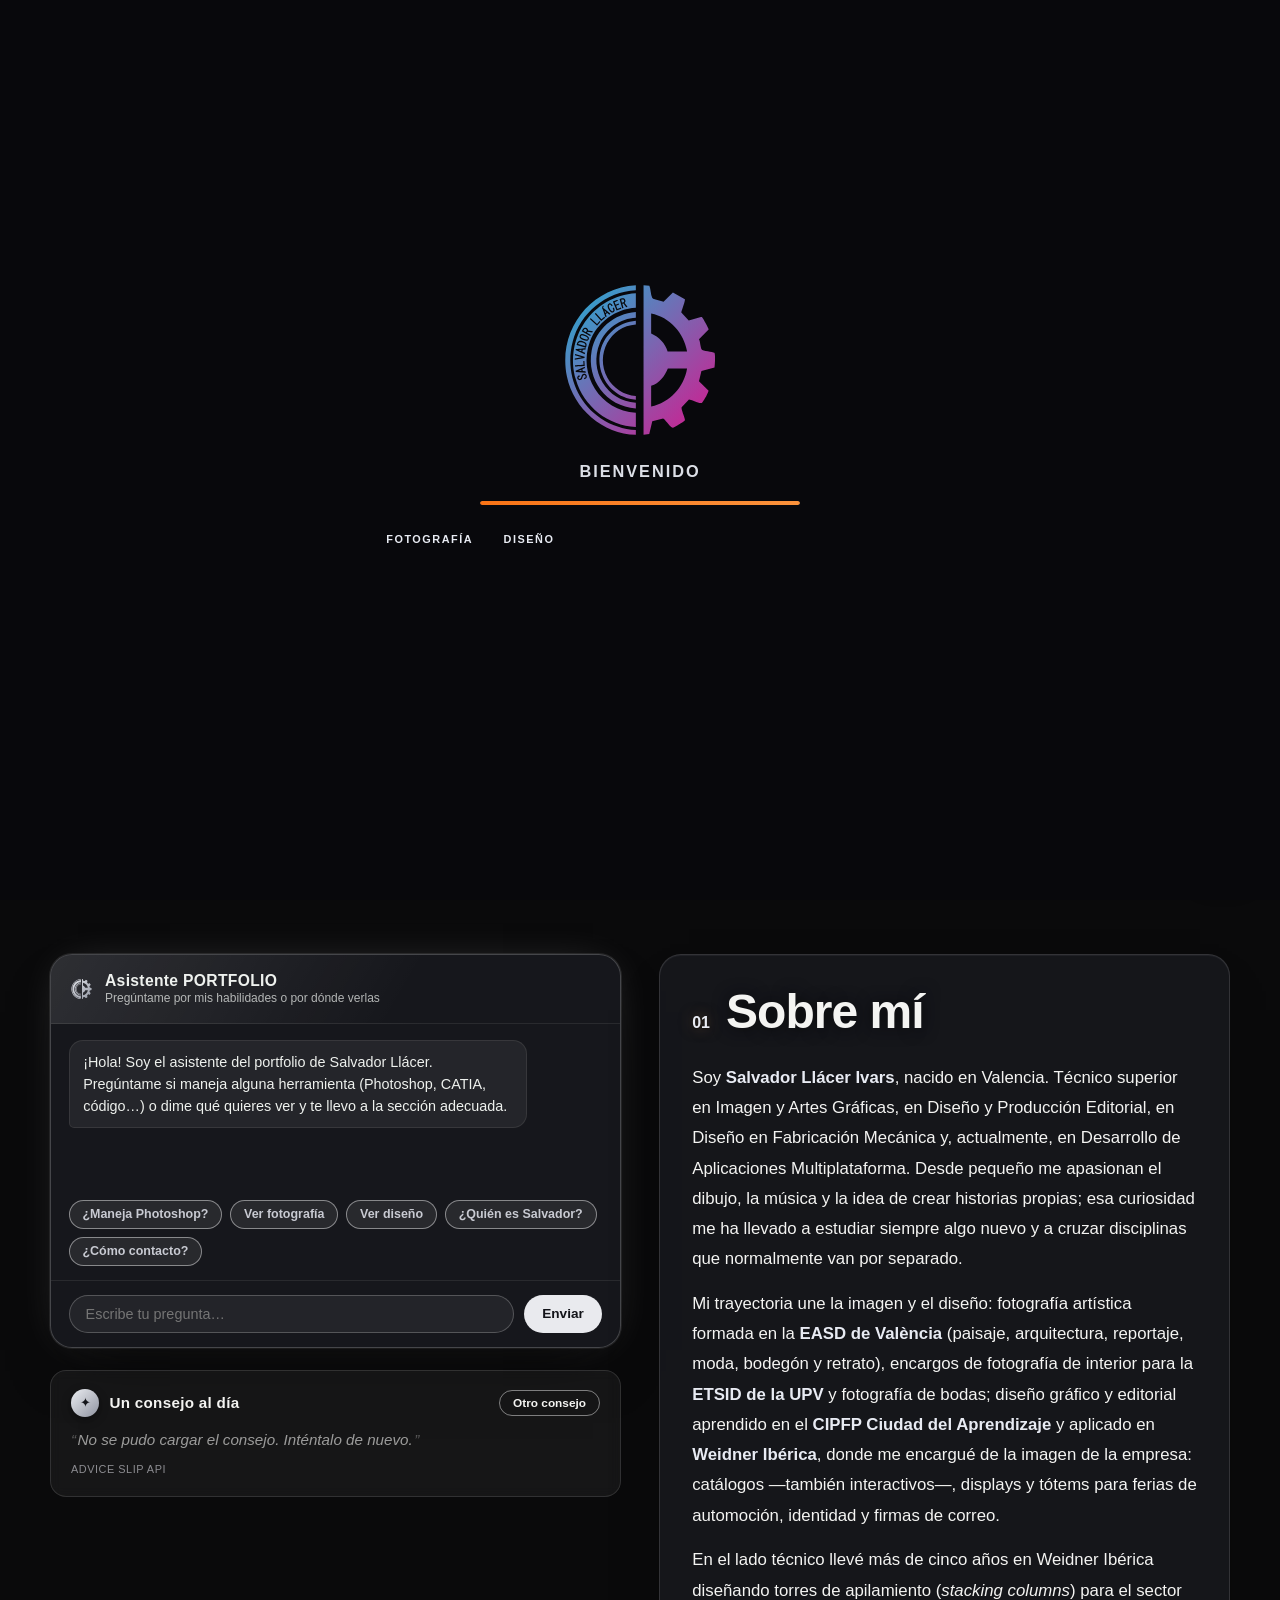
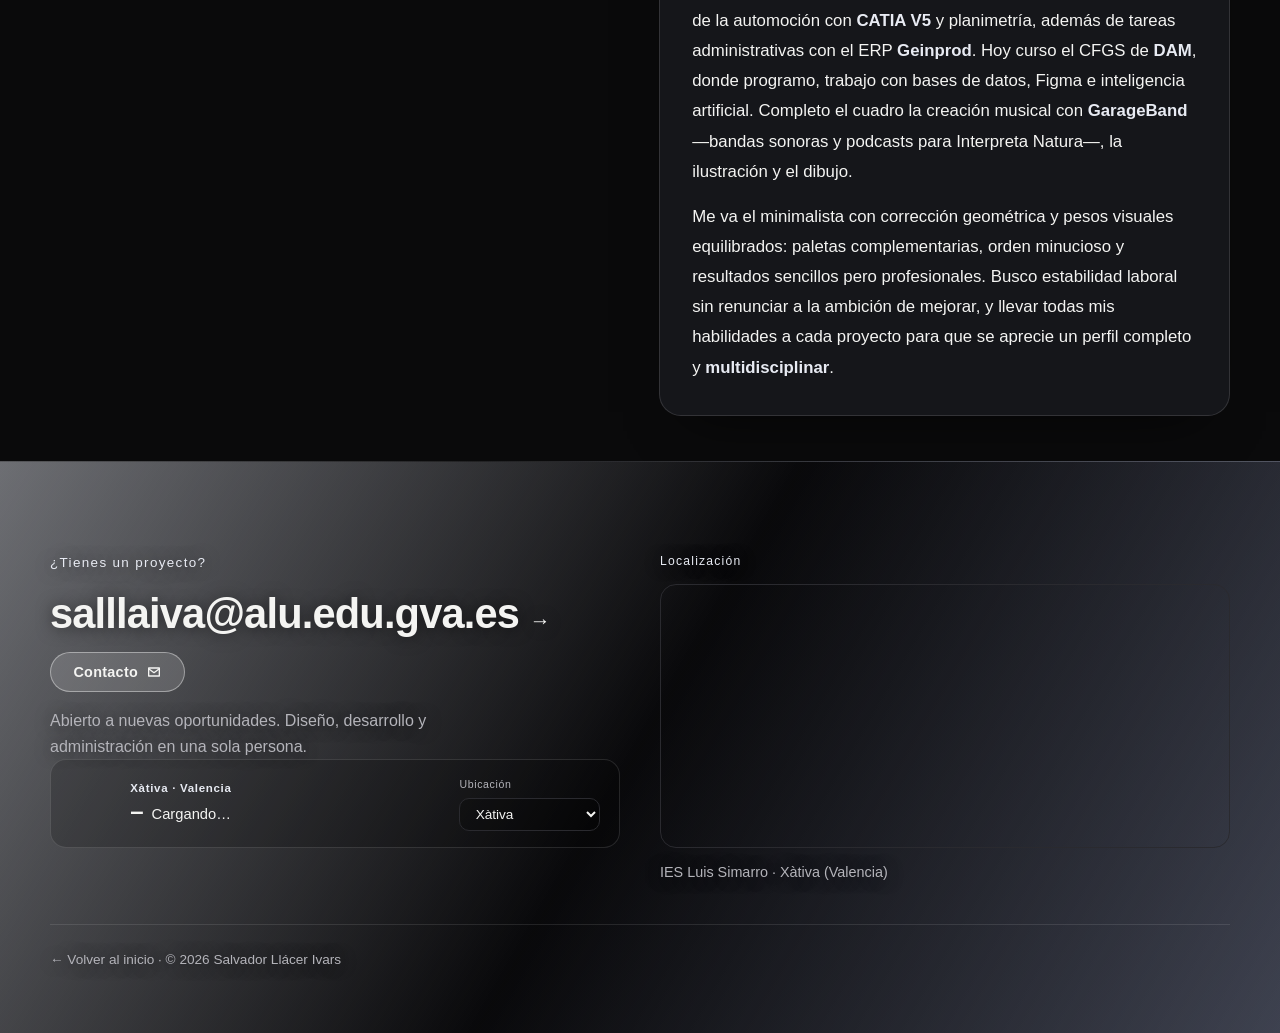
==== index.html @ 90fc81ea "Animacion por sesion, delay textos 520ms, fuentes CDN no bloqueantes, fondo hero inmediato, musica i" ====
<!DOCTYPE html>
<html lang="es" data-mode="dark" data-view="std" data-tema="index">
  <head>
    <meta charset="UTF-8" />
    <meta name="viewport" content="width=device-width, initial-scale=1.0" />
    <meta name="description" content="Salvador Llácer Ivars — Perfil técnico-creativo: fotografía, diseño, vídeo, música, DAM y fabricación mecánica." />
    <meta name="theme-color" content="#ffffff" />
    <meta property="og:type" content="website" />
    <meta property="og:title" content="Salvador Llácer Ivars - Diseño + Desarrollo" />
    <meta property="og:description" content="Perfil técnico-creativo: fotografía, diseño, vídeo, música, DAM y fabricación mecánica." />
    <meta property="og:image" content="logo2.svg" />
    <meta property="og:locale" content="es_ES" />
    <meta name="twitter:card" content="summary" />
    <title>Salvador Llácer Ivars — Diseño + Desarrollo</title>
    <link rel="icon" type="image/svg+xml" href="data:image/svg+xml,%3Csvg%20fill%3D%22%23e8ebf3%22%20id%3D%22Capa_1%22%20data-name%3D%22Capa%201%22%20xmlns%3D%22http%3A%2F%2Fwww.w3.org%2F2000%2Fsvg%22%20viewBox%3D%220%200%20368%20378.59%22%3E%0A%20%20%3Cpath%20fill%3D%22%23e8ebf3%22%20d%3D%22M192.39%2C151.33V12.33l13.82%2C1.18c2.98%2C7.65%2C3.27%2C21.19%2C6.43%2C28.07.7%2C1.53.99%2C1.79%2C2.5%2C2.5%2C6.54%2C3.05%2C17.45%2C4.07%2C24.55%2C7.1l22.17-21.83%2C28.33%2C16.17c1.65%2C2.79-7.81%2C26.36-8.47%2C31.33l17.62%2C19.01%2C28.81-8.38c1.31-.44%2C1.81.05%2C2.72.85%2C2.13%2C1.89%2C15.55%2C26.39%2C15.5%2C28.53l-22.78%2C23.11c3.05%2C5.98%2C3.38%2C18.47%2C6%2C23.67%2C2.19%2C4.34%2C27.03%2C5.65%2C30.33%2C8.67%2C2.99%2C2.73%2C1.39%2C29.44.39%2C34.94l-30.91%2C7.84-5.86%2C24.55%2C22.83%2C22.17c-1.52%2C4-3.22%2C8.04-5.17%2C11.85-1.48%2C2.9-8.51%2C15.1-10.33%2C16.68-1.53%2C1.33-1.93.99-3.7.8-5.17-.54-24.71-8.97-27.33-8.57l-17.34%2C18.44c-1.55%2C4.59%2C7.02%2C23.02%2C7.72%2C29.08.16%2C1.36.06%2C1.71-.76%2C2.79-1.52%2C2.01-25.32%2C16.33-27.68%2C16.46-1.46.08-1.86-.31-2.96-.96-4.97-2.94-16.44-20.02-20.15-20.91l-25.6%2C6.82-7.15%2C30.08-13.55%2C1.95v-215ZM295.39%2C169.33c-7.22-43.42-41.3-81.59-85-90v47.5c18.37%2C8.02%2C33.31%2C22.93%2C39%2C42.5h46ZM295.39%2C209.33h-45.5c-7.2%2C17.92-20.29%2C35.2-39.5%2C41v49c43.76-8.92%2C77.91-46.15%2C85-90Z%22%2F%3E%0A%20%20%3Cpath%20fill%3D%22%23e8ebf3%22%20d%3D%22M174.17%2C355.16c-29.6-2.2-57.81-11.04-82.5-27.6C32.58%2C287.92%2C6.64%2C215.16%2C24.68%2C146.12%2C42.37%2C78.38%2C104.02%2C27.74%2C174.17%2C24.44v-12.1C64.61%2C18.79-11.24%2C120.56%2C11.06%2C228.17c15.75%2C76.01%2C84.95%2C136.58%2C163.11%2C138.02v-11.03Z%22%2F%3E%0A%20%20%3Cpath%20fill%3D%22%23e8ebf3%22%20d%3D%22M174.17%2C314.19c-84.03-4.85-137.94-89.57-108.54-169.12%2C16.56-44.82%2C60.77-77.3%2C108.54-79.61V31.37C72.01%2C37.81%2C3.78%2C137.28%2C32.45%2C235.78c18.44%2C63.35%2C75.84%2C108.68%2C141.72%2C111.99v-33.58Z%22%2F%3E%0A%20%20%3Cpath%20fill%3D%22%23e8ebf3%22%20d%3D%22M174.17%2C290.2c-69.14-4.04-112.31-76.64-85.24-140.83%2C14.12-33.48%2C48.65-58.39%2C85.24-59.95v-13.93c-51.2%2C3.39-94.96%2C40.89-104.51%2C91.62-13%2C69.11%2C34.74%2C132.42%2C104.51%2C137.09v-14Z%22%2F%3E%0A%20%20%3Cpath%20fill%3D%22%23e8ebf3%22%20d%3D%22M174.17%2C274.71c-27.44-1.53-54.39-19.49-67.3-43.35-29.6-54.69%2C5.94-121.61%2C67.3-125.88v-8.88c-19.33%2C2.32-37.66%2C8.69-52.79%2C21.23-64.18%2C53.19-29.45%2C159.63%2C52.79%2C165.4v-8.52Z%22%2F%3E%0A%3C%2Fsvg%3E" />

    <link rel="preconnect" href="https://fonts.cdnfonts.com" crossorigin />
    <link rel="stylesheet" href="https://fonts.cdnfonts.com/css/sf-pro-display" media="print" onload="this.media='all'" />
    <link rel="stylesheet" href="https://fonts.cdnfonts.com/css/sf-pro-text" media="print" onload="this.media='all'" />
    <noscript><link rel="stylesheet" href="https://fonts.cdnfonts.com/css/sf-pro-display" /><link rel="stylesheet" href="https://fonts.cdnfonts.com/css/sf-pro-text" /></noscript>

    <script>(function(){try{var m=matchMedia('(pointer:coarse)').matches||matchMedia('(prefers-reduced-motion: reduce)').matches;var dm=navigator.deviceMemory;var hc=navigator.hardwareConcurrency;var low=m||(dm&&dm<=4)||(hc&&hc<=4);document.documentElement.setAttribute('data-perf',low?'low':'full');}catch(e){document.documentElement.setAttribute('data-perf','full');}})();</script>
    <link rel="stylesheet" href="estilos.css" />
    <script src="script.js" defer></script>
    <script src="dfm.js" defer></script>
    <noscript><style>.reveal{opacity:1}</style></noscript>
  </head>

  <body>
    <div class="carga" id="carga" aria-hidden="true">
      <span class="carga__logo" aria-hidden="true"></span>
      <p class="carga__txt" data-i18n="carga.bienvenida">Bienvenido</p>
      <div class="carga__barra" aria-hidden="true"><i id="carga-fill"></i></div>
      <ul class="carga__temas" id="carga-temas" aria-hidden="true">
        <li class="carga__tema" data-tema-carga="foto" data-i18n="carga.tema.foto">Fotograf&iacute;a</li>
        <li class="carga__tema" data-tema-carga="diseno" data-i18n="carga.tema.diseno">Dise&ntilde;o</li>
        <li class="carga__tema" data-tema-carga="video" data-i18n="carga.tema.video">V&iacute;deo y m&uacute;sica</li>
        <li class="carga__tema" data-tema-carga="fab" data-i18n="carga.tema.fab">Fabricaci&oacute;n mec&aacute;nica</li>
      </ul>
      <button class="carga__cta" id="carga-cta" type="button" data-i18n="carga.entrar">ENTRAR</button>
    </div>
    <a class="skip" href="#contenido">Saltar al contenido</a>
    <div class="fondo" aria-hidden="true">
      <span class="fondo__degradado"></span>
      <span class="fondo__velo"></span>
      <span class="fondo__patron"></span>
      <span class="fondo__objetos">
        <span class="obj obj--logo sz-l obj--15"></span>
        <span class="obj obj--logo sz-m obj--16"></span>
        <span class="obj obj--logo sz-s obj--17"></span>
        <span class="obj obj--logo sz-l obj--19"></span>
        <span class="obj obj--logo sz-s obj--22"></span>
        <span class="obj obj--logo sz-m obj--23"></span>
        <span class="obj obj--logo sz-l obj--26"></span>
        <span class="obj obj--logo sz-s obj--27"></span>
      </span>
    </div>

    <header class="nav" aria-label="Principal">
      <a class="logo" href="index.html" aria-label="Volver al inicio">
        <span class="logo__marcas" aria-hidden="true"></span>
        <span class="logo__svg" aria-hidden="true"></span>
        <span class="logo__nombre">Salvador <span>Llácer</span></span>
      </a>
      <nav class="nav__menu" aria-label="Secciones">
        <a href="index.html" aria-current="page"><span data-i18n="m.inicio">Inicio</span></a>
        <div class="nav__item">
          <a href="fotografia.html" data-tema="foto" class="nav__toggle" aria-haspopup="true" aria-expanded="false">
            <span data-i18n="m.foto">Foto</span>
            <svg class="nav__chevron" viewBox="0 0 24 24" aria-hidden="true"><path d="M6 9l6 6 6-6"/></svg>
          </a>
          <div class="nav__drop">
            <a class="nav__grp" href="fotografia.html#t-sobre"><span data-i18n="sec.sobre">Sobre mí</span></a>
            <div class="nav__grp has-sub">
              <a class="nav__grp-t" href="fotografia.html#t-obra"><span data-i18n="sec.obra">Obra</span><svg class="nav__grp-flecha" viewBox="0 0 24 24" aria-hidden="true"><path d="M9 6l6 6-6 6"/></svg></a>
              <div class="nav__sub">
                <a href="fotografia.html#sub-paisaje"><span data-i18n="sub.paisaje">Paisaje</span></a>
                <a href="fotografia.html#sub-robados"><span data-i18n="sub.robados">Robados</span></a>
                <a href="fotografia.html#sub-personal"><span data-i18n="sub.personal">Visión personal</span></a>
                <a href="fotografia.html#sub-bodegon"><span data-i18n="sub.bodegon">Bodegón publicitario</span></a>
                <a href="fotografia.html#sub-moda"><span data-i18n="sub.moda">Moda</span></a>
                <a href="fotografia.html#sub-retrato"><span data-i18n="sub.retrato">Retrato</span></a>
              </div>
            </div>
            <a class="nav__grp" href="fotografia.html#t-form"><span data-i18n="sec.form">Formación</span></a>
            <a class="nav__grp" href="fotografia.html#t-tools"><span data-i18n="sec.tools">Herramientas</span></a>
            <div class="nav__grp has-sub">
              <a class="nav__grp-t" href="fotografia.html#t-exp"><span data-i18n="sec.exp">Experiencia</span><svg class="nav__grp-flecha" viewBox="0 0 24 24" aria-hidden="true"><path d="M9 6l6 6-6 6"/></svg></a>
              <div class="nav__sub">
                <a href="fotografia.html#sub-etsid"><span data-i18n="sub.etsid">ETSID · UPV</span></a>
                <a href="fotografia.html#sub-casos"><span data-i18n="sub.casos">Casos de proyecto</span></a>
                <a href="fotografia.html#sub-bodas"><span data-i18n="sub.bodas">Bodas y eventos</span></a>
              </div>
            </div>
            <a class="nav__grp" href="fotografia.html#t-comp"><span data-i18n="sec.comp">Competencias</span></a>
            <a class="nav__grp" href="fotografia.html#t-ref"><span data-i18n="sec.ref">Referentes</span></a>
          </div>
        </div>
        <div class="nav__item">
          <a href="diseno.html" data-tema="diseno" class="nav__toggle" aria-haspopup="true" aria-expanded="false">
            <span data-i18n="m.diseno">Diseño</span>
            <svg class="nav__chevron" viewBox="0 0 24 24" aria-hidden="true"><path d="M6 9l6 6 6-6"/></svg>
          </a>
          <div class="nav__drop">
            <a class="nav__grp" href="diseno.html#t-sobre"><span data-i18n="sec.sobre">Sobre mí</span></a>
            <div class="nav__grp has-sub">
              <a class="nav__grp-t" href="diseno.html#t-obra"><span data-i18n="sec.obra">Obra</span><svg class="nav__grp-flecha" viewBox="0 0 24 24" aria-hidden="true"><path d="M9 6l6 6-6 6"/></svg></a>
              <div class="nav__sub">
                <a href="diseno.html#sub-posters"><span data-i18n="sub.posters">Pósters</span></a>
                <a href="diseno.html#sub-folletos"><span data-i18n="sub.folletos">Folletos</span></a>
                <a href="diseno.html#sub-flyers"><span data-i18n="sub.flyers">Flyers</span></a>
                <a href="diseno.html#sub-identidad"><span data-i18n="sub.identidad">Identidad</span></a>
                <a href="diseno.html#sub-otros"><span data-i18n="sub.otros">Otros productos</span></a>
                <a href="diseno.html#sub-portfolio"><span data-i18n="sub.portfolio">Portfolio</span></a>
                <a href="diseno.html#sub-encantado"><span data-i18n="sub.encantado">Universo encantado</span></a>
              </div>
            </div>
            <a class="nav__grp" href="diseno.html#t-form"><span data-i18n="sec.form">Formación</span></a>
            <a class="nav__grp" href="diseno.html#t-tools"><span data-i18n="sec.tools">Herramientas</span></a>
            <div class="nav__grp has-sub">
              <a class="nav__grp-t" href="diseno.html#t-exp"><span data-i18n="sec.exp">Experiencia</span><svg class="nav__grp-flecha" viewBox="0 0 24 24" aria-hidden="true"><path d="M9 6l6 6-6 6"/></svg></a>
              <div class="nav__sub">
                <a href="diseno.html#sub-sef"><span data-i18n="sub.sef">SEF · Deporte UV</span></a>
                <a href="diseno.html#sub-weidner"><span data-i18n="sub.weidner">Weidner</span></a>
                <a href="diseno.html#sub-casos"><span data-i18n="sub.casos">Casos de proyecto</span></a>
              </div>
            </div>
            <a class="nav__grp" href="diseno.html#t-comp"><span data-i18n="sec.comp">Competencias</span></a>
            <a class="nav__grp" href="diseno.html#t-ref"><span data-i18n="sec.ref">Referentes</span></a>
          </div>
        </div>
        <div class="nav__item">
          <a href="video.html" data-tema="video" class="nav__toggle" aria-haspopup="true" aria-expanded="false">
            <span data-i18n="m.video">Vídeo y música</span>
            <svg class="nav__chevron" viewBox="0 0 24 24" aria-hidden="true"><path d="M6 9l6 6 6-6"/></svg>
          </a>
          <div class="nav__drop">
            <a class="nav__grp" href="video.html#t-sobre"><span data-i18n="sec.sobre">Sobre mí</span></a>
            <div class="nav__grp has-sub">
              <a class="nav__grp-t" href="video.html#t-obra"><span data-i18n="sec.obra">Obra</span><svg class="nav__grp-flecha" viewBox="0 0 24 24" aria-hidden="true"><path d="M9 6l6 6-6 6"/></svg></a>
              <div class="nav__sub">
                <a href="video.html#sub-video"><span data-i18n="sub.video">Vídeo</span></a>
                <a href="video.html#sub-musica"><span data-i18n="sub.musica">Música</span></a>
              </div>
            </div>
            <a class="nav__grp" href="video.html#t-form"><span data-i18n="sec.form">Formación</span></a>
            <a class="nav__grp" href="video.html#t-tools"><span data-i18n="sec.tools">Herramientas</span></a>
            <div class="nav__grp has-sub">
              <a class="nav__grp-t" href="video.html#t-exp"><span data-i18n="sec.exp">Experiencia</span><svg class="nav__grp-flecha" viewBox="0 0 24 24" aria-hidden="true"><path d="M9 6l6 6-6 6"/></svg></a>
              <div class="nav__sub">
                <a href="video.html#sub-interpreta"><span data-i18n="sub.interpreta">Interpreta Natura</span></a>
                <a href="video.html#sub-missr"><span data-i18n="sub.missr">MissR · 3R</span></a>
                <a href="video.html#sub-eco"><span data-i18n="sub.eco">ECO</span></a>
                <a href="video.html#sub-arte"><span data-i18n="sub.arte">ARTE</span></a>
                <a href="video.html#sub-ods"><span data-i18n="sub.ods">ODS</span></a>
                <a href="video.html#sub-reviu"><span data-i18n="sub.reviu">Reviu lo Rural</span></a>
                <a href="video.html#sub-otros"><span data-i18n="sub.otrosvideos">Otros proyectos</span></a>
              </div>
            </div>
            <a class="nav__grp" href="video.html#t-comp"><span data-i18n="sec.comp">Competencias</span></a>
            <a class="nav__grp" href="video.html#t-ref"><span data-i18n="sec.ref">Referentes</span></a>
            <a class="nav__grp" href="video.html#t-lastfm"><span data-i18n="sec.lastfm">Lo que escucho</span></a>
          </div>
        </div>
        <div class="nav__item">
          <a href="dfm.html" data-tema="fab" class="nav__toggle" aria-haspopup="true" aria-expanded="false">
            <span data-i18n="m.mec">Mecánica</span>
            <svg class="nav__chevron" viewBox="0 0 24 24" aria-hidden="true"><path d="M6 9l6 6 6-6"/></svg>
          </a>
          <div class="nav__drop">
            <a class="nav__grp" href="dfm.html#t-sobre"><span data-i18n="sec.sobre">Sobre mí</span></a>
            <a class="nav__grp" href="dfm.html#t-obra"><span data-i18n="sec.obra">Obra</span></a>
            <a class="nav__grp" href="dfm.html#t-form"><span data-i18n="sec.form">Formación</span></a>
            <a class="nav__grp" href="dfm.html#t-tools"><span data-i18n="sec.tools">Herramientas</span></a>
            <a class="nav__grp" href="dfm.html#t-exp"><span data-i18n="sec.exp">Experiencia</span></a>
            <a class="nav__grp" href="dfm.html#t-comp"><span data-i18n="sec.comp">Competencias</span></a>
            <a class="nav__grp" href="dfm.html#t-ref"><span data-i18n="sec.ref">Referentes</span></a>
          </div>
        </div>
        <a href="#" data-soon data-tema="dam"><span data-i18n="m.dam">DAM</span></a>
      </nav>
      <div class="nav__derecha">
        <span class="nav__sep" aria-hidden="true"></span>
        <div class="lang" role="group" aria-label="Idioma / Language">
          <button class="lang__btn is-active" data-lang="es" aria-pressed="true" aria-label="Español">ES</button>
          <button class="lang__btn" data-lang="en" aria-pressed="false" aria-label="English">EN</button>
        </div>
        <button class="nav__cta js-contacto" type="button">
          <span data-i18n="m.contacto">Contacto</span>
          <svg viewBox="0 0 24 24" aria-hidden="true"><path d="M4 6h16v12H4z"/><path d="M4 7l8 6 8-6"/></svg>
        </button>
        <button class="nav__burger" aria-label="Abrir menú" aria-expanded="false"><span></span></button>
      </div>
    </header>

    <main id="contenido" tabindex="-1">
      <section class="seccion seccion--hero" aria-label="Inicio">
        <div class="bn" data-bn role="region" aria-roledescription="carrusel" tabindex="0" aria-label="Láminas interactivas: fotografía, diseño y vídeo">
          <div class="bn__track" data-bn-track>
            <div class="bn__slide bn__slide--intro is-on" data-bn-slide>
              <div class="bn__intro">
                <span class="bn__kicker">PORTFOLIO</span>
                <h1 class="bn__nombre" data-i18n="hub.nombre">Salvador Llácer Ivars</h1>
                <p class="bn__lema" data-i18n="hub.lema">Diseño · Imagen · Desarrollo</p>
                <div class="bn__frase">
                  <button class="bn__pal" type="button"><span data-i18n="bn.piensa">Piensa</span><span class="bn__pop" data-i18n="bn.piensa.pop">Toda pieza empieza con una pregunta: investigo, esbozo y doy estructura a la idea antes de tocar la herramienta.</span></button>
                  <span class="bn__frase-sep" aria-hidden="true"></span>
                  <button class="bn__pal" type="button"><span data-i18n="bn.disena">Diseña</span><span class="bn__pop" data-i18n="bn.disena.pop">Tipografía, color y composición al servicio del mensaje: que algo se vea bien antes de que se lea.</span></button>
                  <span class="bn__frase-sep" aria-hidden="true"></span>
                  <button class="bn__pal" type="button"><span data-i18n="bn.desarrolla">Desarrolla</span><span class="bn__pop" data-i18n="bn.desarrolla.pop">Del boceto al navegador con HTML, CSS y JavaScript puro: rápido, accesible y sin frameworks de por medio.</span></button>
                </div>
                <div class="bn__tutorial" aria-hidden="true"><span class="bn__mano"></span></div>
                <p class="bn__instr" data-i18n="bn.instr">Haz clic y arrastra hacia la izquierda</p>
                <p class="bn__instr-sub" data-i18n="bn.instr.sub">o navega con las flechas ← →</p>
                <audio data-bn-audio preload="auto" loop>
                  <source src="musica/eco/Eco i paraules.m4a" type="audio/mp4" />
                </audio>
              </div>
            </div>
            <div class="bn__slide bn__slide--cam" data-bn-slide inert>
              <div class="bn__cam" data-bn-cam>
                <div class="bn__cam-marco" aria-hidden="true"></div>
                <div class="bn__cam-fondo" data-cam-fondo></div>
                <div class="bn__cam-flou" data-cam-flou></div>
                <div class="bn__cam-top">
                  <span class="bn__cam-rec"><i class="bn__cam-punto" aria-hidden="true"></i><span data-i18n="bn.rec">REC · 01 — FOTOGRAFÍA</span></span>
                  <span class="bn__cam-datos">f/2.8 · ISO 400 · 1/125</span>
                </div>
                <div class="bn__cam-hud" data-cam-hud aria-hidden="true">
                  <span class="bn__cam-esq bn__cam-esq--tl"></span>
                  <span class="bn__cam-esq bn__cam-esq--tr"></span>
                  <span class="bn__cam-esq bn__cam-esq--bl"></span>
                  <span class="bn__cam-esq bn__cam-esq--br"></span>
                  <span class="bn__cam-cruz"><i></i><i></i><i></i><i></i></span>
                </div>
                <div class="bn__cam-centro" data-cam-centro>
                  <span class="bn__rec-txt" data-i18n="bn.ver">VER PORTFOLIO</span>
                  <a class="bn__rec" href="fotografia.html" aria-label="Ver el portfolio de fotografía"><span></span></a>
                </div>
              </div>
            </div>
            <div class="bn__slide bn__slide--diseno" data-bn-slide inert>
              <span class="bn__etq bn__etq--flot" aria-hidden="true">MI TRABAJO</span>
              <div class="bn__dis-col" aria-hidden="true">
                <img src="Imagenes/diseño/diseño-024.webp" alt="" loading="lazy" decoding="async" />
                <img src="Imagenes/diseño/diseño-033.webp" alt="" loading="lazy" decoding="async" />
                <img src="Imagenes/diseño/diseño-035.webp" alt="" loading="lazy" decoding="async" />
              </div>
              <div class="bn__mos" data-bn-mos aria-hidden="true"></div>
              <div class="bn__final" data-bn-final>
                <span class="bn__etq" data-i18n="bn.diseno.etq">02 — DISEÑO GRÁFICO</span>
                <h3 class="bn__tit" data-i18n="bn.diseno.tit">Ideas que se ven</h3>
                <p class="bn__desc" data-i18n="bn.diseno.desc">Flyers, marca, editorial e iconografía. Haz clic en el mosaico para descubrir el portfolio.</p>
                <a class="bn__cta" href="diseno.html" data-i18n="bn.ver">VER PORTFOLIO</a>
              </div>
            </div>
            <div class="bn__slide bn__slide--video" data-bn-slide inert>
              <video data-bn-video muted loop playsinline preload="metadata" poster="Imagenes/Video_sobremi.webp" aria-hidden="true">
                <source src="musica/fondo.mp4" type="video/mp4" />
              </video>
              <div class="bn__vid-col">
                <span class="bn__etq" data-i18n="bn.video.etq">03 — VÍDEO Y MÚSICA</span>
                <h3 class="bn__tit" data-i18n="bn.video.tit">Ritmo, sonido y color</h3>
                <p class="bn__desc" data-i18n="bn.video.desc">Edición, montaje y música propia: de los reels de MissR a la serie documental ECO. Entra y escucha.</p>
                <a class="bn__cta bn__cta--video" href="video.html" data-i18n="bn.video.cta">VER PORTFOLIO</a>
                <button class="bn__son" type="button" data-bn-son aria-pressed="true">
                  <svg class="bn__son-on" viewBox="0 0 24 24" aria-hidden="true"><path d="M4 9h4l5-4v14l-5-4H4z"/><path d="M16.5 9.5a3.5 3.5 0 0 1 0 5M19 7a7 7 0 0 1 0 10"/></svg>
                  <svg class="bn__son-off" viewBox="0 0 24 24" aria-hidden="true"><path d="M4 9h4l5-4v14l-5-4H4z"/><path d="M16 9l6 6M22 9l-6 6"/></svg>
                  <span data-i18n="bn.video.son">Sonido</span>
                </button>
                <audio data-bn-audio preload="auto" loop>
                  <source src="musica/Personal/Lar.m4a" type="audio/mp4" />
                </audio>
              </div>
            </div>
            <div class="bn__slide bn__slide--fab" data-bn-slide inert>
              <div class="dragvid" data-dragvid style="--rev:0">
                <div class="dragvid__media" aria-hidden="true">
                  <video class="dragvid__video" src="dfm/explosionado-cabrestante.mp4" muted loop playsinline preload="metadata"></video>
                  <span class="dragvid__oscuro"></span>
                  <span class="dragvid__rejilla"></span>
                </div>
                <span class="dragvid__persiana" data-dragvid-persiana aria-hidden="true"></span>
                <div class="dragvid__contenido">
                  <span class="bn__etq" data-i18n="bn.fab.etq">04 — FABRICACIÓN MECÁNICA</span>
                  <h3 class="dragvid__tit" data-i18n="bn.fab.tit"><span>Si puedes <i>imaginarlo</i></span><span>lo puedes <i>fabricar</i></span></h3>
                  <p class="bn__desc" data-i18n="bn.fab.desc">Torres de apilamiento para automoción en CATIA V5, planos y modelos 3D. Del boceto paramétrico a la pieza sellada.</p>
                  <a class="bn__cta" href="dfm.html" data-bn-cta-fab data-i18n="bn.fab.cta">VER PORTFOLIO</a>
                </div>
                <div class="dragvid__handle" data-dragvid-handle>
                  <span class="dragvid__hint" data-i18n="bn.fab.hint">Gira la rueda del ratón arriba para descubrir el ensamble</span>
                  <span class="dragvid__flecha" aria-hidden="true"></span>
                </div>
              </div>
            </div>
          </div>
          <div class="bn__pag" aria-label="Láminas">
            <button class="bn__pag-i is-on" type="button" data-bn-to="0"><span>00</span></button>
            <button class="bn__pag-i" type="button" data-bn-to="1"><span>01</span></button>
            <button class="bn__pag-i" type="button" data-bn-to="2"><span>02</span></button>
            <button class="bn__pag-i" type="button" data-bn-to="3"><span>03</span></button>
            <button class="bn__pag-i" type="button" data-bn-to="4"><span>04</span></button>
          </div>
          <div class="bn__conteo" aria-hidden="true"><b data-bn-cur>01</b><i>/</i>05</div>
        </div>
      </section>

      <div class="contenedor pareja">
      <section class="seccion seccion--bot" aria-label="Asistente del portfolio">
          <div class="bot reveal" data-bot>
            <header class="bot__head">
              <span class="bot__avatar bot__avatar-logo" aria-hidden="true"></span>
              <span class="bot__tit"><strong data-i18n="bot.titulo">Asistente PORTFOLIO</strong><small data-i18n="bot.sub">Pregúntame por mis habilidades o por dónde verlas</small></span>
            </header>
            <div class="bot__log" data-bot-log role="log" aria-live="polite"></div>
            <div class="bot__sug">
              <button type="button" data-q="¿Maneja Photoshop?" data-q-en="Do you use Photoshop?" data-i18n="bot.q1">¿Maneja Photoshop?</button>
              <button type="button" data-q="Ver fotografía" data-q-en="See photography" data-i18n="bot.q2">Ver fotografía</button>
              <button type="button" data-q="Ver diseño" data-q-en="See design" data-i18n="bot.q3">Ver diseño</button>
              <button type="button" data-q="¿Quién es Salvador?" data-q-en="Who is Salvador?" data-i18n="bot.q4">¿Quién es Salvador?</button>
              <button type="button" data-q="¿Cómo contacto?" data-q-en="How do I contact you?" data-i18n="bot.q5">¿Cómo contacto?</button>
            </div>
            <form class="bot__form" data-bot-form autocomplete="off">
              <input type="text" data-bot-in data-i18n-ph="bot.ph" aria-label="Escribe tu pregunta" placeholder="Escribe tu pregunta…" />
              <button type="submit" data-i18n="bot.enviar">Enviar</button>
            </form>
          </div>

          <div class="consejo reveal" data-consejo>
            <header class="consejo__head">
              <span class="consejo__ico" aria-hidden="true">✦</span>
              <h2 class="consejo__tit" data-i18n="consejo.titulo">Un consejo al día</h2>
              <button class="consejo__btn" type="button" data-consejo-btn data-i18n="consejo.otro">Otro consejo</button>
            </header>
            <blockquote class="consejo__cita" data-consejo-cita>Cargando consejo…</blockquote>
            <p class="consejo__fuente" data-consejo-fuente data-i18n="consejo.fuente">Advice Slip API</p>
          </div>
      </section>

      <section class="seccion seccion--sobre" aria-labelledby="t-sobre">
        <div class="caja sobre reveal">
          
          <div class="sobre__cuerpo">
            <div class="seccion__head"><span class="seccion__num">01</span><h2 class="seccion__titulo" id="t-sobre" data-i18n="sec.sobre">Sobre mí</h2></div>
            <div class="sobre__texto">
              <p data-i18n="sobre.p1">Soy <strong>Salvador Llácer Ivars</strong>, nacido en Valencia. Técnico superior en Imagen y Artes Gráficas, en Diseño y Producción Editorial, en Diseño en Fabricación Mecánica y, actualmente, en Desarrollo de Aplicaciones Multiplataforma. Desde pequeño me apasionan el dibujo, la música y la idea de crear historias propias; esa curiosidad me ha llevado a estudiar siempre algo nuevo y a cruzar disciplinas que normalmente van por separado.</p>
              <p data-i18n="sobre.p2">Mi trayectoria une la imagen y el diseño: fotografía artística formada en la <strong>EASD de València</strong> (paisaje, arquitectura, reportaje, moda, bodegón y retrato), encargos de fotografía de interior para la <strong>ETSID de la UPV</strong> y fotografía de bodas; diseño gráfico y editorial aprendido en el <strong>CIPFP Ciudad del Aprendizaje</strong> y aplicado en <strong>Weidner Ibérica</strong>, donde me encargué de la imagen de la empresa: catálogos —también interactivos—, displays y tótems para ferias de automoción, identidad y firmas de correo.</p>
              <p data-i18n="sobre.p3">En el lado técnico llevé más de cinco años en Weidner Ibérica diseñando torres de apilamiento (<em>stacking columns</em>) para el sector de la automoción con <strong>CATIA V5</strong> y planimetría, además de tareas administrativas con el ERP <strong>Geinprod</strong>. Hoy curso el CFGS de <strong>DAM</strong>, donde programo, trabajo con bases de datos, Figma e inteligencia artificial. Completo el cuadro la creación musical con <strong>GarageBand</strong> —bandas sonoras y podcasts para Interpreta Natura—, la ilustración y el dibujo.</p>
              <p data-i18n="sobre.p4">Me va el minimalista con corrección geométrica y pesos visuales equilibrados: paletas complementarias, orden minucioso y resultados sencillos pero profesionales. Busco estabilidad laboral sin renunciar a la ambición de mejorar, y llevar todas mis habilidades a cada proyecto para que se aprecie un perfil completo y <strong>multidisciplinar</strong>.</p>
            </div>
          </div>
        </div>
      </section>
      </div>

    </main>

    <footer class="pie">
      <div class="contenedor">
        <div class="pie__grid">
          <div class="pie__col">
            <p class="pie__eyebrow reveal" data-i18n="pie.eyebrow">¿Tienes un proyecto?</p>
            <a href="mailto:salllaiva@alu.edu.gva.es" class="pie__mail reveal" style="color:var(--text)">salllaiva@alu.edu.gva.es <span class="flecha">→</span></a>
            <button class="pie__contacto js-contacto reveal" type="button">
              <span data-i18n="m.contacto">Contacto</span>
              <svg viewBox="0 0 24 24" aria-hidden="true"><path d="M4 6h16v12H4z"/><path d="M4 7l8 6 8-6"/></svg>
            </button>
            <p class="pie__nota reveal"><span data-i18n="pie.nota">Abierto a nuevas oportunidades. Diseño, desarrollo y administración en una sola persona.</span></p>
            <div class="clima reveal" data-clima>
              <span class="clima__ico" aria-hidden="true"></span>
              <div class="clima__cuerpo">
                <span class="clima__lugar">Xàtiva · Valencia</span>
                <div class="clima__fila"><span class="clima__temp">–</span><span class="clima__desc">Cargando…</span></div>
                <span class="clima__meta"></span>
              </div>
              <label class="clima__selector">
                <span class="clima__selector-txt"><span data-i18n="clima.ubicacion">Ubicación</span></span>
                <select class="clima__select" aria-label="Elegir ubicación">
                  <option value="xativa">Xàtiva</option>
                  <option value="valencia">València</option>
                  <option value="jaraguas">Jaraguas</option>
                  <option value="lapobla">La Pobla Llarga</option>
                </select>
              </label>
            </div>
          </div>
          <div class="pie__loc reveal">
            <p class="pie__loc-titulo" data-i18n="pie.loc">Localización</p>
            <div class="mapa"><iframe title="Ubicación del IES Luis Simarro" src="https://www.google.com/maps?q=IES+Luis+Simarro+Xativa&z=16&output=embed&hl=es" loading="lazy" referrerpolicy="no-referrer-when-downgrade" allowfullscreen></iframe></div>
            <address class="pie__dir">IES Luis Simarro · Xàtiva (Valencia)</address>
          </div>
        </div>

        <p class="copyright"><a class="nav__volver" href="index.html"><span data-i18n="pie.volver">← Volver al inicio</span></a> · © <span id="anio"></span> Salvador Llácer Ivars</p>
      </div>
    </footer>

    <div class="fab">
      <button class="fab__btn fab__top" id="toTop" type="button" aria-label="Subir arriba">
        <svg viewBox="0 0 24 24" aria-hidden="true"><path d="M12 19V5M6 11l6-6 6 6"/></svg>
      </button>
      <button class="fab__btn fab__toc" id="tocBtn" type="button" aria-label="Índice de secciones" aria-expanded="false">
        <svg viewBox="0 0 24 24" aria-hidden="true"><path d="M4 6h16M4 12h16M4 18h10"/></svg>
      </button>
    </div>

    <div class="toc__scrim" id="tocScrim"></div>
    <aside class="toc" id="toc" aria-hidden="true" aria-label="Índice de secciones">
      <header class="toc__head">
        <h3>Secciones</h3>
        <button class="toc__cerrar" id="tocClose" aria-label="Cerrar índice">✕</button>
      </header>
      <nav class="toc__list" id="tocList"></nav>
    </aside>

    <div class="modal" id="modal" aria-hidden="true">
      <div class="modal__fondo" data-cerrar></div>
      <div class="modal__caja" role="dialog" aria-modal="true" aria-labelledby="modal-titulo">
        <button class="modal__cerrar" data-cerrar aria-label="Cerrar">✕</button>
        <p class="modal__eyebrow"><span data-i18n="modal.eyebrow">Hablemos</span></p>
        <h2 class="modal__titulo" id="modal-titulo"><span data-i18n="modal.titulo">Cuéntame tu proyecto</span></h2>
        <form class="form" id="form" novalidate>
          <label class="form__campo"><span data-i18n="form.nombre">Nombre</span><input type="text" name="nombre" required autocomplete="name" placeholder="Tu nombre" /></label>
          <label class="form__campo"><span data-i18n="form.email">Email</span><input type="email" name="email" required autocomplete="email" placeholder="tu@correo.com" /></label>
          <label class="form__campo"><span data-i18n="form.mensaje">Mensaje</span><textarea name="mensaje" rows="4" required placeholder="¿En qué puedo ayudarte?"></textarea></label>
          <button type="submit" class="boton boton--verde"><span data-i18n="form.enviar">Enviar mensaje</span> <span class="flecha">→</span></button>
          <p class="form__exito" id="exito" hidden data-i18n="form.exito">✓ Mensaje enviado. Gracias por tu contacto; me pondré en contacto contigo muy pronto.</p>
        </form>
      </div>
    </div>

    <div class="lightbox" id="lightbox" aria-hidden="true" role="dialog" aria-modal="true" aria-label="Visor de imágenes">
      <div class="lightbox__fondo" data-lb-fondo></div>
      <button class="lightbox__cerrar" data-lb-cerrar aria-label="Cerrar">✕</button>
      <button class="lightbox__nav lightbox__nav--prev" data-lb-prev aria-label="Anterior"><svg viewBox="0 0 24 24"><path d="M15 18l-6-6 6-6"/></svg></button>
      <button class="lightbox__nav lightbox__nav--next" data-lb-next aria-label="Siguiente"><svg viewBox="0 0 24 24"><path d="M9 6l6 6-6 6"/></svg></button>
      <figure class="lightbox__fig"><img src="" alt="" /></figure>
    </div>

    <div class="gridmodal" id="gridmodal" aria-hidden="true" role="dialog" aria-modal="true" aria-label="Todas las fotos de la serie">
      <div class="gridmodal__fondo" data-gm-fondo></div>
      <div class="gridmodal__caja">
        <header class="gridmodal__head"><h3 id="gm-title">Serie</h3><button class="gridmodal__cerrar" data-gm-cerrar aria-label="Cerrar">✕</button></header>
        <div class="gridmodal__grid" id="gm-grid"></div>
      </div>
    </div>
  </body>
</html>
---- estilos.css ----
/* estilos.css · hub + subwebs · modo oscuro fijo · sliders + mosaico grid · casos · SF Pro */
:root{
  --texto: "SF Pro Text", -apple-system, BlinkMacSystemFont, "Segoe UI", Roboto, Helvetica, Arial, sans-serif;
  --titulo: "SF Pro Display", -apple-system, BlinkMacSystemFont, "Segoe UI", Roboto, Helvetica, Arial, sans-serif;
  --bg:#0a0a0b; --surface:#111114; --text:#f4f4f2; --muted:#b4b4ba; --line:#2a2a2f;
  --altura-nav:clamp(60px,9vw,72px);
  --t1:#00e08a; --t2:#a06bff; --t3:#8a8a90;
  --pat:none; --logo-mark:url("data:image/svg+xml,%3Csvg%20id%3D%22Capa_1%22%20data-name%3D%22Capa%201%22%20xmlns%3D%22http%3A%2F%2Fwww.w3.org%2F2000%2Fsvg%22%20viewBox%3D%220%200%20368%20378.59%22%3E%0A%20%20%3Cpath%20d%3D%22M192.39%2C151.33V12.33l13.82%2C1.18c2.98%2C7.65%2C3.27%2C21.19%2C6.43%2C28.07.7%2C1.53.99%2C1.79%2C2.5%2C2.5%2C6.54%2C3.05%2C17.45%2C4.07%2C24.55%2C7.1l22.17-21.83%2C28.33%2C16.17c1.65%2C2.79-7.81%2C26.36-8.47%2C31.33l17.62%2C19.01%2C28.81-8.38c1.31-.44%2C1.81.05%2C2.72.85%2C2.13%2C1.89%2C15.55%2C26.39%2C15.5%2C28.53l-22.78%2C23.11c3.05%2C5.98%2C3.38%2C18.47%2C6%2C23.67%2C2.19%2C4.34%2C27.03%2C5.65%2C30.33%2C8.67%2C2.99%2C2.73%2C1.39%2C29.44.39%2C34.94l-30.91%2C7.84-5.86%2C24.55%2C22.83%2C22.17c-1.52%2C4-3.22%2C8.04-5.17%2C11.85-1.48%2C2.9-8.51%2C15.1-10.33%2C16.68-1.53%2C1.33-1.93.99-3.7.8-5.17-.54-24.71-8.97-27.33-8.57l-17.34%2C18.44c-1.55%2C4.59%2C7.02%2C23.02%2C7.72%2C29.08.16%2C1.36.06%2C1.71-.76%2C2.79-1.52%2C2.01-25.32%2C16.33-27.68%2C16.46-1.46.08-1.86-.31-2.96-.96-4.97-2.94-16.44-20.02-20.15-20.91l-25.6%2C6.82-7.15%2C30.08-13.55%2C1.95v-215ZM295.39%2C169.33c-7.22-43.42-41.3-81.59-85-90v47.5c18.37%2C8.02%2C33.31%2C22.93%2C39%2C42.5h46ZM295.39%2C209.33h-45.5c-7.2%2C17.92-20.29%2C35.2-39.5%2C41v49c43.76-8.92%2C77.91-46.15%2C85-90Z%22%2F%3E%0A%20%20%3Cpath%20d%3D%22M174.17%2C355.16c-29.6-2.2-57.81-11.04-82.5-27.6C32.58%2C287.92%2C6.64%2C215.16%2C24.68%2C146.12%2C42.37%2C78.38%2C104.02%2C27.74%2C174.17%2C24.44v-12.1C64.61%2C18.79-11.24%2C120.56%2C11.06%2C228.17c15.75%2C76.01%2C84.95%2C136.58%2C163.11%2C138.02v-11.03Z%22%2F%3E%0A%20%20%3Cpath%20d%3D%22M174.17%2C290.2c-69.14-4.04-112.31-76.64-85.24-140.83%2C14.12-33.48%2C48.65-58.39%2C85.24-59.95v-13.93c-51.2%2C3.39-94.96%2C40.89-104.51%2C91.62-13%2C69.11%2C34.74%2C132.42%2C104.51%2C137.09v-14Z%22%2F%3E%0A%20%20%3Cpath%20d%3D%22M174.17%2C274.71c-27.44-1.53-54.39-19.49-67.3-43.35-29.6-54.69%2C5.94-121.61%2C67.3-125.88v-8.88c-19.33%2C2.32-37.66%2C8.69-52.79%2C21.23-64.18%2C53.19-29.45%2C159.63%2C52.79%2C165.4v-8.52Z%22%2F%3E%0A%20%20%3Cg%3E%0A%20%20%20%20%3Cpolygon%20points%3D%2245.1%20168.48%2045.65%20165.28%2038.72%20165.74%2045.1%20168.48%22%2F%3E%0A%20%20%20%20%3Cpolygon%20points%3D%2238.72%20214.92%2045.65%20215.38%2045.1%20212.18%2038.72%20214.92%22%2F%3E%0A%20%20%20%20%3Cpath%20d%3D%22M56.19%2C116.42c-.94-.53-1.86-.68-2.72-.44-.97.27-1.76.94-2.36%2C2l-1.11%2C1.97%2C6.29%2C3.54%2C1.5-2.66c.42-.74.5-1.53.25-2.4-.22-.76-.84-1.43-1.84-2Z%22%2F%3E%0A%20%20%20%20%3Cpath%20d%3D%22M146.18%2C51.3c.38-.69.42-1.61.1-2.72-.29-1.04-.84-1.79-1.62-2.23-.88-.49-1.92-.58-3.08-.25l-2.17.62%2C1.96%2C6.94%2C2.94-.83c.82-.23%2C1.43-.73%2C1.87-1.53Z%22%2F%3E%0A%20%20%20%20%3Cpolygon%20points%3D%22104.63%2076.13%2099.87%2072.13%20101.99%2077.98%20104.63%2076.13%22%2F%3E%0A%20%20%20%20%3Cpath%20d%3D%22M174.17%2C65.45V31.37C72.01%2C37.81%2C3.78%2C137.28%2C32.45%2C235.78c18.44%2C63.35%2C75.84%2C108.68%2C141.72%2C111.99v-33.58c-84.03-4.85-137.94-89.57-108.54-169.12%2C16.56-44.82%2C60.77-77.3%2C108.54-79.61ZM111.48%2C81.93l-4.74-3.99-3.79%2C2.65%2C2.12%2C5.82-2.67%2C1.87-7.11-20.36%2C2.18-1.52%2C16.68%2C13.67-2.67%2C1.87ZM141.4%2C43.37c1.88-.53%2C3.63-.36%2C5.19.52%2C1.28.72%2C2.18%2C2.02%2C2.7%2C3.84.47%2C1.68.37%2C3.22-.31%2C4.57-.41.85-.9%2C1.5-1.44%2C1.94l6.93%2C9.28-3.15.89-6.55-8.92-2.66.75%2C2.82%2C9.97-3%2C.85-.07-.24-6.18-21.84%2C5.72-1.62ZM130.62%2C46.75l1.02%2C2.49-7.81%2C3.18%2C2.55%2C6.25%2C7.18-2.93%2C1.02%2C2.49-7.18%2C2.93%2C3.07%2C7.53%2C8.34-3.4%2C1.02%2C2.49-11.23%2C4.58-8.67-21.25%2C10.7-4.37ZM107.71%2C59.33c.44-1.51%2C1.3-2.63%2C2.55-3.31%2C1.32-.72%2C2.6-.9%2C3.8-.54%2C2.23.67%2C4.01%2C2.28%2C5.29%2C4.8l.11.22-2.63%2C1.43-.12-.21c-1.2-2.05-2.36-3.26-3.43-3.58-.55-.17-1.14-.08-1.74.25-.54.3-.9.76-1.1%2C1.43-.58%2C2%2C.13%2C4.85%2C2.11%2C8.48%2C1.72%2C3.16%2C3.45%2C5.02%2C5.13%2C5.53.77.23%2C1.44.18%2C2.05-.15.54-.3.92-.82%2C1.14-1.59.28-.97-.2-2.67-1.41-5.07l-.11-.22%2C2.85-1.55.11.24c1.47%2C3.18%2C1.97%2C5.67%2C1.47%2C7.38-.44%2C1.51-1.33%2C2.64-2.65%2C3.37-.81.44-1.67.67-2.56.67-.56%2C0-1.13-.09-1.71-.26-2.64-.79-4.98-3.03-6.95-6.64-2.3-4.22-3.04-7.8-2.22-10.66ZM94.8%2C62.5l3.46-2.42-1.81%2C6.79-2.1%2C1.47.45-5.84ZM79.39%2C77.92l13.38%2C15.22%2C6.93-6.1%2C1.77%2C2.02-9.28%2C8.16-15.16-17.23%2C2.34-2.06ZM67.33%2C90.24l.18.17%2C14.81%2C13.46%2C6.21-6.83%2C1.99%2C1.81-.17.18-8.14%2C8.96-.18-.17-16.79-15.27%2C2.1-2.31ZM49.04%2C116.16c.96-1.71%2C2.32-2.81%2C4.05-3.29%2C1.41-.38%2C2.97-.11%2C4.63.82%2C1.52.86%2C2.53%2C2.02%2C3%2C3.46.31.9.42%2C1.7.34%2C2.39l11.46%2C1.69-1.61%2C2.85-10.93-1.71-1.36%2C2.41%2C9.03%2C5.08-1.53%2C2.72-.22-.12-19.78-11.14%2C2.92-5.18ZM32.1%2C163.25h.19s23.41-1.86%2C23.41-1.86l-.55%2C3.21-6.74.46-.78%2C4.56%2C6.2%2C2.68-.55%2C3.21-21.64-9.62.45-2.63ZM29.71%2C185.62l16.85-2.85-16.42-4.72.18-3.13%2C22.61%2C6.75-.16%2C2.9-23.22%2C4.18.18-3.13ZM30.09%2C201.88h.25s19.98-1.14%2C19.98-1.14l-.52-9.22%2C2.68-.15.69%2C12.33h-.25s-22.66%2C1.29-22.66%2C1.29l-.18-3.12ZM32.1%2C217.42l-.45-2.63%2C21.63-9.63.55%2C3.21-6.2%2C2.68.78%2C4.55%2C6.74.46.55%2C3.21-23.61-1.86ZM57.83%2C226.6c.53%2C1.81.44%2C3.38-.27%2C4.66-.86%2C1.56-2.15%2C2.61-3.83%2C3.1l-1.34.39-.88-3%2C1.23-.36c1.11-.32%2C1.87-.84%2C2.25-1.53.39-.7.46-1.44.22-2.25-.32-1.09-.83-1.84-1.53-2.22-.8-.43-1.66-.51-2.64-.22-1.03.3-1.69%2C1-2.04%2C2.14-.64%2C2.16-1.4%2C4.27-2.26%2C6.27-.64%2C1.51-1.81%2C2.56-3.47%2C3.13-.65.22-1.3.34-1.93.34-.98%2C0-1.93-.27-2.84-.8-1.4-.82-2.32-1.93-2.72-3.3-.49-1.66-.4-3.11.26-4.3.82-1.47%2C2.28-2.49%2C4.35-3.01l.23-.06.88%2C3.02-.28.05c-1.23.21-2.06.74-2.55%2C1.62-.33.61-.4%2C1.23-.21%2C1.89.2.67.59%2C1.15%2C1.2%2C1.48.8.43%2C1.59.53%2C2.42.29.88-.26%2C1.61-1%2C2.16-2.2.87-1.89%2C1.52-3.75%2C1.96-5.52.49-2.04%2C1.71-3.36%2C3.63-3.93%2C1.9-.55%2C3.61-.43%2C5.09.37%2C1.38.75%2C2.37%2C2.08%2C2.92%2C3.96ZM57.22%2C156.14l-1.16%2C3.96-22.03-6.44%2C1.16-3.96c.68-2.32%2C1.91-3.97%2C3.68-4.93%2C2.24-1.21%2C5.52-1.19%2C9.76.05%2C4.17%2C1.22%2C6.86%2C2.87%2C7.99%2C4.9%2C1.08%2C1.94%2C1.28%2C4.1.6%2C6.42ZM62.7%2C140.38c-.64%2C1.53-1.66%2C2.58-3.02%2C3.12-.73.29-1.58.44-2.54.44-2.03%2C0-4.59-.64-7.64-1.93-4.43-1.87-7.14-3.95-8.07-6.2-.56-1.36-.52-2.82.13-4.34.61-1.45%2C1.61-2.47%2C2.98-3.02%2C2.26-.91%2C5.65-.42%2C10.08%2C1.45%2C4.5%2C1.9%2C7.25%2C4%2C8.18%2C6.25.56%2C1.36.53%2C2.78-.08%2C4.24Z%22%2F%3E%0A%20%20%20%20%3Cpath%20d%3D%22M47.69%2C148.03c-3.6-1.05-6.16-1.19-7.62-.4-1.18.64-1.94%2C1.57-2.31%2C2.82l-.28.96%2C16.87%2C4.93.28-.96c.37-1.26.2-2.49-.5-3.76-.75-1.35-2.92-2.56-6.44-3.59Z%22%2F%3E%0A%20%20%20%20%3Cpath%20d%3D%22M53.39%2C132.77c-2.98-1.26-5.21-1.89-6.63-1.89-.43%2C0-.79.06-1.07.17-.83.33-1.39.82-1.66%2C1.46-.3.71-.28%2C1.47.07%2C2.31.51%2C1.23%2C2.73%2C2.68%2C6.61%2C4.32%2C3.95%2C1.67%2C6.58%2C2.26%2C7.81%2C1.76.84-.34%2C1.4-.85%2C1.7-1.56h0c.27-.63.23-1.38-.11-2.21-.51-1.23-2.77-2.7-6.72-4.36Z%22%2F%3E%0A%20%20%3C%2Fg%3E%0A%3C%2Fsvg%3E");
  --logo-mark-alt:url("data:image/svg+xml,%3Csvg%20id%3D%22Capa_1%22%20data-name%3D%22Capa%201%22%20xmlns%3D%22http%3A%2F%2Fwww.w3.org%2F2000%2Fsvg%22%20viewBox%3D%220%200%20368%20378.59%22%3E%0A%20%20%3Cpath%20d%3D%22M192.39%2C151.33V12.33l13.82%2C1.18c2.98%2C7.65%2C3.27%2C21.19%2C6.43%2C28.07.7%2C1.53.99%2C1.79%2C2.5%2C2.5%2C6.54%2C3.05%2C17.45%2C4.07%2C24.55%2C7.1l22.17-21.83%2C28.33%2C16.17c1.65%2C2.79-7.81%2C26.36-8.47%2C31.33l17.62%2C19.01%2C28.81-8.38c1.31-.44%2C1.81.05%2C2.72.85%2C2.13%2C1.89%2C15.55%2C26.39%2C15.5%2C28.53l-22.78%2C23.11c3.05%2C5.98%2C3.38%2C18.47%2C6%2C23.67%2C2.19%2C4.34%2C27.03%2C5.65%2C30.33%2C8.67%2C2.99%2C2.73%2C1.39%2C29.44.39%2C34.94l-30.91%2C7.84-5.86%2C24.55%2C22.83%2C22.17c-1.52%2C4-3.22%2C8.04-5.17%2C11.85-1.48%2C2.9-8.51%2C15.1-10.33%2C16.68-1.53%2C1.33-1.93.99-3.7.8-5.17-.54-24.71-8.97-27.33-8.57l-17.34%2C18.44c-1.55%2C4.59%2C7.02%2C23.02%2C7.72%2C29.08.16%2C1.36.06%2C1.71-.76%2C2.79-1.52%2C2.01-25.32%2C16.33-27.68%2C16.46-1.46.08-1.86-.31-2.96-.96-4.97-2.94-16.44-20.02-20.15-20.91l-25.6%2C6.82-7.15%2C30.08-13.55%2C1.95v-215ZM295.39%2C169.33c-7.22-43.42-41.3-81.59-85-90v47.5c18.37%2C8.02%2C33.31%2C22.93%2C39%2C42.5h46ZM295.39%2C209.33h-45.5c-7.2%2C17.92-20.29%2C35.2-39.5%2C41v49c43.76-8.92%2C77.91-46.15%2C85-90Z%22%2F%3E%0A%20%20%3Cpath%20d%3D%22M174.17%2C355.16c-29.6-2.2-57.81-11.04-82.5-27.6C32.58%2C287.92%2C6.64%2C215.16%2C24.68%2C146.12%2C42.37%2C78.38%2C104.02%2C27.74%2C174.17%2C24.44v-12.1C64.61%2C18.79-11.24%2C120.56%2C11.06%2C228.17c15.75%2C76.01%2C84.95%2C136.58%2C163.11%2C138.02v-11.03Z%22%2F%3E%0A%20%20%3Cpath%20d%3D%22M174.17%2C290.2c-69.14-4.04-112.31-76.64-85.24-140.83%2C14.12-33.48%2C48.65-58.39%2C85.24-59.95v-13.93c-51.2%2C3.39-94.96%2C40.89-104.51%2C91.62-13%2C69.11%2C34.74%2C132.42%2C104.51%2C137.09v-14Z%22%2F%3E%0A%20%20%3Cpath%20d%3D%22M174.17%2C274.71c-27.44-1.53-54.39-19.49-67.3-43.35-29.6-54.69%2C5.94-121.61%2C67.3-125.88v-8.88c-19.33%2C2.32-37.66%2C8.69-52.79%2C21.23-64.18%2C53.19-29.45%2C159.63%2C52.79%2C165.4v-8.52Z%22%2F%3E%0A%20%20%3Cg%3E%0A%20%20%20%20%3Cpolygon%20points%3D%2245.1%20168.48%2045.65%20165.28%2038.72%20165.74%2045.1%20168.48%22%2F%3E%0A%20%20%20%20%3Cpolygon%20points%3D%2238.72%20214.92%2045.65%20215.38%2045.1%20212.18%2038.72%20214.92%22%2F%3E%0A%20%20%20%20%3Cpath%20d%3D%22M56.19%2C116.42c-.94-.53-1.86-.68-2.72-.44-.97.27-1.76.94-2.36%2C2l-1.11%2C1.97%2C6.29%2C3.54%2C1.5-2.66c.42-.74.5-1.53.25-2.4-.22-.76-.84-1.43-1.84-2Z%22%2F%3E%0A%20%20%20%20%3Cpath%20d%3D%22M146.18%2C51.3c.38-.69.42-1.61.1-2.72-.29-1.04-.84-1.79-1.62-2.23-.88-.49-1.92-.58-3.08-.25l-2.17.62%2C1.96%2C6.94%2C2.94-.83c.82-.23%2C1.43-.73%2C1.87-1.53Z%22%2F%3E%0A%20%20%20%20%3Cpolygon%20points%3D%22104.63%2076.13%2099.87%2072.13%20101.99%2077.98%20104.63%2076.13%22%2F%3E%0A%20%20%20%20%3Cpath%20d%3D%22M174.17%2C65.45V31.37C72.01%2C37.81%2C3.78%2C137.28%2C32.45%2C235.78c18.44%2C63.35%2C75.84%2C108.68%2C141.72%2C111.99v-33.58c-84.03-4.85-137.94-89.57-108.54-169.12%2C16.56-44.82%2C60.77-77.3%2C108.54-79.61ZM111.48%2C81.93l-4.74-3.99-3.79%2C2.65%2C2.12%2C5.82-2.67%2C1.87-7.11-20.36%2C2.18-1.52%2C16.68%2C13.67-2.67%2C1.87ZM141.4%2C43.37c1.88-.53%2C3.63-.36%2C5.19.52%2C1.28.72%2C2.18%2C2.02%2C2.7%2C3.84.47%2C1.68.37%2C3.22-.31%2C4.57-.41.85-.9%2C1.5-1.44%2C1.94l6.93%2C9.28-3.15.89-6.55-8.92-2.66.75%2C2.82%2C9.97-3%2C.85-.07-.24-6.18-21.84%2C5.72-1.62ZM130.62%2C46.75l1.02%2C2.49-7.81%2C3.18%2C2.55%2C6.25%2C7.18-2.93%2C1.02%2C2.49-7.18%2C2.93%2C3.07%2C7.53%2C8.34-3.4%2C1.02%2C2.49-11.23%2C4.58-8.67-21.25%2C10.7-4.37ZM107.71%2C59.33c.44-1.51%2C1.3-2.63%2C2.55-3.31%2C1.32-.72%2C2.6-.9%2C3.8-.54%2C2.23.67%2C4.01%2C2.28%2C5.29%2C4.8l.11.22-2.63%2C1.43-.12-.21c-1.2-2.05-2.36-3.26-3.43-3.58-.55-.17-1.14-.08-1.74.25-.54.3-.9.76-1.1%2C1.43-.58%2C2%2C.13%2C4.85%2C2.11%2C8.48%2C1.72%2C3.16%2C3.45%2C5.02%2C5.13%2C5.53.77.23%2C1.44.18%2C2.05-.15.54-.3.92-.82%2C1.14-1.59.28-.97-.2-2.67-1.41-5.07l-.11-.22%2C2.85-1.55.11.24c1.47%2C3.18%2C1.97%2C5.67%2C1.47%2C7.38-.44%2C1.51-1.33%2C2.64-2.65%2C3.37-.81.44-1.67.67-2.56.67-.56%2C0-1.13-.09-1.71-.26-2.64-.79-4.98-3.03-6.95-6.64-2.3-4.22-3.04-7.8-2.22-10.66ZM94.8%2C62.5l3.46-2.42-1.81%2C6.79-2.1%2C1.47.45-5.84ZM79.39%2C77.92l13.38%2C15.22%2C6.93-6.1%2C1.77%2C2.02-9.28%2C8.16-15.16-17.23%2C2.34-2.06ZM67.33%2C90.24l.18.17%2C14.81%2C13.46%2C6.21-6.83%2C1.99%2C1.81-.17.18-8.14%2C8.96-.18-.17-16.79-15.27%2C2.1-2.31ZM49.04%2C116.16c.96-1.71%2C2.32-2.81%2C4.05-3.29%2C1.41-.38%2C2.97-.11%2C4.63.82%2C1.52.86%2C2.53%2C2.02%2C3%2C3.46.31.9.42%2C1.7.34%2C2.39l11.46%2C1.69-1.61%2C2.85-10.93-1.71-1.36%2C2.41%2C9.03%2C5.08-1.53%2C2.72-.22-.12-19.78-11.14%2C2.92-5.18ZM32.1%2C163.25h.19s23.41-1.86%2C23.41-1.86l-.55%2C3.21-6.74.46-.78%2C4.56%2C6.2%2C2.68-.55%2C3.21-21.64-9.62.45-2.63ZM29.71%2C185.62l16.85-2.85-16.42-4.72.18-3.13%2C22.61%2C6.75-.16%2C2.9-23.22%2C4.18.18-3.13ZM30.09%2C201.88h.25s19.98-1.14%2C19.98-1.14l-.52-9.22%2C2.68-.15.69%2C12.33h-.25s-22.66%2C1.29-22.66%2C1.29l-.18-3.12ZM32.1%2C217.42l-.45-2.63%2C21.63-9.63.55%2C3.21-6.2%2C2.68.78%2C4.55%2C6.74.46.55%2C3.21-23.61-1.86ZM57.83%2C226.6c.53%2C1.81.44%2C3.38-.27%2C4.66-.86%2C1.56-2.15%2C2.61-3.83%2C3.1l-1.34.39-.88-3%2C1.23-.36c1.11-.32%2C1.87-.84%2C2.25-1.53.39-.7.46-1.44.22-2.25-.32-1.09-.83-1.84-1.53-2.22-.8-.43-1.66-.51-2.64-.22-1.03.3-1.69%2C1-2.04%2C2.14-.64%2C2.16-1.4%2C4.27-2.26%2C6.27-.64%2C1.51-1.81%2C2.56-3.47%2C3.13-.65.22-1.3.34-1.93.34-.98%2C0-1.93-.27-2.84-.8-1.4-.82-2.32-1.93-2.72-3.3-.49-1.66-.4-3.11.26-4.3.82-1.47%2C2.28-2.49%2C4.35-3.01l.23-.06.88%2C3.02-.28.05c-1.23.21-2.06.74-2.55%2C1.62-.33.61-.4%2C1.23-.21%2C1.89.2.67.59%2C1.15%2C1.2%2C1.48.8.43%2C1.59.53%2C2.42.29.88-.26%2C1.61-1%2C2.16-2.2.87-1.89%2C1.52-3.75%2C1.96-5.52.49-2.04%2C1.71-3.36%2C3.63-3.93%2C1.9-.55%2C3.61-.43%2C5.09.37%2C1.38.75%2C2.37%2C2.08%2C2.92%2C3.96ZM57.22%2C156.14l-1.16%2C3.96-22.03-6.44%2C1.16-3.96c.68-2.32%2C1.91-3.97%2C3.68-4.93%2C2.24-1.21%2C5.52-1.19%2C9.76.05%2C4.17%2C1.22%2C6.86%2C2.87%2C7.99%2C4.9%2C1.08%2C1.94%2C1.28%2C4.1.6%2C6.42ZM62.7%2C140.38c-.64%2C1.53-1.66%2C2.58-3.02%2C3.12-.73.29-1.58.44-2.54.44-2.03%2C0-4.59-.64-7.64-1.93-4.43-1.87-7.14-3.95-8.07-6.2-.56-1.36-.52-2.82.13-4.34.61-1.45%2C1.61-2.47%2C2.98-3.02%2C2.26-.91%2C5.65-.42%2C10.08%2C1.45%2C4.5%2C1.9%2C7.25%2C4%2C8.18%2C6.25.56%2C1.36.53%2C2.78-.08%2C4.24Z%22%2F%3E%0A%20%20%20%20%3Cpath%20d%3D%22M47.69%2C148.03c-3.6-1.05-6.16-1.19-7.62-.4-1.18.64-1.94%2C1.57-2.31%2C2.82l-.28.96%2C16.87%2C4.93.28-.96c.37-1.26.2-2.49-.5-3.76-.75-1.35-2.92-2.56-6.44-3.59Z%22%2F%3E%0A%20%20%20%20%3Cpath%20d%3D%22M53.39%2C132.77c-2.98-1.26-5.21-1.89-6.63-1.89-.43%2C0-.79.06-1.07.17-.83.33-1.39.82-1.66%2C1.46-.3.71-.28%2C1.47.07%2C2.31.51%2C1.23%2C2.73%2C2.68%2C6.61%2C4.32%2C3.95%2C1.67%2C6.58%2C2.26%2C7.81%2C1.76.84-.34%2C1.4-.85%2C1.7-1.56h0c.27-.63.23-1.38-.11-2.21-.51-1.23-2.77-2.7-6.72-4.36Z%22%2F%3E%0A%20%20%3C%2Fg%3E%0A%3C%2Fsvg%3E");
  --logo-mark-chat:url("data:image/svg+xml,%3Csvg%20id%3D%22Capa_1%22%20data-name%3D%22Capa%201%22%20xmlns%3D%22http%3A%2F%2Fwww.w3.org%2F2000%2Fsvg%22%20viewBox%3D%220%200%20368%20378.59%22%3E%0A%20%20%3Cpath%20d%3D%22M192.39%2C151.33V12.33l13.82%2C1.18c2.98%2C7.65%2C3.27%2C21.19%2C6.43%2C28.07.7%2C1.53.99%2C1.79%2C2.5%2C2.5%2C6.54%2C3.05%2C17.45%2C4.07%2C24.55%2C7.1l22.17-21.83%2C28.33%2C16.17c1.65%2C2.79-7.81%2C26.36-8.47%2C31.33l17.62%2C19.01%2C28.81-8.38c1.31-.44%2C1.81.05%2C2.72.85%2C2.13%2C1.89%2C15.55%2C26.39%2C15.5%2C28.53l-22.78%2C23.11c3.05%2C5.98%2C3.38%2C18.47%2C6%2C23.67%2C2.19%2C4.34%2C27.03%2C5.65%2C30.33%2C8.67%2C2.99%2C2.73%2C1.39%2C29.44.39%2C34.94l-30.91%2C7.84-5.86%2C24.55%2C22.83%2C22.17c-1.52%2C4-3.22%2C8.04-5.17%2C11.85-1.48%2C2.9-8.51%2C15.1-10.33%2C16.68-1.53%2C1.33-1.93.99-3.7.8-5.17-.54-24.71-8.97-27.33-8.57l-17.34%2C18.44c-1.55%2C4.59%2C7.02%2C23.02%2C7.72%2C29.08.16%2C1.36.06%2C1.71-.76%2C2.79-1.52%2C2.01-25.32%2C16.33-27.68%2C16.46-1.46.08-1.86-.31-2.96-.96-4.97-2.94-16.44-20.02-20.15-20.91l-25.6%2C6.82-7.15%2C30.08-13.55%2C1.95v-215ZM295.39%2C169.33c-7.22-43.42-41.3-81.59-85-90v47.5c18.37%2C8.02%2C33.31%2C22.93%2C39%2C42.5h46ZM295.39%2C209.33h-45.5c-7.2%2C17.92-20.29%2C35.2-39.5%2C41v49c43.76-8.92%2C77.91-46.15%2C85-90Z%22%2F%3E%0A%20%20%3Cpath%20d%3D%22M174.17%2C355.16c-29.6-2.2-57.81-11.04-82.5-27.6C32.58%2C287.92%2C6.64%2C215.16%2C24.68%2C146.12%2C42.37%2C78.38%2C104.02%2C27.74%2C174.17%2C24.44v-12.1C64.61%2C18.79-11.24%2C120.56%2C11.06%2C228.17c15.75%2C76.01%2C84.95%2C136.58%2C163.11%2C138.02v-11.03Z%22%2F%3E%0A%20%20%3Cpath%20d%3D%22M174.17%2C314.19c-84.03-4.85-137.94-89.57-108.54-169.12%2C16.56-44.82%2C60.77-77.3%2C108.54-79.61V31.37C72.01%2C37.81%2C3.78%2C137.28%2C32.45%2C235.78c18.44%2C63.35%2C75.84%2C108.68%2C141.72%2C111.99v-33.58Z%22%2F%3E%0A%20%20%3Cpath%20d%3D%22M174.17%2C290.2c-69.14-4.04-112.31-76.64-85.24-140.83%2C14.12-33.48%2C48.65-58.39%2C85.24-59.95v-13.93c-51.2%2C3.39-94.96%2C40.89-104.51%2C91.62-13%2C69.11%2C34.74%2C132.42%2C104.51%2C137.09v-14Z%22%2F%3E%0A%20%20%3Cpath%20d%3D%22M174.17%2C274.71c-27.44-1.53-54.39-19.49-67.3-43.35-29.6-54.69%2C5.94-121.61%2C67.3-125.88v-8.88c-19.33%2C2.32-37.66%2C8.69-52.79%2C21.23-64.18%2C53.19-29.45%2C159.63%2C52.79%2C165.4v-8.52Z%22%2F%3E%0A%3C%2Fsvg%3E");
  --nav-velo:rgba(8,8,10,.55); --fondo-velo:rgba(0,0,0,.42); --ts:0 1px 16px rgba(0,0,0,.55);
  --panel:rgba(48,51,58,.62);
}

@property --t1{syntax:"<color>";inherits:true;initial-value:#00e08a}
@property --t2{syntax:"<color>";inherits:true;initial-value:#a06bff}
@property --t3{syntax:"<color>";inherits:true;initial-value:#8a8a90}
@property --panel{syntax:"<color>";inherits:true;initial-value:rgba(48,51,58,.62)}
@property --panel-borde{syntax:"<color>";inherits:true;initial-value:transparent}
@property --panel-brillo{syntax:"<color>";inherits:true;initial-value:transparent}
html{transition:--t1 .55s ease,--t2 .55s ease,--t3 .55s ease,--panel .55s ease,--panel-borde .55s ease,--panel-brillo .55s ease}

[data-tema="index"]{ --t1:#e8ebf3; --t2:#0a0a0c; --t3:#8088a4;
  --pat:url("data:image/svg+xml,%3Csvg xmlns='http://www.w3.org/2000/svg' width='48' height='48'%3E%3Cpath d='M0 0h48v48H0z' fill='none'/%3E%3Cpath d='M24 0v48M0 24h48M12 12h24v24H12z' stroke='%23fff' stroke-width='.5' fill='none'/%3E%3Ccircle cx='12' cy='12' r='1' fill='%23fff'/%3E%3Ccircle cx='36' cy='36' r='1' fill='%23fff'/%3E%3Ccircle cx='36' cy='12' r='1' fill='%23fff'/%3E%3Ccircle cx='12' cy='36' r='1' fill='%23fff'/%3E%3C/svg%3E"); }
[data-tema="foto"]{ --t1:#a06f3a; --t2:#161411; --t3:#8b857c;
  --pat:url("data:image/svg+xml,%3Csvg xmlns='http://www.w3.org/2000/svg' width='44' height='44'%3E%3Cg fill='none' stroke='%23fff' stroke-width='1.4'%3E%3Cpath d='M8 8h8M8 8v8M36 8h-8M36 8v8M8 36h8M8 36v-8M36 36h-8M36 36v-8'/%3E%3C/g%3E%3C/svg%3E"); }
[data-tema="diseno"]{ --t1:#19b6d6; --t2:#e0118a; --t3:#f2b705;
  --pat:url("data:image/svg+xml,%3Csvg xmlns='http://www.w3.org/2000/svg' width='168' height='96'%3E%3Cg fill='%23fff'%3E%3Ccircle cx='12' cy='12' r='5.25'/%3E%3Ccircle cx='36' cy='12' r='3.5'/%3E%3Ccircle cx='60' cy='12' r='3.5'/%3E%3Ccircle cx='84' cy='12' r='5.25'/%3E%3Ccircle cx='108' cy='12' r='6.5'/%3E%3Ccircle cx='132' cy='12' r='5.25'/%3E%3Ccircle cx='156' cy='12' r='6.5'/%3E%3Ccircle cx='12' cy='36' r='6.5'/%3E%3Ccircle cx='36' cy='36' r='6.5'/%3E%3Ccircle cx='60' cy='36' r='3.5'/%3E%3Ccircle cx='84' cy='36' r='3.5'/%3E%3Ccircle cx='108' cy='36' r='6.5'/%3E%3Ccircle cx='132' cy='36' r='3.5'/%3E%3Ccircle cx='156' cy='36' r='3.5'/%3E%3Ccircle cx='12' cy='60' r='3.5'/%3E%3Ccircle cx='36' cy='60' r='6.5'/%3E%3Ccircle cx='60' cy='60' r='5.25'/%3E%3Ccircle cx='84' cy='60' r='3.5'/%3E%3Ccircle cx='108' cy='60' r='3.5'/%3E%3Ccircle cx='132' cy='60' r='6.5'/%3E%3Ccircle cx='156' cy='60' r='6.5'/%3E%3Ccircle cx='12' cy='84' r='5.25'/%3E%3Ccircle cx='36' cy='84' r='6.5'/%3E%3Ccircle cx='60' cy='84' r='5.25'/%3E%3Ccircle cx='84' cy='84' r='3.5'/%3E%3Ccircle cx='108' cy='84' r='6.5'/%3E%3Ccircle cx='132' cy='84' r='3.5'/%3E%3Ccircle cx='156' cy='84' r='6.5'/%3E%3C/g%3E%3C/svg%3E"); }
[data-tema="musica"]{ --t1:#c6a04e; --t2:#161411; --t3:#ece8e1;
  --pat:url("data:image/svg+xml,%3Csvg xmlns='http://www.w3.org/2000/svg' width='40' height='20'%3E%3Cg stroke='%23fff' stroke-width='1'%3E%3Cpath d='M0 4h40M0 8h40M0 12h40M0 16h40'/%3E%3C/g%3E%3C/svg%3E"); }
[data-tema="dam"]{ --t1:#e23b3b; --t2:#1f9d57; --t3:#3b82f6;
  --pat:url("data:image/svg+xml,%3Csvg xmlns='http://www.w3.org/2000/svg' width='24' height='24'%3E%3Cg fill='none' stroke='%23fff' stroke-width='1'%3E%3Cpath d='M0 12h24M12 0v24'/%3E%3C/g%3E%3C/svg%3E"); }
[data-tema="fab"]{ --t1:#f97316; --t2:#1e293b; --t3:#94a3b8;
  --pat:url("data:image/svg+xml,%3Csvg xmlns='http://www.w3.org/2000/svg' width='100' height='100'%3E%3Cdefs%3E%3Cpattern id='g1' width='1' height='1' patternUnits='userSpaceOnUse'%3E%3Cpath d='M1 0V1' stroke='%23fff' stroke-width='.2' opacity='.32'/%3E%3Cpath d='M0 1H1' stroke='%23fff' stroke-width='.2' opacity='.32'/%3E%3C/pattern%3E%3Cpattern id='g5' width='5' height='5' patternUnits='userSpaceOnUse'%3E%3Cpath d='M5 0V5' stroke='%23fff' stroke-width='.35' opacity='.5'/%3E%3Cpath d='M0 5H5' stroke='%23fff' stroke-width='.35' opacity='.5'/%3E%3C/pattern%3E%3Cpattern id='g10' width='10' height='10' patternUnits='userSpaceOnUse'%3E%3Cpath d='M10 0V10' stroke='%23fff' stroke-width='.6' opacity='.85'/%3E%3Cpath d='M0 10H10' stroke='%23fff' stroke-width='.6' opacity='.85'/%3E%3C/pattern%3E%3C/defs%3E%3Crect width='100' height='100' fill='url(%23g1)'/%3E%3Crect width='100' height='100' fill='url(%23g5)'/%3E%3Crect width='100' height='100' fill='url(%23g10)'/%3E%3C/svg%3E"); }
html[data-tema="fab"]{ --panel:rgba(30,41,59,.84); --panel-borde:rgba(249,115,22,.4); --panel-brillo:rgba(249,115,22,.18); }
html[data-tema="fab"] .fondo__patron{-webkit-mask-size:260px;mask-size:260px;opacity:.11}

html[data-tema="foto"]{ --panel:rgba(20,18,15,.84); --panel-borde:rgba(139,133,124,.34); --panel-brillo:rgba(139,133,124,.16); }
html[data-tema="diseno"]{ --panel:rgba(104,10,78,.80); --panel-borde:rgba(240,64,168,.52); --panel-brillo:rgba(240,64,168,.26); }

*{box-sizing:border-box}
html{scroll-behavior:smooth;max-width:100%;overflow-x:clip}
body{margin:0;max-width:100%;overflow-x:clip;background:var(--bg);color:var(--text);font-family:var(--texto);line-height:1.6;-webkit-font-smoothing:antialiased;transition:background .4s,color .4s}
h1,h2,h3{font-family:var(--titulo);margin:0;line-height:1.05;letter-spacing:-.02em;text-wrap:balance}
figure{margin:0}
a{color:inherit}
::selection{background:var(--t1);color:#fff}
html[data-tema="index"] ::selection{color:#131419}
.contenedor{width:min(1180px,calc(100% - clamp(1.4rem,5vw,2.5rem)));margin-inline:auto}
.flecha{transition:transform .3s}
code{font-family:ui-monospace,SFMono-Regular,Menlo,monospace;font-size:.9em}
img{max-width:100%;height:auto}
[id]{scroll-margin-top:calc(var(--altura-nav) + 16px)}
.subserie,.bodas,.casos,.exp-weidner{scroll-margin-top:calc(var(--altura-nav) + 16px)}

/* ░░ FONDO ░░ */
.fondo{position:fixed;inset:0;z-index:-1;overflow:hidden;pointer-events:none}
.fondo__degradado{position:absolute;inset:0;background:linear-gradient(155deg,var(--t2) 0%,var(--bg) 42%,var(--t1) 128%)}
.fondo__velo{position:absolute;inset:0;background:var(--fondo-velo);transition:background-color .55s ease}
.fondo__velo::before,.fondo__velo::after{content:"";position:absolute;border-radius:50%;filter:blur(46px);transition:opacity .55s ease}
.fondo__velo::before{width:44vmax;height:44vmax;left:-12vmax;top:-14vmax;background:radial-gradient(circle,var(--t1) 0,var(--t1) 14%,transparent 68%);opacity:.5;animation:orb1 27s ease-in-out infinite}
.fondo__velo::after{width:38vmax;height:38vmax;right:-12vmax;bottom:-14vmax;background:radial-gradient(circle,var(--t3) 0,var(--t3) 14%,transparent 66%);opacity:.36;animation:orb2 34s ease-in-out infinite}
html[data-tema="foto"] .fondo__velo::after{background:radial-gradient(circle,var(--t1) 0,var(--t1) 12%,transparent 66%);opacity:.3}
html[data-tema="index"] .fondo__patron{opacity:.12}
@keyframes orb1{0%{transform:translate(0,0) scale(1)}33%{transform:translate(14vmax,8vmax) scale(1.14)}66%{transform:translate(5vmax,16vmax) scale(.92)}100%{transform:translate(0,0) scale(1)}}
@keyframes orb2{0%{transform:translate(0,0) scale(1)}33%{transform:translate(-13vmax,-7vmax) scale(1.1)}66%{transform:translate(-4vmax,-15vmax) scale(.94)}100%{transform:translate(0,0) scale(1)}}
.fondo__patron{position:absolute;inset:0;background:#fff;-webkit-mask:var(--pat) repeat;mask:var(--pat) repeat;-webkit-mask-size:44px;mask-size:44px;transition:opacity .55s ease}
html[data-tema] .fondo__patron{opacity:.09}

.fondo__objetos{position:absolute;inset:0;opacity:0;transition:opacity .5s ease}
html[data-tema="foto"] .fondo__objetos{opacity:1}
html[data-tema="diseno"] .fondo__objetos{opacity:1}
html[data-tema="index"] .fondo__objetos{opacity:1}
html[data-tema="fab"] .fondo__objetos{opacity:1}
html[data-tema="fab"] .fondo__objetos .obj{stroke:rgba(249,115,22,.5);opacity:.4}
.fondo__objetos .obj{position:absolute;width:64px;height:64px;fill:none;stroke:#fff;stroke-width:1.5;stroke-linecap:round;stroke-linejoin:round;opacity:.34;animation-timing-function:ease-in-out;animation-iteration-count:infinite}
.obj--1{top:11%;left:7%;width:62px;height:62px;animation-name:flota1;animation-duration:15s;animation-delay:-2s}
.obj--2{top:64%;left:83%;width:54px;height:54px;animation-name:flota2;animation-duration:18s;animation-delay:-7s}
.obj--3{top:80%;left:15%;width:56px;height:56px;animation-name:flota3;animation-duration:13s;animation-delay:-11s;animation-direction:reverse}
.obj--4{top:22%;left:71%;width:48px;height:48px;animation-name:flota4;animation-duration:16s;animation-delay:-4s}
.obj--6{top:8%;left:52%;width:50px;height:50px;animation-name:flota6;animation-duration:14s;animation-delay:-9s}
.obj--5{top:47%;left:42%;width:58px;height:58px;animation-name:vf1;animation-duration:7s;animation-delay:-2s}
.obj--7{top:24%;left:16%;width:48px;height:48px;animation-name:vf2;animation-duration:8.5s;animation-delay:-4s}
.obj--8{top:72%;left:64%;width:52px;height:52px;animation-name:vf3;animation-duration:6.5s;animation-delay:-5s}
.obj--9{top:40%;left:26%;width:50px;height:50px;animation-name:flota1;animation-duration:17s;animation-delay:-3s}
.obj--10{top:58%;left:4%;width:46px;height:46px;animation-name:flota2;animation-duration:15s;animation-delay:-6s}
.obj--11{top:14%;left:88%;width:48px;height:48px;animation-name:flota3;animation-duration:16s;animation-delay:-8s}
.obj--12{top:86%;left:40%;width:46px;height:46px;animation-name:flota4;animation-duration:14s;animation-delay:-5s}
.obj--13{top:33%;left:58%;width:52px;height:52px;animation-name:flota6;animation-duration:18s;animation-delay:-11s}
.obj--14{top:50%;left:76%;width:44px;height:44px;animation-name:vf1;animation-duration:7.5s;animation-delay:-3s}
.obj--logo{background:var(--text);-webkit-mask:var(--logo-mark) center/contain no-repeat;mask:var(--logo-mark) center/contain no-repeat;stroke:none;opacity:.2}
.fondo__objetos .obj--logo.sz-l{width:220px;height:220px}
.fondo__objetos .obj--logo.sz-m{width:195px;height:195px}
.fondo__objetos .obj--logo.sz-s{width:130px;height:130px}
.obj--15{top:18%;left:12%;animation-name:flota1;animation-duration:16s;animation-delay:-3s}
.obj--16{top:62%;left:88%;animation-name:flota2;animation-duration:19s;animation-delay:-8s}
.obj--17{top:78%;left:30%;animation-name:flota3;animation-duration:14s;animation-delay:-11s;animation-direction:reverse}
.obj--19{top:38%;left:5%;animation-name:vf1;animation-duration:7.5s;animation-delay:-2s}
.obj--22{top:52%;left:44%;animation-name:vf2;animation-duration:8.5s;animation-delay:-6s}
.obj--23{top:10%;left:30%;animation-name:flota3;animation-duration:18s;animation-delay:-9s}
.obj--26{top:90%;left:46%;animation-name:flota4;animation-duration:14s;animation-delay:-6s;animation-direction:reverse}
.obj--27{top:4%;left:82%;animation-name:vf1;animation-duration:7s;animation-delay:-1s}
@keyframes flota1{0%{transform:translate(0,0) rotate(0)}25%{transform:translate(28px,-26px) rotate(8deg)}50%{transform:translate(6px,-44px) rotate(-4deg)}75%{transform:translate(-22px,-18px) rotate(6deg)}100%{transform:translate(0,0) rotate(0)}}
@keyframes flota2{0%{transform:translate(0,0) rotate(0)}25%{transform:translate(-30px,22px) rotate(-7deg)}50%{transform:translate(-10px,46px) rotate(5deg)}75%{transform:translate(20px,18px) rotate(-6deg)}100%{transform:translate(0,0) rotate(0)}}
@keyframes flota3{0%{transform:translate(0,0) scale(1)}33%{transform:translate(24px,30px) scale(1.06) rotate(9deg)}66%{transform:translate(-18px,14px) scale(.96) rotate(-6deg)}100%{transform:translate(0,0) scale(1) rotate(0)}}
@keyframes flota4{0%{transform:translate(0,0) rotate(0)}30%{transform:translate(-24px,-28px) rotate(-10deg)}60%{transform:translate(18px,-12px) rotate(7deg)}100%{transform:translate(0,0) rotate(0)}}
@keyframes flota6{0%{transform:translate(0,0) scale(1) rotate(0)}50%{transform:translate(-20px,-34px) scale(1.08) rotate(-12deg)}100%{transform:translate(0,0) scale(1) rotate(0)}}
@keyframes vf1{0%{transform:translate(0,0) scale(1)}20%{transform:translate(18px,-14px) scale(1.06)}40%{transform:translate(-14px,-22px) scale(.94)}60%{transform:translate(12px,16px) scale(1.04)}80%{transform:translate(-10px,8px) scale(.97)}100%{transform:translate(0,0) scale(1)}}
@keyframes vf2{0%{transform:translate(0,0) scale(1)}25%{transform:translate(-16px,12px) scale(.95)}50%{transform:translate(14px,20px) scale(1.07)}75%{transform:translate(10px,-14px) scale(.96)}100%{transform:translate(0,0) scale(1)}}
@keyframes vf3{0%{transform:translate(0,0) scale(1)}30%{transform:translate(14px,18px) scale(1.05)}60%{transform:translate(-12px,-10px) scale(.95)}100%{transform:translate(0,0) scale(1)}}

/* ░░ MODO BAJO CONSUMO (móvil / gama baja) ░░ */
html[data-perf="low"] .fondo__objetos{display:none!important}
html[data-perf="low"] .sobre__circ{animation:none}
html[data-perf="low"] .fondo__velo::before,html[data-perf="low"] .fondo__velo::after{animation:none}
html[data-perf="low"] .fondo__objetos .obj{animation:none!important}
html[data-perf="low"] .bn__track,html[data-perf="low"] .bn__cam-flou,html[data-perf="low"] .bn__celda{transition:none!important}
  html[data-perf="low"] .bn__mano,html[data-perf="low"] .bn__cam-punto,html[data-perf="low"] .bn__mos.is-in .bn__celda{animation:none}

/* ░░ MOSAICO: rendimiento (sin parallax ni fondo animado) ░░ */
html[data-view="grid"] .fondo__velo::before,html[data-view="grid"] .fondo__velo::after{animation:none}

/* ░░ NAV ░░ */
.nav{position:fixed;top:0;left:0;right:0;z-index:90;height:var(--altura-nav);display:flex;align-items:center;justify-content:space-between;gap:1rem;padding:0 clamp(1rem,4vw,2rem);background:linear-gradient(var(--nav-velo),var(--nav-velo)),linear-gradient(120deg,var(--t1),var(--t2),var(--t3));border-bottom:1px solid rgba(255,255,255,.1);transition:background .5s}
.logo{position:relative;display:flex;align-items:center;gap:.85rem;text-decoration:none;height:100%;z-index:1}
.logo__marcas{flex:none;width:42px;height:100%;background:linear-gradient(90deg,var(--t1) 0 33.33%,var(--t2) 33.33% 66.66%,var(--t3) 66.66% 100%)}
.logo__svg{flex:none;width:calc(var(--altura-nav) - 11px);height:calc(var(--altura-nav) - 11px);margin-left:.6rem;background:var(--text);-webkit-mask:var(--logo-mark-alt) center/contain no-repeat;mask:var(--logo-mark-alt) center/contain no-repeat;transition:background .4s}
.logo__nombre{font-family:var(--titulo);font-weight:700;font-size:1.15rem;letter-spacing:-.02em;white-space:nowrap;text-shadow:var(--ts)}
.logo__nombre span{color:var(--t1);transition:color .4s}
.nav__menu{display:flex;align-items:center;gap:.1rem;position:relative;z-index:1}
.nav__menu a{padding:.4rem .72rem;text-decoration:none;color:var(--muted);font-size:.9rem;font-weight:500;border-radius:8px;transition:color .25s,background .25s;text-shadow:var(--ts)}
.nav__menu a:hover,.nav__menu a:focus-visible{color:var(--t1);background:rgba(255,255,255,.1)}
.nav__menu a[aria-current]{color:var(--t1)}
.nav__item{position:relative;display:flex;align-items:center}
.nav__toggle{display:inline-flex;align-items:center;gap:.35rem}
.nav__chevron{width:12px;height:12px;fill:none;stroke:currentColor;stroke-width:2;stroke-linecap:round;stroke-linejoin:round;transition:transform .25s}
.nav__item:hover .nav__chevron,.nav__item:focus-within .nav__chevron{transform:rotate(180deg)}
.nav__drop{position:absolute;top:calc(100% + 6px);left:50%;transform:translate(-50%,8px);width:min(280px,90vw);max-height:none;overflow:visible;background:var(--surface);border:1px solid var(--line);border-radius:14px;padding:.5rem;display:grid;gap:.15rem;opacity:0;visibility:hidden;transition:opacity .25s,transform .25s,visibility .25s;box-shadow:0 22px 44px -18px rgba(0,0,0,.75);z-index:95}
.nav__drop::before{content:"";position:absolute;top:-8px;left:0;right:0;height:8px}
.nav__item:hover .nav__drop,.nav__item:focus-within .nav__drop{opacity:1;visibility:visible;transform:translate(-50%,0)}
.nav__grp,.nav__grp-t{display:flex;align-items:center;gap:.6rem;padding:.5rem .7rem;border-radius:9px;font-size:.9rem;font-weight:600;color:var(--muted);text-decoration:none;text-shadow:none;transition:color .2s,background .2s}
.nav__grp::before,.nav__grp-t::before{content:"";flex:none;width:6px;height:6px;border-radius:2px;background:var(--t1);transform:rotate(45deg);opacity:.7}
.nav__grp:hover,.nav__grp-t:hover{color:var(--text);background:rgba(255,255,255,.06)}
.nav__grp-flecha{flex:none;width:12px;height:12px;fill:none;stroke:currentColor;stroke-width:2;stroke-linecap:round;stroke-linejoin:round;margin-left:auto;opacity:.6;transition:opacity .2s,transform .2s}
.nav__grp.has-sub:hover .nav__grp-flecha,.nav__grp.has-sub:focus-within .nav__grp-flecha{opacity:1;transform:translateX(2px)}
.nav__grp.has-sub{display:block;padding:0;position:relative}
.nav__grp.has-sub .nav__grp-t{margin:0}
.nav__sub{
  position:absolute;
  left:calc(100% + 8px);
  top:0;
  transform:translateX(8px);
  width:min(220px,70vw);
  background:var(--surface);
  border:1px solid var(--line);
  border-radius:14px;
  padding:.45rem;
  display:grid;
  gap:.1rem;
  opacity:0;
  visibility:hidden;
  pointer-events:none;
  transition:opacity .25s,transform .25s,visibility .25s;
  box-shadow:0 22px 44px -18px rgba(0,0,0,.75);
  z-index:96;
}
/* Puente invisible que cubre el hueco entre el desplegable y el submenú */
.nav__sub::before{content:"";position:absolute;right:100%;top:0;bottom:0;width:14px}
.nav__grp.has-sub:hover .nav__sub,
.nav__grp.has-sub:focus-within .nav__sub{
  opacity:1;
  visibility:visible;
  transform:translateX(0);
  pointer-events:auto;
}
.nav__sub a{font-size:.82rem;padding:.34rem .6rem;border-radius:8px;color:var(--muted);text-decoration:none;transition:color .2s,background .2s}
.nav__sub a:hover{color:var(--t1);background:rgba(255,255,255,.05)}
.nav__derecha{display:flex;align-items:center;gap:.5rem;position:relative;z-index:1}
.lang{display:inline-flex;border:1px solid var(--line);border-radius:999px;overflow:hidden}
.lang__btn{background:transparent;border:0;padding:.42rem .6rem;font-family:var(--titulo);font-weight:700;font-size:.74rem;letter-spacing:.06em;color:var(--text);cursor:pointer;opacity:.5;transition:opacity .2s,background .2s}
.lang__btn.is-active{opacity:1;background:rgba(128,128,128,.2)}
.viewbtn{display:inline-flex;align-items:center;gap:.45rem;height:38px;padding:0 .95rem;margin-right:.25rem;border-radius:999px;border:1px solid rgba(255,255,255,.34);background:rgba(255,255,255,.16);color:var(--text);font-family:var(--titulo);font-weight:700;font-size:.76rem;letter-spacing:.03em;cursor:pointer;white-space:nowrap;transition:background .25s,border-color .25s,color .25s;text-shadow:none}
.viewbtn:hover{background:rgba(255,255,255,.26);border-color:var(--t1);color:var(--t1)}
.viewbtn__ico{display:inline-flex}
.viewbtn__ico svg{width:16px;height:16px;fill:none;stroke:currentColor;stroke-width:1.8;stroke-linecap:round;stroke-linejoin:round}
.viewbtn__ico--slide{display:none}
html[data-view="grid"] .viewbtn__ico--grid{display:none}
html[data-view="grid"] .viewbtn__ico--slide{display:inline-flex}
.nav__sep{flex:none;width:1px;height:22px;background:linear-gradient(180deg,var(--t1),rgba(255,255,255,.12));opacity:.75;border-radius:1px}
.nav__cta{display:inline-flex;align-items:center;gap:.45rem;padding:.5rem 1rem;border-radius:999px;border:1px solid var(--t1);background:var(--t1);color:#fff;font-family:var(--titulo);font-weight:700;font-size:.82rem;letter-spacing:.02em;cursor:pointer;transition:filter .25s,transform .25s,color .55s ease;white-space:nowrap;text-shadow:none}
.nav__cta:hover{filter:brightness(1.12);transform:translateY(-1px)}
.nav__cta svg{width:14px;height:14px;fill:none;stroke:currentColor;stroke-width:2;stroke-linecap:round;stroke-linejoin:round}
.nav__burger{display:none}
.nav__volver{font-size:.85rem;color:var(--muted);text-decoration:none;transition:color .25s}
.nav__volver:hover{color:var(--t1)}

.hub{padding:calc(var(--altura-nav) + clamp(3rem,10vh,5rem)) 0 clamp(4rem,10vh,7rem);position:relative;z-index:1}
.eyebrow{font-size:.84rem;letter-spacing:.12em;color:var(--t1);margin:0 0 1.2rem;transition:color .4s;text-shadow:var(--ts)}
.hub__nombre{font-size:clamp(2rem,5vw,3.2rem);font-weight:800;letter-spacing:-.03em;margin-bottom:.8rem;color:var(--text);text-shadow:var(--ts)}
.hub__frase{color:var(--muted);max-width:58ch;font-size:1.15rem;margin:0 0 2.5rem;text-shadow:var(--ts)}
.selector{display:grid;grid-template-columns:repeat(auto-fit,minmax(240px,1fr));gap:1rem}
.selector__item{position:relative;display:flex;flex-direction:column;gap:.5rem;min-height:200px;padding:1.6rem;border-radius:22px;text-decoration:none;color:#fff;background:var(--t1);overflow:hidden;transition:transform .35s cubic-bezier(.16,1,.3,1),box-shadow .35s}
.selector__item--dark{color:#0a0a0b}
.selector__item::before{content:"";position:absolute;top:0;left:0;right:0;height:55%;background:linear-gradient(180deg,rgba(255,255,255,.24),rgba(255,255,255,0));pointer-events:none}
.selector__item:hover,.selector__item:focus-visible{transform:translateY(-6px);box-shadow:0 26px 50px -26px rgba(0,0,0,.7)}
.selector__icono{width:38px;height:38px;fill:currentColor;stroke:none;opacity:.95}
.selector__icono svg{width:38px;height:38px;fill:none;stroke:currentColor;stroke-width:1.6;stroke-linecap:round;stroke-linejoin:round}
.selector__titulo{font-family:var(--titulo);font-weight:800;font-size:1.3rem;letter-spacing:-.02em;line-height:1.05;margin-top:auto}
.selector__sub{font-size:.88rem;opacity:.92}
.separador{display:flex;align-items:center;justify-content:center;gap:1rem;margin-top:3rem}
.separador span{height:1px;width:clamp(40px,12vw,140px);background:linear-gradient(90deg,transparent,var(--line))}
.separador span:last-child{background:linear-gradient(90deg,var(--line),transparent)}
.separador i{width:8px;height:8px;background:var(--t1);transform:rotate(45deg);transition:background .4s}

.media{position:relative;display:block;overflow:hidden;border-radius:12px;background:transparent}
.media img{position:relative;z-index:1;width:100%;height:100%;object-fit:cover;display:block;opacity:0;transition:opacity .5s ease}
.media img.ok{opacity:1}
.media__fb{position:absolute;inset:0;z-index:0;display:grid;place-items:center;font-family:var(--titulo);font-size:.74rem;letter-spacing:.06em;color:var(--muted);padding:1rem;text-align:center}

/* ░░ SECCIONES ░░ */
.seccion{padding:clamp(1.5rem,4vh,2.5rem) 0;position:relative;z-index:1;scroll-margin-top:calc(var(--altura-nav) + 12px)}
main > .seccion:first-of-type{padding-top:calc(var(--altura-nav) + clamp(1rem,3vh,2rem))}
.seccion__head{display:flex;align-items:baseline;gap:1rem;margin-bottom:1.6rem}
.seccion__num{font-family:var(--titulo);font-weight:800;color:var(--t1);font-size:1rem;text-shadow:var(--ts)}
.seccion__titulo{font-size:clamp(1.9rem,5vw,3rem);font-weight:800;color:var(--text);text-shadow:var(--ts)}
.seccion__sub{color:var(--muted);max-width:62ch;margin:-.4rem 0 1.8rem;text-shadow:var(--ts)}
.seccion__sub strong{color:var(--text)}

.caja{background:var(--panel);border:1px solid var(--panel-borde,transparent);border-radius:22px;padding:clamp(1.2rem,3vw,2.2rem);box-shadow:0 22px 48px -26px rgba(0,0,0,.6),inset 0 1px 0 var(--panel-brillo,transparent);transition:background-color .55s ease,border-color .55s ease,box-shadow .55s ease}
.caja .seccion__num,.caja .formacion__centro,.caja .tool-card__lvl,.caja .slider__all b,.caja .exp-lista li::before{text-shadow:0 0 14px rgba(160,111,58,.5),0 1px 2px rgba(0,0,0,.6)}
.seccion__num,.formacion__centro,.tool-card__lvl,.slider__all b,.exp-lista li::before{transition:text-shadow .4s,color .4s}

.escena{--papel-x:63%; --papel-y:13%; --papel-w:28%; --papel-h:71%;position:relative;width:100%;margin:0;border-radius:18px;overflow:hidden;container-type:inline-size;box-shadow:0 30px 60px -30px rgba(0,0,0,.8),0 10px 24px -14px rgba(0,0,0,.55)}
.escena__foto{display:block;width:100%;height:auto}
.escena__texto{position:absolute;left:var(--papel-x);top:var(--papel-y);width:var(--papel-w);height:var(--papel-h);display:flex;flex-direction:column;justify-content:center;padding:2.8cqw;color:#2b2620;text-align:left;hyphens:manual;word-spacing:normal;letter-spacing:normal;font-family:var(--texto);font-size:clamp(9px,1.18cqw,13px);line-height:1.5;overflow:hidden}
.escena__titulo{font-family:var(--titulo);font-weight:800;font-size:clamp(12px,1.9cqw,17px);margin:0 0 .5em;letter-spacing:-.01em;line-height:1.1}
.escena__texto p{margin:0}

/* ░░ AJUSTES DEL TEMA DISEÑO ░░ */
html[data-tema="diseno"] .fondo__patron{opacity:.11;-webkit-mask-size:168px 96px;mask-size:168px 96px}
html[data-tema="diseno"] .fondo__degradado{background:linear-gradient(155deg,var(--t2) 0%,var(--bg) 42%,var(--t3) 128%)}
html[data-tema="diseno"] .seccion__num{color:var(--t3)}
html[data-tema="diseno"] .fondo__objetos .obj{opacity:.5}
@media (min-width:821px){
  html[data-tema="diseno"] .escena{--papel-x:58.473%;--papel-y:21.951%;--papel-w:23.4%;--papel-h:63.2%}
html[data-tema="diseno"] .escena__texto{justify-content:flex-start;font-family:"Myriad Pro",var(--texto);font-size:0.8721cqw;line-height:1.4099cqw;color:#2b2620;padding:.2cqw 1.1cqw 1.6cqw 1.1cqw}
html[data-tema="diseno"] .escena__titulo{font-family:"Myriad Pro",var(--titulo);font-size:0.8721cqw;line-height:1.4099cqw;font-weight:700;text-transform:uppercase;letter-spacing:.02em;margin:0}
}

/* ░░ SUBSECCIONES + PARES ░░ */
.subserie{margin-top:2.6rem}
.subserie__head{margin-bottom:1rem}
.subserie__top{display:flex;align-items:center;gap:.9rem;margin-bottom:.4rem}
.serie__titulo{font-size:clamp(1.15rem,2.4vw,1.5rem);font-weight:800;color:var(--text)}
.serie__desc{color:var(--muted);font-size:.9rem;margin:.2rem 0 0;max-width:74ch}
.serie__desc--destacada{margin:1.7rem 0 1.7rem;padding:1.1rem 1.35rem;background:var(--surface);border:1px solid var(--line);border-left:3px solid var(--t1);border-radius:14px;max-width:none;font-size:.95rem;line-height:1.62}
.slider-pair{display:grid;grid-template-columns:minmax(0,2fr) minmax(0,1fr);gap:clamp(1.2rem,3vw,2.2rem);align-items:start;margin-top:1rem}
.slider-pair--igual{grid-template-columns:minmax(0,1fr) minmax(0,1fr)}
.slider-col{min-width:0}
.slider-col__etq{display:block;font-family:var(--titulo);font-size:.72rem;font-weight:700;letter-spacing:.12em;text-transform:uppercase;color:var(--muted);margin-bottom:.5rem}
.slider-solo{max-width:840px;margin-inline:auto}
.slider-solo--v{max-width:520px}

.sef-fijas{display:grid;grid-template-columns:1fr 1fr;gap:1rem;align-items:stretch;margin-top:1rem}
.sef-fija{display:flex;align-items:center;justify-content:center;position:relative;background:var(--surface);border:1px solid var(--line);border-radius:14px;overflow:hidden;padding:0}
.sef-fija img{width:100%;height:auto;display:block}
.sef-fija__mk{position:absolute;top:.6rem;left:.6rem;font-family:var(--titulo);font-size:.68rem;font-weight:700;letter-spacing:.1em;text-transform:uppercase;color:var(--text);background:rgba(8,10,14,.62);border:1px solid rgba(255,255,255,.16);border-radius:999px;padding:.28rem .7rem;backdrop-filter:blur(6px);z-index:2}

/* ░░ IMÁGENES FIJAS (sustituyen a sliders de una sola pieza) ░░ */
.fijo{margin:0;position:relative;border-radius:14px;overflow:hidden;background:var(--surface);border:1px solid var(--line)}
.fijo--h{aspect-ratio:4/3}
.fijo img{width:100%;height:100%;object-fit:cover;display:block}
.encantado-grid{display:grid;grid-template-columns:repeat(4,minmax(0,1fr));align-items:stretch;gap:clamp(.7rem,1.6vw,1.1rem);margin-top:1rem}
@media (max-width:900px){.encantado-grid{grid-template-columns:repeat(2,minmax(0,1fr))}}

/* ░░ FILA DE ICONOS FIJOS (SEF UV) ░░ */
.iconos-fijos__fila{display:flex;flex-wrap:wrap;gap:.75rem;margin-top:.5rem}
.icono-fijo{margin:0;flex:1 1 150px;min-width:130px;display:flex;align-items:center;justify-content:center;background:#fff;border:1px solid var(--line);border-radius:12px;padding:.75rem}
.icono-fijo img{width:100%;height:auto;object-fit:contain;display:block}

/* ░░ FILTRO SEPIA PARA ILUSTRACIÓN (Universo encantado) ░░ */
[data-slider="dis-encantado-a"] img,[data-slider="dis-encantado-b"] img,.encantado-grid img{filter:sepia(.38) saturate(.92) contrast(.97) brightness(1.02);object-fit:cover;background:var(--surface)}
@media (max-width:820px){.icono-fijo{flex:1 1 45%}}

/* ░░ BOTÓN DE VISTA LOCAL ░░ */
.subview{flex:none;width:40px;height:40px;border-radius:11px;border:1px solid var(--t1);background:rgba(255,255,255,.09);color:var(--t1);display:grid;place-items:center;cursor:pointer;transition:border-color .2s,color .2s,background .2s,transform .2s;box-shadow:0 6px 16px -10px rgba(0,0,0,.7)}
.subview:hover{background:rgba(255,255,255,.16);transform:translateY(-1px)}
.subview__ico{display:inline-flex}
.subview__ico svg{width:18px;height:18px;fill:none;stroke:currentColor;stroke-width:1.9;stroke-linecap:round;stroke-linejoin:round}
.subview__ico--slide{display:none}
.subserie.view-grid .subview__ico--grid{display:none}
.subserie.view-grid .subview__ico--slide{display:inline-flex}
.subview[aria-pressed="true"]{background:var(--t1);color:#fff;border-color:var(--t1)}
html[data-tema="diseno"] .subview{color:var(--t3);border-color:var(--t3)}
html[data-tema="diseno"] .subview:hover{background:rgba(242,183,5,.12)}
html[data-tema="diseno"] .subview[aria-pressed="true"]{background:var(--t3);color:var(--t2);border-color:var(--t3)}

/* ░░ SLIDER ░░ */
.slider{position:relative;border:none;background:transparent;border-radius:16px}
.slider__stage{position:relative;aspect-ratio:3/2;background:var(--surface);border-radius:16px;overflow:hidden;box-shadow:0 16px 0 -4px rgba(0,0,0,.22),0 26px 44px -10px rgba(0,0,0,.5)}
.serie[data-orient="v"] .slider__stage{aspect-ratio:2/3}
.serie[data-slider="sef-iconos"] .slider__stage img{object-fit:contain}
.serie[data-slider="sef-iconos"] .m-item img{object-fit:contain}
.slider__stage img{position:absolute;inset:0;width:100%;height:100%;object-fit:cover;background:var(--surface);opacity:0;transition:opacity .7s ease;cursor:zoom-in}
.slider__stage img.is-active{opacity:1}
.slider__nav{position:absolute;top:50%;transform:translateY(-50%);width:42px;height:42px;border-radius:50%;border:1px solid rgba(255,255,255,.28);background:rgba(8,10,14,.66);color:#fff;cursor:pointer;display:grid;place-items:center;z-index:3;transition:border-color .2s,background .2s,transform .2s;padding:0;box-shadow:0 6px 16px -8px rgba(0,0,0,.85)}
.slider__nav svg{width:18px;height:18px;fill:none;stroke:currentColor;stroke-width:2;stroke-linecap:round;stroke-linejoin:round;display:block}
.slider__nav:hover{border-color:var(--t1);background:rgba(8,10,14,.86);transform:translateY(-50%) scale(1.05)}
.slider__nav--prev{left:10px}.slider__nav--next{right:10px}
.slider__bar{display:flex;align-items:center;justify-content:space-between;gap:1rem;padding:.6rem 0 0}
.slider__all{font-family:var(--texto);font-size:.82rem;font-weight:600;color:var(--text);background:rgba(255,255,255,.10);border:1px solid rgba(255,255,255,.18);border-radius:999px;padding:.45rem 1rem;cursor:pointer;transition:border-color .25s,color .25s,background .25s;box-shadow:0 8px 20px -12px rgba(0,0,0,.7)}
.slider__all b{color:var(--t1);font-weight:800}
.slider__all:hover{border-color:var(--t1)}
.slider__count{font-family:var(--titulo);font-size:.82rem;color:var(--muted);font-variant-numeric:tabular-nums;letter-spacing:.04em}
.slider__progress{position:absolute;left:0;bottom:0;height:3px;width:0;background:var(--t1);z-index:4}
.slider__progress.go{animation:prog var(--dur,6s) linear forwards}
@keyframes prog{from{width:0}to{width:100%}}

/* ░░ MOSAICO (grid: sin huecos, sin reflows al cargar) ░░ */
.subserie.view-grid .slider-pair,.subserie.view-grid .slider-pair--igual{grid-template-columns:1fr}
.subserie.view-grid .slider-solo,.subserie.view-grid .slider-solo--v{max-width:none}
.masonry{display:grid;grid-template-columns:repeat(auto-fill,minmax(170px,1fr));gap:.9rem}
.masonry .m-item{position:relative;margin:0;aspect-ratio:3/2;border-radius:12px;overflow:hidden;cursor:zoom-in;background:var(--surface);box-shadow:0 14px 30px -18px rgba(0,0,0,.7)}
.masonry[data-ratio="h"] .m-item{aspect-ratio:3/2}
.masonry[data-ratio="v"] .m-item{aspect-ratio:2/3}
.masonry .m-item img{position:absolute;inset:0;width:100%;height:100%;object-fit:cover;display:block;opacity:0;transition:opacity .5s ease}
.masonry .m-item img.ok{opacity:1}
.masonry .m-item:hover img{transform:scale(1.03);transition:transform .5s ease,opacity .5s ease}
.masonry .m-item::after{content:"";position:absolute;inset:0;border:1px solid rgba(255,255,255,.06);border-radius:12px;pointer-events:none}

.bloque__ico{display:inline-grid;place-items:center;width:44px;height:44px;border-radius:12px;background:rgba(255,255,255,.06);color:var(--t1);margin-bottom:.9rem}
.bloque__ico svg{width:24px;height:24px;fill:none;stroke:currentColor;stroke-width:1.6;stroke-linecap:round;stroke-linejoin:round}

.formacion{display:grid;grid-template-columns:repeat(auto-fit,minmax(290px,1fr));gap:1.6rem}
.formacion__item{border-radius:16px;padding:0 0 .4rem;display:flex;flex-direction:column;gap:.5rem}
.formacion__item .media{aspect-ratio:16/9;margin-bottom:.3rem}
.formacion__grado{align-self:flex-start;font-size:.7rem;font-weight:800;letter-spacing:.06em;color:#fff;background:var(--t1);padding:.25rem .6rem;border-radius:999px}
.formacion__item h3{font-size:1.2rem;font-weight:800;line-height:1.1}
.formacion__item p{color:var(--muted);margin:0;font-size:.92rem}
.formacion__centro{font-size:.82rem!important;color:var(--t1)!important;font-weight:600}

/* ░░ HERRAMIENTAS: barra al 100% + puntos de nivel ░░ */
.tools{display:grid;grid-template-columns:repeat(auto-fit,minmax(170px,1fr));gap:1rem}
.tool-card{display:flex;flex-direction:column;gap:.85rem;background:var(--surface);border:1px solid var(--line);border-radius:16px;padding:1.1rem 1.1rem 1.25rem}
.tool-card__top{display:flex;align-items:center;gap:.75rem}
.tool-card__logo{position:relative;flex:none;width:42px;height:42px;border-radius:10px;overflow:hidden;display:grid;place-items:center;box-shadow:0 6px 16px -8px rgba(0,0,0,.7);background:#000}
.tool-card__logo img{position:relative;z-index:1;width:100%;height:100%;object-fit:contain;padding:3px;display:block}
.tool-card__logo .tool__fb{position:absolute;inset:0;z-index:0;display:grid;place-items:center;font-family:var(--titulo);font-weight:800;font-size:1.05rem;background:var(--fb-bg,#1a0b0e);color:var(--fb-fg,#31a8ff)}
.tool-card__name{font-family:var(--titulo);font-weight:700;font-size:.96rem;line-height:1.1;flex:1 1 auto;min-width:0;color:var(--text)}
.tool-card__lvl{flex:none;font-size:.64rem;font-weight:800;letter-spacing:.08em;text-transform:uppercase;color:var(--t1);white-space:nowrap}
.tool-card__bar{display:block;height:7px;border-radius:999px;background:rgba(255,255,255,.12);overflow:hidden}
.tool-card__fill{display:block;height:100%;width:100%;border-radius:999px;background:linear-gradient(90deg,var(--t1),var(--t2))}
/* Puntos de nivel (5) */
.tool-card__nivel{display:flex;gap:.32rem;align-items:center}
.tool-card__nivel::before{content:"";flex:none;width:0;height:0}
.dot{width:9px;height:9px;border-radius:50%;background:rgba(255,255,255,.14);flex:none;transition:background .3s,box-shadow .3s}
.dot.on{background:var(--t1);box-shadow:0 0 8px -1px var(--t1)}
.tool--ps{--fb-bg:#001e36;--fb-fg:#31a8ff}
.tool--lr{--fb-bg:#001e36;--fb-fg:#31c5f0}
.tool--cr{--fb-bg:#1a1a1a;--fb-fg:#31a8ff}
.tool--br{--fb-bg:#00241f;--fb-fg:#4fc08d}
.tool--ai{--fb-bg:#330000;--fb-fg:#ff9a00}
.tool--id{--fb-bg:#2a001f;--fb-fg:#ff3366}
.tool--acr{--fb-bg:#2a0000;--fb-fg:#ec1c24}
.tool--po{--fb-bg:#1e0033;--fb-fg:#b06bff}

/* ░░ EXPERIENCIA ░░ */
.upv-card{display:flex;align-items:center;gap:1.1rem;background:var(--surface);border:1px solid var(--line);border-left:3px solid var(--t1);border-radius:16px;padding:1rem 1.2rem;margin:0 0 1.8rem}
.upv-card__logo{flex:none;width:92px;height:92px;aspect-ratio:1/1;border-radius:12px;overflow:hidden}
.upv-card__txt h3{font-size:1.05rem;font-weight:800;margin:0 0 .3rem}
.upv-card__txt p{margin:0;color:var(--muted);font-size:.9rem}
.upv-card__txt a{display:inline-block;margin-top:.4rem;color:var(--t1);font-weight:600;font-size:.9rem;text-decoration:none}
.upv-card__txt a:hover{text-decoration:underline}

.exp-lista{list-style:none;margin:0;padding:0;display:grid;gap:.7rem}
.exp-lista li{position:relative;padding-left:1.4rem;color:var(--muted);text-shadow:var(--ts)}
.exp-lista li::before{content:"-";position:absolute;left:0;color:var(--t1);font-weight:800}

/* ░░ CASOS ░░ */
.casos{margin-top:2.6rem;padding-top:1.8rem;border-top:1px solid var(--line)}
.casos__grid{display:grid;grid-template-columns:repeat(auto-fit,minmax(280px,1fr));gap:1rem;margin-top:1.4rem}
.caso{background:var(--surface);border:1px solid var(--line);border-radius:16px;padding:1.3rem}
.caso__tag{display:inline-block;font-size:.66rem;font-weight:800;letter-spacing:.08em;text-transform:uppercase;color:var(--t1);margin-bottom:.5rem}
.caso h3{font-size:1.1rem;font-weight:800;margin-bottom:.9rem}
.caso__pasos{display:grid;gap:.65rem}
.caso__pasos>div{display:grid;gap:.15rem}
.caso__pasos b{font-size:.68rem;letter-spacing:.07em;text-transform:uppercase;color:var(--t1)}
.caso__pasos p{margin:0;color:var(--muted);font-size:.88rem}
.caso__stats{list-style:none;margin:1.1rem 0 0;padding:1rem 0 0;border-top:1px solid var(--line);display:flex;flex-wrap:wrap;gap:1.4rem}
.caso__stats li{display:flex;flex-direction:column}
.stat__num{font-family:var(--titulo);font-weight:800;font-size:1.55rem;line-height:1;color:var(--text);font-variant-numeric:tabular-nums}
.caso__stat-l{font-size:.72rem;color:var(--muted);margin-top:.2rem}

/* ░░ CATÁLOGO PDF ░░ */
.exp-weidner{margin-top:2.6rem;padding-top:1.8rem;border-top:1px solid var(--line)}
.pdf-card{display:flex;align-items:flex-start;gap:1.1rem;background:var(--surface);border:1px solid var(--line);border-left:3px solid var(--t1);border-radius:16px;padding:1.1rem 1.2rem}
.pdf-card__ico{flex:none;width:56px;height:56px;border-radius:12px;background:rgba(255,255,255,.06);color:var(--t1);display:grid;place-items:center}
.pdf-card__ico svg{width:28px;height:28px;fill:none;stroke:currentColor;stroke-width:1.6;stroke-linecap:round;stroke-linejoin:round}
.pdf-card__txt h3{font-size:1.05rem;font-weight:800;margin:0 0 .3rem}
.pdf-card__txt p{margin:0;color:var(--muted);font-size:.9rem}
.pdf-card__txt .boton{margin-top:.8rem}
.pdf-shell{position:relative;margin-top:1rem;border-radius:16px;overflow:hidden;border:1px solid var(--line);background:#0c0a09;box-shadow:0 22px 48px -26px rgba(0,0,0,.6)}
.pdf-shell--portada{background:#171310}
.pdf-view{display:block;width:100%;height:min(78vh,720px);border:0;background:#0c0a09}
.pdf-view--portada{height:min(88vh,900px);background:#171310}
.embed-shell{position:relative;margin-top:1rem;border-radius:16px;overflow:hidden;border:1px solid var(--line);background:#0c0a09;box-shadow:0 22px 48px -26px rgba(0,0,0,.6)}
.embed-view{display:block;width:100%;height:min(80vh,760px);border:0;background:#0c0a09}
.embed-view--flip{height:min(84vh,820px)}

.bodas{margin-top:2.6rem;padding-top:1.8rem;border-top:1px solid var(--line)}
.bodas .serie__desc{margin-top:.6rem}
.bodas-grid{display:grid;grid-template-columns:repeat(auto-fit,minmax(150px,1fr));gap:.9rem;margin-top:1.4rem}
.boda{display:flex;flex-direction:column;gap:.5rem}
.boda .media{aspect-ratio:4/3;border:1px solid var(--line);border-radius:12px;background:var(--surface)}
.boda figcaption{font-family:var(--titulo);font-size:.72rem;font-weight:700;letter-spacing:.1em;text-transform:uppercase;color:var(--muted)}

.bloques{display:grid;grid-template-columns:repeat(auto-fit,minmax(200px,1fr));gap:1rem}
.bloque{background:var(--surface);border:1px solid var(--line);border-radius:18px;padding:1.6rem;transition:transform .35s,border-color .35s}
.bloque:hover{transform:translateY(-6px);border-color:var(--t1)}
.bloque h3{font-size:1.15rem;font-weight:800;margin-bottom:.5rem}
.bloque p{margin:0;font-size:.9rem;color:var(--muted)}
.referentes{display:grid;grid-template-columns:repeat(auto-fit,minmax(230px,1fr));gap:1rem}
.ref__media{aspect-ratio:4/3;margin-bottom:.8rem}
.ref__media img[src*="wim-mertens"]{object-position:center 8%}
.ref h3{font-size:1.05rem;font-weight:800;margin:0 0 .3rem}
.ref p{margin:0;font-size:.85rem;color:var(--muted)}

/* ░░ PIE ░░ */
.pie{padding:clamp(3.5rem,10vh,6rem) 0 3rem;position:relative;z-index:1;border-top:1px solid rgba(255,255,255,.1);background:linear-gradient(var(--nav-velo),var(--nav-velo)),linear-gradient(120deg,var(--t1),var(--t2),var(--t3));transition:background .5s}
.pie__grid{display:grid;grid-template-columns:1fr 1fr;gap:2.5rem;align-items:stretch}
.pie__col{display:flex;flex-direction:column;min-width:0;padding-bottom:calc(.9rem * 1.6 + .8rem)}
.pie__eyebrow{color:var(--t1);letter-spacing:.1em;font-size:.84rem;margin:0 0 1.2rem;text-shadow:var(--ts)}
.pie__mail{display:inline-block;font-family:var(--titulo);font-weight:800;font-size:clamp(1.05rem,4vw,2.6rem);text-decoration:none;letter-spacing:-.02em;line-height:1;transition:color .3s;text-shadow:var(--ts)}
.pie__mail:hover{color:var(--t1)}
.pie__mail .flecha{font-size:.5em}
.pie__contacto{display:inline-flex;align-items:center;gap:.5rem;align-self:flex-start;margin-top:1.1rem;padding:.7rem 1.4rem;border-radius:999px;border:1px solid rgba(255,255,255,.4);background:rgba(255,255,255,.14);color:var(--text);font-family:var(--titulo);font-weight:700;font-size:.9rem;letter-spacing:.02em;cursor:pointer;text-decoration:none;text-shadow:none;transition:background .25s,border-color .25s,transform .25s}
.pie__contacto:hover{background:rgba(255,255,255,.24);border-color:#fff;transform:translateY(-1px)}
.pie__contacto svg{width:16px;height:16px;fill:none;stroke:currentColor;stroke-width:2;stroke-linecap:round;stroke-linejoin:round}
.pie__nota{color:var(--muted);max-width:50ch;margin:1rem 0 0;text-shadow:var(--ts)}
.pie__loc{display:flex;flex-direction:column;min-width:0}
.pie__loc-titulo{font-size:.76rem;letter-spacing:.1em;color:var(--t1);margin:0 0 .8rem;text-shadow:var(--ts)}
.mapa{flex:1 1 auto;min-height:240px;border:1px solid var(--line);border-radius:16px;overflow:hidden}
.mapa iframe{width:100%;height:100%;border:0;display:block}
html[data-mode="dark"] .mapa iframe{filter:invert(.9) hue-rotate(180deg) saturate(.85) contrast(.95)}
html[data-mode="dark"][data-tema="foto"] .mapa iframe{filter:invert(.88) hue-rotate(-32deg) sepia(.32) saturate(.85) contrast(.95) brightness(.92)}
.pie__dir{font-style:normal;color:var(--muted);font-size:.9rem;margin-top:.8rem;text-shadow:var(--ts)}
.copyright{color:var(--muted);font-size:.85rem;border-top:1px solid rgba(255,255,255,.1);padding-top:1.5rem;margin-top:2.5rem;text-shadow:var(--ts)}
.pie .clima{background:rgba(0,0,0,.18);border-color:rgba(255,255,255,.12);flex-wrap:wrap}
.pie__col .clima{margin-top:auto;width:100%}
.pie .clima__temp{font-size:1.5rem}
.pie .clima__selector select{background:rgba(0,0,0,.25)}

.clima{margin-top:2rem;display:flex;align-items:center;gap:1rem;padding:1rem 1.2rem;border:1px solid var(--line);border-radius:16px;background:var(--surface)}
.clima__ico{width:44px;height:44px;flex:none;color:var(--t1)}
.clima__ico svg{width:100%;height:100%;fill:none;stroke:currentColor;stroke-width:1.6;stroke-linecap:round;stroke-linejoin:round}
.clima__cuerpo{flex:1;min-width:0;display:flex;flex-direction:column;gap:.15rem}
.clima__lugar{font-size:.72rem;letter-spacing:.06em;color:var(--t1);font-weight:600}
.clima__fila{display:flex;align-items:baseline;gap:.5rem;flex-wrap:wrap}
.clima__temp{font-family:var(--titulo);font-weight:800;font-size:1.8rem;line-height:1}
.clima__desc{font-size:.92rem}
.clima__meta{font-size:.76rem;color:var(--muted)}
.clima__selector{display:flex;flex-direction:column;gap:.3rem;flex:none}
.clima__selector-txt{font-size:.66rem;letter-spacing:.06em;color:var(--muted)}
.clima__selector select{font-family:var(--texto);font-size:.85rem;color:var(--text);background:var(--bg);border:1px solid var(--line);border-radius:10px;padding:.45rem .7rem;cursor:pointer}
.clima__selector select:hover{border-color:var(--t1)}

/* ░░ FAB + TOC ░░ */
.fab{position:fixed;right:clamp(1rem,3vw,2rem);bottom:clamp(1rem,3vw,2rem);z-index:380;display:flex;flex-direction:column;gap:.6rem;align-items:center}
.fab__btn{width:50px;height:50px;border-radius:50%;border:1px solid var(--line);background:var(--surface);color:var(--text);display:grid;place-items:center;cursor:pointer;box-shadow:0 16px 34px -14px rgba(0,0,0,.8);opacity:0;transform:translateY(12px) scale(.96);transition:opacity .3s,transform .3s,border-color .25s,color .25s;pointer-events:none}
.fab__btn.is-on{opacity:1;transform:none;pointer-events:auto}
.fab__btn:hover{border-color:var(--t1);color:var(--t1)}
.fab__btn svg{width:22px;height:22px;fill:none;stroke:currentColor;stroke-width:2;stroke-linecap:round;stroke-linejoin:round}
/* La flecha "subir" está disponible también en modo mosaico (ya no se oculta). */
html[data-view="std"] .fab__toc{display:none!important}

.toc__scrim{position:fixed;inset:0;z-index:410;background:rgba(0,0,0,.55);opacity:0;visibility:hidden;transition:opacity .3s,visibility .3s}
.toc__scrim.is-open{opacity:1;visibility:visible}
.toc{position:fixed;top:0;right:0;z-index:420;height:100%;width:min(320px,86vw);background:var(--surface);border-left:1px solid var(--line);transform:translateX(100%);transition:transform .4s cubic-bezier(.16,1,.3,1);display:flex;flex-direction:column;padding:1.1rem 1.1rem 1.4rem;box-shadow:-24px 0 60px -30px rgba(0,0,0,.8)}
.toc.is-open{transform:none}
.toc__head{display:flex;align-items:center;justify-content:space-between;margin-bottom:1rem;padding-bottom:.9rem;border-bottom:1px solid var(--line)}
.toc__head h3{font-size:1.15rem;font-weight:800}
.toc__cerrar{width:38px;height:38px;border-radius:50%;border:1px solid var(--line);background:transparent;color:var(--text);cursor:pointer;transition:border-color .2s,color .2s}
.toc__cerrar:hover{border-color:var(--t1);color:var(--t1)}
.toc__list{display:grid;gap:.15rem;overflow:auto}
.toc__list a{display:flex;align-items:center;gap:.7rem;padding:.7rem .8rem;border-radius:11px;text-decoration:none;color:var(--muted);font-size:.92rem;font-weight:600;transition:color .2s,background .2s}
.toc__list a::before{content:"";flex:none;width:7px;height:7px;border-radius:2px;background:var(--muted);transform:rotate(45deg);transition:background .2s,transform .2s}
.toc__list a:hover{color:var(--text);background:rgba(255,255,255,.05)}
.toc__list a.is-active{color:var(--t1);background:rgba(255,255,255,.06)}
.toc__list a.is-active::before{background:var(--t1);transform:rotate(45deg) scale(1.3)}
html[data-view="std"] .toc,html[data-view="std"] .toc__scrim{display:none}

.boton{display:inline-flex;align-items:center;gap:.5rem;padding:.95rem 1.7rem;border-radius:999px;font-weight:600;font-size:.95rem;text-decoration:none;transition:background .3s,color .3s;cursor:pointer;border:0}
.boton--verde{background:var(--t1);color:#fff}
.boton--verde:hover{filter:brightness(1.08)}
.modal{position:fixed;inset:0;z-index:400;display:grid;place-items:center;padding:1.25rem;opacity:0;visibility:hidden;transition:opacity .3s,visibility .3s}
.modal.is-open{opacity:1;visibility:visible}
.modal__fondo{position:absolute;inset:0;background:rgba(0,0,0,.65)}
.modal__caja{position:relative;width:min(520px,100%);background:var(--surface);border:1px solid var(--line);border-radius:20px;padding:2.2rem;transform:translateY(20px) scale(.98);transition:transform .35s cubic-bezier(.16,1,.3,1)}
.modal.is-open .modal__caja{transform:none}
.modal__cerrar{position:absolute;top:1rem;right:1rem;width:38px;height:38px;border-radius:50%;border:1px solid var(--line);background:rgba(255,255,255,.06);color:var(--text);cursor:pointer;transition:border-color .2s}
.modal__cerrar:hover{border-color:var(--t1)}
.modal__eyebrow{color:var(--t1);letter-spacing:.1em;font-size:.78rem;margin:0 0 .6rem}
.modal__titulo{font-size:1.6rem;font-weight:800;margin-bottom:1.5rem}
.form{display:grid;gap:1.1rem}
.form__campo{display:grid;gap:.4rem;font-size:.82rem;letter-spacing:.04em;color:var(--muted)}
.form__campo input,.form__campo textarea{font-family:var(--texto);font-size:1rem;color:var(--text);background:var(--bg);border:1px solid var(--line);border-radius:12px;padding:.8rem 1rem;cursor:text;transition:border-color .2s}
.form__campo input:focus,.form__campo textarea:focus{outline:none;border-color:var(--t1)}
.form__exito{color:var(--t1);font-size:1rem;font-weight:600;margin:.2rem 0 0}
.toast{position:fixed;left:50%;bottom:24px;transform:translate(-50%,20px);z-index:500;background:var(--surface);color:var(--text);border:1px solid var(--t1);border-radius:999px;padding:.7rem 1.3rem;font-size:.85rem;font-weight:600;opacity:0;pointer-events:none;transition:opacity .3s,transform .3s;box-shadow:0 16px 40px -16px rgba(0,0,0,.6)}
.toast.is-on{opacity:1;transform:translate(-50%,0)}

.lightbox{position:fixed;inset:0;z-index:600;display:grid;place-items:center;padding:2rem;opacity:0;visibility:hidden;transition:opacity .3s,visibility .3s}
.lightbox.is-open{opacity:1;visibility:visible}
.lightbox__fondo{position:absolute;inset:0;background:rgba(0,0,0,.95)}
.lightbox__fig{position:relative;margin:0;display:flex;align-items:center;justify-content:center}
.lightbox__fig img{max-width:92vw;max-height:88vh;width:auto;height:auto;object-fit:contain;border-radius:8px;box-shadow:0 30px 80px -30px rgba(0,0,0,.9)}
.lightbox__cerrar{position:absolute;top:1rem;right:1rem;z-index:2;width:42px;height:42px;border-radius:50%;border:1px solid rgba(255,255,255,.28);background:rgba(10,12,16,.55);color:#fff;font-size:1.1rem;cursor:pointer}
.lightbox__cerrar:hover{border-color:var(--t1)}
.lightbox__nav{position:absolute;top:50%;transform:translateY(-50%);z-index:2;width:48px;height:48px;border-radius:50%;border:1px solid rgba(255,255,255,.28);background:rgba(10,12,16,.55);color:#fff;cursor:pointer;display:grid;place-items:center;padding:0}
.lightbox__nav svg{width:22px;height:22px;fill:none;stroke:currentColor;stroke-width:2;stroke-linecap:round;stroke-linejoin:round;display:block}
.lightbox__nav:hover{border-color:var(--t1)}
.lightbox__nav--prev{left:1rem}.lightbox__nav--next{right:1rem}

.gridmodal{position:fixed;inset:0;z-index:550;display:grid;place-items:center;padding:1.25rem;opacity:0;visibility:hidden;transition:opacity .3s,visibility .3s}
.gridmodal.is-open{opacity:1;visibility:visible}
.gridmodal__fondo{position:absolute;inset:0;background:rgba(0,0,0,.75)}
.gridmodal__caja{position:relative;width:min(960px,100%);max-height:86vh;display:flex;flex-direction:column;background:var(--surface);border:1px solid var(--line);border-radius:20px;overflow:hidden;transform:translateY(16px) scale(.98);transition:transform .35s cubic-bezier(.16,1,.3,1)}
.gridmodal.is-open .gridmodal__caja{transform:none}
.gridmodal__head{display:flex;align-items:center;justify-content:space-between;gap:1rem;padding:1.1rem 1.3rem;border-bottom:1px solid var(--line)}
.gridmodal__head h3{font-size:1.2rem;font-weight:800}
.gridmodal__cerrar{width:38px;height:38px;border-radius:50%;border:1px solid var(--line);background:rgba(255,255,255,.06);color:var(--text);cursor:pointer;transition:border-color .2s}
.gridmodal__cerrar:hover{border-color:var(--t1)}
.gridmodal__grid{display:grid;grid-template-columns:repeat(auto-fill,minmax(92px,1fr));gap:.6rem;padding:1.1rem 1.3rem 1.4rem;overflow:auto}
.mini{position:relative;aspect-ratio:1/1;border-radius:9px;overflow:hidden;cursor:pointer;padding:0;border:0;background:transparent}
.mini img{width:100%;height:100%;object-fit:cover;display:block;opacity:0;transition:opacity .4s ease}
.mini img.ok{opacity:1}
.mini:hover{outline:2px solid var(--t1);outline-offset:-2px}
.mini.is-active{outline:2px solid var(--t1);outline-offset:-2px}

.skip{position:absolute;left:1rem;top:1rem;z-index:1000;background:var(--t1);color:#fff;padding:.6rem 1rem;border-radius:8px;text-decoration:none;font-weight:600;transform:translateY(-160%);transition:transform .2s}
.sr-only{position:absolute;width:1px;height:1px;padding:0;margin:-1px;overflow:hidden;clip:rect(0 0 0 0);white-space:nowrap;border:0}
.skip:focus{transform:none}
a:focus-visible,button:focus-visible,select:focus-visible,[tabindex]:focus-visible{outline:2px solid var(--t1);outline-offset:3px}
#contenido:focus{outline:none}
.reveal{opacity:0}
.reveal.visible{opacity:1;animation:reveal-in .8s cubic-bezier(.16,1,.3,1) backwards}
@keyframes reveal-in{from{opacity:0;transform:translateY(28px)}to{opacity:1;transform:none}}

/* ░░ RESPONSIVE: pantallas grandes ░░ */
@media (min-width:1400px){
  .contenedor{width:min(1320px,calc(100% - 3rem))}
  .slider-solo{max-width:960px}
  .slider-solo--v{max-width:560px}
  .masonry{grid-template-columns:repeat(auto-fill,minmax(190px,1fr))}
}
@media (min-width:1800px){
  .contenedor{width:min(1560px,calc(100% - 4rem))}
  .seccion__titulo{font-size:clamp(2.2rem,4vw,3.6rem)}
  .slider-pair{gap:clamp(2rem,3vw,3rem)}
  .slider-solo{max-width:1080px}
  .slider-solo--v{max-width:600px}
  .masonry{grid-template-columns:repeat(auto-fill,minmax(210px,1fr))}
}
@media (min-width:2200px){
  .contenedor{width:min(1800px,calc(100% - 5rem))}
  body{font-size:17px}
  .hub__nombre{font-size:clamp(3rem,4vw,4.2rem)}
  .escena__texto{font-size:clamp(12px,1.1cqw,16px)}
}

@media (max-width:1000px){
  .nav__menu{position:fixed;top:var(--altura-nav);left:0;right:0;flex-direction:column;align-items:stretch;gap:0;background:var(--surface);border-bottom:1px solid var(--line);padding:.5rem 1.25rem 1rem;transform:translateY(-130%);transition:transform .45s cubic-bezier(.16,1,.3,1);z-index:80}
  body.nav-open .nav__menu{transform:none}
  .nav__menu a{padding:.9rem .2rem;border-bottom:1px solid var(--line);border-radius:0;text-shadow:none}
  .nav__item{flex-direction:column;align-items:stretch}
  .nav__chevron{display:none}
  .nav__grp-flecha{display:none}
  .nav__drop{position:static;transform:none;opacity:1;visibility:visible;background:transparent;border:0;box-shadow:none;padding:0;min-width:0;width:auto;max-height:none;overflow:visible}
  .nav__drop::before{display:none}
  .nav__grp,.nav__grp-t{padding:.75rem .2rem;border-bottom:1px solid var(--line);border-radius:0}
  .nav__grp.has-sub{position:static}
  .nav__sub{
    position:static;
    transform:none;
    opacity:1;
    visibility:visible;
    pointer-events:auto;
    width:auto;
    background:transparent;
    border:0;
    box-shadow:none;
    padding:.1rem .3rem .35rem 1.55rem;
    display:grid;
    gap:.05rem;
  }
  .nav__sub::before{display:none} /* sin puente en móvil: el menú es estático */
  .nav__burger{display:inline-grid;place-items:center;width:42px;height:42px;border:1px solid var(--line);border-radius:999px;background:transparent;cursor:pointer}
  .nav__burger span,.nav__burger span::before,.nav__burger span::after{content:"";display:block;width:18px;height:2px;background:var(--text);transition:transform .3s,opacity .3s;position:relative}
  .nav__burger span::before{position:absolute;top:-6px}.nav__burger span::after{position:absolute;top:6px}
  body.nav-open .nav__burger span{background:transparent}
  body.nav-open .nav__burger span::before{transform:translateY(6px) rotate(45deg)}
  body.nav-open .nav__burger span::after{transform:translateY(-6px) rotate(-45deg)}
}
@media (max-width:900px){
   .formacion,.slider-pair,.slider-pair--igual,.sef-fijas{grid-template-columns:1fr}
  .slider-solo,.slider-solo--v{max-width:none}
  .masonry{grid-template-columns:repeat(auto-fill,minmax(150px,1fr))}
  .pie__grid{grid-template-columns:1fr;gap:2rem}
  .pie__col{padding-bottom:0}
  .mapa{flex:none;aspect-ratio:16/10;min-height:0}
}
@media (max-width:820px){
  .escena{box-shadow:0 18px 40px -24px rgba(0,0,0,.6)}
  .escena__foto{border-radius:14px}
  .escena__texto{position:static;width:auto;height:auto;margin-top:1rem;padding:1.5rem;background:#f7f5f1;border-radius:12px;box-shadow:0 12px 30px -18px rgba(0,0,0,.5)}
  .escena__texto p{font-size:1rem;text-align:left}
  html[data-tema="diseno"] .escena__texto{font-size:1rem;line-height:1.5}
  html[data-tema="diseno"] .escena__titulo{font-size:1.05rem;line-height:1.3;letter-spacing:.02em}
}
/* ─── TEMA ÍNDICE ─── */
html[data-tema="index"] .fondo__degradado{background:linear-gradient(155deg,var(--t2) 0%,var(--bg) 42%,var(--t3) 128%)}
html[data-tema="index"] .fondo__velo{background:rgba(6,6,9,.32)}
html[data-tema="index"] .fondo__velo::before{opacity:.3}
html[data-tema="index"] .fondo__velo::after{opacity:.22}

/* ─── SLIDER BLACKNEGATIVE (índice): láminas con arrastre ─── */
.bn{position:relative;height:calc(100vh - var(--altura-nav) - 5.2rem);height:calc(100svh - var(--altura-nav) - 5.2rem);min-height:500px;overflow:hidden;background:radial-gradient(120% 140% at 72% 18%,#1a1a1f 0%,#131317 52%,#0c0c0f 100%);cursor:grab;user-select:none;-webkit-user-select:none;touch-action:pan-y}
.bn:focus-visible{outline:3px solid #e9eaee;outline-offset:-4px}
.bn.is-drag{cursor:grabbing}
.bn a,.bn button{cursor:pointer}
.bn__track{display:flex;height:100%;will-change:transform}
.bn__slide{position:relative;flex:0 0 100%;height:100%;overflow:hidden;padding:clamp(1.4rem,4vh,3rem) clamp(3.6rem,7vw,5rem) clamp(3.6rem,7vh,4.6rem);color:#e9eaee}

.bn__slide--intro{display:grid;place-items:center;text-align:center;background:#0a0a0b}
.bn__slide--intro::before{content:"";position:absolute;inset:0;background:url("Imagenes/foto/paisaje/horizontal/paisaje-horizontal-001.webp") center/cover no-repeat;background-color:#0a0a0b}
.bn__slide--intro::after{content:"";position:absolute;inset:0;background:linear-gradient(180deg,rgba(7,7,9,.78) 0%,rgba(10,10,13,.46) 45%,rgba(6,6,8,.86) 100%)}
.bn__intro{position:relative;z-index:1;display:flex;flex-direction:column;align-items:center;gap:.7rem}
.bn__kicker{font-family:var(--titulo);font-size:.72rem;letter-spacing:.55em;text-transform:uppercase;color:#e6e8ed;padding-left:.55em;text-shadow:0 1px 8px rgba(0,0,0,.7)}
.bn__nombre{margin:0;font-size:clamp(2rem,6.5vw,4.6rem);font-weight:800;letter-spacing:.04em;text-transform:uppercase;line-height:1.06;text-shadow:0 10px 50px rgba(0,0,0,.75)}
.bn__lema{font-family:var(--titulo);margin:0;font-size:clamp(.85rem,2vw,1.15rem);letter-spacing:.34em;text-transform:uppercase;color:#c5c7cd;text-shadow:0 1px 8px rgba(0,0,0,.7)}
.bn__frase{display:flex;align-items:center;justify-content:center;flex-wrap:wrap;gap:clamp(.8rem,3vw,2.2rem);margin-top:.9rem}
.bn__frase-sep{width:1px;height:2em;background:linear-gradient(rgba(255,255,255,0),rgba(255,255,255,.45) 22%,rgba(255,255,255,.45) 78%,rgba(255,255,255,0))}
.bn__pal{position:relative;z-index:6;background:none;border:0;padding:.25em 0;font-family:var(--titulo);font-size:clamp(1.25rem,3.6vw,2.4rem);font-weight:800;letter-spacing:.1em;text-transform:uppercase;color:#f2f6f2;cursor:pointer;text-shadow:0 2px 14px rgba(0,0,0,.65);transition:color .3s}
.bn__pal::after{content:"";position:absolute;left:0;right:0;bottom:0;height:2px;background:#e9eaee;transform:scaleX(0);transform-origin:left;transition:transform .4s cubic-bezier(.16,1,.3,1)}
.bn__pal:hover,.bn__pal:focus{color:#ffffff}
.bn__pal:hover::after,.bn__pal:focus::after{transform:scaleX(1)}
.bn__pal:focus{outline:none}
.bn__pal:focus-visible{outline:2px solid #e9eaee;outline-offset:6px}
.bn__pop{position:absolute;top:calc(100% + 16px);left:50%;transform:translate(-50%,10px);width:min(320px,74vw);padding:1rem 1.15rem;background:rgba(10,10,11,.94);border:1px solid rgba(255,255,255,.3);border-radius:12px;font-size:.92rem;font-weight:400;letter-spacing:normal;text-transform:none;line-height:1.6;color:#d8d9df;text-align:left;opacity:0;visibility:hidden;transition:opacity .35s ease,transform .35s cubic-bezier(.16,1,.3,1),visibility 0s .35s;box-shadow:0 24px 50px -20px rgba(0,0,0,.85);pointer-events:none;text-shadow:none}
.bn__pal:hover .bn__pop,.bn__pal:focus .bn__pop{opacity:1;visibility:visible;transform:translate(-50%,0);transition:opacity .35s .05s ease,transform .35s .05s cubic-bezier(.16,1,.3,1),visibility 0s 0s}
.bn__tutorial{position:relative;width:min(300px,66vw);height:64px;margin-top:clamp(2.6rem,9vh,5.5rem)}
.bn__tutorial::before{content:"";position:absolute;left:0;right:0;top:50%;transform:translateY(-50%);height:1px;background:linear-gradient(90deg,transparent,rgba(255,255,255,.35) 18%,rgba(255,255,255,.35) 82%,transparent)}
.bn__mano{position:absolute;top:50%;left:50%;z-index:1;width:98px;height:56px;border:2.5px solid rgba(255,255,255,.85);border-radius:999px;transform:translate(-50%,calc(-50% - 4px));animation:bnArrastra 2.6s cubic-bezier(.16,1,.3,1) infinite}
.bn__mano::after{content:"←";position:absolute;inset:0;display:grid;place-items:center;font-size:1.55rem;font-weight:400;color:#fff}
@keyframes bnArrastra{0%,100%{transform:translate(calc(-50% + 74px),calc(-50% - 4px));opacity:.3}42%,64%{transform:translate(calc(-50% - 74px),calc(-50% - 4px));opacity:1}}
.bn__instr{margin:.6rem 0 0;font-family:var(--titulo);font-size:clamp(1rem,2.4vw,1.35rem);font-weight:700;letter-spacing:.06em;text-shadow:0 2px 12px rgba(0,0,0,.75)}
.bn__instr-sub{margin:0;font-family:var(--titulo);font-size:.78rem;letter-spacing:.2em;text-transform:uppercase;color:#b5b7be;text-shadow:0 1px 8px rgba(0,0,0,.7)}

.bn__slide--cam{padding:0;background:#161411}
.bn__cam{position:absolute;inset:0;cursor:crosshair}
.bn__cam-marco{position:absolute;inset:-150px;z-index:0;background:url("Imagenes/foto/robados/horizontal/robados-horizontal-003.webp") center/cover no-repeat;filter:blur(64px) saturate(.92) brightness(.85)}
.bn__cam-fondo,.bn__cam-flou{position:absolute;inset:0;background:url("Imagenes/foto/robados/horizontal/robados-horizontal-003.webp") center/contain no-repeat;will-change:transform}
.bn__cam-fondo{z-index:1}
.bn__cam-flou{z-index:2;filter:blur(30px);scale:1.1;opacity:0;transition:opacity .12s linear}
.bn__cam::after{content:"";position:absolute;inset:0;z-index:2;pointer-events:none;background:linear-gradient(180deg,rgba(20,16,10,.62) 0%,transparent 24%,transparent 72%,rgba(20,16,10,.55) 100%);box-shadow:inset 0 0 160px rgba(14,11,7,.6)}
.bn__cam-top{position:absolute;font-family:var(--titulo);top:clamp(1.3rem,4vh,2.2rem);left:clamp(5rem,11vw,7.5rem);right:clamp(5rem,11vw,7.5rem);z-index:4;display:flex;justify-content:space-between;gap:1rem;font-size:.68rem;letter-spacing:.3em;text-transform:uppercase;color:rgba(236,226,207,.95);text-shadow:0 1px 8px rgba(0,0,0,.85);pointer-events:none;transition:transform .25s ease-out}
.bn__cam-rec{display:inline-flex;align-items:center;gap:.6rem}
.bn__cam-punto{width:9px;height:9px;border-radius:50%;background:#d9a441;box-shadow:0 0 10px rgba(217,164,65,.9);animation:bnRec 1.7s ease-in-out infinite}
@keyframes bnRec{0%,100%{opacity:1}50%{opacity:.2}}
.bn__cam-datos{color:rgba(224,214,196,.78)}
.bn__cam-hud{position:absolute;inset:0;z-index:3;pointer-events:none;transition:transform .25s ease-out}
.bn__cam-esq{position:absolute;width:clamp(34px,5vw,54px);height:clamp(34px,5vw,54px);border:0 solid rgba(236,226,207,.88)}
.bn__cam-esq--tl{top:clamp(3.6rem,9vh,5rem);left:clamp(2.6rem,6vw,4.2rem);border-top-width:2px;border-left-width:2px}
.bn__cam-esq--tr{top:clamp(3.6rem,9vh,5rem);right:clamp(2.6rem,6vw,4.2rem);border-top-width:2px;border-right-width:2px}
.bn__cam-esq--bl{bottom:clamp(4rem,10vh,5.4rem);left:clamp(2.6rem,6vw,4.2rem);border-bottom-width:2px;border-left-width:2px}
.bn__cam-esq--br{bottom:clamp(4rem,10vh,5.4rem);right:clamp(2.6rem,6vw,4.2rem);border-bottom-width:2px;border-right-width:2px}
.bn__cam-cruz{position:absolute;top:50%;left:50%;width:clamp(210px,30vw,300px);height:clamp(210px,30vw,300px);transform:translate(-50%,-50%)}
.bn__cam-cruz i{position:absolute;background:rgba(236,226,207,.72);box-shadow:0 0 6px rgba(0,0,0,.6)}
.bn__cam-cruz i:nth-child(1),.bn__cam-cruz i:nth-child(2){width:2px;height:22px;left:calc(50% - 1px)}
.bn__cam-cruz i:nth-child(1){top:0}
.bn__cam-cruz i:nth-child(2){bottom:0}
.bn__cam-cruz i:nth-child(3),.bn__cam-cruz i:nth-child(4){height:2px;width:22px;top:calc(50% - 1px)}
.bn__cam-cruz i:nth-child(3){left:0}
.bn__cam-cruz i:nth-child(4){right:0}
.bn__cam-centro{position:absolute;top:50%;left:50%;transform:translate(-50%,-50%);z-index:5;display:flex;flex-direction:column;align-items:center;gap:1rem;opacity:1}
.bn__cam-centro:focus-within{opacity:1!important}
.bn__rec{position:relative;width:clamp(78px,10vw,106px);height:clamp(78px,10vw,106px);border-radius:50%;display:grid;place-items:center;background:radial-gradient(circle at 34% 30%,#ff5b4e 0%,#e02a20 46%,#9d120b 100%);box-shadow:0 0 0 3px rgba(255,255,255,.9),0 0 0 5px rgba(0,0,0,.45),0 24px 50px -14px rgba(224,42,32,.75);text-decoration:none;transition:transform .3s cubic-bezier(.16,1,.3,1),box-shadow .3s}
.bn__rec::after{content:"";position:absolute;inset:-10px;border:1px solid rgba(255,255,255,.55);border-radius:50%;opacity:0;transform:scale(.86);transition:opacity .3s,transform .45s cubic-bezier(.16,1,.3,1)}
.bn__rec span{width:42%;height:42%;border-radius:50%;border:2.5px solid rgba(255,255,255,.95)}
.bn__rec:hover{transform:scale(1.06);box-shadow:0 0 0 3px rgba(255,255,255,1),0 0 0 5px rgba(0,0,0,.45),0 30px 60px -14px rgba(224,42,32,.9)}
.bn__rec:hover::after{opacity:1;transform:scale(1)}
.bn__rec:focus-visible{outline:3px solid #e9eaee;outline-offset:8px}
.bn__rec-txt{font-family:var(--titulo);font-size:.72rem;font-weight:800;letter-spacing:.34em;text-transform:uppercase;color:#f5eddc;text-shadow:0 0 12px rgba(0,0,0,.95),0 2px 14px rgba(0,0,0,.9),0 0 28px rgba(0,0,0,.75)}
.bn__etq{font-family:var(--titulo);font-size:.7rem;letter-spacing:.42em;text-transform:uppercase;color:#e9eaee;border-top:1px solid rgba(255,255,255,.45);border-bottom:1px solid rgba(255,255,255,.45);padding:.45em 0;align-self:flex-start}
.bn__tit{margin:.5rem 0 0;font-size:clamp(1.7rem,4.4vw,3.2rem);font-weight:800;letter-spacing:.03em;text-transform:uppercase;line-height:1.08}
.bn__desc{margin:0;font-size:clamp(.92rem,1.6vw,1.05rem);line-height:1.65;color:#b6b8bf}
.bn__cta{display:inline-flex;align-items:center;justify-content:center;gap:.5rem;padding:.95rem 1.7rem;background:var(--t1);color:#1b1f1d;font-family:var(--titulo);font-size:.95rem;font-weight:600;letter-spacing:.01em;text-decoration:none;border:0;border-radius:999px;cursor:pointer;transition:filter .3s}
.bn__cta:hover{filter:brightness(1.08);color:#1b1f1d}

.bn__slide--diseno{padding:0;background:transparent}
.bn__slide--diseno::before{content:"";position:absolute;inset:0;background:radial-gradient(circle,rgba(255,255,255,.1) 1.6px,transparent 1.8px) 0 0/18px 18px,radial-gradient(circle at 22% 26%,rgba(210,220,245,.14),transparent 52%),radial-gradient(circle at 78% 70%,rgba(190,200,225,.12),transparent 54%),radial-gradient(circle at 56% 12%,rgba(170,180,205,.1),transparent 44%),#0c0c0f;transition:background .55s ease}
html[data-tema="diseno"] .bn__slide--diseno::before{background:radial-gradient(circle,rgba(255,255,255,.1) 1.6px,transparent 1.8px) 0 0/18px 18px,radial-gradient(circle at 22% 26%,rgba(25,182,214,.34),transparent 52%),radial-gradient(circle at 78% 70%,rgba(224,17,138,.34),transparent 54%),radial-gradient(circle at 56% 12%,rgba(242,183,5,.2),transparent 44%),#0c0c0f}
.bn__slide--diseno::after{content:"";position:absolute;inset:0;z-index:1;background:linear-gradient(180deg,rgba(6,6,8,.45) 0%,transparent 30%,transparent 76%,rgba(6,6,8,.48) 100%)}
.bn__dis-col{position:absolute;inset:0;z-index:1;display:flex;align-items:center;justify-content:center;gap:clamp(5px,.8vw,14px);padding:clamp(1rem,3vh,2.4rem) clamp(1rem,3vw,3.2rem);pointer-events:none}
.bn__dis-col img{display:block;max-width:29%;max-height:64%;width:auto;height:auto;object-fit:contain;border-radius:4px;box-shadow:0 34px 70px -30px rgba(0,0,0,.85),0 0 0 1px rgba(0,0,0,.4)}
.bn__dis-col img:nth-child(2){max-width:34%;max-height:92%}
.bn__etq--flot{position:absolute;top:clamp(1.2rem,7vh,3.4rem);left:clamp(3.4rem,10vw,7.5rem);z-index:3;color:#fff;border-color:rgba(255,255,255,.55);pointer-events:none}
.bn__slide--diseno .bn__etq{color:#e9eaee;border-color:rgba(255,255,255,.45);transition:color .55s ease,border-color .55s ease}
html[data-tema="diseno"] .bn__slide--diseno .bn__etq{color:#f2b705;border-color:rgba(242,183,5,.55)}
.bn__mos{position:absolute;inset:0;z-index:2;display:grid;gap:clamp(2px,.3vw,4px);background:transparent}
.bn__celda{display:grid;place-items:center;background:#7d818c;background-size:cover;background-position:center;opacity:1;transition:opacity .2s ease;overflow:hidden;border-radius:6px;color:#eef0f4;font-family:var(--titulo);font-weight:800;font-size:calc(var(--cel,72px) * .46);line-height:1}
.bn__celda--let{background:#373a44}
.bn__mos.is-in .bn__celda{animation:bnCelda .55s cubic-bezier(.16,1,.3,1) backwards}
@keyframes bnCelda{from{opacity:0;transform:scale(.55)}}
.bn__mos.is-out{opacity:0;visibility:hidden;transition:opacity .45s ease,visibility 0s .45s}
.bn__final{position:absolute;inset:0;z-index:3;display:flex;flex-direction:column;justify-content:center;align-items:flex-start;gap:1rem;padding:clamp(1.4rem,5vh,3.5rem) clamp(3.6rem,8vw,6rem);opacity:0;visibility:hidden;transform:translateY(18px);transition:opacity .8s .2s ease,transform .8s .2s cubic-bezier(.16,1,.3,1),visibility 0s .95s;background:linear-gradient(90deg,rgba(3,5,10,.88) 0%,rgba(3,5,10,.5) 40%,rgba(3,5,10,.06) 66%,rgba(3,5,10,.3) 100%)}
.bn__final.is-on{opacity:1;visibility:visible;transform:none;transition:opacity .8s .2s ease,transform .8s .2s cubic-bezier(.16,1,.3,1),visibility 0s 0s}

.bn__pag{position:absolute;left:clamp(14px,3vw,34px);bottom:clamp(12px,3vh,26px);z-index:10;display:flex;flex-direction:row;align-items:center;gap:.95rem}
.bn__pag-i{display:flex;align-items:center;gap:.5rem;background:none;border:0;padding:.15rem .1rem;color:rgba(255,255,255,.45);font-size:.72rem;letter-spacing:.3em;font-weight:700;font-family:var(--titulo);text-shadow:0 1px 6px rgba(0,0,0,.8);transition:color .3s}
.bn__pag-i::after{content:"";width:16px;height:2px;background:currentColor;transition:width .35s cubic-bezier(.16,1,.3,1)}
.bn__pag-i.is-on{color:#fff}
.bn__pag-i.is-on::after{width:46px;background:#e9eaee}
.bn__pag-i:hover{color:#e3e4ea}
.bn__conteo{position:absolute;font-family:var(--titulo);right:clamp(14px,3vw,34px);bottom:clamp(12px,3vh,26px);z-index:10;font-size:.72rem;letter-spacing:.3em;color:rgba(255,255,255,.55)}
.bn__conteo b{color:#fff;font-weight:800}
.bn__conteo i{font-style:normal;opacity:.5;margin:0 .1em}

/* ─── CHATBOT (índice) ─── */
.pareja{display:grid;grid-template-columns:repeat(2,minmax(0,1fr));gap:clamp(1.4rem,3vw,2.6rem);align-items:start;padding:clamp(2.5rem,6vh,4rem) 0 clamp(2rem,5vh,3rem)}
html:has([data-bn]) .pareja .seccion{padding:0}
@media (max-width:960px){.pareja{grid-template-columns:1fr}}
.bot{display:flex;flex-direction:column;background:var(--panel);border:1px solid var(--panel-borde,rgba(255,255,255,.14));border-radius:22px;box-shadow:0 22px 48px -26px rgba(0,0,0,.5),inset 0 1px 0 var(--panel-brillo,transparent);overflow:hidden;color:#eef1ee;transition:background-color .55s ease,border-color .55s ease,box-shadow .55s ease}
html[data-tema="index"] .bot{background:rgba(25,26,32,.85);border-color:rgba(255,255,255,.2);box-shadow:0 30px 60px -28px rgba(0,0,0,.8),0 0 0 1px rgba(255,255,255,.09),0 0 46px -16px rgba(255,255,255,.22)}
.bot__head{display:flex;align-items:center;gap:.8rem;padding:1rem 1.2rem;border-bottom:1px solid rgba(128,128,128,.18);background:linear-gradient(120deg,rgba(90,143,107,.16),rgba(90,143,107,0) 62%)}
.bot__avatar{flex:none;width:38px;height:38px;border-radius:50%;display:grid;place-items:center;background:linear-gradient(135deg,#5a8f6b,#3d6b4d);color:#fff;font-size:1.05rem;box-shadow:0 4px 12px rgba(90,143,107,.35)}
.bot__avatar-logo{width:22px;height:22px;background:#fff;-webkit-mask:var(--logo-mark-chat) center/contain no-repeat;mask:var(--logo-mark-chat) center/contain no-repeat}
.fab__chat{position:relative}
.fab__chat .fab__ico-logo{width:24px;height:24px;background:currentColor;-webkit-mask:var(--logo-mark-chat) center/contain no-repeat;mask:var(--logo-mark-chat) center/contain no-repeat}
.bot__tit{display:flex;flex-direction:column;line-height:1.3;min-width:0}
.bot__tit strong{font-family:var(--titulo);font-size:.98rem;letter-spacing:.02em}
.bot__tit small{opacity:.72;font-size:.75rem}
.bot__log{display:flex;flex-direction:column;gap:.55rem;padding:1rem 1.1rem;min-height:176px;max-height:330px;overflow-y:auto;scrollbar-width:thin}
.bot__msg{max-width:86%;display:flex;flex-direction:column;padding:.6rem .85rem;border-radius:14px;font-size:.9rem;line-height:1.55;animation:botIn .35s ease both}
.bot__msg--bot{align-self:flex-start;background:rgba(128,128,128,.14);border:1px solid rgba(128,128,128,.2);border-bottom-left-radius:5px}
.bot__msg--yo{align-self:flex-end;background:#5a8f6b;color:#fff;border-bottom-right-radius:5px}
.bot__btns{display:flex;flex-wrap:wrap;gap:.4rem;margin-top:.5rem}
.bot__ir{display:inline-flex;align-items:center;gap:.3rem;padding:.34rem .72rem;border-radius:999px;background:#5a8f6b;color:#fff;font-size:.78rem;font-weight:700;text-decoration:none;transition:background .2s,transform .2s}
.bot__ir:hover{background:#3d6b4d;transform:translateY(-1px)}
@keyframes botIn{from{opacity:0;transform:translateY(8px)}to{opacity:1;transform:none}}
.bot--fab{position:fixed;right:clamp(1rem,3vw,2rem);bottom:calc(clamp(1rem,3vw,2rem) + 120px);width:min(360px,88vw);z-index:390;max-height:min(70vh,560px);opacity:0;visibility:hidden;transform:translateY(14px) scale(.97);transform-origin:bottom right;transition:opacity .28s ease,transform .28s ease,visibility .28s;box-shadow:0 28px 70px -28px rgba(0,0,0,.85)}
.bot--fab.is-open{opacity:1;visibility:visible;transform:none}
.bot--fab .bot__head{cursor:pointer}
.bot--fab .bot__log{min-height:120px;max-height:280px}
@media (max-width:560px){.bot--fab{width:min(92vw,360px);right:1rem}}
.bot__sug{display:flex;flex-wrap:wrap;gap:.5rem;padding:0 1.1rem .9rem}
.bot__sug button{border:1.5px solid #5a8f6b;background:rgba(90,143,107,.1);color:#3f7a55;border-radius:999px;padding:.4rem .8rem;font-size:.78rem;font-weight:600;font-family:inherit;cursor:pointer;transition:background .2s,color .2s}
.bot__sug button:hover{background:#5a8f6b;color:#fff}
html[data-tema]:not([data-tema="index"]) .bot__sug button{color:#a9dcc0;background:rgba(90,143,107,.16);border-color:#5a8f6b}
html[data-tema]:not([data-tema="index"]) .bot__sug button:hover{background:#5a8f6b;color:#fff}
.bot__form{display:flex;gap:.6rem;padding:.9rem 1.1rem;border-top:1px solid rgba(128,128,128,.18)}
.bot__form input{flex:1;min-width:0;border:1.5px solid rgba(128,128,128,.35);background:rgba(255,255,255,.75);color:inherit;border-radius:999px;padding:.6rem 1rem;font-size:.9rem;font-family:inherit;outline:none;transition:border-color .2s,box-shadow .2s}
html[data-tema]:not([data-tema="index"]) .bot__form input{background:rgba(255,255,255,.08);border-color:rgba(255,255,255,.25)}
.bot__form input:focus{border-color:#5a8f6b;box-shadow:0 0 0 3px rgba(90,143,107,.18)}
.bot__form button{flex:none;border:none;background:#5a8f6b;color:#fff;border-radius:999px;padding:.6rem 1.15rem;font-weight:700;font-size:.85rem;font-family:var(--titulo);cursor:pointer;transition:background .2s}
.bot__form button:hover{background:#4a7f5b}
html[data-tema="index"] .bot__head{background:linear-gradient(120deg,rgba(255,255,255,.1),rgba(255,255,255,0) 62%)}
html[data-tema="index"] .bot__avatar{background:linear-gradient(135deg,#eceef2,#8f93a0);color:#131419;box-shadow:0 4px 14px rgba(0,0,0,.45)}
html[data-tema="index"] .bot__msg--yo{background:#e9eaee;color:#131419}
html[data-tema="index"] .bot__ir{background:#e9eaee;color:#131419}
html[data-tema="index"] .bot__ir:hover{background:#c8cad2}
html[data-tema="index"] .bot__sug button{color:#c8cad2;background:rgba(255,255,255,.08);border-color:rgba(255,255,255,.45)}
html[data-tema="index"] .bot__sug button:hover{background:#e9eaee;color:#131419}
html[data-tema="index"] .bot__form input{background:rgba(255,255,255,.06);border-color:rgba(255,255,255,.22)}
html[data-tema="index"] .bot__form input:focus{border-color:#e9eaee;box-shadow:0 0 0 3px rgba(255,255,255,.16)}
html[data-tema="index"] .bot__form button{background:#e9eaee;color:#131419}
html[data-tema="index"] .bot__form button:hover{background:#c8cad2}

/* ─── SOBRE MÍ (índice): material oscuro + mosaico animado de círculos ─── */
.sobre{position:relative;overflow:hidden}
.sobre__fondo{display:none}
html:has([data-bn]) .sobre__fondo{display:block}
.sobre__circ{position:absolute;border-radius:50%;border:1.5px solid rgba(255,255,255,.28);animation:sobreCirc var(--d,16s) ease-in-out infinite alternate}
.sobre__circ--glass{border-color:rgba(255,255,255,.25);background:radial-gradient(circle at 30% 26%,rgba(255,255,255,.1),rgba(255,255,255,.03) 55%,rgba(255,255,255,.008));box-shadow:inset 0 0 16px rgba(255,255,255,.07),0 3px 14px rgba(0,0,0,.25);backdrop-filter:blur(2px);-webkit-backdrop-filter:blur(2px)}
@keyframes sobreCirc{from{transform:translateY(0) scale(1)}to{transform:translateY(var(--x,-16px)) scale(1.06)}}
.sobre__cuerpo{position:relative;z-index:1}
.sobre__texto{margin-top:1.1rem;display:flex;flex-direction:column;gap:.9rem;line-height:1.8;font-size:clamp(.95rem,1.4vw,1.05rem)}
.sobre__texto p{margin:0}
.sobre__texto strong{color:var(--t1);font-weight:750}

html[data-tema="index"] .nav__cta{color:#1b1f1d}
html[data-tema="video"] .nav__cta{background:#1899b0;border-color:#1899b0;color:#fff}
html[data-tema="index"] .nav{background:linear-gradient(var(--nav-velo),var(--nav-velo)),linear-gradient(120deg,#c6cfe6,var(--t2),#6f7a99)}
html[data-tema="index"] .boton--verde{color:#1b1f1d}

html:has([data-bn]) .seccion{padding:3rem 0}
html:has([data-bn]) .caja{padding:2rem}
html[data-tema="index"] .caja{background:rgba(24,25,31,.8);border:1px solid rgba(255,255,255,.13);border-radius:22px;box-shadow:0 26px 54px -30px rgba(0,0,0,.75),inset 0 1px 0 rgba(255,255,255,.05)}

html:has([data-bn]) .seccion--hero{padding-top:calc(var(--altura-nav) + 2.2rem)}

@media (max-width:700px){
  .bn{height:calc(100vh - var(--altura-nav) - 4.4rem);height:calc(100svh - var(--altura-nav) - 4.4rem);min-height:460px}
  .bn__slide{padding:1.4rem 1rem 3.4rem 1.3rem}
  .bn__nombre{font-size:clamp(1.55rem,8vw,2.4rem)}
  .bn__lema{letter-spacing:.2em}
  .bn__tutorial{margin-top:clamp(1.6rem,5vh,3rem)}
  .bn__frase{flex-direction:column;gap:1.15rem}
  .bn__frase-sep{display:none}
  .bn__pop{width:min(300px,78vw)}
  .bn__cam-top{left:1.4rem;right:1.4rem;top:1rem;font-size:.6rem;letter-spacing:.2em}
  .bn__etq--flot{left:2.9rem;top:1rem}
  .bn__dis-col img{max-width:28%;max-height:54%}
  .bn__dis-col img:nth-child(2){max-width:40%;max-height:76%}
  .bn__pag{left:10px;bottom:10px;gap:.7rem}
  .bn__pag-i{font-size:.66rem;letter-spacing:.22em;gap:.4rem}
  .bn__pag-i::after{width:12px}
  .bn__pag-i.is-on::after{width:30px}
  html:has([data-bn]) .caja{padding:1.5rem 1.2rem}
}

@media (max-width:560px){
  .selector,.referentes{grid-template-columns:1fr}
  .upv-card,.pdf-card{flex-direction:column;align-items:flex-start}
  .clima{flex-wrap:wrap}.clima__selector{width:100%}.clima__selector select{width:100%}
  .logo__nombre{display:none}
  .viewbtn__label{display:none}
  .viewbtn{padding:0 .6rem}
  .nav__sep{display:none}
  .nav__cta{padding:.45rem .75rem;font-size:.78rem}
  .caja{padding:1.1rem .95rem;border-radius:18px}
  .seccion__head{gap:.6rem;margin-bottom:1.2rem}
  .slider__bar{flex-wrap:wrap;gap:.6rem}
  .masonry{grid-template-columns:repeat(auto-fill,minmax(130px,1fr))}
  .referentes{max-width:none}
}
@media (max-width:400px){
  .escena__texto{padding:1.1rem}
  .escena__texto p{font-size:.95rem}
  .slider__all{font-size:.78rem;padding:.4rem .8rem}
  .nav{padding:0 .75rem}
}
@media (max-width:820px) and (min-width:561px){
  .referentes{grid-template-columns:repeat(auto-fit,minmax(200px,1fr))}
}
@media (prefers-reduced-motion:reduce){
  html{scroll-behavior:auto}
  .reveal{opacity:1}.reveal.visible{animation:none}
  .selector__item:hover,.bloque:hover,.formacion__item:hover{transform:none}
  .slider__stage img{transition:none}
  .masonry .m-item:hover img{transform:none}
  .slider__progress.go{animation:none}
  .fondo__velo::before,.fondo__velo::after,.fondo__objetos .obj{animation:none}
  .bn__track,.bn__cam-flou,.bn__celda,.bn__final{transition:none!important}
  .bn__cam-top,.bn__cam-hud{transition:none!important}
  .bn__mano,.bn__cam-punto,.bn__mos.is-in .bn__celda{animation:none}
  .sobre__circ{animation:none}
  .bot__msg{animation:none}
}

/* WIDGET: CONSEJO (indice, Advice Slip) */
.seccion--bot{display:flex;flex-direction:column;gap:clamp(1.2rem,2.5vh,1.8rem)}
.consejo{background:rgba(255,255,255,.05);border:1px solid rgba(255,255,255,.12);border-radius:16px;padding:1.1rem 1.25rem;backdrop-filter:blur(6px);transition:border-color .3s}
.consejo:hover{border-color:rgba(255,255,255,.25)}
.consejo__head{display:flex;align-items:center;gap:.65rem;margin-bottom:.7rem}
.consejo__ico{flex:none;width:28px;height:28px;border-radius:50%;display:grid;place-items:center;background:linear-gradient(135deg,#eceef2,#8f93a0);color:#131419;font-size:.8rem;box-shadow:0 3px 10px rgba(0,0,0,.4)}
.consejo__tit{flex:1;margin:0;font-family:var(--titulo);font-size:.95rem;letter-spacing:.02em;color:var(--text)}
.consejo__btn{flex:none;border:1.5px solid rgba(255,255,255,.45);background:transparent;color:var(--text);border-radius:999px;padding:.32rem .8rem;font-size:.74rem;font-weight:700;font-family:var(--titulo);cursor:pointer;transition:background .2s,color .2s}
.consejo__btn:hover{background:#e9eaee;color:#131419}
.consejo__cita{margin:0;font-size:.95rem;line-height:1.6;color:var(--text);opacity:.92}
.consejo__cita::before{content:"“";margin-right:.1em;opacity:.5}
.consejo__cita::after{content:"”";margin-left:.1em;opacity:.5}
.consejo__fuente{margin:.55rem 0 0;font-size:.68rem;letter-spacing:.05em;text-transform:uppercase;color:var(--muted);opacity:.75}
.consejo__cita.is-err{opacity:.6;font-style:italic}
html[data-tema="foto"] .consejo,html[data-tema="diseno"] .consejo{background:rgba(255,255,255,.04);border-color:rgba(255,255,255,.1)}
html[data-tema="foto"] .consejo__ico,html[data-tema="diseno"] .consejo__ico{background:linear-gradient(135deg,#5a8f6b,#3d6b4d);color:#fff}

/* WIDGET: INSPO (fotografia, Unsplash) */
.inspo{margin-top:.4rem}
.inspo__sug{display:flex;flex-wrap:wrap;gap:.5rem;margin-bottom:1rem}
.inspo__chip{border:1.5px solid rgba(128,128,128,.4);background:transparent;color:var(--text);border-radius:999px;padding:.38rem .9rem;font-size:.78rem;font-weight:600;font-family:inherit;cursor:pointer;opacity:.72;transition:background .2s,color .2s,opacity .2s,border-color .2s}
.inspo__chip:hover{opacity:1;border-color:var(--text)}
.inspo__chip.is-on{opacity:1;background:#5a8f6b;border-color:#5a8f6b;color:#fff}
.inspo__grid{display:grid;grid-template-columns:repeat(auto-fill,minmax(160px,1fr));gap:.8rem;min-height:120px}
.inspo__estado{grid-column:1/-1;text-align:center;padding:2rem 0;opacity:.6;font-size:.9rem}
.inspo__fig{position:relative;margin:0;border-radius:12px;overflow:hidden;aspect-ratio:3/4;background:rgba(128,128,128,.15);cursor:zoom-in}
.inspo__fig img{width:100%;height:100%;object-fit:cover;display:block;transition:transform .45s ease,filter .45s ease}
.inspo__fig:hover img{transform:scale(1.05)}
.inspo__fig figcaption{position:absolute;left:0;right:0;bottom:0;padding:1.6rem .7rem .55rem;font-size:.68rem;color:#fff;background:linear-gradient(transparent,rgba(0,0,0,.75));opacity:0;transition:opacity .3s;display:flex;align-items:center;justify-content:space-between;gap:.4rem}
.inspo__fig:hover figcaption{opacity:1}
.inspo__fig figcaption a{color:#fff;font-weight:700;text-decoration:none}
.inspo__fig figcaption a:hover{text-decoration:underline}
.inspo__credito{margin:1rem 0 0;font-size:.78rem;opacity:.7;display:flex;flex-wrap:wrap;align-items:center;gap:.35rem}
.inspo__credito a{color:inherit;font-weight:700}
.inspo__btn{border:0;background:none;color:inherit;font:inherit;font-weight:700;text-decoration:underline;cursor:pointer;padding:0}
@media (max-width:520px){.inspo__grid{grid-template-columns:repeat(2,1fr)}}

/* WIDGET: LAB (diseno, Google Fonts + Lordicon) */
.lab{display:grid;grid-template-columns:1fr;gap:clamp(1.2rem,3vw,2rem);margin-top:.4rem}
.lab__bloque{min-width:0}
.lab__tit{margin:0 0 .8rem;font-family:var(--titulo);font-size:1rem;letter-spacing:.02em;color:var(--text)}
.lab__fila{display:flex;flex-direction:column;gap:.4rem;margin-bottom:1rem;font-size:.8rem;opacity:.85}
.lab__input{border:1.5px solid rgba(128,128,128,.35);background:rgba(255,255,255,.06);color:var(--text);border-radius:10px;padding:.6rem .85rem;font-size:.9rem;font-family:inherit;outline:none;transition:border-color .2s,box-shadow .2s}
.lab__input:focus{border-color:#19b6d6;box-shadow:0 0 0 3px rgba(25,182,214,.18)}
.lab__fonts{display:grid;grid-template-columns:repeat(2,minmax(0,1fr));gap:.7rem;max-height:420px;overflow-y:auto;scrollbar-width:thin;padding-right:.2rem}
@media (max-width:640px){.lab__fonts{grid-template-columns:1fr}}
.lab__estado{opacity:.6;font-size:.88rem;padding:1rem 0}
.lab__spec{border:1px solid rgba(128,128,128,.22);border-radius:12px;padding:.8rem 1rem;background:rgba(255,255,255,.03)}
.lab__spec-n{display:block;font-size:.68rem;letter-spacing:.06em;text-transform:uppercase;color:var(--muted);opacity:.8;margin-bottom:.35rem}
.lab__spec-t{display:block;font-size:1.35rem;line-height:1.35;color:var(--text);overflow-wrap:anywhere}
.lab__nota{margin:.9rem 0 0;font-size:.72rem;opacity:.65}
.lab__icons{display:grid;grid-template-columns:repeat(auto-fill,minmax(92px,1fr));gap:.8rem}
.lab__ico{margin:0;display:flex;flex-direction:column;align-items:center;gap:.5rem;padding:.9rem .5rem;border:1px solid rgba(128,128,128,.22);border-radius:12px;background:rgba(255,255,255,.03);transition:border-color .25s,transform .25s}
.lab__ico:hover{border-color:rgba(25,182,214,.5);transform:translateY(-2px)}
.lab__ico figcaption{font-size:.7rem;opacity:.7;text-align:center;color:var(--text)}

/* ─── TEMA VÍDEO Y MÚSICA ─── */
[data-tema="video"]{ --t1:#2ee6ff; --t2:#b026ff; --t3:#8f7bff;
  --pat:url("data:image/svg+xml,%3Csvg xmlns='http://www.w3.org/2000/svg' width='72' height='50'%3E%3Cg fill='none' stroke='%23fff' stroke-width='.7'%3E%3Crect x='.5' y='8.5' width='71' height='33'/%3E%3Crect x='3' y='12' width='6' height='5' rx='1'/%3E%3Crect x='15' y='12' width='6' height='5' rx='1'/%3E%3Crect x='27' y='12' width='6' height='5' rx='1'/%3E%3Crect x='39' y='12' width='6' height='5' rx='1'/%3E%3Crect x='51' y='12' width='6' height='5' rx='1'/%3E%3Crect x='63' y='12' width='6' height='5' rx='1'/%3E%3Crect x='3' y='33' width='6' height='5' rx='1'/%3E%3Crect x='15' y='33' width='6' height='5' rx='1'/%3E%3Crect x='27' y='33' width='6' height='5' rx='1'/%3E%3Crect x='39' y='33' width='6' height='5' rx='1'/%3E%3Crect x='51' y='33' width='6' height='5' rx='1'/%3E%3Crect x='63' y='33' width='6' height='5' rx='1'/%3E%3Cpath d='M36 8.5v33'/%3E%3C/g%3E%3C/svg%3E"); }
html[data-tema="video"]{ --panel:rgba(14,10,26,.82); --panel-borde:rgba(176,38,255,.42); --panel-brillo:rgba(46,230,255,.16) }
html[data-tema="video"] .fondo__objetos{opacity:1}
html[data-tema="video"] .fondo__objetos .obj{opacity:.42}
html[data-tema="video"] .fondo__degradado{background:linear-gradient(155deg,var(--t2) 0%,var(--bg) 42%,var(--t3) 128%)}
html[data-tema="video"] .fondo__patron{opacity:.14;-webkit-mask-size:72px 50px;mask-size:72px 50px}
html[data-tema="video"] .seccion__num{color:var(--t2)}
html[data-mode="dark"][data-tema="video"] .mapa iframe{filter:invert(.88) hue-rotate(150deg) saturate(.9) contrast(.95) brightness(.95)}
/* hover morado en el enlace de nav a vídeo y música */
.nav__menu a[href^="video.html"]:hover,.nav__menu a[href^="video.html"]:focus-visible{color:var(--t2)}

/* pantalla de carga de entrada (solo índice) */
.carga{position:fixed;inset:0;z-index:9999;display:none;flex-direction:column;align-items:center;justify-content:center;gap:1.1rem;background:#08080c;color:#e8ebf3;text-align:center;padding:1.4rem}
html[data-carga="1"] .carga{display:flex}
.carga__logo{width:160px;height:160px;-webkit-mask:var(--logo-mark-alt) center/contain no-repeat;mask:var(--logo-mark-alt) center/contain no-repeat;background:linear-gradient(135deg,#e8ebf3,#8088a4);animation:cargaPulso 1.5s ease-in-out infinite;transition:background .45s ease}
.carga__txt{font-family:var(--titulo);font-weight:800;letter-spacing:.12em;text-transform:uppercase;font-size:1.02rem;margin:0;opacity:.95}
.carga__barra{width:min(320px,74vw);height:4px;border-radius:999px;background:rgba(255,255,255,.14);overflow:hidden}
.carga__barra i{display:block;height:100%;width:0;background:linear-gradient(90deg,#2ee6ff,#b026ff);border-radius:999px;transition:width .18s linear,background .45s ease}
.carga__temas{display:flex;gap:.5rem;flex-wrap:wrap;justify-content:center;margin:.2rem 0 0;padding:0;list-style:none;min-height:1.4rem}
.carga__tema{font-family:var(--titulo);font-size:.68rem;font-weight:800;letter-spacing:.14em;text-transform:uppercase;padding:.32rem .7rem;border-radius:999px;opacity:0;transform:translateY(6px);transition:opacity .3s ease,transform .3s ease}
.carga__tema.is-on{opacity:1;transform:none}
.carga__cta{margin-top:.4rem;padding:.85rem 1.9rem;border-radius:999px;border:0;background:linear-gradient(90deg,#2ee6ff,#b026ff);color:#08080c;font-family:var(--titulo);font-weight:800;letter-spacing:.1em;text-transform:uppercase;font-size:.86rem;cursor:pointer;opacity:0;pointer-events:none;transition:opacity .35s ease,transform .2s ease}
.carga__cta.is-on{opacity:1;pointer-events:auto;background:linear-gradient(90deg,#a06f3a,#19b6d6,#2ee6ff,#f97316,#a06f3a);background-size:400% 100%;animation:cargaCtaCiclo 3.2s linear infinite}
.carga__cta:hover{transform:translateY(-2px)}
.carga.is-ocultando{opacity:0;pointer-events:none;transition:opacity .5s ease}
@keyframes cargaPulso{0%,100%{transform:scale(1)}50%{transform:scale(1.08)}}
@keyframes cargaCtaCiclo{0%{background-position:0% 50%}100%{background-position:400% 50%}}
@media (prefers-reduced-motion: reduce){.carga__logo{animation:none}.carga__cta,.carga__tema,.carga{transition:none}.carga__cta.is-on{animation:none;background:linear-gradient(90deg,#2ee6ff,#b026ff)}}
@media (min-width:821px){
  html[data-tema="video"] .escena{--papel-x:55%;--papel-y:19%;--papel-w:24%;--papel-h:70%}
}

/* Vídeo: reproductor destacado + tarjetas */
.yt{position:relative;margin-top:.4rem;border-radius:14px;overflow:hidden;border:1px solid var(--line);background:#000;aspect-ratio:16/9;box-shadow:0 24px 50px -26px rgba(0,0,0,.85)}
html[data-tema="video"] .yt{border-color:rgba(46,230,255,.28)}
.yt iframe{position:absolute;inset:0;width:100%;height:100%;border:0}
.yt__poster{position:absolute;inset:0;width:100%;height:100%;object-fit:cover;display:block;transition:filter .35s ease,transform .45s ease}
.yt--dest:hover .yt__poster{filter:brightness(.72);transform:scale(1.02)}
.yt__play{position:absolute;left:50%;top:50%;transform:translate(-50%,-50%);z-index:2;width:74px;height:74px;border-radius:50%;border:0;cursor:pointer;display:grid;place-items:center;background:rgba(6,18,26,.72);color:#2ee6ff;box-shadow:0 12px 34px -8px rgba(0,0,0,.8),0 0 0 2px rgba(46,230,255,.55);transition:transform .25s ease,background .25s ease}
.yt__play svg{width:30px;height:30px;fill:currentColor;margin-left:3px}
.yt__play:hover,.yt__play:focus-visible{transform:translate(-50%,-50%) scale(1.08);background:rgba(46,230,255,.22)}
.ytc__play{position:absolute;inset:0;display:grid;place-items:center;background:rgba(6,18,26,.45);opacity:0;transition:opacity .3s ease;pointer-events:none}
.ytc__play svg{width:34px;height:34px;fill:#2ee6ff;filter:drop-shadow(0 4px 10px rgba(0,0,0,.7))}
.ytc:hover .ytc__play,.ytc:focus-visible .ytc__play{opacity:1}
.ytc__thumb iframe{position:absolute;inset:0;width:100%;height:100%;border:0;background:#000}
.ytg{display:grid;grid-template-columns:repeat(var(--n,5),1fr);gap:.9rem;margin-top:1.2rem}
.ytg--shorts{gap:.8rem}
.ytg--fill{display:flex;flex-wrap:wrap;gap:.7rem}
.ytg--fill .ytc{flex:1 1 0;min-width:96px}
.ytg--fill .ytc__t{font-size:.7rem}
#sub-otros .ytg{grid-template-columns:repeat(auto-fill,minmax(200px,1fr))}
.ytc{display:flex;flex-direction:column;gap:.5rem;text-decoration:none;color:inherit;transition:transform .3s}
.ytc:hover{transform:translateY(-3px)}
.ytc__thumb{position:relative;display:block;aspect-ratio:16/9;border-radius:12px;overflow:hidden;background:rgba(128,128,128,.18);border:1px solid var(--line)}
.ytc__thumb--v{aspect-ratio:9/16;max-width:200px}
.ytg .ytc__thumb--v{max-width:none}
.ytc__thumb img{width:100%;height:100%;object-fit:cover;display:block;transition:transform .4s ease,filter .4s ease}
.ytc:hover .ytc__thumb img{transform:scale(1.06);filter:saturate(1.1)}
.ytc__thumb::after{content:"";position:absolute;inset:0;background:radial-gradient(circle at center,rgba(46,230,255,.3),transparent 62%);opacity:0;transition:opacity .3s}
.ytc:hover .ytc__thumb::after{opacity:1}
.ytc__t{font-size:.82rem;font-weight:600;line-height:1.35;color:var(--text)}

/* Reproductor de playlist */
.repro{margin-top:1.3rem;background:var(--surface);border:1px solid var(--line);border-left:3px solid var(--t1);border-radius:16px;padding:1rem 1.15rem}
.repro__head{display:flex;align-items:center;gap:.9rem;flex-wrap:wrap}
.repro__btn{flex:none;width:44px;height:44px;border-radius:50%;display:grid;place-items:center;border:1px solid var(--t1);background:var(--t1);color:#06121a;cursor:pointer;transition:filter .2s,transform .2s}
.repro__btn:hover{filter:brightness(1.1);transform:scale(1.05)}
.repro__btn svg{width:18px;height:18px;fill:currentColor}
.repro__ico--pause{display:none}
.repro.is-playing .repro__ico--play{display:none}
.repro.is-playing .repro__ico--pause{display:block}
.repro__btn--sm{width:34px;height:34px;border-color:var(--line);background:rgba(255,255,255,.06);color:var(--text)}
.repro__btn--sm svg{width:14px;height:14px}
.repro__meta{display:flex;flex-direction:column;min-width:0;flex:1}
.repro__tit{font-family:var(--titulo);font-weight:700;font-size:.95rem;color:var(--text);white-space:nowrap;overflow:hidden;text-overflow:ellipsis}
.repro__sub{font-size:.72rem;letter-spacing:.06em;text-transform:uppercase;color:var(--t1)}
.repro__ctrl{display:flex;align-items:center;gap:.5rem;margin-left:auto}
.repro__time{font-size:.72rem;color:var(--muted);font-variant-numeric:tabular-nums;letter-spacing:.04em}
.repro__bar{position:relative;height:6px;margin:.85rem 0 .3rem;border-radius:999px;background:rgba(255,255,255,.1);cursor:pointer}
.repro__fill{position:absolute;inset:0 auto 0 0;width:0%;border-radius:inherit;background:linear-gradient(90deg,var(--t1),var(--t2));transition:width .15s linear}
.repro__lista{list-style:none;margin:.7rem 0 0;padding:.6rem 0 0;border-top:1px solid var(--line);display:flex;flex-direction:column;gap:.15rem;max-height:240px;overflow-y:auto;scrollbar-width:thin}
.repro__lista button{display:flex;align-items:center;gap:.7rem;width:100%;text-align:left;border:0;background:none;color:var(--muted);font:inherit;font-size:.85rem;padding:.42rem .55rem;border-radius:9px;cursor:pointer;transition:background .2s,color .2s}
.repro__lista button:hover{background:rgba(255,255,255,.06);color:var(--text)}
.repro__lista button.is-on{color:var(--t1);background:rgba(46,230,255,.08)}
.repro__lista-n{flex:none;width:1.4em;font-variant-numeric:tabular-nums;opacity:.6}
.repro__lista-d{margin-left:auto;font-size:.72rem;opacity:.6;font-variant-numeric:tabular-nums}

/* Last.fm */
.lastfm{margin-top:.4rem}
.lastfm__head{display:flex;align-items:center;gap:1rem;flex-wrap:wrap;margin-bottom:1.2rem}
.lastfm__ico{flex:none;width:44px;height:44px;border-radius:12px;display:grid;place-items:center;background:linear-gradient(135deg,var(--t1),var(--t2));color:#06121a;font-size:1.2rem}
.lastfm__txt{flex:1;min-width:180px}
.lastfm__txt h3{font-size:1.15rem;font-weight:800;margin:0}
.lastfm__txt p{margin:.2rem 0 0;font-size:.85rem;color:var(--muted)}
.lastfm__grid{list-style:none;margin:0;padding:0;display:grid;grid-template-columns:repeat(auto-fill,minmax(190px,1fr));gap:.8rem}
.lastfm__estado{grid-column:1/-1;text-align:center;padding:1.6rem 0;opacity:.65;font-size:.9rem}
.lastfm__item{display:block;background:var(--surface);border:1px solid var(--line);border-radius:14px;overflow:hidden;text-decoration:none;color:inherit;transition:border-color .25s,transform .25s}
.lastfm__item:hover{border-color:var(--t1);transform:translateY(-2px)}
.lastfm__img{display:block;width:100%;aspect-ratio:1;object-fit:cover;background:rgba(128,128,128,.2)}
.lastfm__info{display:flex;flex-direction:column;gap:.15rem;padding:.7rem .9rem}
.lastfm__name{font-family:var(--titulo);font-weight:700;font-size:.9rem;color:var(--text);white-space:nowrap;overflow:hidden;text-overflow:ellipsis}
.lastfm__plays{font-size:.75rem;color:var(--muted)}
.lastfm__credito{margin:1.1rem 0 0;font-size:.75rem;color:var(--muted)}
.lastfm__credito a{color:var(--t1)}

/* Referentes por grupo */
.refs-grupo{margin-top:2.6rem;padding-top:1.6rem;border-top:1px solid var(--line)}
.refs-grupo:first-of-type{margin-top:1.4rem;padding-top:0;border-top:0}
.refs-grupo__t{display:flex;align-items:center;gap:.7rem;font-size:1.05rem;font-weight:800;color:var(--t1);letter-spacing:.02em;margin:0 0 1.1rem}
.refs-grupo__t::after{content:"";flex:1;height:1px;background:linear-gradient(90deg,var(--line),transparent)}
.metricas .stat__num{color:var(--t1)}
html[data-tema="video"] .caso__stats{gap:2rem}
html[data-tema="video"] .caso__stats .stat__num{font-size:1.7rem;color:var(--text)}
html[data-tema="video"] .caso__stats .caso__stat-l{font-size:.78rem;color:var(--muted)}

/* Tool fallbacks (vídeo) */
.tool--pr{--fb-bg:#2a0616;--fb-fg:#9999ff}
.tool--au{--fb-bg:#001e2a;--fb-fg:#00e3ff}
.tool--ae{--fb-bg:#00005b;--fb-fg:#9999ff}
.tool--im{--fb-bg:#1a1a1e;--fb-fg:#f4f4f2}
.tool--fi{--fb-bg:#04160f;--fb-fg:#1be38b}

/* Slide vídeo (índice blacknegative) */
.bn__slide--video{padding:0;background:#0b0714}
.bn__slide--video video{position:absolute;inset:0;width:100%;height:100%;object-fit:cover;transform:scale(1.3);transform-origin:center}
.bn__slide--video::after{content:"";position:absolute;inset:0;z-index:1;background:linear-gradient(180deg,rgba(8,5,16,.62) 0%,rgba(8,5,16,.32) 42%,rgba(8,5,16,.82) 100%),radial-gradient(circle at 24% 30%,rgba(46,230,255,.16),transparent 55%),radial-gradient(circle at 76% 72%,rgba(176,38,255,.18),transparent 55%)}
.bn__vid-col{position:absolute;inset:0;z-index:2;display:flex;flex-direction:column;justify-content:center;align-items:flex-start;gap:1rem;padding:clamp(1.4rem,5vh,3.5rem) clamp(3.6rem,8vw,6rem)}
.bn__vid-col > *{max-width:min(640px,88%)}
.bn__slide--video .bn__etq{color:#2ee6ff;border-color:rgba(46,230,255,.5)}
.bn__slide--video .bn__desc{color:#c9d3e0}
.bn__cta--video{background:var(--t1);color:#1b1f1d;box-shadow:none}
.bn__cta--video:hover{background:linear-gradient(120deg,#2ee6ff,#b026ff);color:#06121a;box-shadow:0 14px 36px -14px rgba(46,230,255,.55);filter:none}
.bn__son{display:inline-flex;align-items:center;gap:.45rem;padding:.5rem .95rem;border-radius:999px;border:1px solid rgba(255,255,255,.4);background:rgba(10,8,20,.5);color:#e9eaee;font-family:var(--titulo);font-size:.74rem;font-weight:700;letter-spacing:.14em;text-transform:uppercase;cursor:pointer;backdrop-filter:blur(4px);transition:background .2s,border-color .2s}
.bn__son:hover{background:rgba(46,230,255,.16);border-color:#2ee6ff}
.bn__son svg{width:14px;height:14px;fill:none;stroke:currentColor;stroke-width:2;stroke-linecap:round;stroke-linejoin:round}
.bn__son .bn__son-off{display:none}
.bn__son.is-mute .bn__son-on{display:none}
.bn__son.is-mute .bn__son-off{display:block}

@media (max-width:900px){
  .ytg{grid-template-columns:repeat(min(var(--n,5),3),1fr)}
  .ytg--shorts{grid-template-columns:repeat(min(var(--n,4),4),1fr)}
}
@media (max-width:560px){
  .ytg{grid-template-columns:repeat(2,1fr)}
  .ytg--shorts{grid-template-columns:repeat(2,1fr)}
  .ytg--fill .ytc{min-width:80px}
  .repro__ctrl{margin-left:0}
  .bn__vid-col > *{max-width:100%}
}
@media (prefers-reduced-motion:reduce){
  .ytc:hover,.ytc:hover .ytc__thumb img,.lastfm__item:hover{transform:none}
}

/* ░░ DFM · visor 3D, pager PDF, API VIN, placeholders ░░ */
.v3d-grid{display:grid;grid-template-columns:repeat(auto-fit,minmax(280px,1fr));gap:1rem;margin-top:1.2rem}
.v3d{position:relative;border:1px solid var(--line);border-radius:16px;overflow:hidden;background:linear-gradient(160deg,#11151c,#0b0d12);min-height:280px}
.v3d--ancho{grid-column:1/-1;min-height:420px}
.v3d__canvas{display:block;width:100%;height:100%;min-height:280px;touch-action:none}
.v3d--ancho .v3d__canvas{min-height:420px}
.v3d__mv{display:block;width:100%;aspect-ratio:4/3;min-height:280px;background:#0b0d12;--poster-color:transparent;--progress-bar-color:transparent}
.v3d--ancho .v3d__mv{aspect-ratio:16/9;min-height:420px}
.v3d__cargando{position:absolute;inset:0;display:grid;place-items:center;font-size:.82rem;color:var(--t3);background:rgba(11,13,18,.72);backdrop-filter:blur(2px);pointer-events:none;transition:opacity .3s}
.v3d.is-ok .v3d__cargando{opacity:0}
.v3d__err{position:absolute;inset:0;display:none;place-items:center;padding:1.2rem;text-align:center;font-size:.82rem;color:var(--muted);background:rgba(11,13,18,.9)}
.v3d.is-err .v3d__err{display:grid}
.v3d__marca{position:absolute;top:.6rem;left:.7rem;font-family:var(--titulo);font-size:.68rem;letter-spacing:.1em;text-transform:uppercase;color:var(--t3);background:rgba(11,13,18,.6);padding:.25rem .55rem;border-radius:8px;pointer-events:none}
.v3d__ctrl{position:absolute;bottom:.6rem;right:.7rem;display:flex;gap:.4rem}
.v3d__btn{border:1px solid var(--line);background:rgba(11,13,18,.66);color:var(--text);border-radius:10px;padding:.35rem .6rem;font-size:.72rem;cursor:pointer;transition:border-color .2s,color .2s}
.v3d__btn:hover{border-color:var(--t1);color:var(--t1)}

.vpager{display:flex;align-items:center;gap:.7rem;flex-wrap:wrap;margin-top:.9rem}
.vpager__btn{border:1px solid var(--line);background:var(--surface);color:var(--text);border-radius:11px;padding:.5rem .95rem;font-size:.82rem;font-weight:700;cursor:pointer;transition:border-color .2s,color .2s}
.vpager__btn:hover:not(:disabled){border-color:var(--t1);color:var(--t1)}
.vpager__btn:disabled{opacity:.4;cursor:not-allowed}
.vpager__info{font-family:var(--titulo);font-size:.82rem;color:var(--muted);font-variant-numeric:tabular-nums}
.vpager__info b{color:var(--text);font-weight:800}
.vpager__sel{background:var(--surface);color:var(--text);border:1px solid var(--line);border-radius:10px;padding:.45rem .6rem;font-size:.8rem}

.apichip{display:inline-flex;align-items:center;gap:.4rem;font-size:.7rem;letter-spacing:.06em;text-transform:uppercase;color:var(--t3);border:1px solid var(--line);border-radius:999px;padding:.25rem .7rem;margin-bottom:.9rem}
.apichip::before{content:"";width:7px;height:7px;border-radius:50%;background:#22c55e;box-shadow:0 0 8px #22c55e}
.api{margin-top:1.2rem;background:var(--surface);border:1px solid var(--line);border-left:3px solid var(--t1);border-radius:16px;padding:1.2rem}
.api__fila{display:flex;gap:.6rem;flex-wrap:wrap;margin-top:.7rem}
.api__input{flex:1;min-width:220px;background:#0b0d12;border:1px solid var(--line);color:var(--text);border-radius:11px;padding:.65rem .85rem;font-size:.9rem;font-family:var(--texto);text-transform:uppercase;letter-spacing:.05em}
.api__input:focus{outline:none;border-color:var(--t1)}
.api__res{margin-top:1rem;display:grid;grid-template-columns:repeat(auto-fit,minmax(150px,1fr));gap:.7rem}
.api__dato{background:#0b0d12;border:1px solid var(--line);border-radius:11px;padding:.6rem .75rem}
.api__dato b{display:block;font-size:.68rem;letter-spacing:.08em;text-transform:uppercase;color:var(--t3);font-weight:700;margin-bottom:.2rem}
.api__dato span{font-size:.9rem;color:var(--text);font-weight:600}
.api__estado{margin-top:.8rem;font-size:.82rem;color:var(--muted);min-height:1.2em}
.api-par{margin-top:1.2rem;display:grid;grid-template-columns:1fr 1fr;gap:1.4rem;align-items:start}
.api-par .api{margin-top:0}
.api__h{font-size:1rem;font-weight:800;letter-spacing:.02em;color:var(--text);margin:0 0 .5rem}
.api__nota{font-size:.76rem;line-height:1.5;color:var(--muted);margin:0 0 .9rem}
.api select.api__input{appearance:none;background-image:linear-gradient(45deg,transparent 50%,var(--t3) 50%),linear-gradient(135deg,var(--t3) 50%,transparent 50%);background-position:calc(100% - 16px) 55%,calc(100% - 11px) 55%;background-size:5px 5px,5px 5px;background-repeat:no-repeat;padding-right:2rem;cursor:pointer}
.api input[type=search].api__input{text-transform:none;letter-spacing:normal;margin-top:.6rem}
.api__fila--par{display:grid;grid-template-columns:1fr 1fr;gap:.6rem;flex-wrap:initial}
.api__btn{margin-top:1.1rem}
.api__ejemplos{margin-top:.7rem;font-size:.76rem;color:var(--muted)}
.api__ejemplos button{background:none;border:0;color:var(--t1);cursor:pointer;font:inherit;text-decoration:underline;padding:0}

.ph{display:flex;gap:1rem;align-items:flex-start;background:var(--surface);border:1px dashed var(--line);border-left:3px solid var(--t3);border-radius:16px;padding:1.2rem;margin-top:1rem}
.ph__ico{flex:none;width:52px;height:52px;border-radius:12px;background:rgba(255,255,255,.05);color:var(--t3);display:grid;place-items:center}
.ph__ico svg{width:26px;height:26px;fill:none;stroke:currentColor;stroke-width:1.6;stroke-linecap:round;stroke-linejoin:round}
.ph h3{font-size:1rem;font-weight:800;margin:0 0 .3rem}
.ph p{margin:0;color:var(--muted);font-size:.86rem}
.ph__files{margin:.6rem 0 0;padding:0;list-style:none;display:flex;flex-wrap:wrap;gap:.4rem}
.ph__files li{font-family:var(--titulo);font-size:.7rem;letter-spacing:.04em;color:var(--t3);background:#0b0d12;border:1px solid var(--line);border-radius:8px;padding:.2rem .55rem}

.vidfab{position:relative;margin-top:1.2rem;border-radius:16px;overflow:hidden;border:1px solid var(--line);background:#0b0d12;box-shadow:0 22px 48px -26px rgba(0,0,0,.6)}
.vidfab video{display:block;width:100%;height:auto;background:#0b0d12}
.vidfab__bar{position:absolute;left:0;right:0;bottom:0;display:flex;align-items:center;gap:.6rem;padding:.55rem .8rem;background:linear-gradient(transparent,rgba(0,0,0,.72))}
.vidfab__btn{border:0;background:rgba(255,255,255,.14);color:#fff;width:38px;height:38px;border-radius:50%;cursor:pointer;display:grid;place-items:center;flex:none;transition:background .2s}
.vidfab__btn:hover{background:rgba(255,255,255,.26)}
.vidfab__btn svg{width:18px;height:18px;fill:#fff}
.vidfab__prog{flex:1;height:5px;border-radius:99px;background:rgba(255,255,255,.24);cursor:pointer;position:relative;overflow:hidden}
.vidfab__prog i{position:absolute;left:0;top:0;bottom:0;width:0;background:var(--t1);border-radius:99px;transition:width .1s linear}
.vidfab__t{font-family:var(--titulo);font-size:.72rem;color:#fff;font-variant-numeric:tabular-nums;flex:none}

/* ── Drag-it índice (fab): persiana negra que sube con la rueda ── */
.dragvid{position:relative;--rev:0;height:100%;min-height:clamp(360px,72vh,760px);overflow:hidden;background:#05070b;cursor:ns-resize;touch-action:pan-y}
.dragvid__media{position:absolute;inset:0}
.dragvid__video{position:absolute;inset:0;width:100%;height:100%;object-fit:cover;filter:saturate(.72) contrast(.95) brightness(.58)}
.dragvid__oscuro{position:absolute;inset:0;background:radial-gradient(125% 95% at 72% 38%,rgba(6,8,12,.28),rgba(4,6,10,.9) 80%);pointer-events:none}
.dragvid__rejilla{position:absolute;inset:0;background:linear-gradient(180deg,rgba(10,12,17,.5),transparent 30%,transparent 70%,rgba(10,12,17,.75)),repeating-linear-gradient(0deg,rgba(249,115,22,.05) 0 1px,transparent 1px 40px);pointer-events:none}
.dragvid__persiana{position:absolute;inset:0;z-index:5;border-bottom:3px solid rgba(249,115,22,.55);background:repeating-linear-gradient(0deg,rgba(255,255,255,.11) 0 1px,rgba(0,0,0,.20) 1px 3px,rgba(255,255,255,.035) 3px 7px,rgba(0,0,0,.12) 7px 9px),linear-gradient(162deg,#c6cfe6 0%,#98a0b4 24%,#616a80 52%,#2c3242 80%,#0a0a0c 100%);box-shadow:inset 0 -14px 34px rgba(0,0,0,.45);transform:translateY(calc(var(--rev) * -100%));transition:transform .18s linear;will-change:transform;pointer-events:none}
.dragvid.is-open .dragvid__persiana{transition:transform .6s cubic-bezier(.16,1,.3,1)}
.dragvid__contenido{position:relative;z-index:2;height:100%;display:flex;flex-direction:column;justify-content:center;align-items:flex-start;gap:clamp(.6rem,1.6vh,1.1rem);padding:clamp(1.6rem,6vw,5rem);max-width:min(1100px,92%);pointer-events:none}
.dragvid__contenido .bn__etq,.dragvid__contenido .bn__desc,.dragvid__contenido .bn__cta{pointer-events:auto}
.dragvid__contenido .bn__desc{max-width:52ch;color:#c9d3e0;opacity:0;transform:translateY(16px);transition:opacity .5s,transform .5s}
.dragvid__contenido .bn__cta{opacity:0;transform:translateY(16px);transition:opacity .5s .06s,transform .5s .06s}
.dragvid.is-open .dragvid__contenido .bn__desc,.dragvid.is-open .dragvid__contenido .bn__cta{opacity:1;transform:none}
.dragvid__tit{font-family:"Archivo",var(--titulo);font-weight:400;text-transform:uppercase;line-height:.92;letter-spacing:.01em;margin:0;color:#8088a4;font-size:clamp(2.1rem,7vw,5.4rem);text-wrap:balance}
.dragvid__tit span{display:block}
.dragvid__tit i{font-style:normal;color:#e8ebf3;position:relative}
.dragvid__tit i::after{content:"";position:absolute;left:0;right:.15em;bottom:.08em;height:2px;background:#e8ebf3;transform:scaleX(var(--rev));transform-origin:left;transition:transform .5s cubic-bezier(.16,1,.3,1),background-color .25s}
html[data-tema="fab"] .dragvid__tit i{color:#f97316}
html[data-tema="fab"] .dragvid__tit i::after{background:#f97316}
.dragvid__handle{position:absolute;left:0;right:0;bottom:0;z-index:6;display:flex;flex-direction:column;align-items:center;gap:.5rem;padding:1.1rem 1rem 1.3rem;background:linear-gradient(0deg,rgba(10,12,17,.92),transparent);pointer-events:none}
.dragvid__hint{font-family:var(--titulo);font-size:.68rem;letter-spacing:.14em;text-transform:uppercase;color:var(--t3);opacity:calc(1 - var(--rev));transition:opacity .4s}
.dragvid__flecha{width:22px;height:22px;border-left:2px solid var(--t1);border-top:2px solid var(--t1);transform:rotate(45deg);translate:0 6px;animation:dragUp 1.8s ease-in-out infinite;opacity:calc(1 - var(--rev))}
@keyframes dragUp{0%,100%{translate:0 6px;opacity:.4}50%{translate:0 -2px;opacity:1}}
@media (prefers-reduced-motion:reduce){.dragvid__flecha{animation:none}}

/* ── Obra intro (fab): 3 columnas ── */
.fab-obra-intro{display:grid;grid-template-columns:1.15fr 1fr 1fr;gap:clamp(1rem,2.4vw,2.2rem);align-items:start;margin:0 0 2.2rem}
.fab-obra-intro__col{min-width:0}
.fab-obra-intro__col p{margin:0;color:var(--muted);font-size:.96rem;line-height:1.55}
.fab-obra-intro__col h4{margin:0 0 .45rem;font-family:var(--titulo);font-size:1.02rem;letter-spacing:-.01em;color:var(--text)}
.fab-obra-intro__col--main p{color:var(--text);font-size:1.02rem}
.fab-obra-intro__col--main h4{color:var(--t1);text-transform:uppercase;letter-spacing:.05em;font-size:.78rem}
@media (max-width:820px){.fab-obra-intro{grid-template-columns:1fr;gap:1.3rem}}

/* ── Sobre mí (fab): texto desplazado + título más grande ── */
html[data-tema="fab"] .escena__texto{left:calc(var(--papel-x) - 40px)}
html[data-tema="fab"] .escena__titulo{font-size:clamp(15px,2.5cqw,22px)}
@media (max-width:640px){html[data-tema="fab"] .escena__texto{left:var(--papel-x)}}

@media (max-width:820px){
  .api-par{grid-template-columns:1fr}
}
@media (max-width:560px){
  .v3d-grid{grid-template-columns:1fr}
  .api__fila{flex-direction:column}
  .api__fila--par{grid-template-columns:1fr}
}
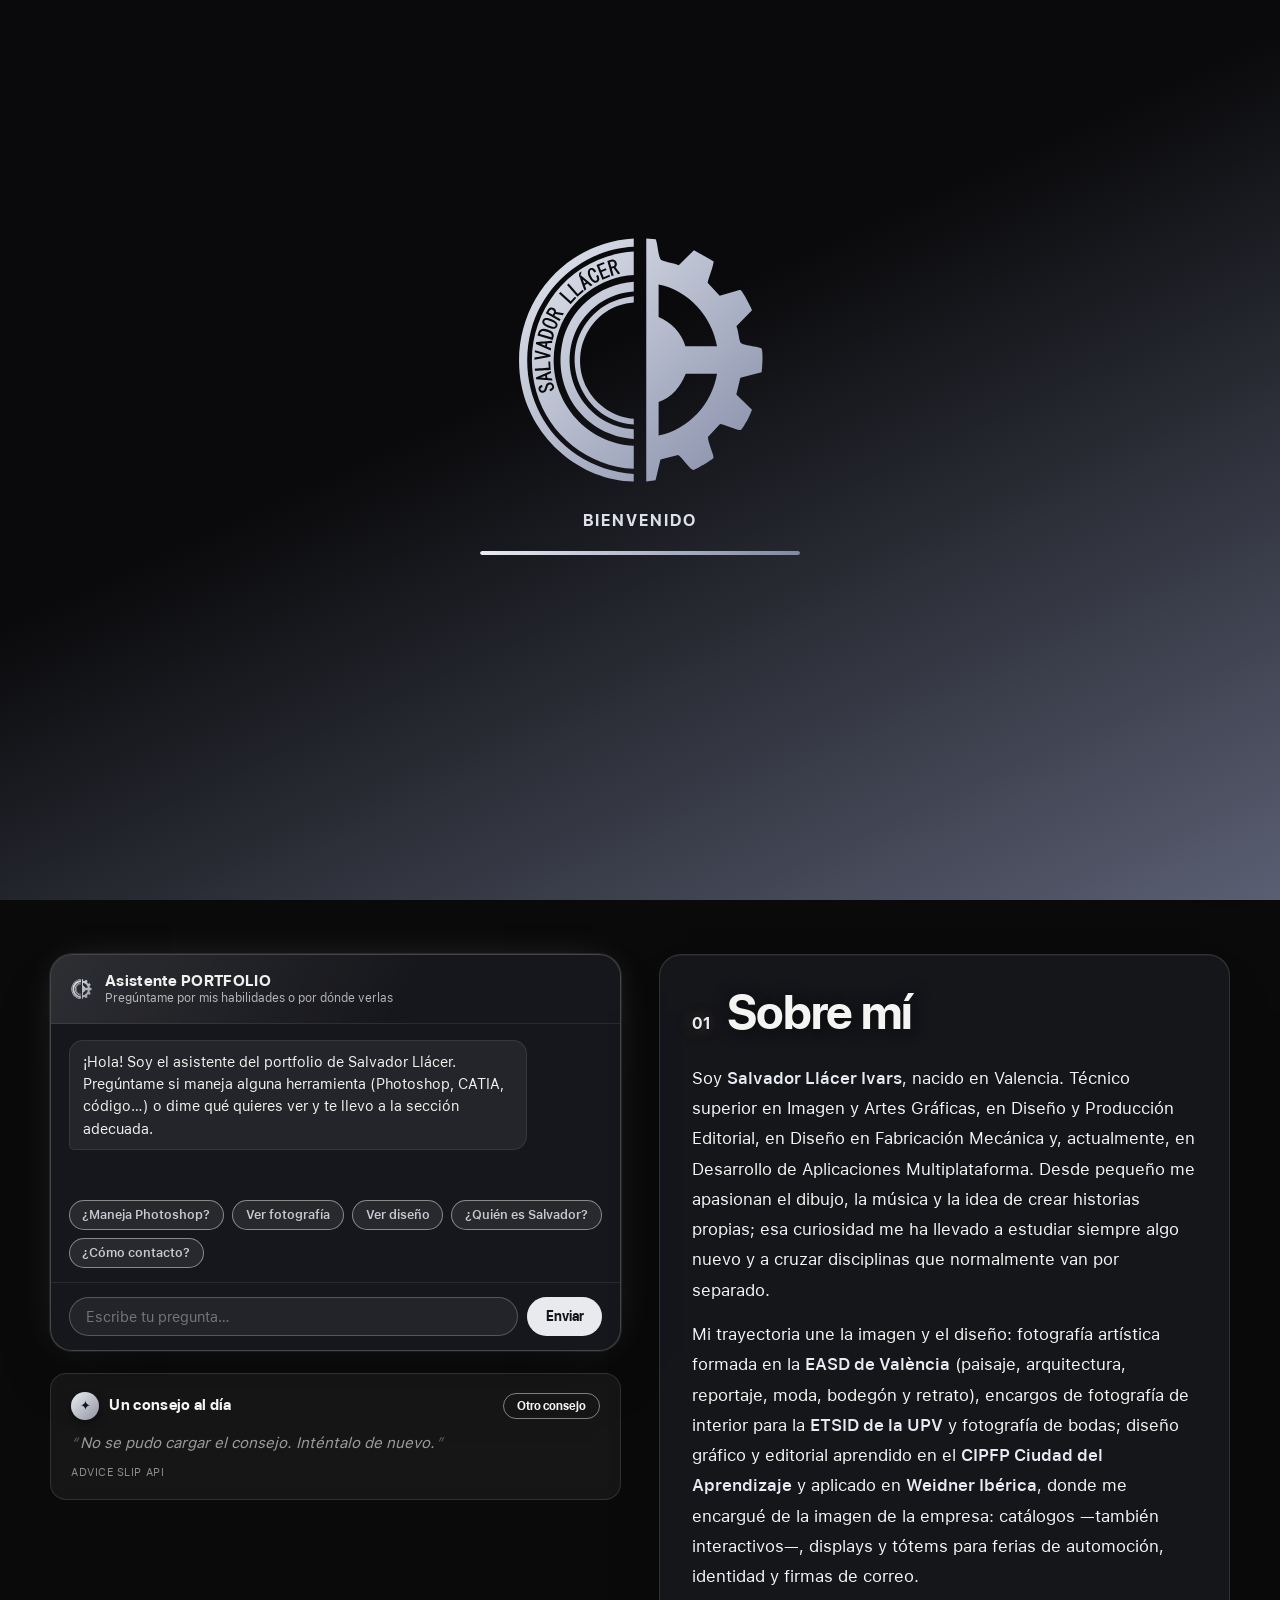
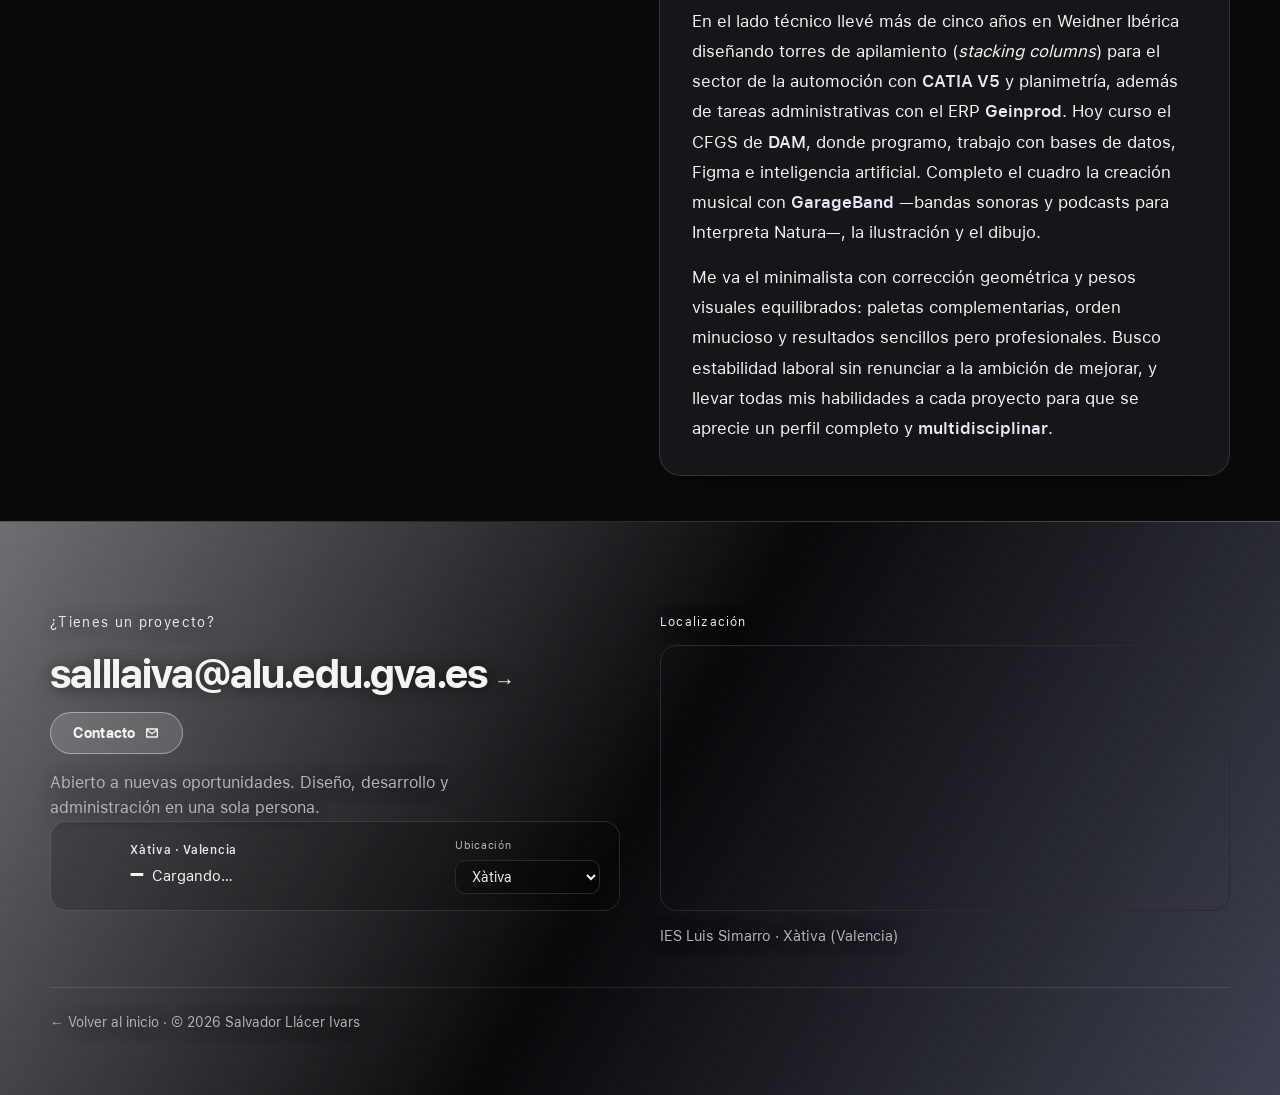
==== commit 5f5a2a8e: "Se aplican optimizaciones de rendimiento en la web" ====
--- a/index.html
+++ b/index.html
@@ -14,12 +14,11 @@
     <title>Salvador Llácer Ivars — Diseño + Desarrollo</title>
     <link rel="icon" type="image/svg+xml" href="data:image/svg+xml,%3Csvg%20fill%3D%22%23e8ebf3%22%20id%3D%22Capa_1%22%20data-name%3D%22Capa%201%22%20xmlns%3D%22http%3A%2F%2Fwww.w3.org%2F2000%2Fsvg%22%20viewBox%3D%220%200%20368%20378.59%22%3E%0A%20%20%3Cpath%20fill%3D%22%23e8ebf3%22%20d%3D%22M192.39%2C151.33V12.33l13.82%2C1.18c2.98%2C7.65%2C3.27%2C21.19%2C6.43%2C28.07.7%2C1.53.99%2C1.79%2C2.5%2C2.5%2C6.54%2C3.05%2C17.45%2C4.07%2C24.55%2C7.1l22.17-21.83%2C28.33%2C16.17c1.65%2C2.79-7.81%2C26.36-8.47%2C31.33l17.62%2C19.01%2C28.81-8.38c1.31-.44%2C1.81.05%2C2.72.85%2C2.13%2C1.89%2C15.55%2C26.39%2C15.5%2C28.53l-22.78%2C23.11c3.05%2C5.98%2C3.38%2C18.47%2C6%2C23.67%2C2.19%2C4.34%2C27.03%2C5.65%2C30.33%2C8.67%2C2.99%2C2.73%2C1.39%2C29.44.39%2C34.94l-30.91%2C7.84-5.86%2C24.55%2C22.83%2C22.17c-1.52%2C4-3.22%2C8.04-5.17%2C11.85-1.48%2C2.9-8.51%2C15.1-10.33%2C16.68-1.53%2C1.33-1.93.99-3.7.8-5.17-.54-24.71-8.97-27.33-8.57l-17.34%2C18.44c-1.55%2C4.59%2C7.02%2C23.02%2C7.72%2C29.08.16%2C1.36.06%2C1.71-.76%2C2.79-1.52%2C2.01-25.32%2C16.33-27.68%2C16.46-1.46.08-1.86-.31-2.96-.96-4.97-2.94-16.44-20.02-20.15-20.91l-25.6%2C6.82-7.15%2C30.08-13.55%2C1.95v-215ZM295.39%2C169.33c-7.22-43.42-41.3-81.59-85-90v47.5c18.37%2C8.02%2C33.31%2C22.93%2C39%2C42.5h46ZM295.39%2C209.33h-45.5c-7.2%2C17.92-20.29%2C35.2-39.5%2C41v49c43.76-8.92%2C77.91-46.15%2C85-90Z%22%2F%3E%0A%20%20%3Cpath%20fill%3D%22%23e8ebf3%22%20d%3D%22M174.17%2C355.16c-29.6-2.2-57.81-11.04-82.5-27.6C32.58%2C287.92%2C6.64%2C215.16%2C24.68%2C146.12%2C42.37%2C78.38%2C104.02%2C27.74%2C174.17%2C24.44v-12.1C64.61%2C18.79-11.24%2C120.56%2C11.06%2C228.17c15.75%2C76.01%2C84.95%2C136.58%2C163.11%2C138.02v-11.03Z%22%2F%3E%0A%20%20%3Cpath%20fill%3D%22%23e8ebf3%22%20d%3D%22M174.17%2C314.19c-84.03-4.85-137.94-89.57-108.54-169.12%2C16.56-44.82%2C60.77-77.3%2C108.54-79.61V31.37C72.01%2C37.81%2C3.78%2C137.28%2C32.45%2C235.78c18.44%2C63.35%2C75.84%2C108.68%2C141.72%2C111.99v-33.58Z%22%2F%3E%0A%20%20%3Cpath%20fill%3D%22%23e8ebf3%22%20d%3D%22M174.17%2C290.2c-69.14-4.04-112.31-76.64-85.24-140.83%2C14.12-33.48%2C48.65-58.39%2C85.24-59.95v-13.93c-51.2%2C3.39-94.96%2C40.89-104.51%2C91.62-13%2C69.11%2C34.74%2C132.42%2C104.51%2C137.09v-14Z%22%2F%3E%0A%20%20%3Cpath%20fill%3D%22%23e8ebf3%22%20d%3D%22M174.17%2C274.71c-27.44-1.53-54.39-19.49-67.3-43.35-29.6-54.69%2C5.94-121.61%2C67.3-125.88v-8.88c-19.33%2C2.32-37.66%2C8.69-52.79%2C21.23-64.18%2C53.19-29.45%2C159.63%2C52.79%2C165.4v-8.52Z%22%2F%3E%0A%3C%2Fsvg%3E" />
 
-    <link rel="preconnect" href="https://fonts.cdnfonts.com" crossorigin />
-    <link rel="stylesheet" href="https://fonts.cdnfonts.com/css/sf-pro-display" media="print" onload="this.media='all'" />
-    <link rel="stylesheet" href="https://fonts.cdnfonts.com/css/sf-pro-text" media="print" onload="this.media='all'" />
-    <noscript><link rel="stylesheet" href="https://fonts.cdnfonts.com/css/sf-pro-display" /><link rel="stylesheet" href="https://fonts.cdnfonts.com/css/sf-pro-text" /></noscript>
-
-    <script>(function(){try{var m=matchMedia('(pointer:coarse)').matches||matchMedia('(prefers-reduced-motion: reduce)').matches;var dm=navigator.deviceMemory;var hc=navigator.hardwareConcurrency;var low=m||(dm&&dm<=4)||(hc&&hc<=4);document.documentElement.setAttribute('data-perf',low?'low':'full');}catch(e){document.documentElement.setAttribute('data-perf','full');}})();</script>
+    <link rel="stylesheet" href="fuentes.css" />
+
+    <script>(function(){try{var m=matchMedia('(pointer:coarse)').matches||matchMedia('(prefers-reduced-motion: reduce)').matches;var dm=navigator.deviceMemory;var hc=navigator.hardwareConcurrency;var sd=!!(navigator.connection&&navigator.connection.saveData);var low=m||sd||(dm&&dm<=4)||(hc&&hc<=4);document.documentElement.setAttribute('data-perf',low?'low':'full');}catch(e){document.documentElement.setAttribute('data-perf','full');}})();</script>
+    <script>(function(){try{var s=false;try{s=sessionStorage.getItem('miweb-nav')==='1';if(s)sessionStorage.removeItem('miweb-nav');}catch(e){}var r=false;try{var n=performance.getEntriesByType('navigation')[0];r=!!n&&n.type!=='navigate';}catch(e){}if(!s&&!r)document.documentElement.setAttribute('data-carga','1');}catch(e){document.documentElement.setAttribute('data-carga','1');}})();</script>
+    <link rel="preload" as="image" href="Imagenes/foto/paisaje/horizontal/paisaje-horizontal-001.webp" fetchpriority="high" />
     <link rel="stylesheet" href="estilos.css" />
     <script src="script.js" defer></script>
     <script src="dfm.js" defer></script>
@@ -212,7 +211,7 @@
                 <div class="bn__tutorial" aria-hidden="true"><span class="bn__mano"></span></div>
                 <p class="bn__instr" data-i18n="bn.instr">Haz clic y arrastra hacia la izquierda</p>
                 <p class="bn__instr-sub" data-i18n="bn.instr.sub">o navega con las flechas ← →</p>
-                <audio data-bn-audio preload="auto" loop>
+                <audio data-bn-audio preload="metadata" loop>
                   <source src="musica/eco/Eco i paraules.m4a" type="audio/mp4" />
                 </audio>
               </div>
@@ -268,7 +267,7 @@
                   <svg class="bn__son-off" viewBox="0 0 24 24" aria-hidden="true"><path d="M4 9h4l5-4v14l-5-4H4z"/><path d="M16 9l6 6M22 9l-6 6"/></svg>
                   <span data-i18n="bn.video.son">Sonido</span>
                 </button>
-                <audio data-bn-audio preload="auto" loop>
+                <audio data-bn-audio preload="metadata" loop>
                   <source src="musica/Personal/Lar.m4a" type="audio/mp4" />
                 </audio>
               </div>
--- a/fuentes.css
+++ b/fuentes.css
@@ -0,0 +1,113 @@
+/* fuentes autoalojadas (sf-pro desde npm/jsdelivr, resto desde google fonts) - sin cdnfonts */
+@font-face{font-family:'SF Pro Display';font-style:normal;font-weight:400;font-display:swap;src:url('fuentes/sf-pro-sf-pro-display-400.woff2') format('woff2');}
+@font-face{font-family:'SF Pro Display';font-style:normal;font-weight:500;font-display:swap;src:url('fuentes/sf-pro-sf-pro-display-500.woff2') format('woff2');}
+@font-face{font-family:'SF Pro Display';font-style:normal;font-weight:600;font-display:swap;src:url('fuentes/sf-pro-sf-pro-display-600.woff2') format('woff2');}
+@font-face{font-family:'SF Pro Display';font-style:normal;font-weight:700;font-display:swap;src:url('fuentes/sf-pro-sf-pro-display-700.woff2') format('woff2');}
+@font-face{font-family:'SF Pro Text';font-style:normal;font-weight:400;font-display:swap;src:url('fuentes/sf-pro-sf-pro-text-400.woff2') format('woff2');}
+@font-face{font-family:'SF Pro Text';font-style:normal;font-weight:600;font-display:swap;src:url('fuentes/sf-pro-sf-pro-text-600.woff2') format('woff2');}
+@font-face {
+  font-family: 'Space Grotesk';
+  font-style: normal;
+  font-weight: 400;
+  font-display: swap;
+  src: url(fuentes/space-grotesk-400-normal-F4Cw.woff2) format('woff2');
+  unicode-range: U+0000-00FF, U+0131, U+0152-0153, U+02BB-02BC, U+02C6, U+02DA, U+02DC, U+0304, U+0308, U+0329, U+2000-206F, U+20AC, U+2122, U+2191, U+2193, U+2212, U+2215, U+FEFF, U+FFFD;
+}
+@font-face {
+  font-family: 'Space Grotesk';
+  font-style: normal;
+  font-weight: 500;
+  font-display: swap;
+  src: url(fuentes/space-grotesk-400-normal-F4Cw.woff2) format('woff2');
+  unicode-range: U+0000-00FF, U+0131, U+0152-0153, U+02BB-02BC, U+02C6, U+02DA, U+02DC, U+0304, U+0308, U+0329, U+2000-206F, U+20AC, U+2122, U+2191, U+2193, U+2212, U+2215, U+FEFF, U+FFFD;
+}
+@font-face {
+  font-family: 'Space Grotesk';
+  font-style: normal;
+  font-weight: 700;
+  font-display: swap;
+  src: url(fuentes/space-grotesk-400-normal-F4Cw.woff2) format('woff2');
+  unicode-range: U+0000-00FF, U+0131, U+0152-0153, U+02BB-02BC, U+02C6, U+02DA, U+02DC, U+0304, U+0308, U+0329, U+2000-206F, U+20AC, U+2122, U+2191, U+2193, U+2212, U+2215, U+FEFF, U+FFFD;
+}
+@font-face {
+  font-family: 'Archivo';
+  font-style: normal;
+  font-weight: 400;
+  font-stretch: 100%;
+  font-display: swap;
+  src: url(fuentes/archivo-400-normal-dOxI.woff2) format('woff2');
+  unicode-range: U+0000-00FF, U+0131, U+0152-0153, U+02BB-02BC, U+02C6, U+02DA, U+02DC, U+0304, U+0308, U+0329, U+2000-206F, U+20AC, U+2122, U+2191, U+2193, U+2212, U+2215, U+FEFF, U+FFFD;
+}
+@font-face {
+  font-family: 'Archivo';
+  font-style: normal;
+  font-weight: 700;
+  font-stretch: 100%;
+  font-display: swap;
+  src: url(fuentes/archivo-400-normal-dOxI.woff2) format('woff2');
+  unicode-range: U+0000-00FF, U+0131, U+0152-0153, U+02BB-02BC, U+02C6, U+02DA, U+02DC, U+0304, U+0308, U+0329, U+2000-206F, U+20AC, U+2122, U+2191, U+2193, U+2212, U+2215, U+FEFF, U+FFFD;
+}
+@font-face {
+  font-family: 'Bebas Neue';
+  font-style: normal;
+  font-weight: 400;
+  font-display: swap;
+  src: url(fuentes/bebas-neue-400-normal-lhyw.woff2) format('woff2');
+  unicode-range: U+0000-00FF, U+0131, U+0152-0153, U+02BB-02BC, U+02C6, U+02DA, U+02DC, U+0304, U+0308, U+0329, U+2000-206F, U+20AC, U+2122, U+2191, U+2193, U+2212, U+2215, U+FEFF, U+FFFD;
+}
+@font-face {
+  font-family: 'DM Serif Display';
+  font-style: normal;
+  font-weight: 400;
+  font-display: swap;
+  src: url(fuentes/dm-serif-display-400-normal-Bx0g.woff2) format('woff2');
+  unicode-range: U+0000-00FF, U+0131, U+0152-0153, U+02BB-02BC, U+02C6, U+02DA, U+02DC, U+0304, U+0308, U+0329, U+2000-206F, U+20AC, U+2122, U+2191, U+2193, U+2212, U+2215, U+FEFF, U+FFFD;
+}
+@font-face {
+  font-family: 'Lora';
+  font-style: italic;
+  font-weight: 400;
+  font-display: swap;
+  src: url(fuentes/lora-400-italic-92nA.woff2) format('woff2');
+  unicode-range: U+0000-00FF, U+0131, U+0152-0153, U+02BB-02BC, U+02C6, U+02DA, U+02DC, U+0304, U+0308, U+0329, U+2000-206F, U+20AC, U+2122, U+2191, U+2193, U+2212, U+2215, U+FEFF, U+FFFD;
+}
+@font-face {
+  font-family: 'Lora';
+  font-style: normal;
+  font-weight: 400;
+  font-display: swap;
+  src: url(fuentes/lora-400-normal-Bkq0.woff2) format('woff2');
+  unicode-range: U+0000-00FF, U+0131, U+0152-0153, U+02BB-02BC, U+02C6, U+02DA, U+02DC, U+0304, U+0308, U+0329, U+2000-206F, U+20AC, U+2122, U+2191, U+2193, U+2212, U+2215, U+FEFF, U+FFFD;
+}
+@font-face {
+  font-family: 'Oswald';
+  font-style: normal;
+  font-weight: 400;
+  font-display: swap;
+  src: url(fuentes/oswald-400-normal-WHYg.woff2) format('woff2');
+  unicode-range: U+0000-00FF, U+0131, U+0152-0153, U+02BB-02BC, U+02C6, U+02DA, U+02DC, U+0304, U+0308, U+0329, U+2000-206F, U+20AC, U+2122, U+2191, U+2193, U+2212, U+2215, U+FEFF, U+FFFD;
+}
+@font-face {
+  font-family: 'Oswald';
+  font-style: normal;
+  font-weight: 700;
+  font-display: swap;
+  src: url(fuentes/oswald-400-normal-WHYg.woff2) format('woff2');
+  unicode-range: U+0000-00FF, U+0131, U+0152-0153, U+02BB-02BC, U+02C6, U+02DA, U+02DC, U+0304, U+0308, U+0329, U+2000-206F, U+20AC, U+2122, U+2191, U+2193, U+2212, U+2215, U+FEFF, U+FFFD;
+}
+@font-face {
+  font-family: 'Playfair Display';
+  font-style: normal;
+  font-weight: 400;
+  font-display: swap;
+  src: url(fuentes/playfair-display-400-normal-zYgA.woff2) format('woff2');
+  unicode-range: U+0000-00FF, U+0131, U+0152-0153, U+02BB-02BC, U+02C6, U+02DA, U+02DC, U+0304, U+0308, U+0329, U+2000-206F, U+20AC, U+2122, U+2191, U+2193, U+2212, U+2215, U+FEFF, U+FFFD;
+}
+@font-face {
+  font-family: 'Playfair Display';
+  font-style: normal;
+  font-weight: 700;
+  font-display: swap;
+  src: url(fuentes/playfair-display-400-normal-zYgA.woff2) format('woff2');
+  unicode-range: U+0000-00FF, U+0131, U+0152-0153, U+02BB-02BC, U+02C6, U+02DA, U+02DC, U+0304, U+0308, U+0329, U+2000-206F, U+20AC, U+2122, U+2191, U+2193, U+2212, U+2215, U+FEFF, U+FFFD;
+}
--- a/estilos.css
+++ b/estilos.css
@@ -219,6 +219,7 @@
 
 /* ░░ SECCIONES ░░ */
 .seccion{padding:clamp(1.5rem,4vh,2.5rem) 0;position:relative;z-index:1;scroll-margin-top:calc(var(--altura-nav) + 12px)}
+.seccion--cv{content-visibility:auto;contain-intrinsic-size:auto 700px}
 main > .seccion:first-of-type{padding-top:calc(var(--altura-nav) + clamp(1rem,3vh,2rem))}
 .seccion__head{display:flex;align-items:baseline;gap:1rem;margin-bottom:1.6rem}
 .seccion__num{font-family:var(--titulo);font-weight:800;color:var(--t1);font-size:1rem;text-shadow:var(--ts)}
@@ -928,22 +929,24 @@
 .nav__menu a[href^="video.html"]:hover,.nav__menu a[href^="video.html"]:focus-visible{color:var(--t2)}
 
 /* pantalla de carga de entrada (solo índice) */
-.carga{position:fixed;inset:0;z-index:9999;display:none;flex-direction:column;align-items:center;justify-content:center;gap:1.1rem;background:#08080c;color:#e8ebf3;text-align:center;padding:1.4rem}
+.carga{position:fixed;inset:0;z-index:9999;display:none;flex-direction:column;align-items:center;justify-content:center;gap:1.1rem;background:#08080c;color:#e8ebf3;text-align:center;padding:1.4rem;transition:background .55s ease}
+.carga.is-fin{background:linear-gradient(155deg,#0a0a0c 0%,#0a0a0c 42%,#8088a4 128%)}
 html[data-carga="1"] .carga{display:flex}
-.carga__logo{width:160px;height:160px;-webkit-mask:var(--logo-mark-alt) center/contain no-repeat;mask:var(--logo-mark-alt) center/contain no-repeat;background:linear-gradient(135deg,#e8ebf3,#8088a4);animation:cargaPulso 1.5s ease-in-out infinite;transition:background .45s ease}
+.carga__logo{width:min(260px,54vw);height:min(260px,54vw);-webkit-mask:var(--logo-mark-alt) center/contain no-repeat;mask:var(--logo-mark-alt) center/contain no-repeat;background:linear-gradient(135deg,#e8ebf3,#8088a4);animation:cargaPulso 1.5s ease-in-out infinite;transition:background .45s ease}
 .carga__txt{font-family:var(--titulo);font-weight:800;letter-spacing:.12em;text-transform:uppercase;font-size:1.02rem;margin:0;opacity:.95}
-.carga__barra{width:min(320px,74vw);height:4px;border-radius:999px;background:rgba(255,255,255,.14);overflow:hidden}
+.carga__barra{width:min(320px,74vw);height:4px;border-radius:999px;background:rgba(255,255,255,.14);overflow:hidden;transition:background .55s ease}
+.carga.is-fin .carga__barra{background:rgba(232,235,243,.16)}
 .carga__barra i{display:block;height:100%;width:0;background:linear-gradient(90deg,#2ee6ff,#b026ff);border-radius:999px;transition:width .18s linear,background .45s ease}
 .carga__temas{display:flex;gap:.5rem;flex-wrap:wrap;justify-content:center;margin:.2rem 0 0;padding:0;list-style:none;min-height:1.4rem}
 .carga__tema{font-family:var(--titulo);font-size:.68rem;font-weight:800;letter-spacing:.14em;text-transform:uppercase;padding:.32rem .7rem;border-radius:999px;opacity:0;transform:translateY(6px);transition:opacity .3s ease,transform .3s ease}
 .carga__tema.is-on{opacity:1;transform:none}
 .carga__cta{margin-top:.4rem;padding:.85rem 1.9rem;border-radius:999px;border:0;background:linear-gradient(90deg,#2ee6ff,#b026ff);color:#08080c;font-family:var(--titulo);font-weight:800;letter-spacing:.1em;text-transform:uppercase;font-size:.86rem;cursor:pointer;opacity:0;pointer-events:none;transition:opacity .35s ease,transform .2s ease}
-.carga__cta.is-on{opacity:1;pointer-events:auto;background:linear-gradient(90deg,#a06f3a,#19b6d6,#2ee6ff,#f97316,#a06f3a);background-size:400% 100%;animation:cargaCtaCiclo 3.2s linear infinite}
+.carga__cta.is-on{opacity:1;pointer-events:auto;color:#fff;text-shadow:0 1px 3px rgba(0,0,0,.6);background-image:linear-gradient(90deg,#a06f3a,#161411,#8b857c,#19b6d6,#e0118a,#f2b705,#2ee6ff,#b026ff,#8f7bff,#f97316,#1e293b,#94a3b8,#a06f3a);background-size:1200% 100%;animation:cargaCtaCiclo 8s linear infinite}
 .carga__cta:hover{transform:translateY(-2px)}
 .carga.is-ocultando{opacity:0;pointer-events:none;transition:opacity .5s ease}
 @keyframes cargaPulso{0%,100%{transform:scale(1)}50%{transform:scale(1.08)}}
-@keyframes cargaCtaCiclo{0%{background-position:0% 50%}100%{background-position:400% 50%}}
-@media (prefers-reduced-motion: reduce){.carga__logo{animation:none}.carga__cta,.carga__tema,.carga{transition:none}.carga__cta.is-on{animation:none;background:linear-gradient(90deg,#2ee6ff,#b026ff)}}
+@keyframes cargaCtaCiclo{0%{background-position:0% 50%}100%{background-position:1200% 50%}}
+@media (prefers-reduced-motion: reduce){.carga__logo{animation:none}.carga__cta,.carga__tema,.carga{transition:none}.carga__cta.is-on{animation:none;background:linear-gradient(90deg,#a06f3a,#19b6d6,#2ee6ff,#f97316)}}
 @media (min-width:821px){
   html[data-tema="video"] .escena{--papel-x:55%;--papel-y:19%;--papel-w:24%;--papel-h:70%}
 }
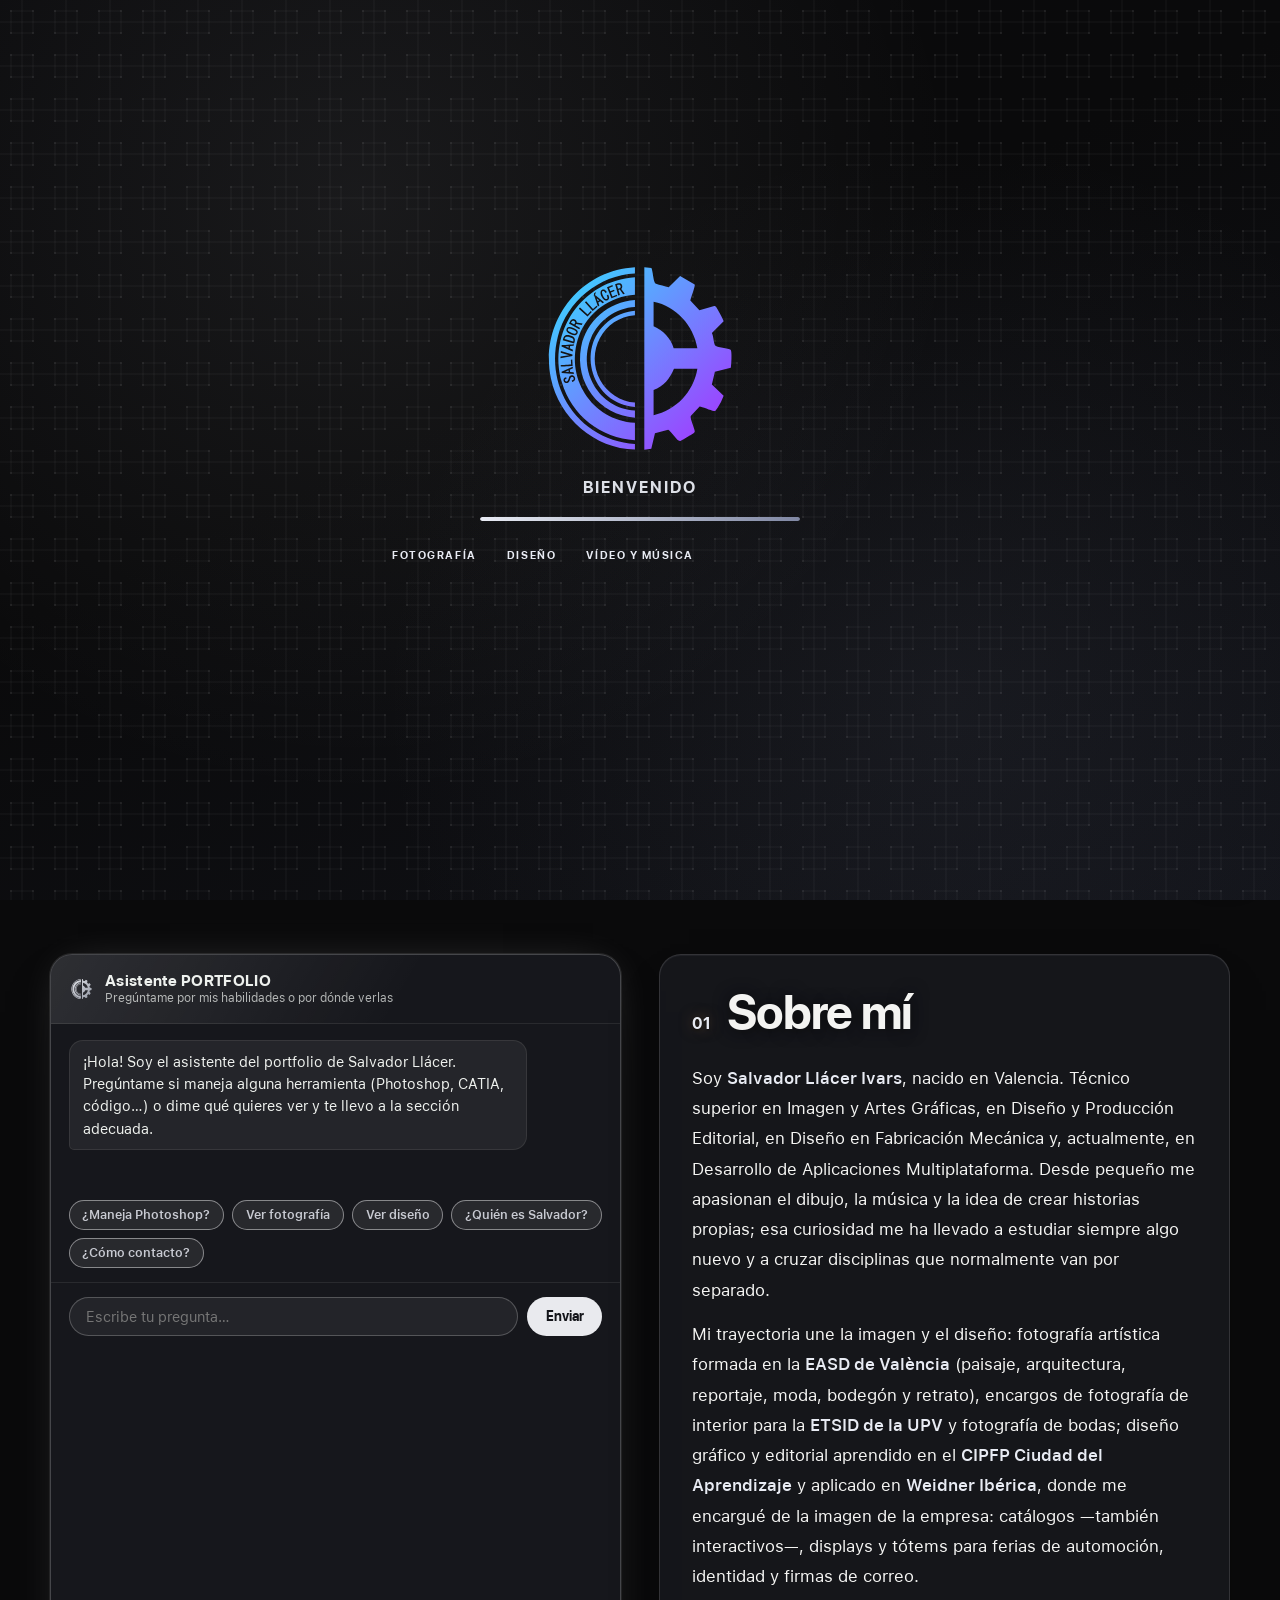
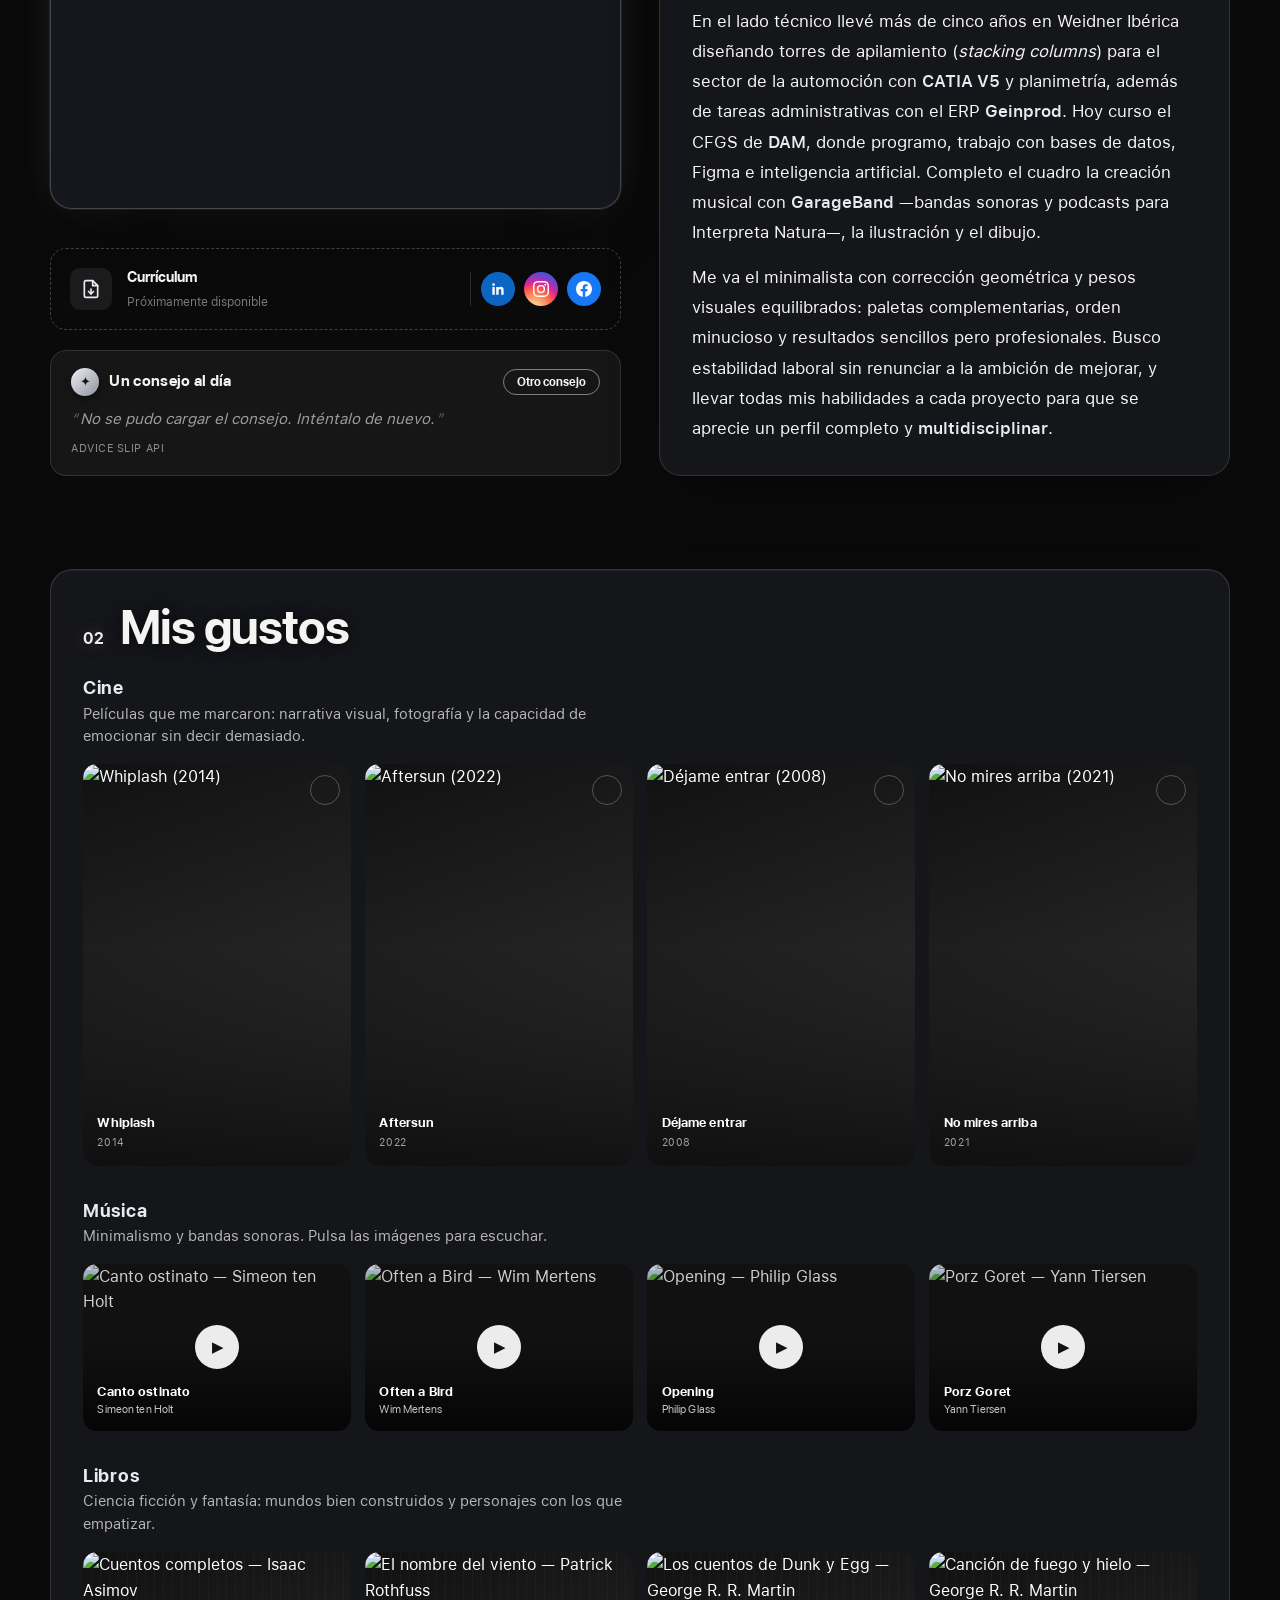
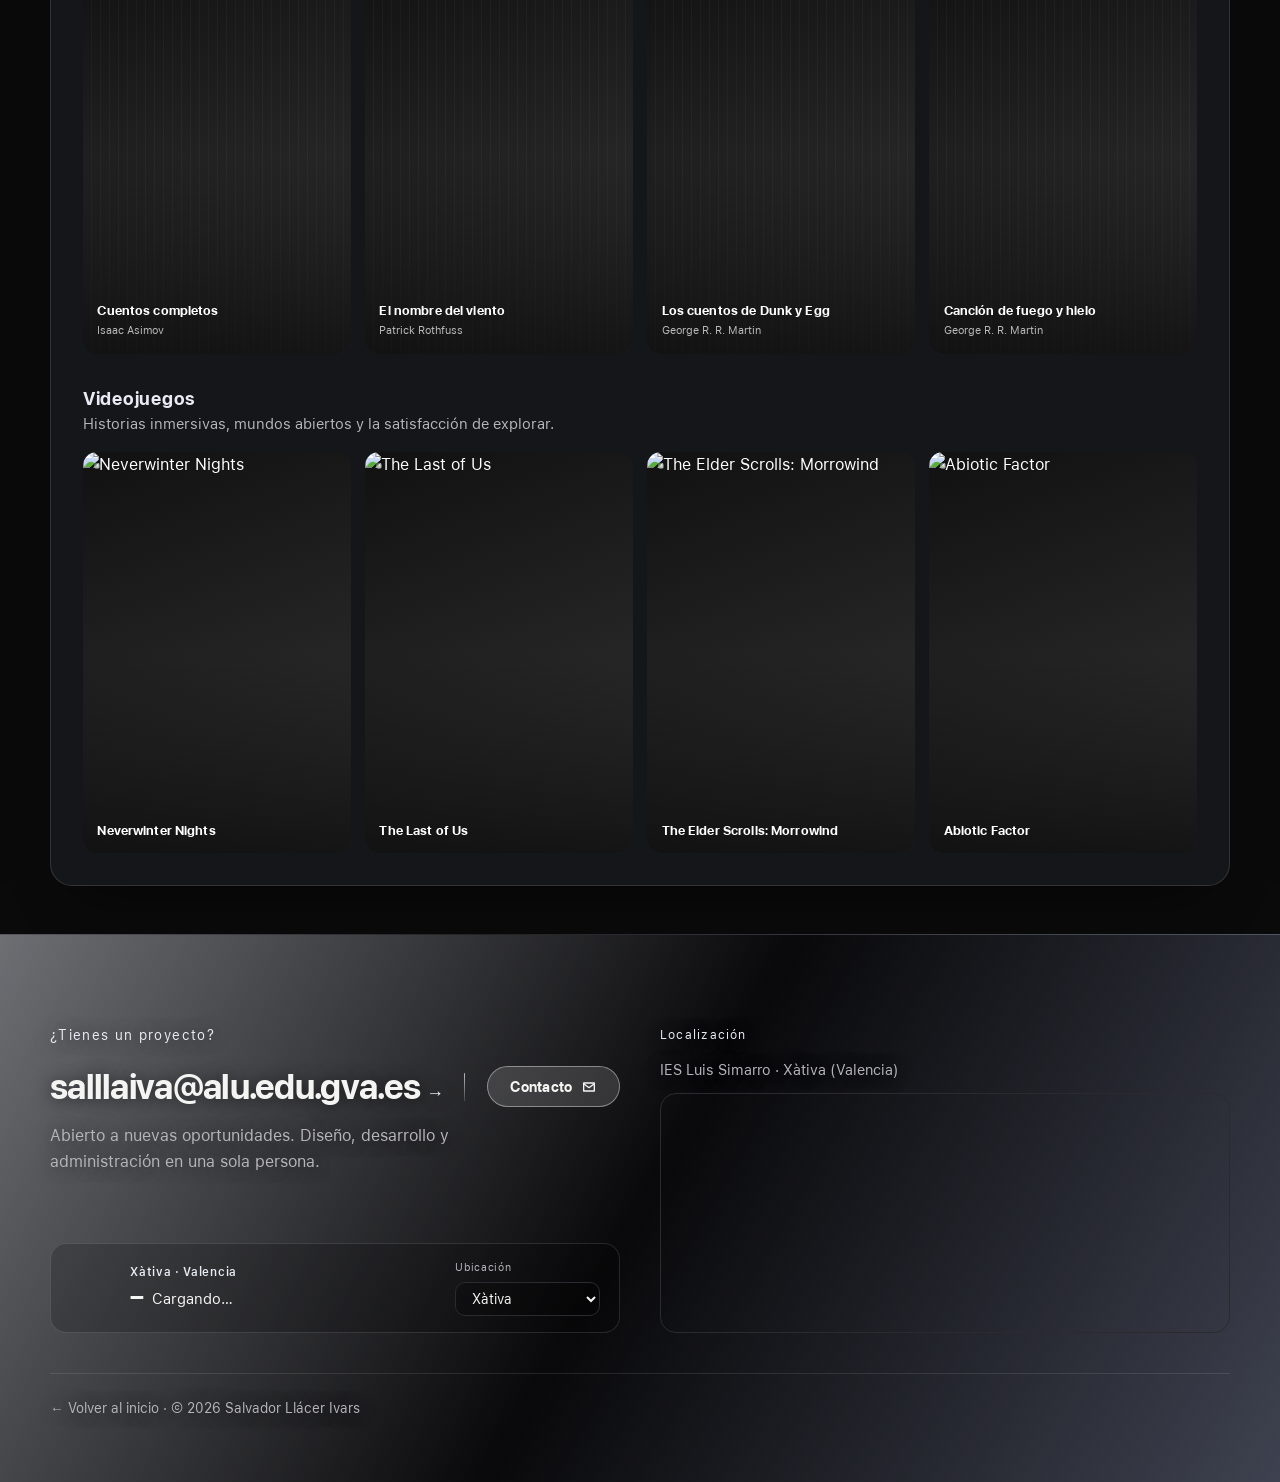
==== commit 5734eeed: "Se añade seccion de mis gustos en index y se realizan ajustes menores en las secciones." ====
--- a/index.html
+++ b/index.html
@@ -14,6 +14,7 @@
     <title>Salvador Llácer Ivars — Diseño + Desarrollo</title>
     <link rel="icon" type="image/svg+xml" href="data:image/svg+xml,%3Csvg%20fill%3D%22%23e8ebf3%22%20id%3D%22Capa_1%22%20data-name%3D%22Capa%201%22%20xmlns%3D%22http%3A%2F%2Fwww.w3.org%2F2000%2Fsvg%22%20viewBox%3D%220%200%20368%20378.59%22%3E%0A%20%20%3Cpath%20fill%3D%22%23e8ebf3%22%20d%3D%22M192.39%2C151.33V12.33l13.82%2C1.18c2.98%2C7.65%2C3.27%2C21.19%2C6.43%2C28.07.7%2C1.53.99%2C1.79%2C2.5%2C2.5%2C6.54%2C3.05%2C17.45%2C4.07%2C24.55%2C7.1l22.17-21.83%2C28.33%2C16.17c1.65%2C2.79-7.81%2C26.36-8.47%2C31.33l17.62%2C19.01%2C28.81-8.38c1.31-.44%2C1.81.05%2C2.72.85%2C2.13%2C1.89%2C15.55%2C26.39%2C15.5%2C28.53l-22.78%2C23.11c3.05%2C5.98%2C3.38%2C18.47%2C6%2C23.67%2C2.19%2C4.34%2C27.03%2C5.65%2C30.33%2C8.67%2C2.99%2C2.73%2C1.39%2C29.44.39%2C34.94l-30.91%2C7.84-5.86%2C24.55%2C22.83%2C22.17c-1.52%2C4-3.22%2C8.04-5.17%2C11.85-1.48%2C2.9-8.51%2C15.1-10.33%2C16.68-1.53%2C1.33-1.93.99-3.7.8-5.17-.54-24.71-8.97-27.33-8.57l-17.34%2C18.44c-1.55%2C4.59%2C7.02%2C23.02%2C7.72%2C29.08.16%2C1.36.06%2C1.71-.76%2C2.79-1.52%2C2.01-25.32%2C16.33-27.68%2C16.46-1.46.08-1.86-.31-2.96-.96-4.97-2.94-16.44-20.02-20.15-20.91l-25.6%2C6.82-7.15%2C30.08-13.55%2C1.95v-215ZM295.39%2C169.33c-7.22-43.42-41.3-81.59-85-90v47.5c18.37%2C8.02%2C33.31%2C22.93%2C39%2C42.5h46ZM295.39%2C209.33h-45.5c-7.2%2C17.92-20.29%2C35.2-39.5%2C41v49c43.76-8.92%2C77.91-46.15%2C85-90Z%22%2F%3E%0A%20%20%3Cpath%20fill%3D%22%23e8ebf3%22%20d%3D%22M174.17%2C355.16c-29.6-2.2-57.81-11.04-82.5-27.6C32.58%2C287.92%2C6.64%2C215.16%2C24.68%2C146.12%2C42.37%2C78.38%2C104.02%2C27.74%2C174.17%2C24.44v-12.1C64.61%2C18.79-11.24%2C120.56%2C11.06%2C228.17c15.75%2C76.01%2C84.95%2C136.58%2C163.11%2C138.02v-11.03Z%22%2F%3E%0A%20%20%3Cpath%20fill%3D%22%23e8ebf3%22%20d%3D%22M174.17%2C314.19c-84.03-4.85-137.94-89.57-108.54-169.12%2C16.56-44.82%2C60.77-77.3%2C108.54-79.61V31.37C72.01%2C37.81%2C3.78%2C137.28%2C32.45%2C235.78c18.44%2C63.35%2C75.84%2C108.68%2C141.72%2C111.99v-33.58Z%22%2F%3E%0A%20%20%3Cpath%20fill%3D%22%23e8ebf3%22%20d%3D%22M174.17%2C290.2c-69.14-4.04-112.31-76.64-85.24-140.83%2C14.12-33.48%2C48.65-58.39%2C85.24-59.95v-13.93c-51.2%2C3.39-94.96%2C40.89-104.51%2C91.62-13%2C69.11%2C34.74%2C132.42%2C104.51%2C137.09v-14Z%22%2F%3E%0A%20%20%3Cpath%20fill%3D%22%23e8ebf3%22%20d%3D%22M174.17%2C274.71c-27.44-1.53-54.39-19.49-67.3-43.35-29.6-54.69%2C5.94-121.61%2C67.3-125.88v-8.88c-19.33%2C2.32-37.66%2C8.69-52.79%2C21.23-64.18%2C53.19-29.45%2C159.63%2C52.79%2C165.4v-8.52Z%22%2F%3E%0A%3C%2Fsvg%3E" />
 
+    <link rel="manifest" href="manifest.webmanifest" />
     <link rel="stylesheet" href="fuentes.css" />
 
     <script>(function(){try{var m=matchMedia('(pointer:coarse)').matches||matchMedia('(prefers-reduced-motion: reduce)').matches;var dm=navigator.deviceMemory;var hc=navigator.hardwareConcurrency;var sd=!!(navigator.connection&&navigator.connection.saveData);var low=m||sd||(dm&&dm<=4)||(hc&&hc<=4);document.documentElement.setAttribute('data-perf',low?'low':'full');}catch(e){document.documentElement.setAttribute('data-perf','full');}})();</script>
@@ -27,7 +28,7 @@
 
   <body>
     <div class="carga" id="carga" aria-hidden="true">
-      <span class="carga__logo" aria-hidden="true"></span>
+      <span class="carga__logo" aria-hidden="true"><i style="background:linear-gradient(135deg,#e8ebf3,#8088a4)"></i><i></i></span>
       <p class="carga__txt" data-i18n="carga.bienvenida">Bienvenido</p>
       <div class="carga__barra" aria-hidden="true"><i id="carga-fill"></i></div>
       <ul class="carga__temas" id="carga-temas" aria-hidden="true">
@@ -44,14 +45,12 @@
       <span class="fondo__velo"></span>
       <span class="fondo__patron"></span>
       <span class="fondo__objetos">
-        <span class="obj obj--logo sz-l obj--15"></span>
         <span class="obj obj--logo sz-m obj--16"></span>
         <span class="obj obj--logo sz-s obj--17"></span>
         <span class="obj obj--logo sz-l obj--19"></span>
         <span class="obj obj--logo sz-s obj--22"></span>
         <span class="obj obj--logo sz-m obj--23"></span>
         <span class="obj obj--logo sz-l obj--26"></span>
-        <span class="obj obj--logo sz-s obj--27"></span>
       </span>
     </div>
 
@@ -62,7 +61,16 @@
         <span class="logo__nombre">Salvador <span>Llácer</span></span>
       </a>
       <nav class="nav__menu" aria-label="Secciones">
-        <a href="index.html" aria-current="page"><span data-i18n="m.inicio">Inicio</span></a>
+        <div class="nav__item">
+          <a href="index.html" aria-current="page" class="nav__toggle" aria-haspopup="true" aria-expanded="false">
+            <span data-i18n="m.inicio">Inicio</span>
+            <svg class="nav__chevron" viewBox="0 0 24 24" aria-hidden="true"><path d="M6 9l6 6 6-6"/></svg>
+          </a>
+          <div class="nav__drop">
+            <a class="nav__grp" href="#t-sobre"><span data-i18n="sec.sobre">Sobre mí</span></a>
+            <a class="nav__grp" href="#t-gustos"><span data-i18n="sec.gustos">Mis gustos</span></a>
+          </div>
+        </div>
         <div class="nav__item">
           <a href="fotografia.html" data-tema="foto" class="nav__toggle" aria-haspopup="true" aria-expanded="false">
             <span data-i18n="m.foto">Foto</span>
@@ -179,10 +187,9 @@
         <a href="#" data-soon data-tema="dam"><span data-i18n="m.dam">DAM</span></a>
       </nav>
       <div class="nav__derecha">
-        <span class="nav__sep" aria-hidden="true"></span>
         <div class="lang" role="group" aria-label="Idioma / Language">
-          <button class="lang__btn is-active" data-lang="es" aria-pressed="true" aria-label="Español">ES</button>
-          <button class="lang__btn" data-lang="en" aria-pressed="false" aria-label="English">EN</button>
+          <button class="lang__btn is-active" data-lang="es" aria-pressed="true" aria-label="ES (Español)">ES</button>
+          <button class="lang__btn" data-lang="en" aria-pressed="false" aria-label="EN (English)">EN</button>
         </div>
         <button class="nav__cta js-contacto" type="button">
           <span data-i18n="m.contacto">Contacto</span>
@@ -211,7 +218,7 @@
                 <div class="bn__tutorial" aria-hidden="true"><span class="bn__mano"></span></div>
                 <p class="bn__instr" data-i18n="bn.instr">Haz clic y arrastra hacia la izquierda</p>
                 <p class="bn__instr-sub" data-i18n="bn.instr.sub">o navega con las flechas ← →</p>
-                <audio data-bn-audio preload="metadata" loop>
+                <audio data-bn-audio preload="none" loop>
                   <source src="musica/eco/Eco i paraules.m4a" type="audio/mp4" />
                 </audio>
               </div>
@@ -267,7 +274,7 @@
                   <svg class="bn__son-off" viewBox="0 0 24 24" aria-hidden="true"><path d="M4 9h4l5-4v14l-5-4H4z"/><path d="M16 9l6 6M22 9l-6 6"/></svg>
                   <span data-i18n="bn.video.son">Sonido</span>
                 </button>
-                <audio data-bn-audio preload="metadata" loop>
+                <audio data-bn-audio preload="none" loop>
                   <source src="musica/Personal/Lar.m4a" type="audio/mp4" />
                 </audio>
               </div>
@@ -325,6 +332,29 @@
             </form>
           </div>
 
+          <div class="pn-block reveal">
+            <div class="pn-cv">
+              <span class="pn-cv__ico" aria-hidden="true">
+                <svg viewBox="0 0 24 24"><path d="M14 2H6a2 2 0 0 0-2 2v16a2 2 0 0 0 2 2h12a2 2 0 0 0 2-2V8z"/><path d="M14 2v6h6"/><path d="M12 18v-6"/><path d="M9 15l3 3 3-3"/></svg>
+              </span>
+              <span class="pn-cv__txt">
+                <strong data-i18n="pn.cv.tit">Currículum</strong>
+                <small data-i18n="pn.cv.sub">Próximamente disponible</small>
+              </span>
+              <div class="pn-cv__rrss" aria-label="Redes sociales">
+                <a href="#" data-soon data-rrss="linkedin" aria-label="LinkedIn" title="LinkedIn">
+                  <svg viewBox="0 0 24 24" fill="currentColor"><path d="M20.45 20.45h-3.55v-5.57c0-1.33-.02-3.04-1.85-3.04-1.85 0-2.14 1.45-2.14 2.94v5.67H9.35V9h3.41v1.56h.05c.48-.9 1.64-1.85 3.37-1.85 3.6 0 4.27 2.37 4.27 5.46v6.28zM5.34 7.43a2.06 2.06 0 1 1 0-4.12 2.06 2.06 0 0 1 0 4.12zM7.12 20.45H3.55V9h3.57v11.45z"/></svg>
+                </a>
+                <a href="#" data-soon data-rrss="instagram" aria-label="Instagram" title="Instagram">
+                  <svg viewBox="0 0 24 24" fill="currentColor"><path d="M12 2.16c3.2 0 3.58.01 4.85.07 3.25.15 4.77 1.69 4.92 4.92.06 1.27.07 1.65.07 4.85s-.01 3.58-.07 4.85c-.15 3.23-1.66 4.77-4.92 4.92-1.27.06-1.65.07-4.85.07s-3.58-.01-4.85-.07c-3.26-.15-4.77-1.7-4.92-4.92-.06-1.27-.07-1.65-.07-4.85s.01-3.58.07-4.85C2.38 3.92 3.89 2.38 7.15 2.23 8.42 2.17 8.8 2.16 12 2.16zM12 0C8.74 0 8.33.01 7.05.07c-4.36.2-6.78 2.62-6.98 6.98C.01 8.33 0 8.74 0 12s.01 3.67.07 4.95c.2 4.36 2.62 6.78 6.98 6.98C8.33 23.99 8.74 24 12 24s3.67-.01 4.95-.07c4.35-.2 6.78-2.62 6.98-6.98.06-1.28.07-1.69.07-4.95s-.01-3.67-.07-4.95c-.2-4.35-2.62-6.78-6.98-6.98C15.67.01 15.26 0 12 0zm0 5.84a6.16 6.16 0 1 0 0 12.32 6.16 6.16 0 0 0 0-12.32zM12 16a4 4 0 1 1 0-8 4 4 0 0 1 0 8zm6.41-11.85a1.44 1.44 0 1 0 0 2.88 1.44 1.44 0 0 0 0-2.88z"/></svg>
+                </a>
+                <a href="#" data-soon data-rrss="facebook" aria-label="Facebook" title="Facebook">
+                  <svg viewBox="0 0 24 24" fill="currentColor"><path d="M24 12.07C24 5.41 18.63 0 12 0S0 5.4 0 12.07C0 18.1 4.39 23.1 10.13 24v-8.44H7.08v-3.49h3.05V9.41c0-3.02 1.79-4.7 4.53-4.7 1.31 0 2.68.24 2.68.24v2.97h-1.5c-1.5 0-1.96.93-1.96 1.89v2.26h3.33l-.53 3.5h-2.8V24C19.61 23.1 24 18.1 24 12.07z"/></svg>
+                </a>
+              </div>
+            </div>
+          </div>
+
           <div class="consejo reveal" data-consejo>
             <header class="consejo__head">
               <span class="consejo__ico" aria-hidden="true">✦</span>
@@ -352,6 +382,118 @@
       </section>
       </div>
 
+      <section class="seccion seccion--gustos" aria-labelledby="t-gustos">
+        <div class="contenedor caja reveal">
+          <div class="seccion__head"><span class="seccion__num">02</span><h2 class="seccion__titulo" id="t-gustos" data-i18n="sec.gustos">Mis gustos</h2></div>
+
+          <div class="gustos">
+            <div class="gusto">
+              <h3 class="gusto__tit" data-i18n="gustos.cine.tit">Cine</h3>
+              <p class="gusto__desc" data-i18n="gustos.cine.desc">Películas que me marcaron: narrativa visual, fotografía y la capacidad de emocionar sin decir demasiado.</p>
+              <div class="gusto__grid">
+                <div class="gusto__item gusto__item--peli">
+                  <img src="https://image.tmdb.org/t/p/w500/7fn624j5lj3xTme2SgiLCeuedmO.jpg" alt="Whiplash (2014)" loading="lazy" width="500" height="750" />
+                  <span class="gusto__nombre">Whiplash</span>
+                  <span class="gusto__anyo">2014</span>
+                </div>
+                <div class="gusto__item gusto__item--peli">
+                  <img src="https://image.tmdb.org/t/p/w500/evKz85EKouVbIr51zy5fOtpNRPg.jpg" alt="Aftersun (2022)" loading="lazy" width="500" height="750" />
+                  <span class="gusto__nombre">Aftersun</span>
+                  <span class="gusto__anyo">2022</span>
+                </div>
+                <div class="gusto__item gusto__item--peli">
+                  <img src="https://image.tmdb.org/t/p/w500/7IG4WjaAOVDlLvLUkh513HSwhW8.jpg" alt="Déjame entrar (2008)" loading="lazy" width="500" height="750" />
+                  <span class="gusto__nombre">Déjame entrar</span>
+                  <span class="gusto__anyo">2008</span>
+                </div>
+                <div class="gusto__item gusto__item--peli">
+                  <img src="https://image.tmdb.org/t/p/w500/th4E1yqsE8DGpAseLiUrI60Hf8V.jpg" alt="No mires arriba (2021)" loading="lazy" width="500" height="750" />
+                  <span class="gusto__nombre">No mires arriba</span>
+                  <span class="gusto__anyo">2021</span>
+                </div>
+              </div>
+            </div>
+
+            <div class="gusto">
+              <h3 class="gusto__tit" data-i18n="gustos.musica.tit">Música</h3>
+              <p class="gusto__desc" data-i18n="gustos.musica.desc">Minimalismo y bandas sonoras. Pulsa las imágenes para escuchar.</p>
+              <div class="gusto__grid">
+                <a class="gusto__item gusto__item--musica" href="https://www.youtube.com/watch?v=pFbT87unaq0" target="_blank" rel="noopener" aria-label="Canto ostinato de Simeon ten Holt — escuchar en YouTube">
+                  <img src="https://img.youtube.com/vi/pFbT87unaq0/hqdefault.jpg" alt="Canto ostinato — Simeon ten Holt" loading="lazy" width="480" height="360" />
+                  <span class="gusto__play" aria-hidden="true">▶</span>
+                  <span class="gusto__nombre">Canto ostinato <small>Simeon ten Holt</small></span>
+                </a>
+                <a class="gusto__item gusto__item--musica" href="https://www.youtube.com/watch?v=HKmYeDCc-t4" target="_blank" rel="noopener" aria-label="Often a Bird de Wim Mertens — escuchar en YouTube">
+                  <img src="https://img.youtube.com/vi/HKmYeDCc-t4/hqdefault.jpg" alt="Often a Bird — Wim Mertens" loading="lazy" width="480" height="360" />
+                  <span class="gusto__play" aria-hidden="true">▶</span>
+                  <span class="gusto__nombre">Often a Bird <small>Wim Mertens</small></span>
+                </a>
+                <a class="gusto__item gusto__item--musica" href="https://www.youtube.com/watch?v=-nBE9U7q1Uc" target="_blank" rel="noopener" aria-label="Opening de Philip Glass — escuchar en YouTube">
+                  <img src="https://img.youtube.com/vi/-nBE9U7q1Uc/hqdefault.jpg" alt="Opening — Philip Glass" loading="lazy" width="480" height="360" />
+                  <span class="gusto__play" aria-hidden="true">▶</span>
+                  <span class="gusto__nombre">Opening <small>Philip Glass</small></span>
+                </a>
+                <a class="gusto__item gusto__item--musica" href="https://www.youtube.com/watch?v=KwwwWz6Ef3I" target="_blank" rel="noopener" aria-label="Porz Goret de Yann Tiersen — escuchar en YouTube">
+                  <img src="https://img.youtube.com/vi/KwwwWz6Ef3I/hqdefault.jpg" alt="Porz Goret — Yann Tiersen" loading="lazy" width="480" height="360" />
+                  <span class="gusto__play" aria-hidden="true">▶</span>
+                  <span class="gusto__nombre">Porz Goret <small>Yann Tiersen</small></span>
+                </a>
+              </div>
+            </div>
+
+            <div class="gusto">
+              <h3 class="gusto__tit" data-i18n="gustos.libros.tit">Libros</h3>
+              <p class="gusto__desc" data-i18n="gustos.libros.desc">Ciencia ficción y fantasía: mundos bien construidos y personajes con los que empatizar.</p>
+              <div class="gusto__grid">
+                <div class="gusto__item gusto__item--libro">
+                  <img src="https://covers.openlibrary.org/b/isbn/0553294385-L.jpg" alt="Cuentos completos — Isaac Asimov" loading="lazy" width="500" height="750" />
+                  <span class="gusto__nombre">Cuentos completos</span>
+                  <span class="gusto__autor">Isaac Asimov</span>
+                </div>
+                <div class="gusto__item gusto__item--libro">
+                  <img src="https://covers.openlibrary.org/b/isbn/0756404746-L.jpg" alt="El nombre del viento — Patrick Rothfuss" loading="lazy" width="500" height="750" />
+                  <span class="gusto__nombre">El nombre del viento</span>
+                  <span class="gusto__autor">Patrick Rothfuss</span>
+                </div>
+                <div class="gusto__item gusto__item--libro">
+                  <img src="https://covers.openlibrary.org/b/isbn/9780976401100-L.jpg" alt="Los cuentos de Dunk y Egg — George R. R. Martin" loading="lazy" width="500" height="750" />
+                  <span class="gusto__nombre">Los cuentos de Dunk y Egg</span>
+                  <span class="gusto__autor">George R. R. Martin</span>
+                </div>
+                <div class="gusto__item gusto__item--libro">
+                  <img src="https://covers.openlibrary.org/b/isbn/0553593714-L.jpg" alt="Canción de fuego y hielo — George R. R. Martin" loading="lazy" width="500" height="750" />
+                  <span class="gusto__nombre">Canción de fuego y hielo</span>
+                  <span class="gusto__autor">George R. R. Martin</span>
+                </div>
+              </div>
+            </div>
+
+            <div class="gusto">
+              <h3 class="gusto__tit" data-i18n="gustos.juegos.tit">Videojuegos</h3>
+              <p class="gusto__desc" data-i18n="gustos.juegos.desc">Historias inmersivas, mundos abiertos y la satisfacción de explorar.</p>
+              <div class="gusto__grid">
+                <div class="gusto__item gusto__item--juego">
+                  <img src="https://cdn.cloudflare.steamstatic.com/steam/apps/704450/library_600x900.jpg" alt="Neverwinter Nights" loading="lazy" width="600" height="900" />
+                  <span class="gusto__nombre">Neverwinter Nights</span>
+                </div>
+                <div class="gusto__item gusto__item--juego">
+                  <img src="https://cdn.cloudflare.steamstatic.com/steam/apps/1888930/library_600x900.jpg" alt="The Last of Us" loading="lazy" width="600" height="900" />
+                  <span class="gusto__nombre">The Last of Us</span>
+                </div>
+                <div class="gusto__item gusto__item--juego">
+                  <img src="https://cdn.cloudflare.steamstatic.com/steam/apps/22320/library_600x900.jpg" alt="The Elder Scrolls: Morrowind" loading="lazy" width="600" height="900" />
+                  <span class="gusto__nombre">The Elder Scrolls: Morrowind</span>
+                </div>
+                <div class="gusto__item gusto__item--juego">
+                  <img src="https://cdn.cloudflare.steamstatic.com/steam/apps/427410/library_600x900.jpg" alt="Abiotic Factor" loading="lazy" width="600" height="900" />
+                  <span class="gusto__nombre">Abiotic Factor</span>
+                </div>
+              </div>
+            </div>
+          </div>
+        </div>
+      </section>
+
     </main>
 
     <footer class="pie">
@@ -359,11 +501,14 @@
         <div class="pie__grid">
           <div class="pie__col">
             <p class="pie__eyebrow reveal" data-i18n="pie.eyebrow">¿Tienes un proyecto?</p>
-            <a href="mailto:salllaiva@alu.edu.gva.es" class="pie__mail reveal" style="color:var(--text)">salllaiva@alu.edu.gva.es <span class="flecha">→</span></a>
-            <button class="pie__contacto js-contacto reveal" type="button">
-              <span data-i18n="m.contacto">Contacto</span>
-              <svg viewBox="0 0 24 24" aria-hidden="true"><path d="M4 6h16v12H4z"/><path d="M4 7l8 6 8-6"/></svg>
-            </button>
+            <div class="pie__mail-fila reveal">
+              <a href="mailto:salllaiva@alu.edu.gva.es" data-copy-email class="pie__mail" style="color:var(--text)">salllaiva@alu.edu.gva.es <span class="flecha">→</span></a>
+              <span class="nav__sep pie__sep" aria-hidden="true"></span>
+              <button class="pie__contacto js-contacto" type="button">
+                <span data-i18n="m.contacto">Contacto</span>
+                <svg viewBox="0 0 24 24" aria-hidden="true"><path d="M4 6h16v12H4z"/><path d="M4 7l8 6 8-6"/></svg>
+              </button>
+            </div>
             <p class="pie__nota reveal"><span data-i18n="pie.nota">Abierto a nuevas oportunidades. Diseño, desarrollo y administración en una sola persona.</span></p>
             <div class="clima reveal" data-clima>
               <span class="clima__ico" aria-hidden="true"></span>
@@ -385,8 +530,8 @@
           </div>
           <div class="pie__loc reveal">
             <p class="pie__loc-titulo" data-i18n="pie.loc">Localización</p>
+            <address class="pie__dir">IES Luis Simarro · Xàtiva (Valencia)</address>
             <div class="mapa"><iframe title="Ubicación del IES Luis Simarro" src="https://www.google.com/maps?q=IES+Luis+Simarro+Xativa&z=16&output=embed&hl=es" loading="lazy" referrerpolicy="no-referrer-when-downgrade" allowfullscreen></iframe></div>
-            <address class="pie__dir">IES Luis Simarro · Xàtiva (Valencia)</address>
           </div>
         </div>
 
--- a/estilos.css
+++ b/estilos.css
@@ -92,14 +92,12 @@
 .fondo__objetos .obj--logo.sz-l{width:220px;height:220px}
 .fondo__objetos .obj--logo.sz-m{width:195px;height:195px}
 .fondo__objetos .obj--logo.sz-s{width:130px;height:130px}
-.obj--15{top:18%;left:12%;animation-name:flota1;animation-duration:16s;animation-delay:-3s}
 .obj--16{top:62%;left:88%;animation-name:flota2;animation-duration:19s;animation-delay:-8s}
 .obj--17{top:78%;left:30%;animation-name:flota3;animation-duration:14s;animation-delay:-11s;animation-direction:reverse}
 .obj--19{top:38%;left:5%;animation-name:vf1;animation-duration:7.5s;animation-delay:-2s}
 .obj--22{top:52%;left:44%;animation-name:vf2;animation-duration:8.5s;animation-delay:-6s}
 .obj--23{top:10%;left:30%;animation-name:flota3;animation-duration:18s;animation-delay:-9s}
 .obj--26{top:90%;left:46%;animation-name:flota4;animation-duration:14s;animation-delay:-6s;animation-direction:reverse}
-.obj--27{top:4%;left:82%;animation-name:vf1;animation-duration:7s;animation-delay:-1s}
 @keyframes flota1{0%{transform:translate(0,0) rotate(0)}25%{transform:translate(28px,-26px) rotate(8deg)}50%{transform:translate(6px,-44px) rotate(-4deg)}75%{transform:translate(-22px,-18px) rotate(6deg)}100%{transform:translate(0,0) rotate(0)}}
 @keyframes flota2{0%{transform:translate(0,0) rotate(0)}25%{transform:translate(-30px,22px) rotate(-7deg)}50%{transform:translate(-10px,46px) rotate(5deg)}75%{transform:translate(20px,18px) rotate(-6deg)}100%{transform:translate(0,0) rotate(0)}}
 @keyframes flota3{0%{transform:translate(0,0) scale(1)}33%{transform:translate(24px,30px) scale(1.06) rotate(9deg)}66%{transform:translate(-18px,14px) scale(.96) rotate(-6deg)}100%{transform:translate(0,0) scale(1) rotate(0)}}
@@ -124,7 +122,7 @@
 .nav{position:fixed;top:0;left:0;right:0;z-index:90;height:var(--altura-nav);display:flex;align-items:center;justify-content:space-between;gap:1rem;padding:0 clamp(1rem,4vw,2rem);background:linear-gradient(var(--nav-velo),var(--nav-velo)),linear-gradient(120deg,var(--t1),var(--t2),var(--t3));border-bottom:1px solid rgba(255,255,255,.1);transition:background .5s}
 .logo{position:relative;display:flex;align-items:center;gap:.85rem;text-decoration:none;height:100%;z-index:1}
 .logo__marcas{flex:none;width:42px;height:100%;background:linear-gradient(90deg,var(--t1) 0 33.33%,var(--t2) 33.33% 66.66%,var(--t3) 66.66% 100%)}
-.logo__svg{flex:none;width:calc(var(--altura-nav) - 11px);height:calc(var(--altura-nav) - 11px);margin-left:.6rem;background:var(--text);-webkit-mask:var(--logo-mark-alt) center/contain no-repeat;mask:var(--logo-mark-alt) center/contain no-repeat;transition:background .4s}
+.logo__svg{flex:none;width:calc(var(--altura-nav) - 18px);height:calc(var(--altura-nav) - 18px);margin-left:.6rem;background:var(--text);-webkit-mask:var(--logo-mark-alt) center/contain no-repeat;mask:var(--logo-mark-alt) center/contain no-repeat;transition:background .4s}
 .logo__nombre{font-family:var(--titulo);font-weight:700;font-size:1.15rem;letter-spacing:-.02em;white-space:nowrap;text-shadow:var(--ts)}
 .logo__nombre span{color:var(--t1);transition:color .4s}
 .nav__menu{display:flex;align-items:center;gap:.1rem;position:relative;z-index:1}
@@ -221,6 +219,12 @@
 .seccion{padding:clamp(1.5rem,4vh,2.5rem) 0;position:relative;z-index:1;scroll-margin-top:calc(var(--altura-nav) + 12px)}
 .seccion--cv{content-visibility:auto;contain-intrinsic-size:auto 700px}
 main > .seccion:first-of-type{padding-top:calc(var(--altura-nav) + clamp(1rem,3vh,2rem))}
+.miga{display:flex;align-items:center;gap:.4rem;margin-right:.15rem;font-size:.78rem;letter-spacing:.02em;color:var(--muted);opacity:.85;white-space:nowrap}
+.miga a{color:inherit;text-decoration:none;border-bottom:1px solid transparent;transition:color .2s,border-color .2s}
+.miga a:hover,.miga a:focus-visible{color:var(--t1);border-color:currentColor}
+.miga span[aria-current]{color:var(--text)}
+.miga span[aria-hidden]{opacity:.5}
+@media (max-width:1000px){.miga{display:none}}
 .seccion__head{display:flex;align-items:baseline;gap:1rem;margin-bottom:1.6rem}
 .seccion__num{font-family:var(--titulo);font-weight:800;color:var(--t1);font-size:1rem;text-shadow:var(--ts)}
 .seccion__titulo{font-size:clamp(1.9rem,5vw,3rem);font-weight:800;color:var(--text);text-shadow:var(--ts)}
@@ -341,13 +345,14 @@
 .formacion__centro{font-size:.82rem!important;color:var(--t1)!important;font-weight:600}
 
 /* ░░ HERRAMIENTAS: barra al 100% + puntos de nivel ░░ */
-.tools{display:grid;grid-template-columns:repeat(auto-fit,minmax(170px,1fr));gap:1rem}
+.tools{display:grid;grid-template-columns:repeat(auto-fit,minmax(200px,1fr));gap:1rem}
 .tool-card{display:flex;flex-direction:column;gap:.85rem;background:var(--surface);border:1px solid var(--line);border-radius:16px;padding:1.1rem 1.1rem 1.25rem}
 .tool-card__top{display:flex;align-items:center;gap:.75rem}
 .tool-card__logo{position:relative;flex:none;width:42px;height:42px;border-radius:10px;overflow:hidden;display:grid;place-items:center;box-shadow:0 6px 16px -8px rgba(0,0,0,.7);background:#000}
 .tool-card__logo img{position:relative;z-index:1;width:100%;height:100%;object-fit:contain;padding:3px;display:block}
 .tool-card__logo .tool__fb{position:absolute;inset:0;z-index:0;display:grid;place-items:center;font-family:var(--titulo);font-weight:800;font-size:1.05rem;background:var(--fb-bg,#1a0b0e);color:var(--fb-fg,#31a8ff)}
-.tool-card__name{font-family:var(--titulo);font-weight:700;font-size:.96rem;line-height:1.1;flex:1 1 auto;min-width:0;color:var(--text)}
+.tool-card__name{font-family:var(--titulo);font-weight:700;font-size:.96rem;line-height:1.1;flex:1 1 auto;min-width:0;color:var(--text);overflow:hidden;text-overflow:ellipsis;white-space:nowrap}
+@media (max-width:480px){.tool-card__lvl{display:none}}
 .tool-card__lvl{flex:none;font-size:.64rem;font-weight:800;letter-spacing:.08em;text-transform:uppercase;color:var(--t1);white-space:nowrap}
 .tool-card__bar{display:block;height:7px;border-radius:999px;background:rgba(255,255,255,.12);overflow:hidden}
 .tool-card__fill{display:block;height:100%;width:100%;border-radius:999px;background:linear-gradient(90deg,var(--t1),var(--t2))}
@@ -429,12 +434,14 @@
 /* ░░ PIE ░░ */
 .pie{padding:clamp(3.5rem,10vh,6rem) 0 3rem;position:relative;z-index:1;border-top:1px solid rgba(255,255,255,.1);background:linear-gradient(var(--nav-velo),var(--nav-velo)),linear-gradient(120deg,var(--t1),var(--t2),var(--t3));transition:background .5s}
 .pie__grid{display:grid;grid-template-columns:1fr 1fr;gap:2.5rem;align-items:stretch}
-.pie__col{display:flex;flex-direction:column;min-width:0;padding-bottom:calc(.9rem * 1.6 + .8rem)}
+.pie__col{display:flex;flex-direction:column;min-width:0}
+.pie__sep{height:28px;background:linear-gradient(180deg,var(--t1),rgba(255,255,255,.2));align-self:center}
 .pie__eyebrow{color:var(--t1);letter-spacing:.1em;font-size:.84rem;margin:0 0 1.2rem;text-shadow:var(--ts)}
-.pie__mail{display:inline-block;font-family:var(--titulo);font-weight:800;font-size:clamp(1.05rem,4vw,2.6rem);text-decoration:none;letter-spacing:-.02em;line-height:1;transition:color .3s;text-shadow:var(--ts)}
+.pie__mail{display:inline-block;font-family:var(--titulo);font-weight:800;font-size:clamp(1.05rem,3.2vw,2.2rem);text-decoration:none;letter-spacing:-.02em;line-height:1;transition:color .3s;text-shadow:var(--ts);white-space:nowrap;min-width:0}
+.pie__mail-fila{display:flex;align-items:center;gap:1.4rem;flex-wrap:nowrap}
 .pie__mail:hover{color:var(--t1)}
 .pie__mail .flecha{font-size:.5em}
-.pie__contacto{display:inline-flex;align-items:center;gap:.5rem;align-self:flex-start;margin-top:1.1rem;padding:.7rem 1.4rem;border-radius:999px;border:1px solid rgba(255,255,255,.4);background:rgba(255,255,255,.14);color:var(--text);font-family:var(--titulo);font-weight:700;font-size:.9rem;letter-spacing:.02em;cursor:pointer;text-decoration:none;text-shadow:none;transition:background .25s,border-color .25s,transform .25s}
+.pie__contacto{display:inline-flex;align-items:center;gap:.5rem;align-self:flex-start;margin-top:0;padding:.7rem 1.4rem;border-radius:999px;border:1px solid rgba(255,255,255,.4);background:rgba(255,255,255,.14);color:var(--text);font-family:var(--titulo);font-weight:700;font-size:.9rem;letter-spacing:.02em;cursor:pointer;text-decoration:none;text-shadow:none;transition:background .25s,border-color .25s,transform .25s;white-space:nowrap}
 .pie__contacto:hover{background:rgba(255,255,255,.24);border-color:#fff;transform:translateY(-1px)}
 .pie__contacto svg{width:16px;height:16px;fill:none;stroke:currentColor;stroke-width:2;stroke-linecap:round;stroke-linejoin:round}
 .pie__nota{color:var(--muted);max-width:50ch;margin:1rem 0 0;text-shadow:var(--ts)}
@@ -444,7 +451,7 @@
 .mapa iframe{width:100%;height:100%;border:0;display:block}
 html[data-mode="dark"] .mapa iframe{filter:invert(.9) hue-rotate(180deg) saturate(.85) contrast(.95)}
 html[data-mode="dark"][data-tema="foto"] .mapa iframe{filter:invert(.88) hue-rotate(-32deg) sepia(.32) saturate(.85) contrast(.95) brightness(.92)}
-.pie__dir{font-style:normal;color:var(--muted);font-size:.9rem;margin-top:.8rem;text-shadow:var(--ts)}
+.pie__dir{font-style:normal;color:var(--muted);font-size:.9rem;margin:0 0 .8rem;text-shadow:var(--ts)}
 .copyright{color:var(--muted);font-size:.85rem;border-top:1px solid rgba(255,255,255,.1);padding-top:1.5rem;margin-top:2.5rem;text-shadow:var(--ts)}
 .pie .clima{background:rgba(0,0,0,.18);border-color:rgba(255,255,255,.12);flex-wrap:wrap}
 .pie__col .clima{margin-top:auto;width:100%}
@@ -490,9 +497,21 @@
 .toc__list a.is-active::before{background:var(--t1);transform:rotate(45deg) scale(1.3)}
 html[data-view="std"] .toc,html[data-view="std"] .toc__scrim{display:none}
 
-.boton{display:inline-flex;align-items:center;gap:.5rem;padding:.95rem 1.7rem;border-radius:999px;font-weight:600;font-size:.95rem;text-decoration:none;transition:background .3s,color .3s;cursor:pointer;border:0}
+.boton{display:inline-flex;align-items:center;gap:.5rem;padding:.95rem 1.7rem;border-radius:999px;font-weight:600;font-size:.95rem;text-decoration:none;transition:background .3s,color .3s,transform .12s;cursor:pointer;border:0}
 .boton--verde{background:var(--t1);color:#fff}
 .boton--verde:hover{filter:brightness(1.08)}
+.boton:active,.nav__cta:active,.bot__sug button:active,.bot__ir:active{transform:scale(.97)}
+@media (prefers-reduced-motion:reduce){.boton:active,.nav__cta:active,.bot__sug button:active,.bot__ir:active{transform:none}}
+.e404{min-height:calc(100vh - var(--altura-nav));display:grid;place-content:center;justify-items:center;text-align:center;gap:1rem;padding:calc(var(--altura-nav) + 2rem) 1.2rem 3rem}
+.e404__num{margin:0;font-family:var(--titulo);font-size:clamp(5rem,18vw,10rem);font-weight:800;line-height:1;background:linear-gradient(140deg,var(--t1),var(--t3));-webkit-background-clip:text;background-clip:text;color:transparent}
+.e404__t{margin:0;font-family:var(--titulo);font-size:clamp(1.25rem,3vw,1.9rem);font-weight:750;letter-spacing:-.01em}
+.e404__s{margin:0;color:var(--muted);max-width:48ch;line-height:1.7;font-size:.98rem}
+.e404__btns{display:flex;gap:.8rem;flex-wrap:wrap;justify-content:center;margin-top:.5rem}
+.e404__sec{background:rgba(128,128,128,.16);color:var(--text);border:1px solid var(--line)}
+.e404__sec:hover{background:rgba(128,128,128,.28)}
+.e404__mail{margin:.4rem 0 0;font-size:.88rem;color:var(--muted)}
+.e404__mail a{color:var(--t1);text-decoration:none;border-bottom:1px solid transparent;transition:border-color .2s}
+.e404__mail a:hover,.e404__mail a:focus-visible{border-color:currentColor}
 .modal{position:fixed;inset:0;z-index:400;display:grid;place-items:center;padding:1.25rem;opacity:0;visibility:hidden;transition:opacity .3s,visibility .3s}
 .modal.is-open{opacity:1;visibility:visible}
 .modal__fondo{position:absolute;inset:0;background:rgba(0,0,0,.65)}
@@ -651,9 +670,9 @@
 .bn__pal:hover .bn__pop,.bn__pal:focus .bn__pop{opacity:1;visibility:visible;transform:translate(-50%,0);transition:opacity .35s .05s ease,transform .35s .05s cubic-bezier(.16,1,.3,1),visibility 0s 0s}
 .bn__tutorial{position:relative;width:min(300px,66vw);height:64px;margin-top:clamp(2.6rem,9vh,5.5rem)}
 .bn__tutorial::before{content:"";position:absolute;left:0;right:0;top:50%;transform:translateY(-50%);height:1px;background:linear-gradient(90deg,transparent,rgba(255,255,255,.35) 18%,rgba(255,255,255,.35) 82%,transparent)}
-.bn__mano{position:absolute;top:50%;left:50%;z-index:1;width:98px;height:56px;border:2.5px solid rgba(255,255,255,.85);border-radius:999px;transform:translate(-50%,calc(-50% - 4px));animation:bnArrastra 2.6s cubic-bezier(.16,1,.3,1) infinite}
+.bn__mano{position:absolute;top:50%;left:50%;z-index:1;width:98px;height:56px;border:2.5px solid rgba(255,255,255,.85);border-radius:999px;transform:translate(-50%,calc(-50% - 1px));animation:bnArrastra 2.6s cubic-bezier(.16,1,.3,1) infinite}
 .bn__mano::after{content:"←";position:absolute;inset:0;display:grid;place-items:center;font-size:1.55rem;font-weight:400;color:#fff}
-@keyframes bnArrastra{0%,100%{transform:translate(calc(-50% + 74px),calc(-50% - 4px));opacity:.3}42%,64%{transform:translate(calc(-50% - 74px),calc(-50% - 4px));opacity:1}}
+@keyframes bnArrastra{0%,100%{transform:translate(calc(-50% + 74px),calc(-50% - 1px));opacity:.3}42%,64%{transform:translate(calc(-50% - 74px),calc(-50% - 1px));opacity:1}}
 .bn__instr{margin:.6rem 0 0;font-family:var(--titulo);font-size:clamp(1rem,2.4vw,1.35rem);font-weight:700;letter-spacing:.06em;text-shadow:0 2px 12px rgba(0,0,0,.75)}
 .bn__instr-sub{margin:0;font-family:var(--titulo);font-size:.78rem;letter-spacing:.2em;text-transform:uppercase;color:#b5b7be;text-shadow:0 1px 8px rgba(0,0,0,.7)}
 
@@ -718,7 +737,7 @@
 .bn__final.is-on{opacity:1;visibility:visible;transform:none;transition:opacity .8s .2s ease,transform .8s .2s cubic-bezier(.16,1,.3,1),visibility 0s 0s}
 
 .bn__pag{position:absolute;left:clamp(14px,3vw,34px);bottom:clamp(12px,3vh,26px);z-index:10;display:flex;flex-direction:row;align-items:center;gap:.95rem}
-.bn__pag-i{display:flex;align-items:center;gap:.5rem;background:none;border:0;padding:.15rem .1rem;color:rgba(255,255,255,.45);font-size:.72rem;letter-spacing:.3em;font-weight:700;font-family:var(--titulo);text-shadow:0 1px 6px rgba(0,0,0,.8);transition:color .3s}
+.bn__pag-i{display:flex;align-items:center;gap:.5rem;background:none;border:0;padding:.15rem .1rem;color:rgba(255,255,255,.78);font-size:.72rem;letter-spacing:.3em;font-weight:700;font-family:var(--titulo);text-shadow:0 1px 6px rgba(0,0,0,.8);transition:color .3s}
 .bn__pag-i::after{content:"";width:16px;height:2px;background:currentColor;transition:width .35s cubic-bezier(.16,1,.3,1)}
 .bn__pag-i.is-on{color:#fff}
 .bn__pag-i.is-on::after{width:46px;background:#e9eaee}
@@ -757,8 +776,6 @@
 .bot__sug{display:flex;flex-wrap:wrap;gap:.5rem;padding:0 1.1rem .9rem}
 .bot__sug button{border:1.5px solid #5a8f6b;background:rgba(90,143,107,.1);color:#3f7a55;border-radius:999px;padding:.4rem .8rem;font-size:.78rem;font-weight:600;font-family:inherit;cursor:pointer;transition:background .2s,color .2s}
 .bot__sug button:hover{background:#5a8f6b;color:#fff}
-html[data-tema]:not([data-tema="index"]) .bot__sug button{color:#a9dcc0;background:rgba(90,143,107,.16);border-color:#5a8f6b}
-html[data-tema]:not([data-tema="index"]) .bot__sug button:hover{background:#5a8f6b;color:#fff}
 .bot__form{display:flex;gap:.6rem;padding:.9rem 1.1rem;border-top:1px solid rgba(128,128,128,.18)}
 .bot__form input{flex:1;min-width:0;border:1.5px solid rgba(128,128,128,.35);background:rgba(255,255,255,.75);color:inherit;border-radius:999px;padding:.6rem 1rem;font-size:.9rem;font-family:inherit;outline:none;transition:border-color .2s,box-shadow .2s}
 html[data-tema]:not([data-tema="index"]) .bot__form input{background:rgba(255,255,255,.08);border-color:rgba(255,255,255,.25)}
@@ -776,6 +793,46 @@
 html[data-tema="index"] .bot__form input:focus{border-color:#e9eaee;box-shadow:0 0 0 3px rgba(255,255,255,.16)}
 html[data-tema="index"] .bot__form button{background:#e9eaee;color:#131419}
 html[data-tema="index"] .bot__form button:hover{background:#c8cad2}
+html[data-tema="foto"] .bot__head{background:linear-gradient(120deg,rgba(160,111,58,.2),rgba(160,111,58,0) 62%)}
+html[data-tema="foto"] .bot__avatar{background:linear-gradient(135deg,#a06f3a,#7a4f26);box-shadow:0 4px 12px rgba(160,111,58,.4)}
+html[data-tema="foto"] .bot__msg--yo{background:#a06f3a}
+html[data-tema="foto"] .bot__ir{background:#a06f3a}
+html[data-tema="foto"] .bot__ir:hover{background:#7a4f26}
+html[data-tema="foto"] .bot__sug button{color:#e8c49b;background:rgba(160,111,58,.16);border-color:#a06f3a}
+html[data-tema="foto"] .bot__sug button:hover{background:#a06f3a;color:#fff}
+html[data-tema="foto"] .bot__form input:focus{border-color:#a06f3a;box-shadow:0 0 0 3px rgba(160,111,58,.2)}
+html[data-tema="foto"] .bot__form button{background:#a06f3a}
+html[data-tema="foto"] .bot__form button:hover{background:#8b5f30}
+html[data-tema="diseno"] .bot__head{background:linear-gradient(120deg,rgba(25,182,214,.2),rgba(25,182,214,0) 62%)}
+html[data-tema="diseno"] .bot__avatar{background:linear-gradient(135deg,#19b6d6,#0e7f99);box-shadow:0 4px 12px rgba(25,182,214,.4)}
+html[data-tema="diseno"] .bot__msg--yo{background:#19b6d6;color:#04222a}
+html[data-tema="diseno"] .bot__ir{background:#19b6d6;color:#04222a}
+html[data-tema="diseno"] .bot__ir:hover{background:#4ccdea}
+html[data-tema="diseno"] .bot__sug button{color:#8ed9ec;background:rgba(25,182,214,.14);border-color:#19b6d6}
+html[data-tema="diseno"] .bot__sug button:hover{background:#19b6d6;color:#04222a}
+html[data-tema="diseno"] .bot__form input:focus{border-color:#19b6d6;box-shadow:0 0 0 3px rgba(25,182,214,.2)}
+html[data-tema="diseno"] .bot__form button{background:#19b6d6;color:#04222a}
+html[data-tema="diseno"] .bot__form button:hover{background:#4ccdea}
+html[data-tema="video"] .bot__head{background:linear-gradient(120deg,rgba(46,230,255,.18),rgba(46,230,255,0) 62%)}
+html[data-tema="video"] .bot__avatar{background:linear-gradient(135deg,#2ee6ff,#1a9cb5);box-shadow:0 4px 12px rgba(46,230,255,.4)}
+html[data-tema="video"] .bot__msg--yo{background:#2ee6ff;color:#062033}
+html[data-tema="video"] .bot__ir{background:#2ee6ff;color:#062033}
+html[data-tema="video"] .bot__ir:hover{background:#6ff0ff}
+html[data-tema="video"] .bot__sug button{color:#a8f1ff;background:rgba(46,230,255,.14);border-color:#2ee6ff}
+html[data-tema="video"] .bot__sug button:hover{background:#2ee6ff;color:#062033}
+html[data-tema="video"] .bot__form input:focus{border-color:#2ee6ff;box-shadow:0 0 0 3px rgba(46,230,255,.2)}
+html[data-tema="video"] .bot__form button{background:#2ee6ff;color:#062033}
+html[data-tema="video"] .bot__form button:hover{background:#6ff0ff}
+html[data-tema="fab"] .bot__head{background:linear-gradient(120deg,rgba(249,115,22,.2),rgba(249,115,22,0) 62%)}
+html[data-tema="fab"] .bot__avatar{background:linear-gradient(135deg,#f97316,#c2410c);box-shadow:0 4px 12px rgba(249,115,22,.4)}
+html[data-tema="fab"] .bot__msg--yo{background:#f97316}
+html[data-tema="fab"] .bot__ir{background:#f97316}
+html[data-tema="fab"] .bot__ir:hover{background:#ea580c}
+html[data-tema="fab"] .bot__sug button{color:#fdba74;background:rgba(249,115,22,.16);border-color:#f97316}
+html[data-tema="fab"] .bot__sug button:hover{background:#f97316;color:#fff}
+html[data-tema="fab"] .bot__form input:focus{border-color:#f97316;box-shadow:0 0 0 3px rgba(249,115,22,.2)}
+html[data-tema="fab"] .bot__form button{background:#f97316}
+html[data-tema="fab"] .bot__form button:hover{background:#ea580c}
 
 /* ─── SOBRE MÍ (índice): material oscuro + mosaico animado de círculos ─── */
 .sobre{position:relative;overflow:hidden}
@@ -799,6 +856,58 @@
 html[data-tema="index"] .caja{background:rgba(24,25,31,.8);border:1px solid rgba(255,255,255,.13);border-radius:22px;box-shadow:0 26px 54px -30px rgba(0,0,0,.75),inset 0 1px 0 rgba(255,255,255,.05)}
 
 html:has([data-bn]) .seccion--hero{padding-top:calc(var(--altura-nav) + 2.2rem)}
+
+/* ─── MIS GUSTOS (índice) ─── */
+.gustos{display:flex;flex-direction:column;gap:2.2rem;margin-top:1.4rem}
+.gusto__tit{font-family:var(--titulo);font-weight:800;font-size:1.15rem;letter-spacing:.04em;margin:0 0 .3rem;color:var(--t1)}
+.gusto__desc{margin:0 0 1rem;color:var(--muted);font-size:.92rem;line-height:1.55;max-width:62ch}
+.gusto__grid{display:grid;grid-template-columns:repeat(4,minmax(0,1fr));gap:.9rem}
+@media (max-width:820px){.gusto__grid{grid-template-columns:repeat(2,minmax(0,1fr))}}
+@media (max-width:440px){.gusto__grid{grid-template-columns:1fr}}
+.gusto__item{position:relative;border-radius:14px;overflow:hidden;aspect-ratio:2/3;display:flex;flex-direction:column;justify-content:flex-end;padding:.9rem;text-decoration:none;color:#fff;cursor:default;transition:transform .3s cubic-bezier(.16,1,.3,1),box-shadow .3s}
+.gusto__item:hover{transform:translateY(-5px);box-shadow:0 18px 38px -18px rgba(0,0,0,.75)}
+.gusto__item--peli,.gusto__item--libro,.gusto__item--juego{background:linear-gradient(160deg,var(--g1,#111) 0%,var(--g2,#333) 100%)}
+.gusto__item--peli::before,.gusto__item--libro::before,.gusto__item--juego::before{content:"";position:absolute;inset:0;background:linear-gradient(0deg,rgba(0,0,0,.65) 0%,transparent 55%);pointer-events:none;z-index:1}
+.gusto__item img{position:absolute;inset:0;width:100%;height:100%;object-fit:cover;transition:transform .45s,filter .45s}
+.gusto__item:hover img{transform:scale(1.05)}
+.gusto__item--peli img,.gusto__item--libro img,.gusto__item--juego img{z-index:0}
+.gusto__item--peli::after{content:"";position:absolute;top:.7rem;right:.7rem;width:28px;height:28px;border-radius:50%;border:1.5px solid rgba(255,255,255,.25)}
+.gusto__item--libro::before{background:linear-gradient(0deg,rgba(0,0,0,.6) 0%,transparent 50%),repeating-linear-gradient(90deg,transparent,transparent 8px,rgba(255,255,255,.03) 8px,rgba(255,255,255,.03) 9px)}
+.gusto__item--juego::before{background:linear-gradient(0deg,rgba(0,0,0,.6) 0%,transparent 50%)}
+.gusto__item--juego::after{content:"";position:absolute;top:.7rem;left:.7rem;width:6px;height:6px;border-radius:50%;background:rgba(255,255,255,.4)}
+.gusto__item--musica{aspect-ratio:16/10;background:#111;cursor:pointer}
+.gusto__item--musica img{position:absolute;inset:0;width:100%;height:100%;object-fit:cover;opacity:.8;transition:opacity .3s,transform .4s}
+.gusto__item--musica:hover img{opacity:.55;transform:scale(1.04)}
+.gusto__item--musica::before{content:"";position:absolute;inset:0;background:linear-gradient(0deg,rgba(0,0,0,.7) 0%,transparent 55%);z-index:1;pointer-events:none}
+.gusto__play{position:absolute;top:50%;left:50%;transform:translate(-50%,-50%);z-index:2;width:44px;height:44px;border-radius:50%;background:rgba(255,255,255,.92);display:grid;place-items:center;font-size:.95rem;color:#111;padding-left:2px;transition:transform .3s,background .3s}
+.gusto__item--musica:hover .gusto__play{transform:translate(-50%,-50%) scale(1.12);background:#fff}
+.gusto__nombre{position:relative;z-index:2;font-family:var(--titulo);font-weight:700;font-size:.82rem;line-height:1.3;letter-spacing:.01em}
+.gusto__nombre small{display:block;font-weight:400;font-size:.7rem;opacity:.75;margin-top:.15rem}
+.gusto__anyo{position:relative;z-index:2;font-size:.65rem;opacity:.6;margin-top:.2rem;letter-spacing:.06em}
+.gusto__autor{position:relative;z-index:2;font-size:.68rem;opacity:.7;margin-top:.2rem}
+
+/* ─── CV + RRSS placeholder (índice) ─── */
+.pn-block{margin-top:auto;padding-top:1.2rem;display:flex;flex-direction:column;gap:1rem}
+.pn-cv{display:flex;align-items:center;gap:.9rem;padding:1rem 1.2rem;border:1.5px dashed rgba(255,255,255,.22);border-radius:16px;color:var(--muted);text-decoration:none;transition:border-color .3s,background .3s;cursor:default}
+.pn-cv:hover{border-color:rgba(255,255,255,.4);background:rgba(255,255,255,.03)}
+.pn-cv__ico{flex:none;width:42px;height:42px;border-radius:10px;background:rgba(255,255,255,.07);display:grid;place-items:center;color:var(--t1)}
+.pn-cv__ico svg{width:20px;height:20px;fill:none;stroke:currentColor;stroke-width:2;stroke-linecap:round;stroke-linejoin:round}
+.pn-cv__txt{flex:1;min-width:0}
+.pn-cv__txt strong{display:block;font-family:var(--titulo);font-weight:700;font-size:.9rem;color:var(--text)}
+.pn-cv__txt small{font-size:.75rem;opacity:.65}
+.pn-cv__rrss{flex:none;display:flex;gap:.55rem;align-items:center;padding-left:.6rem;margin-left:auto;border-left:1px solid rgba(255,255,255,.14)}
+.pn-cv__rrss a{width:34px;height:34px;border-radius:50%;display:grid;place-items:center;text-decoration:none;transition:transform .25s,filter .25s;cursor:default}
+.pn-cv__rrss a:hover{transform:translateY(-2px) scale(1.08);filter:brightness(1.15)}
+.pn-cv__rrss svg{width:16px;height:16px}
+.pn-cv__rrss a[data-rrss="linkedin"]{background:#0A66C2;color:#fff}
+.pn-cv__rrss a[data-rrss="instagram"]{background:radial-gradient(circle at 30% 107%,#fdf497 0%,#fd5949 45%,#d6249f 60%,#285AEB 90%);color:#fff}
+.pn-cv__rrss a[data-rrss="facebook"]{background:#1877F2;color:#fff}
+
+/* alinear columna izquierda (bot+cv+consejo) con la de sobre mí */
+html:has([data-bn]) .pareja{align-items:stretch}
+html:has([data-bn]) .seccion--bot{height:100%;display:flex;flex-direction:column;gap:1.2rem}
+html:has([data-bn]) .seccion--bot .bot{flex:1 1 auto}
+html:has([data-bn]) .seccion--bot .pn-block{margin-top:0}
 
 @media (max-width:700px){
   .bn{height:calc(100vh - var(--altura-nav) - 4.4rem);height:calc(100svh - var(--altura-nav) - 4.4rem);min-height:460px}
@@ -929,10 +1038,15 @@
 .nav__menu a[href^="video.html"]:hover,.nav__menu a[href^="video.html"]:focus-visible{color:var(--t2)}
 
 /* pantalla de carga de entrada (solo índice) */
-.carga{position:fixed;inset:0;z-index:9999;display:none;flex-direction:column;align-items:center;justify-content:center;gap:1.1rem;background:#08080c;color:#e8ebf3;text-align:center;padding:1.4rem;transition:background .55s ease}
-.carga.is-fin{background:linear-gradient(155deg,#0a0a0c 0%,#0a0a0c 42%,#8088a4 128%)}
+.carga{position:fixed;inset:0;z-index:9999;display:none;flex-direction:column;align-items:center;justify-content:center;gap:1.1rem;background:linear-gradient(155deg,#0a0a0c 0%,#0a0a0b 42%,#14161e 128%);color:#e8ebf3;text-align:center;padding:1.4rem;overflow:hidden}
+.carga::before{content:"";position:absolute;inset:0;background:#fff;-webkit-mask:url("data:image/svg+xml,%3Csvg xmlns='http://www.w3.org/2000/svg' width='48' height='48'%3E%3Cpath d='M0 0h48v48H0z' fill='none'/%3E%3Cpath d='M24 0v48M0 24h48M12 12h24v24H12z' stroke='%23fff' stroke-width='.5' fill='none'/%3E%3Ccircle cx='12' cy='12' r='1' fill='%23fff'/%3E%3Ccircle cx='36' cy='36' r='1' fill='%23fff'/%3E%3Ccircle cx='36' cy='12' r='1' fill='%23fff'/%3E%3Ccircle cx='12' cy='36' r='1' fill='%23fff'/%3E%3C/svg%3E") repeat;mask:url("data:image/svg+xml,%3Csvg xmlns='http://www.w3.org/2000/svg' width='48' height='48'%3E%3Cpath d='M0 0h48v48H0z' fill='none'/%3E%3Cpath d='M24 0v48M0 24h48M12 12h24v24H12z' stroke='%23fff' stroke-width='.5' fill='none'/%3E%3Ccircle cx='12' cy='12' r='1' fill='%23fff'/%3E%3Ccircle cx='36' cy='36' r='1' fill='%23fff'/%3E%3Ccircle cx='36' cy='12' r='1' fill='%23fff'/%3E%3Ccircle cx='12' cy='36' r='1' fill='%23fff'/%3E%3C/svg%3E") repeat;-webkit-mask-size:44px;mask-size:44px;opacity:.12;pointer-events:none}
+.carga::after{content:"";position:absolute;inset:0;background:radial-gradient(circle at 28% 22%,rgba(232,235,243,.07) 0,transparent 52%),radial-gradient(circle at 74% 78%,rgba(128,136,164,.09) 0,transparent 48%);pointer-events:none}
+.carga>*{position:relative;z-index:1}
 html[data-carga="1"] .carga{display:flex}
-.carga__logo{width:min(260px,54vw);height:min(260px,54vw);-webkit-mask:var(--logo-mark-alt) center/contain no-repeat;mask:var(--logo-mark-alt) center/contain no-repeat;background:linear-gradient(135deg,#e8ebf3,#8088a4);animation:cargaPulso 1.5s ease-in-out infinite;transition:background .45s ease}
+.carga__logo{width:min(195px,46vw);height:min(195px,46vw);position:relative;-webkit-mask:var(--logo-mark-alt) center/contain no-repeat;mask:var(--logo-mark-alt) center/contain no-repeat;animation:cargaPulso 1.5s ease-in-out infinite}
+.carga__logo i{position:absolute;inset:0;transition:opacity .9s ease}
+.carga__logo i:first-child{opacity:1}
+.carga__logo i:last-child{opacity:0}
 .carga__txt{font-family:var(--titulo);font-weight:800;letter-spacing:.12em;text-transform:uppercase;font-size:1.02rem;margin:0;opacity:.95}
 .carga__barra{width:min(320px,74vw);height:4px;border-radius:999px;background:rgba(255,255,255,.14);overflow:hidden;transition:background .55s ease}
 .carga.is-fin .carga__barra{background:rgba(232,235,243,.16)}
@@ -940,13 +1054,12 @@
 .carga__temas{display:flex;gap:.5rem;flex-wrap:wrap;justify-content:center;margin:.2rem 0 0;padding:0;list-style:none;min-height:1.4rem}
 .carga__tema{font-family:var(--titulo);font-size:.68rem;font-weight:800;letter-spacing:.14em;text-transform:uppercase;padding:.32rem .7rem;border-radius:999px;opacity:0;transform:translateY(6px);transition:opacity .3s ease,transform .3s ease}
 .carga__tema.is-on{opacity:1;transform:none}
-.carga__cta{margin-top:.4rem;padding:.85rem 1.9rem;border-radius:999px;border:0;background:linear-gradient(90deg,#2ee6ff,#b026ff);color:#08080c;font-family:var(--titulo);font-weight:800;letter-spacing:.1em;text-transform:uppercase;font-size:.86rem;cursor:pointer;opacity:0;pointer-events:none;transition:opacity .35s ease,transform .2s ease}
-.carga__cta.is-on{opacity:1;pointer-events:auto;color:#fff;text-shadow:0 1px 3px rgba(0,0,0,.6);background-image:linear-gradient(90deg,#a06f3a,#161411,#8b857c,#19b6d6,#e0118a,#f2b705,#2ee6ff,#b026ff,#8f7bff,#f97316,#1e293b,#94a3b8,#a06f3a);background-size:1200% 100%;animation:cargaCtaCiclo 8s linear infinite}
-.carga__cta:hover{transform:translateY(-2px)}
+.carga__cta{margin-top:.4rem;padding:.85rem 1.9rem;border-radius:999px;border:1px solid rgba(232,235,243,.35);background:transparent;color:#e8ebf3;font-family:var(--titulo);font-weight:800;letter-spacing:.1em;text-transform:uppercase;font-size:.86rem;cursor:pointer;opacity:0;pointer-events:none;transition:opacity .35s ease,transform .2s ease,background .35s ease,color .35s ease,border-color .35s ease}
+.carga__cta.is-on{opacity:1;pointer-events:auto;background:#e8ebf3;border-color:#e8ebf3;color:#0a0a0c;text-shadow:none}
+.carga__cta:hover{transform:translateY(-2px);background:#fff;border-color:#fff}
 .carga.is-ocultando{opacity:0;pointer-events:none;transition:opacity .5s ease}
 @keyframes cargaPulso{0%,100%{transform:scale(1)}50%{transform:scale(1.08)}}
-@keyframes cargaCtaCiclo{0%{background-position:0% 50%}100%{background-position:1200% 50%}}
-@media (prefers-reduced-motion: reduce){.carga__logo{animation:none}.carga__cta,.carga__tema,.carga{transition:none}.carga__cta.is-on{animation:none;background:linear-gradient(90deg,#a06f3a,#19b6d6,#2ee6ff,#f97316)}}
+@media (prefers-reduced-motion: reduce){.carga__logo{animation:none;transition:none}.carga__cta,.carga__tema,.carga{transition:none}.carga__cta.is-on{background:#e8ebf3;border-color:#e8ebf3}}
 @media (min-width:821px){
   html[data-tema="video"] .escena{--papel-x:55%;--papel-y:19%;--papel-w:24%;--papel-h:70%}
 }
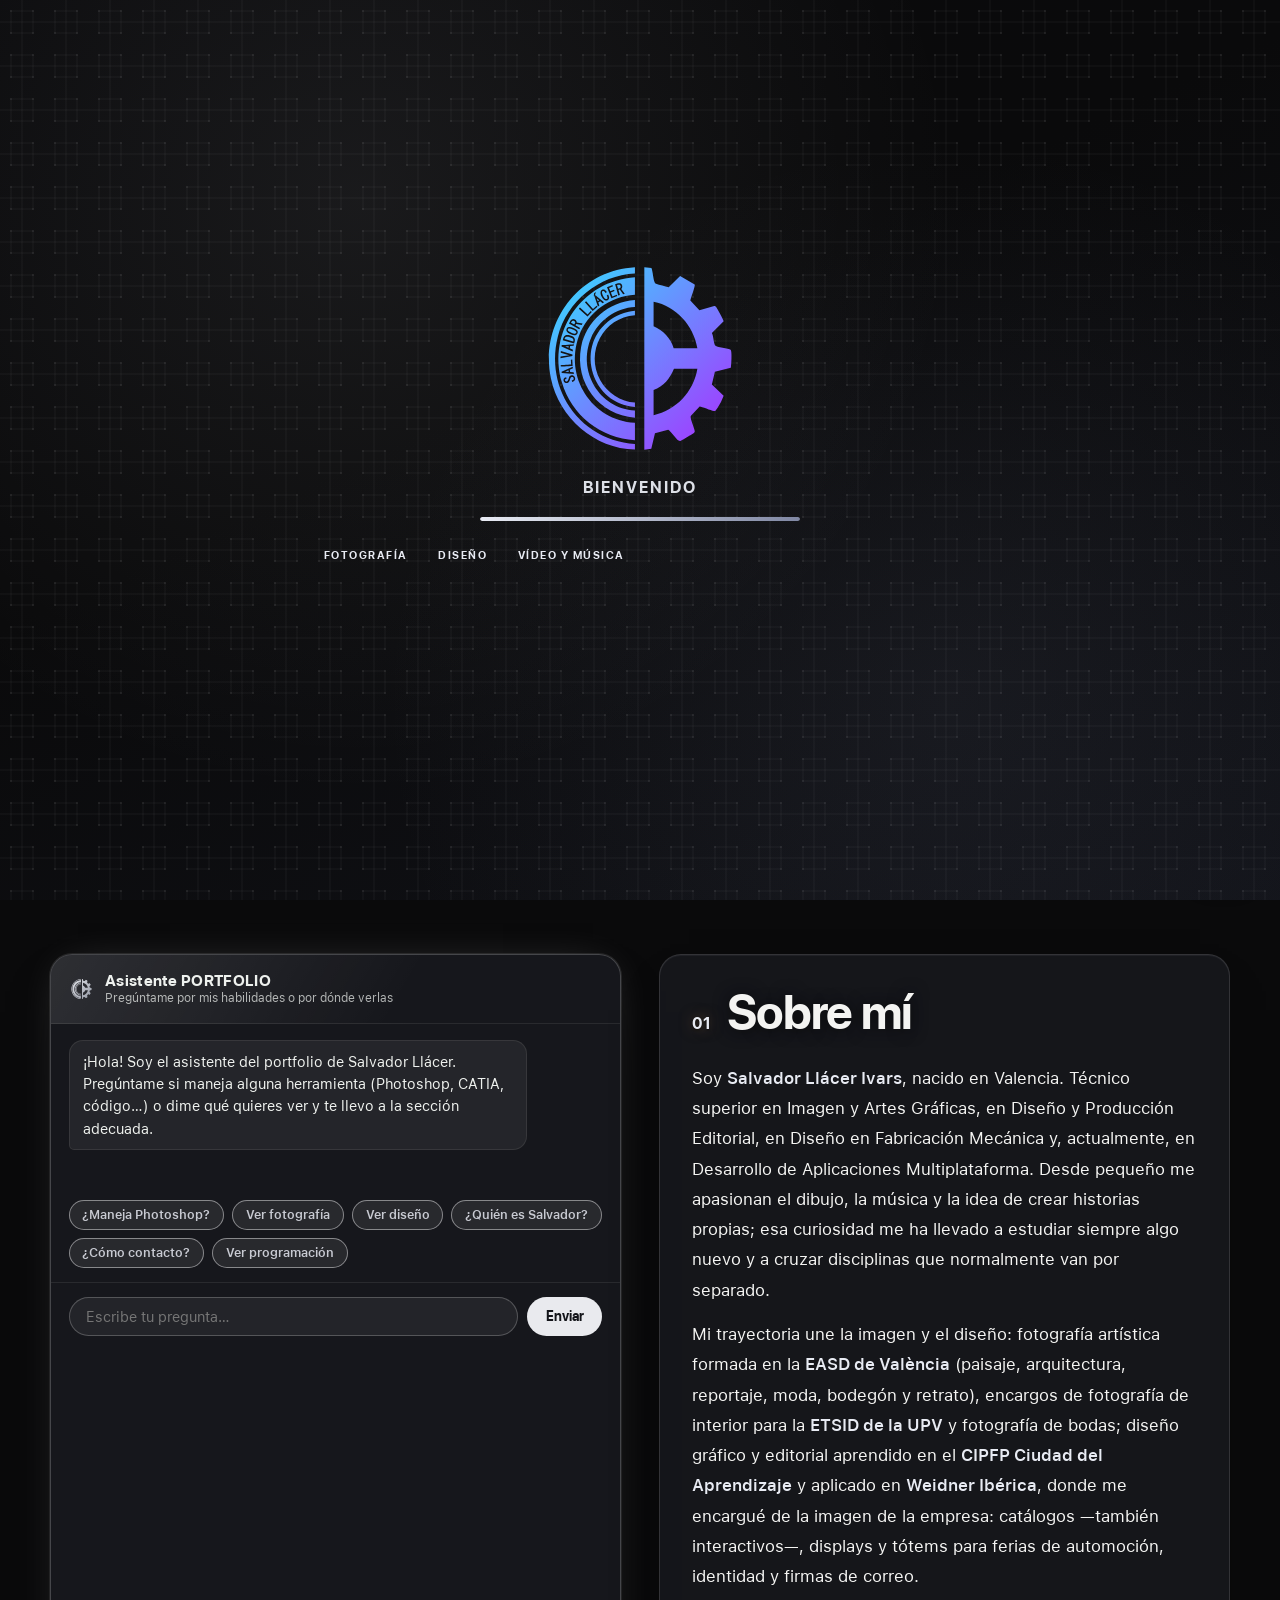
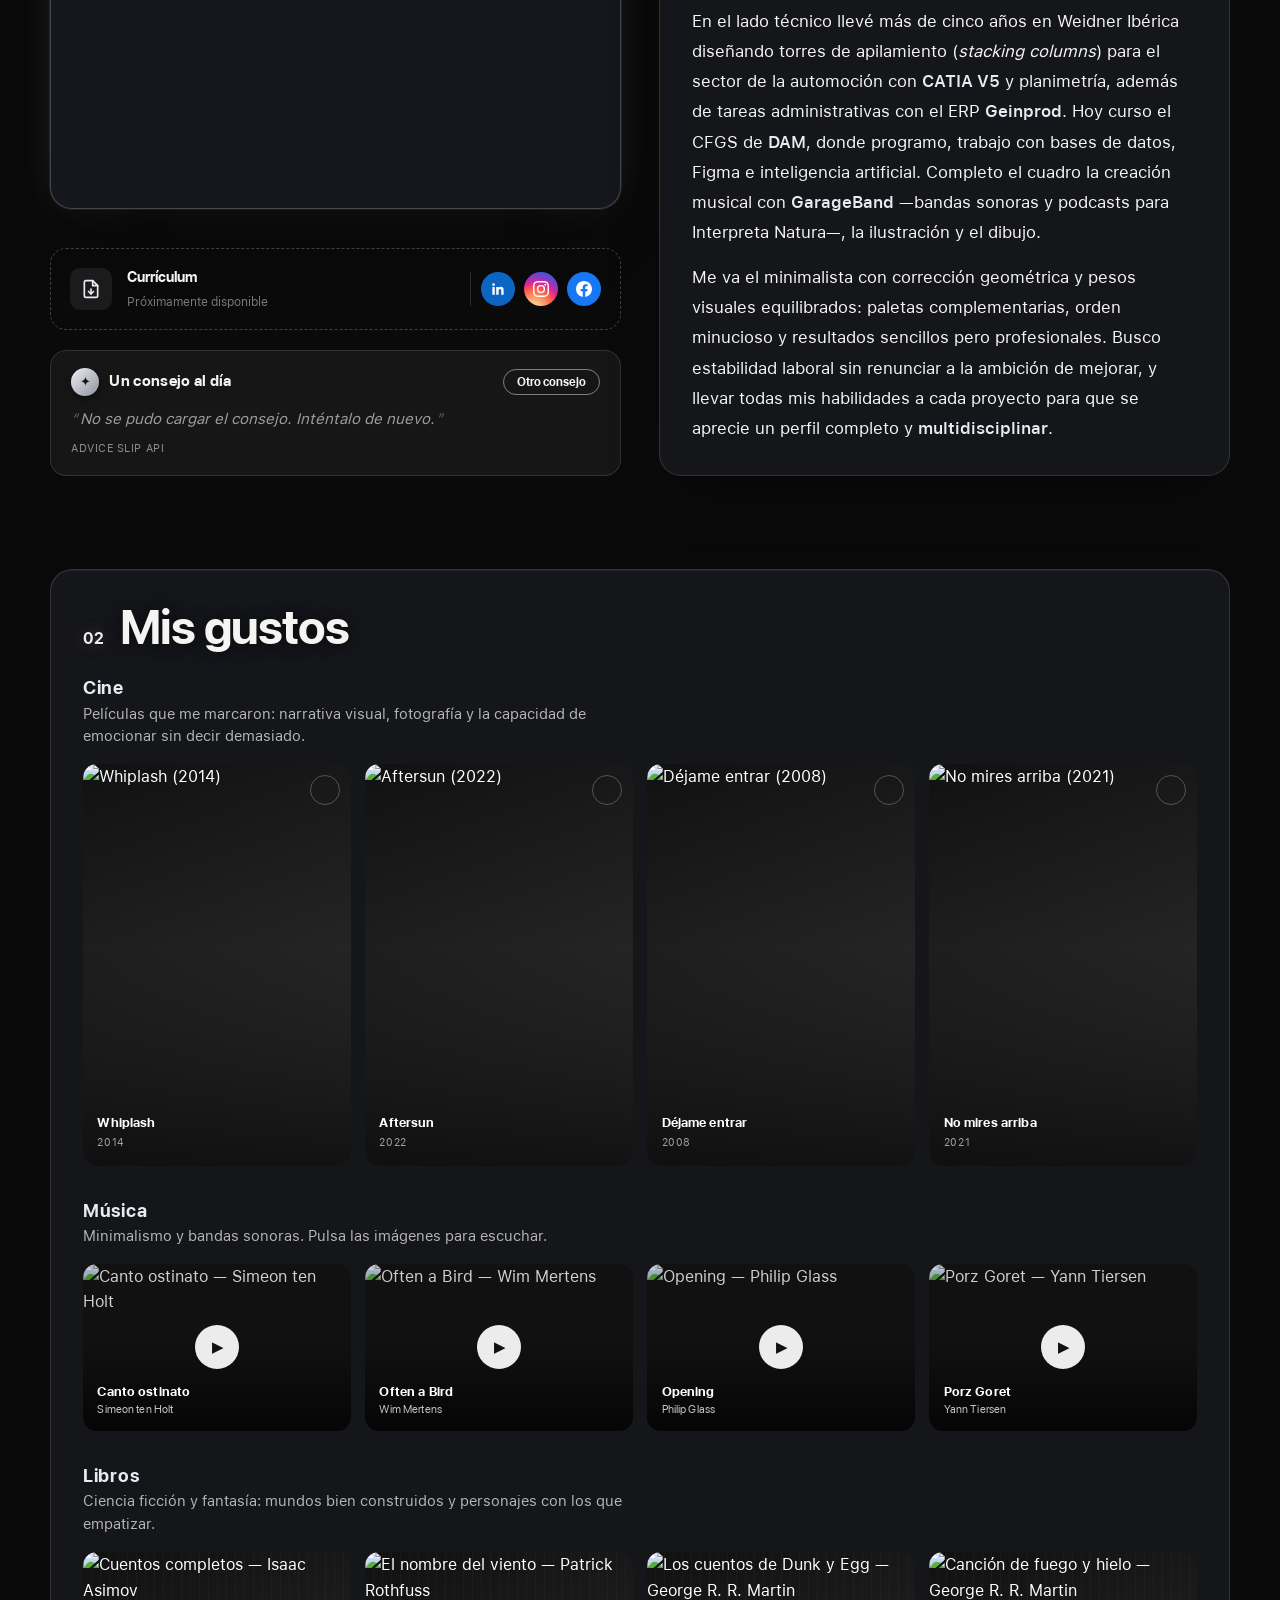
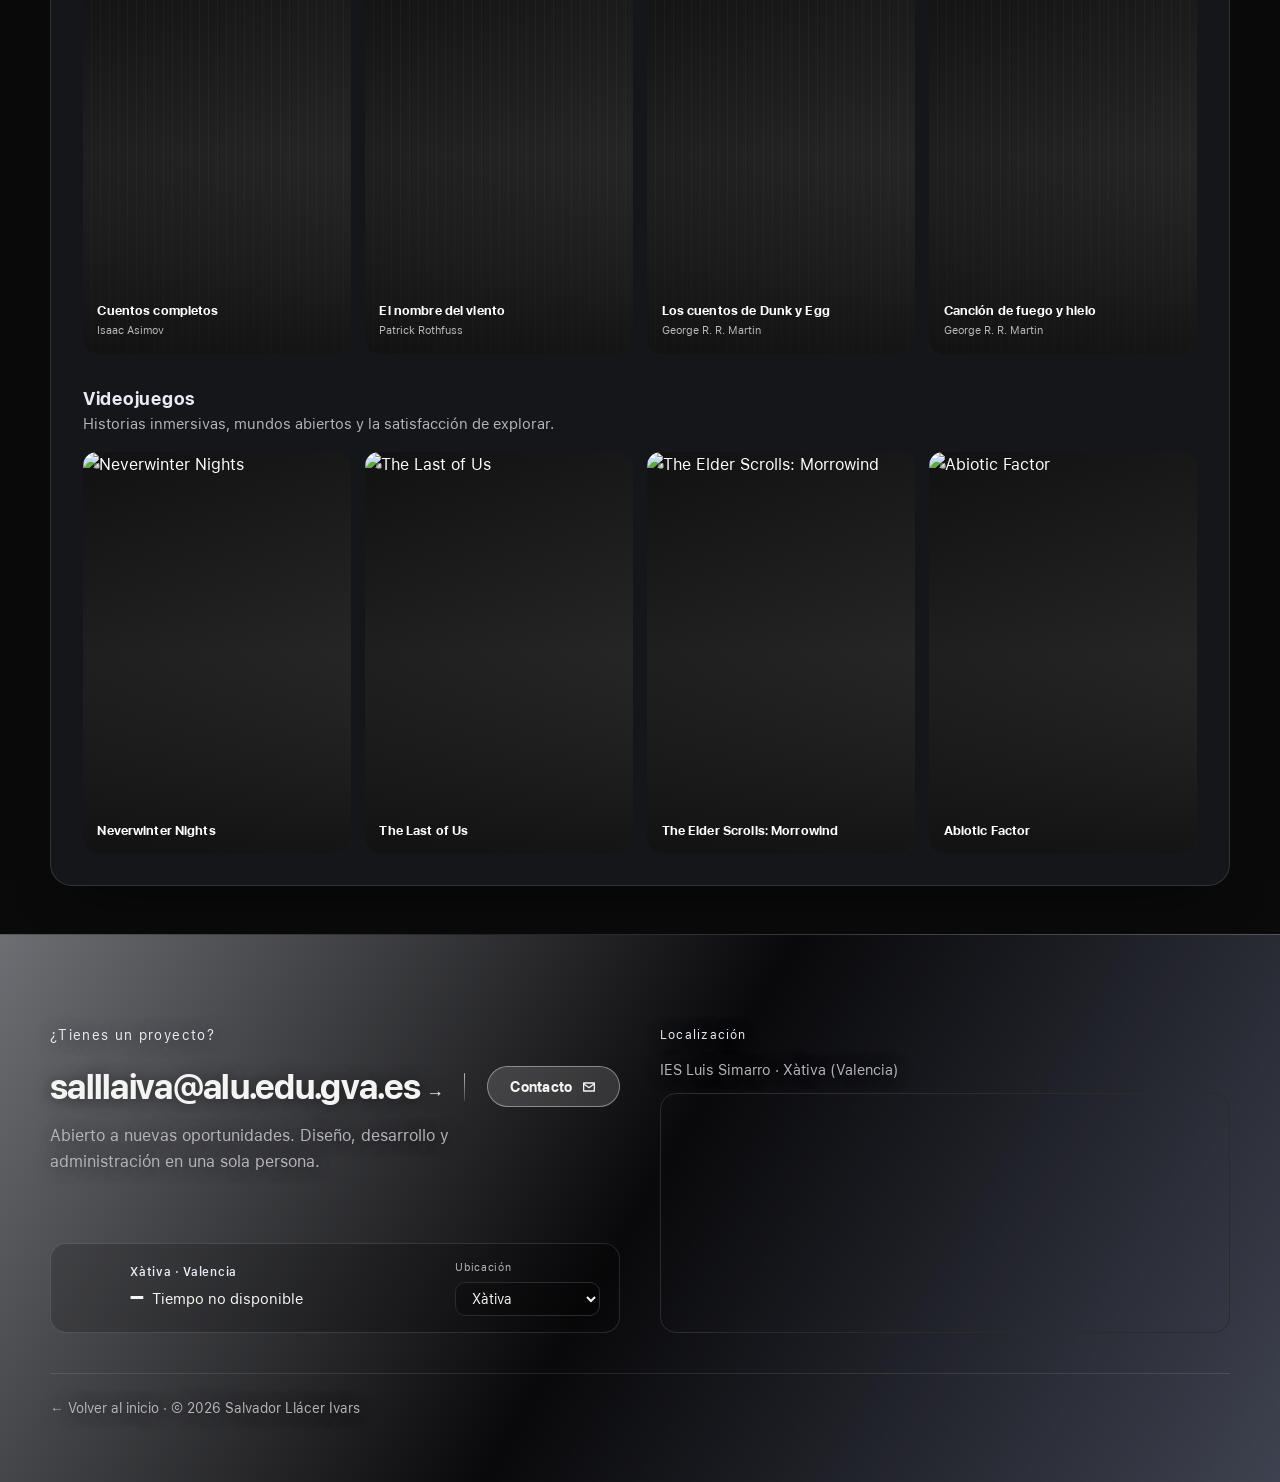
==== commit 1fae1823: "Punto de seguridad: subwebs completas (foto, diseno, video, mecanica, programacion) con APIs, juegos" ====
--- a/index.html
+++ b/index.html
@@ -36,6 +36,7 @@
         <li class="carga__tema" data-tema-carga="diseno" data-i18n="carga.tema.diseno">Dise&ntilde;o</li>
         <li class="carga__tema" data-tema-carga="video" data-i18n="carga.tema.video">V&iacute;deo y m&uacute;sica</li>
         <li class="carga__tema" data-tema-carga="fab" data-i18n="carga.tema.fab">Fabricaci&oacute;n mec&aacute;nica</li>
+        <li class="carga__tema" data-tema-carga="dam" data-i18n="carga.tema.dam">Programaci&oacute;n</li>
       </ul>
       <button class="carga__cta" id="carga-cta" type="button" data-i18n="carga.entrar">ENTRAR</button>
     </div>
@@ -184,7 +185,22 @@
             <a class="nav__grp" href="dfm.html#t-ref"><span data-i18n="sec.ref">Referentes</span></a>
           </div>
         </div>
-        <a href="#" data-soon data-tema="dam"><span data-i18n="m.dam">DAM</span></a>
+        <div class="nav__item">
+          <a href="dam.html" data-tema="dam" class="nav__toggle" aria-haspopup="true" aria-expanded="false">
+            <span data-i18n="m.dam">Programación</span>
+            <svg class="nav__chevron" viewBox="0 0 24 24" aria-hidden="true"><path d="M6 9l6 6 6-6"/></svg>
+          </a>
+          <div class="nav__drop">
+            <a class="nav__grp" href="dam.html#t-sobre"><span data-i18n="sec.sobre">Sobre mí</span></a>
+            <a class="nav__grp" href="dam.html#t-obra"><span data-i18n="sec.obra">Obra</span></a>
+            <a class="nav__grp" href="dam.html#t-form"><span data-i18n="sec.form">Formación</span></a>
+            <a class="nav__grp" href="dam.html#t-tools"><span data-i18n="sec.tools">Herramientas</span></a>
+            <a class="nav__grp" href="dam.html#t-exp"><span data-i18n="sec.exp">Experiencia</span></a>
+            <a class="nav__grp" href="dam.html#t-comp"><span data-i18n="sec.comp">Competencias</span></a>
+            <a class="nav__grp" href="dam.html#t-ref"><span data-i18n="sec.ref">Referentes</span></a>
+            <a class="nav__grp" href="dam.html#t-api"><span data-i18n="dam.api.nav">API en vivo</span></a>
+          </div>
+        </div>
       </nav>
       <div class="nav__derecha">
         <div class="lang" role="group" aria-label="Idioma / Language">
@@ -201,7 +217,7 @@
 
     <main id="contenido" tabindex="-1">
       <section class="seccion seccion--hero" aria-label="Inicio">
-        <div class="bn" data-bn role="region" aria-roledescription="carrusel" tabindex="0" aria-label="Láminas interactivas: fotografía, diseño y vídeo">
+        <div class="bn" data-bn role="region" aria-roledescription="carrusel" tabindex="0" aria-label="Láminas interactivas: fotografía, diseño, vídeo y programación">
           <div class="bn__track" data-bn-track>
             <div class="bn__slide bn__slide--intro is-on" data-bn-slide>
               <div class="bn__intro">
@@ -299,6 +315,50 @@
                 </div>
               </div>
             </div>
+            <div class="bn__slide bn__slide--dam" data-bn-slide inert>
+              <div class="bn__dam-fondo" aria-hidden="true">
+                <video data-bn-video muted loop playsinline preload="none" poster="Imagenes/DAM_sobremi.webp" src="dam/fondo dam.mp4"></video>
+                <span class="bn__dam-oscuro"></span>
+                <span class="bn__dam-rejilla"></span>
+              </div>
+              <div class="bn__dam-col">
+                <div class="bn__dam-txt">
+                  <span class="bn__etq" data-i18n="bn.dam.etq">05 — PROGRAMACIÓN</span>
+                  <h3 class="bn__tit" data-i18n="bn.dam.tit">Código que se puede tocar</h3>
+                  <p class="bn__desc" data-i18n="bn.dam.desc">Simon en Processing y en Arduino, una app de smartwatch en Figma y esta misma web hecha con IA: APIs en vivo, chatbot y verificación sin navegador.</p>
+                  <a class="bn__cta bn__cta--dam" href="dam.html" data-i18n="bn.ver">VER PORTFOLIO</a>
+                </div>
+                <div class="bn__dam-rombo">
+                <div class="bn__dam-grid">
+                <span class="bn__dam-celda bn__dam-celda--n2"><img src="Imagenes/logos/android.svg" alt="" loading="lazy" decoding="async" /></span>
+                <span class="bn__dam-celda bn__dam-celda--n2"><img src="Imagenes/logos/arduino.svg" alt="" loading="lazy" decoding="async" /></span>
+                <span class="bn__dam-celda bn__dam-celda--n2"><img src="Imagenes/logos/csharp.svg" alt="" loading="lazy" decoding="async" /></span>
+                <span class="bn__dam-celda bn__dam-celda--n2"><img src="Imagenes/logos/figma.svg" alt="" loading="lazy" decoding="async" /></span>
+                <span class="bn__dam-celda bn__dam-celda--n2"><img src="Imagenes/logos/linux.svg" alt="" loading="lazy" decoding="async" /></span>
+                <span class="bn__dam-celda bn__dam-celda--n2"><img src="Imagenes/logos/markdown.svg" alt="" loading="lazy" decoding="async" /></span>
+                <span class="bn__dam-celda bn__dam-celda--n1"><img src="Imagenes/logos/html5.svg" alt="" loading="lazy" decoding="async" /></span>
+                <span class="bn__dam-celda bn__dam-celda--n1"><img src="Imagenes/logos/css.svg" alt="" loading="lazy" decoding="async" /></span>
+                <span class="bn__dam-celda bn__dam-celda--n1"><img src="Imagenes/logos/javascript.svg" alt="" loading="lazy" decoding="async" /></span>
+                <span class="bn__dam-celda bn__dam-celda--n2"><img src="Imagenes/logos/mysql.svg" alt="" loading="lazy" decoding="async" /></span>
+                <span class="bn__dam-celda bn__dam-celda--n2"><img src="Imagenes/logos/nodedotjs.svg" alt="" loading="lazy" decoding="async" /></span>
+                <span class="bn__dam-celda bn__dam-celda--n1"><img src="Imagenes/logos/python.svg" alt="" loading="lazy" decoding="async" /></span>
+                <button class="bn__dam-celda bn__dam-celda--up" type="button" data-dam-reveal aria-label="Mostrar las tecnologías de Programación"><span aria-hidden="true">↑</span></button>
+                <span class="bn__dam-celda bn__dam-celda--n1"><img src="Imagenes/logos/java.svg" alt="" loading="lazy" decoding="async" /></span>
+                <span class="bn__dam-celda bn__dam-celda--n2"><img src="Imagenes/logos/npm.svg" alt="" loading="lazy" decoding="async" /></span>
+                <span class="bn__dam-celda bn__dam-celda--n2"><img src="Imagenes/logos/php.svg" alt="" loading="lazy" decoding="async" /></span>
+                <span class="bn__dam-celda bn__dam-celda--n1"><img src="Imagenes/logos/git.svg" alt="" loading="lazy" decoding="async" /></span>
+                <span class="bn__dam-celda bn__dam-celda--n1"><img src="Imagenes/logos/github.svg" alt="" loading="lazy" decoding="async" /></span>
+                <span class="bn__dam-celda bn__dam-celda--n1"><img src="Imagenes/logos/processing.svg" alt="" loading="lazy" decoding="async" /></span>
+                <span class="bn__dam-celda bn__dam-celda--n2"><img src="Imagenes/logos/react.svg" alt="" loading="lazy" decoding="async" /></span>
+                <span class="bn__dam-celda bn__dam-celda--n2"><img src="Imagenes/logos/sqlite.svg" alt="" loading="lazy" decoding="async" /></span>
+                <span class="bn__dam-celda bn__dam-celda--n2"><img src="Imagenes/logos/typescript.svg" alt="" loading="lazy" decoding="async" /></span>
+                <span class="bn__dam-celda bn__dam-celda--n2"><img src="Imagenes/logos/xampp.svg" alt="" loading="lazy" decoding="async" /></span>
+                <span class="bn__dam-celda bn__dam-celda--n2"><img src="Imagenes/logos/xcode.svg" alt="" loading="lazy" decoding="async" /></span>
+                <span class="bn__dam-celda bn__dam-celda--n2"><img src="Imagenes/logos/visualstudiocode.svg" alt="" loading="lazy" decoding="async" /></span>
+                </div>
+                </div>
+              </div>
+            </div>
           </div>
           <div class="bn__pag" aria-label="Láminas">
             <button class="bn__pag-i is-on" type="button" data-bn-to="0"><span>00</span></button>
@@ -306,8 +366,9 @@
             <button class="bn__pag-i" type="button" data-bn-to="2"><span>02</span></button>
             <button class="bn__pag-i" type="button" data-bn-to="3"><span>03</span></button>
             <button class="bn__pag-i" type="button" data-bn-to="4"><span>04</span></button>
-          </div>
-          <div class="bn__conteo" aria-hidden="true"><b data-bn-cur>01</b><i>/</i>05</div>
+            <button class="bn__pag-i" type="button" data-bn-to="5"><span>05</span></button>
+          </div>
+          <div class="bn__conteo" aria-hidden="true"><b data-bn-cur>01</b><i>/</i>06</div>
         </div>
       </section>
 
@@ -325,6 +386,7 @@
               <button type="button" data-q="Ver diseño" data-q-en="See design" data-i18n="bot.q3">Ver diseño</button>
               <button type="button" data-q="¿Quién es Salvador?" data-q-en="Who is Salvador?" data-i18n="bot.q4">¿Quién es Salvador?</button>
               <button type="button" data-q="¿Cómo contacto?" data-q-en="How do I contact you?" data-i18n="bot.q5">¿Cómo contacto?</button>
+              <button type="button" data-q="Ver programación" data-q-en="See programming" data-i18n="bot.q6">Ver programación</button>
             </div>
             <form class="bot__form" data-bot-form autocomplete="off">
               <input type="text" data-bot-in data-i18n-ph="bot.ph" aria-label="Escribe tu pregunta" placeholder="Escribe tu pregunta…" />
--- a/estilos.css
+++ b/estilos.css
@@ -28,8 +28,8 @@
   --pat:url("data:image/svg+xml,%3Csvg xmlns='http://www.w3.org/2000/svg' width='168' height='96'%3E%3Cg fill='%23fff'%3E%3Ccircle cx='12' cy='12' r='5.25'/%3E%3Ccircle cx='36' cy='12' r='3.5'/%3E%3Ccircle cx='60' cy='12' r='3.5'/%3E%3Ccircle cx='84' cy='12' r='5.25'/%3E%3Ccircle cx='108' cy='12' r='6.5'/%3E%3Ccircle cx='132' cy='12' r='5.25'/%3E%3Ccircle cx='156' cy='12' r='6.5'/%3E%3Ccircle cx='12' cy='36' r='6.5'/%3E%3Ccircle cx='36' cy='36' r='6.5'/%3E%3Ccircle cx='60' cy='36' r='3.5'/%3E%3Ccircle cx='84' cy='36' r='3.5'/%3E%3Ccircle cx='108' cy='36' r='6.5'/%3E%3Ccircle cx='132' cy='36' r='3.5'/%3E%3Ccircle cx='156' cy='36' r='3.5'/%3E%3Ccircle cx='12' cy='60' r='3.5'/%3E%3Ccircle cx='36' cy='60' r='6.5'/%3E%3Ccircle cx='60' cy='60' r='5.25'/%3E%3Ccircle cx='84' cy='60' r='3.5'/%3E%3Ccircle cx='108' cy='60' r='3.5'/%3E%3Ccircle cx='132' cy='60' r='6.5'/%3E%3Ccircle cx='156' cy='60' r='6.5'/%3E%3Ccircle cx='12' cy='84' r='5.25'/%3E%3Ccircle cx='36' cy='84' r='6.5'/%3E%3Ccircle cx='60' cy='84' r='5.25'/%3E%3Ccircle cx='84' cy='84' r='3.5'/%3E%3Ccircle cx='108' cy='84' r='6.5'/%3E%3Ccircle cx='132' cy='84' r='3.5'/%3E%3Ccircle cx='156' cy='84' r='6.5'/%3E%3C/g%3E%3C/svg%3E"); }
 [data-tema="musica"]{ --t1:#c6a04e; --t2:#161411; --t3:#ece8e1;
   --pat:url("data:image/svg+xml,%3Csvg xmlns='http://www.w3.org/2000/svg' width='40' height='20'%3E%3Cg stroke='%23fff' stroke-width='1'%3E%3Cpath d='M0 4h40M0 8h40M0 12h40M0 16h40'/%3E%3C/g%3E%3C/svg%3E"); }
-[data-tema="dam"]{ --t1:#e23b3b; --t2:#1f9d57; --t3:#3b82f6;
-  --pat:url("data:image/svg+xml,%3Csvg xmlns='http://www.w3.org/2000/svg' width='24' height='24'%3E%3Cg fill='none' stroke='%23fff' stroke-width='1'%3E%3Cpath d='M0 12h24M12 0v24'/%3E%3C/g%3E%3C/svg%3E"); }
+[data-tema="dam"]{ --t1:#22c55e; --t2:#022c22; --t3:#f1f5f9;
+  --pat:url("data:image/svg+xml,%3Csvg xmlns='http://www.w3.org/2000/svg' width='40' height='24'%3E%3Cg stroke='%23fff' stroke-width='1.3' stroke-linecap='round' fill='none'%3E%3Cpath d='M2 5h13M19 5h9M2 12h8M14 12h22M2 19h20M26 19h9'/%3E%3C/g%3E%3C/svg%3E"); }
 [data-tema="fab"]{ --t1:#f97316; --t2:#1e293b; --t3:#94a3b8;
   --pat:url("data:image/svg+xml,%3Csvg xmlns='http://www.w3.org/2000/svg' width='100' height='100'%3E%3Cdefs%3E%3Cpattern id='g1' width='1' height='1' patternUnits='userSpaceOnUse'%3E%3Cpath d='M1 0V1' stroke='%23fff' stroke-width='.2' opacity='.32'/%3E%3Cpath d='M0 1H1' stroke='%23fff' stroke-width='.2' opacity='.32'/%3E%3C/pattern%3E%3Cpattern id='g5' width='5' height='5' patternUnits='userSpaceOnUse'%3E%3Cpath d='M5 0V5' stroke='%23fff' stroke-width='.35' opacity='.5'/%3E%3Cpath d='M0 5H5' stroke='%23fff' stroke-width='.35' opacity='.5'/%3E%3C/pattern%3E%3Cpattern id='g10' width='10' height='10' patternUnits='userSpaceOnUse'%3E%3Cpath d='M10 0V10' stroke='%23fff' stroke-width='.6' opacity='.85'/%3E%3Cpath d='M0 10H10' stroke='%23fff' stroke-width='.6' opacity='.85'/%3E%3C/pattern%3E%3C/defs%3E%3Crect width='100' height='100' fill='url(%23g1)'/%3E%3Crect width='100' height='100' fill='url(%23g5)'/%3E%3Crect width='100' height='100' fill='url(%23g10)'/%3E%3C/svg%3E"); }
 html[data-tema="fab"]{ --panel:rgba(30,41,59,.84); --panel-borde:rgba(249,115,22,.4); --panel-brillo:rgba(249,115,22,.18); }
@@ -1019,10 +1019,10 @@
 .lab__spec-n{display:block;font-size:.68rem;letter-spacing:.06em;text-transform:uppercase;color:var(--muted);opacity:.8;margin-bottom:.35rem}
 .lab__spec-t{display:block;font-size:1.35rem;line-height:1.35;color:var(--text);overflow-wrap:anywhere}
 .lab__nota{margin:.9rem 0 0;font-size:.72rem;opacity:.65}
-.lab__icons{display:grid;grid-template-columns:repeat(auto-fill,minmax(92px,1fr));gap:.8rem}
-.lab__ico{margin:0;display:flex;flex-direction:column;align-items:center;gap:.5rem;padding:.9rem .5rem;border:1px solid rgba(128,128,128,.22);border-radius:12px;background:rgba(255,255,255,.03);transition:border-color .25s,transform .25s}
-.lab__ico:hover{border-color:rgba(25,182,214,.5);transform:translateY(-2px)}
-.lab__ico figcaption{font-size:.7rem;opacity:.7;text-align:center;color:var(--text)}
+
+
+
+
 
 /* ─── TEMA VÍDEO Y MÚSICA ─── */
 [data-tema="video"]{ --t1:#2ee6ff; --t2:#b026ff; --t3:#8f7bff;
@@ -1222,14 +1222,15 @@
 .api__dato b{display:block;font-size:.68rem;letter-spacing:.08em;text-transform:uppercase;color:var(--t3);font-weight:700;margin-bottom:.2rem}
 .api__dato span{font-size:.9rem;color:var(--text);font-weight:600}
 .api__estado{margin-top:.8rem;font-size:.82rem;color:var(--muted);min-height:1.2em}
-.api-par{margin-top:1.2rem;display:grid;grid-template-columns:1fr 1fr;gap:1.4rem;align-items:start}
-.api-par .api{margin-top:0}
+.api-par{margin-top:1.2rem;display:grid;grid-template-columns:1fr 1fr;gap:1.4rem;align-items:stretch}
+.api-par .api{margin-top:0;display:flex;flex-direction:column}
+.api-par .api .api__btn{margin-top:auto;align-self:flex-start}
 .api__h{font-size:1rem;font-weight:800;letter-spacing:.02em;color:var(--text);margin:0 0 .5rem}
 .api__nota{font-size:.76rem;line-height:1.5;color:var(--muted);margin:0 0 .9rem}
 .api select.api__input{appearance:none;background-image:linear-gradient(45deg,transparent 50%,var(--t3) 50%),linear-gradient(135deg,var(--t3) 50%,transparent 50%);background-position:calc(100% - 16px) 55%,calc(100% - 11px) 55%;background-size:5px 5px,5px 5px;background-repeat:no-repeat;padding-right:2rem;cursor:pointer}
 .api input[type=search].api__input{text-transform:none;letter-spacing:normal;margin-top:.6rem}
 .api__fila--par{display:grid;grid-template-columns:1fr 1fr;gap:.6rem;flex-wrap:initial}
-.api__btn{margin-top:1.1rem}
+.api__btn{margin-top:1.8rem}
 .api__ejemplos{margin-top:.7rem;font-size:.76rem;color:var(--muted)}
 .api__ejemplos button{background:none;border:0;color:var(--t1);cursor:pointer;font:inherit;text-decoration:underline;padding:0}
 
@@ -1250,6 +1251,38 @@
 .vidfab__prog{flex:1;height:5px;border-radius:99px;background:rgba(255,255,255,.24);cursor:pointer;position:relative;overflow:hidden}
 .vidfab__prog i{position:absolute;left:0;top:0;bottom:0;width:0;background:var(--t1);border-radius:99px;transition:width .1s linear}
 .vidfab__t{font-family:var(--titulo);font-size:.72rem;color:#fff;font-variant-numeric:tabular-nums;flex:none}
+.vid-tit{margin-top:1.6rem}
+.vid-tit h4{margin:0 0 .35rem;font-family:var(--titulo);font-size:1.02rem;letter-spacing:-.01em;color:var(--text)}
+.vid-tit p{margin:0;color:var(--muted);font-size:.92rem;line-height:1.5}
+.infografia{display:grid;grid-template-columns:repeat(5,1fr);gap:.8rem;margin-top:1.4rem}
+.infografia__paso{margin:0;display:flex;flex-direction:column;gap:.55rem;min-width:0}
+.infografia__paso img{width:100%;aspect-ratio:1;object-fit:cover;border-radius:12px;border:1px solid var(--line);background:#0b0d12;cursor:zoom-in;transition:transform .25s,border-color .25s}
+.infografia__paso img:hover{transform:scale(1.02);border-color:var(--t1)}
+.infografia__paso figcaption{font-size:.8rem;color:var(--muted);line-height:1.35}
+.infografia__paso figcaption b{color:var(--t1);margin-right:.3rem}
+.fotos-cuad{display:grid;grid-template-columns:1.779fr 2.141fr 1.332fr;gap:.9rem;margin-top:1.4rem}
+.fotos-cuad img{width:100%;height:auto;object-fit:cover;border-radius:14px;border:1px solid var(--line);background:#0b0d12;cursor:zoom-in;transition:transform .25s,border-color .25s}
+.fotos-cuad img:hover{transform:scale(1.015);border-color:var(--t1)}
+.media-fila{display:grid;grid-template-columns:1.15fr 1fr 1fr;gap:.9rem;margin-top:1.4rem;align-items:stretch}
+.media-fila img{width:100%;height:100%;object-fit:cover;border-radius:16px;border:1px solid var(--line);background:#0b0d12}
+.media-fila .vidfab{margin-top:0;display:flex}
+.media-fila .vidfab video{width:100%;height:auto;aspect-ratio:9/16;object-fit:cover}
+.galeria-fila{display:grid;grid-template-columns:repeat(2,1fr);gap:.9rem;margin-top:1.4rem}
+.galeria-fila img{width:100%;aspect-ratio:4/3;object-fit:cover;border-radius:14px;border:1px solid var(--line);background:#0b0d12}
+.fila-cadenas{display:grid;grid-template-columns:1fr 1fr;gap:.9rem;margin-top:1.4rem;align-items:stretch}
+.fila-cadenas>img{width:100%;height:auto;object-fit:cover;border-radius:14px;border:1px solid var(--line);background:#0b0d12}
+.fila-cadenas .v3d__mv{aspect-ratio:auto;height:100%;min-height:280px}
+@media (max-width:820px){
+  .infografia{grid-template-columns:repeat(3,1fr)}
+  .media-fila{grid-template-columns:1fr 1fr}
+  .media-fila .vidfab{grid-column:1/-1}
+  .media-fila .vidfab video{aspect-ratio:16/9}
+}
+@media (max-width:520px){
+  .infografia{grid-template-columns:repeat(2,1fr)}
+  .fotos-cuad,.galeria-fila,.media-fila,.fila-cadenas{grid-template-columns:1fr}
+  .fila-cadenas .v3d__mv{aspect-ratio:4/3;height:auto}
+}
 
 /* ── Drag-it índice (fab): persiana negra que sube con la rueda ── */
 .dragvid{position:relative;--rev:0;height:100%;min-height:clamp(360px,72vh,760px);overflow:hidden;background:#05070b;cursor:ns-resize;touch-action:pan-y}
@@ -1298,3 +1331,254 @@
   .api__fila{flex-direction:column}
   .api__fila--par{grid-template-columns:1fr}
 }
+
+/* ░░ TEMA PROGRAMACIÓN (dam) ░░ */
+html[data-tema="dam"]{--bg:#021b14;--text:#f1f5f9;--line:#1c3a2d;--surface:#04170f;--panel:rgba(2,44,34,.86);--panel-borde:rgba(34,197,94,.4);--panel-brillo:rgba(34,197,94,.16)}
+html[data-tema="dam"] .fondo__patron{opacity:.1;-webkit-mask-size:52px;mask-size:52px}
+html[data-tema="dam"] .fondo__objetos{opacity:1}
+html[data-tema="dam"] .fondo__objetos .obj{stroke:rgba(34,197,94,.55);opacity:.4}
+html[data-tema="dam"] .fondo__degradado{background:linear-gradient(155deg,var(--t2) 0%,var(--bg) 46%,rgba(34,197,94,.5) 132%)}
+html[data-tema="dam"] .seccion__num{color:#22c55e}
+html[data-tema="dam"] .mapa iframe{filter:invert(.9) hue-rotate(70deg) saturate(.8) contrast(.95)}
+.nav__menu a[href^="dam.html"]:hover,.nav__menu a[href^="dam.html"]:focus-visible{color:#22c55e}
+
+html[data-tema="dam"] .bot__head{background:linear-gradient(120deg,rgba(34,197,94,.2),rgba(34,197,94,0) 62%)}
+html[data-tema="dam"] .bot__avatar{background:linear-gradient(135deg,#22c55e,#15803d);box-shadow:0 4px 12px rgba(34,197,94,.4)}
+html[data-tema="dam"] .bot__msg--yo{background:#22c55e;color:#03211a}
+html[data-tema="dam"] .bot__ir{background:#22c55e;color:#03211a}
+html[data-tema="dam"] .bot__ir:hover{background:#4ade80}
+html[data-tema="dam"] .bot__sug button{color:#86efac;background:rgba(34,197,94,.14);border-color:#22c55e}
+html[data-tema="dam"] .bot__sug button:hover{background:#22c55e;color:#03211a}
+html[data-tema="dam"] .bot__form input:focus{border-color:#22c55e;box-shadow:0 0 0 3px rgba(34,197,94,.2)}
+html[data-tema="dam"] .bot__form button{background:#22c55e;color:#03211a}
+html[data-tema="dam"] .bot__form button:hover{background:#4ade80}
+
+html[data-tema="dam"] .escena{--papel-x:55.6%;--papel-y:24.5%;--papel-w:23%;--papel-h:57%}
+@media (max-width:820px){
+  html[data-tema="dam"] .escena{--papel-x:7%;--papel-y:9%;--papel-w:86%;--papel-h:82%}
+  html[data-tema="dam"] .escena__texto{background:rgba(241,245,249,.93);border-radius:14px;font-size:.92rem;line-height:1.55;justify-content:center}
+}
+
+/* ─── Slide programación (índice): vídeo atenuado + rombo de logos ─── */
+.bn__slide--dam{padding:clamp(1.4rem,4vh,3rem) clamp(1.6rem,6vw,5rem) clamp(3.6rem,7vh,4.6rem);background:#04140d}
+.bn__dam-fondo{position:absolute;inset:0}
+.bn__dam-fondo video{position:absolute;inset:0;width:100%;height:100%;object-fit:cover;object-position:center 42%;filter:saturate(.72) contrast(.95) brightness(.58)}
+.bn__dam-oscuro{position:absolute;inset:0;background:radial-gradient(125% 95% at 72% 38%,rgba(6,8,12,.28),rgba(4,6,10,.9) 80%);pointer-events:none}
+.bn__dam-rejilla{position:absolute;inset:0;background:linear-gradient(180deg,rgba(10,12,17,.5),transparent 30%,transparent 70%,rgba(10,12,17,.75)),repeating-linear-gradient(0deg,rgba(34,197,94,.06) 0 1px,transparent 1px 40px);pointer-events:none}
+.bn__slide--dam::after{content:"";position:absolute;inset:0;background:linear-gradient(94deg,rgba(2,17,12,.95) 0%,rgba(2,17,12,.84) 38%,rgba(2,17,12,.44) 66%,rgba(2,17,12,.68) 100%)}
+.bn__dam-col{position:relative;z-index:2;height:100%;display:flex;align-items:center;justify-content:center;gap:clamp(1.5rem,7vw,6rem)}
+.bn__dam-txt{display:flex;flex-direction:column;align-items:flex-start;gap:1rem;flex:0 1 auto;max-width:min(620px,46%)}
+.bn__slide--dam{--dam-etq:#e8ebf3;--dam-etq-b:rgba(232,235,243,.45);--dam-desc:#b6b8bf;--dam-c-bg:rgba(6,8,12,.72);--dam-c-line:rgba(232,235,243,.3);--dam-c-up:linear-gradient(140deg,#e8ebf3,#9aa3b8);--dam-c-up-fg:#131419;--dam-cta-bg:var(--t1);--dam-cta-fg:#1b1f1d;--dam-cta-shadow:0 14px 36px -14px rgba(0,0,0,.55)}
+html[data-tema="dam"] .bn__slide--dam{--dam-etq:#86efac;--dam-etq-b:rgba(34,197,94,.55);--dam-desc:#c7d6cd;--dam-c-bg:rgba(3,32,23,.78);--dam-c-line:rgba(34,197,94,.34);--dam-c-up:linear-gradient(140deg,#22c55e,#0a6b3a);--dam-c-up-fg:#021b14;--dam-cta-bg:#22c55e;--dam-cta-fg:#03211a;--dam-cta-shadow:0 14px 36px -14px rgba(34,197,94,.6)}
+.bn__slide--dam .bn__etq{color:var(--dam-etq);border-color:var(--dam-etq-b);transition:color .45s ease,border-color .45s ease}
+.bn__slide--dam .bn__desc{color:var(--dam-desc);transition:color .45s ease}
+.bn__cta--dam{background:var(--dam-cta-bg);color:var(--dam-cta-fg);box-shadow:var(--dam-cta-shadow)}
+.bn__cta--dam:hover{background:var(--dam-cta-bg);color:var(--dam-cta-fg);filter:brightness(1.06)}
+.bn__dam-txt>*{opacity:0;transform:translateY(12px);transition:opacity .5s ease,transform .5s cubic-bezier(.16,1,.3,1)}
+.bn__slide--dam.is-on .bn__dam-txt>*{opacity:1;transform:none}
+.bn__slide--dam.is-on .bn__dam-txt>*:nth-child(1){transition-delay:1.55s}
+.bn__slide--dam.is-on .bn__dam-txt>*:nth-child(2){transition-delay:1.72s}
+.bn__slide--dam.is-on .bn__dam-txt>*:nth-child(3){transition-delay:1.89s}
+.bn__slide--dam.is-on .bn__dam-txt .bn__cta{transition:opacity .6s ease 2.15s,transform .6s cubic-bezier(.16,1,.3,1) 2.15s,background-color .4s ease,color .4s ease,box-shadow .4s ease}
+.bn__dam-rombo{position:relative;flex:none;width:clamp(300px,min(46vw,64vh),560px);aspect-ratio:1/1;display:grid;place-items:center}
+.bn__dam-grid{--s1:.17s;--s2:.11s;--d1:.3s;--d2:.45s;width:70.7%;aspect-ratio:1/1;display:grid;grid-template-columns:repeat(5,1fr);grid-template-rows:repeat(5,1fr);gap:clamp(3px,.55vw,7px);transform:rotate(45deg);transition:transform .4s ease}
+.bn__dam-rombo:hover .bn__dam-grid{transform:rotate(45deg) scale(1.03)}
+.bn__dam-celda{position:relative;display:grid;place-items:center;background:var(--dam-c-bg);border:1px solid var(--dam-c-line);border-radius:9px;backdrop-filter:blur(2px);-webkit-backdrop-filter:blur(2px);opacity:0;transform:scale(.72) translateY(6px);transition:opacity .75s cubic-bezier(.16,1,.3,1),transform .75s cubic-bezier(.16,1,.3,1),background-color .45s ease,border-color .45s ease}
+.bn__dam-celda img{width:54%;height:54%;object-fit:contain;transform:rotate(-45deg);filter:brightness(0) invert(1) drop-shadow(0 2px 6px rgba(0,0,0,.65))}
+.bn__dam-celda--up{padding:0;font:inherit;background:var(--dam-c-up);border-color:var(--dam-c-line);color:var(--dam-c-up-fg);text-decoration:none;cursor:pointer;box-shadow:0 12px 28px -12px rgba(0,0,0,.75)}
+.bn__dam-celda--up span{display:grid;place-items:center;width:100%;height:100%;transform:rotate(-45deg);font-family:var(--titulo);font-weight:800;font-size:clamp(1rem,1.9vw,1.5rem);line-height:1;transition:transform .25s}
+.bn__dam-celda--up:hover span{transform:rotate(-45deg) scale(1.14)}
+.bn__dam-celda--up:focus-visible{outline:3px solid #22c55e;outline-offset:3px}
+.bn__slide--dam.is-on .bn__dam-celda--up{opacity:1;transform:none;transition-delay:.15s}
+.bn__slide--dam.is-on .bn__dam-celda--n1,.bn__dam-grid.is-reveal .bn__dam-celda--n1{opacity:1;transform:none;transition-delay:calc(var(--d1) + var(--i,0)*var(--s1))}
+.bn__slide--dam.is-on .bn__dam-celda--n2,.bn__dam-grid.is-reveal .bn__dam-celda--n2{opacity:1;transform:none;transition-delay:calc(var(--d2) + var(--i,0)*var(--s2))}
+@media (max-width:700px){
+  .bn__dam-col{flex-direction:column;align-items:flex-start;justify-content:center;gap:1.1rem}
+  .bn__dam-txt{max-width:100%;flex:none}
+  .bn__dam-rombo{width:min(74vw,300px);align-self:center}
+  .bn__dam-grid{--s1:.1s;--s2:.07s;--d1:.25s;--d2:.35s}
+}
+
+/* ─── Simon (dam): port fiel del sketch Processing ─── */
+.simon-shell{height:var(--media-h);display:flex;align-items:center;justify-content:center;background:var(--surface);border:1px solid var(--line);border-left:3px solid var(--t1);border-radius:16px;padding:clamp(.7rem,1.8vw,1.2rem)}
+.simon{position:relative;height:100%;aspect-ratio:1/1;container-type:inline-size;background:#fff;overflow:hidden;border-radius:10px;user-select:none;-webkit-user-select:none;touch-action:manipulation}
+.simon__menu{position:absolute;inset:0;background:#fff}
+.simon__titulo{position:absolute;left:0;right:0;top:10%;margin:0;text-align:center;font-family:var(--titulo);font-weight:800;font-size:max(14px,25cqw);line-height:1;letter-spacing:-.03em;color:#000}
+.simon__play{position:absolute;left:50%;top:50%;width:25%;aspect-ratio:1/1;padding:0;transform:translate(-50%,-50%);border:0;border-radius:50%;background:#ff0000;cursor:pointer;transition:filter .15s ease,transform .15s ease}
+.simon__play:hover{filter:brightness(1.1)}
+.simon__play:active{transform:translate(-50%,-50%) scale(.95)}
+.simon__play:focus-visible{outline:3px solid #111;outline-offset:4px}
+.simon__jugar{position:absolute;left:0;right:0;top:65.5%;margin:0;text-align:center;font-family:var(--titulo);font-weight:700;font-size:max(11px,6.25cqw);line-height:1;color:#000;pointer-events:none}
+.simon__msg{position:absolute;left:5%;right:5%;top:79.5%;margin:0;text-align:center;font-family:var(--titulo);font-weight:800;font-size:max(10px,9.375cqw);line-height:1;color:#111;pointer-events:none}
+.simon__flecha{position:absolute;left:8.75%;top:12.5%;width:24.1%;height:34.1%;object-fit:contain;animation:simonFlecha .6s linear infinite;pointer-events:none}
+@keyframes simonFlecha{0%,100%{top:12.5%}50%{top:16.25%}}
+.simon__juego{position:absolute;inset:0;display:none;grid-template-columns:1fr 1fr;grid-template-rows:1fr 1fr;background:#000}
+.simon.is-juego .simon__menu{display:none}
+.simon.is-juego .simon__juego{display:grid}
+.simon__pad{position:relative;padding:0;box-sizing:border-box;border:1.25cqw solid #000;cursor:pointer;transition:background-color .08s linear}
+.simon__pad--r{background:#7f0000;--hx:100%;--hy:100%}
+.simon__pad--g{background:#007f00;--hx:0%;--hy:100%}
+.simon__pad--b{background:#00007f;--hx:100%;--hy:0%}
+.simon__pad--a{background:#7f7f00;--hx:0%;--hy:0%}
+.simon__pad.is-on{transition:none}
+.simon__pad--r.is-on{background:#ff0000}
+.simon__pad--g.is-on{background:#00ff00}
+.simon__pad--b.is-on{background:#0000ff}
+.simon__pad--a.is-on{background:#ffff00}
+.simon__pad::after{content:"";position:absolute;inset:0;background:radial-gradient(circle at var(--hx,50%) var(--hy,50%),transparent 12.5cqw,rgba(255,255,255,.118) 12.6cqw);opacity:0;transition:opacity .12s ease;pointer-events:none}
+.simon__juego.is-turno .simon__pad:hover::after{opacity:1}
+.simon__pad:focus-visible{outline:3px solid #fff;outline-offset:-5px;z-index:2}
+.simon__marco{position:absolute;inset:0;z-index:3;width:100%;height:100%;object-fit:fill;pointer-events:none}
+
+/* ─── Fila obra (dam): juego + vídeo a la misma altura ─── */
+.dam-fila{--media-h:clamp(240px,26vw,340px);display:grid;grid-template-columns:1fr 1fr;gap:clamp(1rem,2vw,1.6rem);margin-top:1.2rem;align-items:stretch}
+.dam-fila__col{min-width:0;display:flex;flex-direction:column;gap:.6rem}
+.dam-fila__col .serie__titulo{min-height:2.6em;display:flex;align-items:flex-end}
+.dam-fila__caja{height:var(--media-h);margin-top:auto;display:flex;align-items:stretch;justify-content:center;min-width:0}
+.dam-fila__caja .simon-shell{height:100%;width:100%}
+.dam-fila__caja--video{position:relative;overflow:hidden;border-radius:16px;border:1px solid var(--line);border-left:3px solid var(--t1);background:#000}
+.dam-fila__caja--video video{position:absolute;inset:0;width:100%;height:100%;object-fit:cover;transform:rotate(-45deg) scale(1.8);display:block}
+.dam-fila__cap{margin:0;font-size:.86rem;color:var(--muted);line-height:1.5}
+.dam-fila__cap b{color:var(--text)}
+@media (max-width:820px){
+  .dam-fila{grid-template-columns:1fr;--media-h:clamp(220px,66vw,360px)}
+  .dam-fila__col .serie__titulo{min-height:0}
+}
+
+/* ─── Fachada embed (dam): Figma click-to-load ─── */
+.facade{position:relative;margin-top:1rem;border:1px solid var(--line);border-radius:16px;overflow:hidden;min-height:clamp(340px,56vh,540px);display:grid;place-items:center;text-align:center;padding:1.6rem;background:radial-gradient(circle at 28% 20%,rgba(34,197,94,.14),transparent 56%),radial-gradient(circle at 76% 82%,rgba(34,197,94,.08),transparent 52%),#0b0d12}
+.facade iframe{position:absolute;inset:0;width:100%;height:100%;border:0;background:#0b0d12}
+.facade__cta{position:relative;z-index:1;display:flex;flex-direction:column;align-items:center;gap:.9rem}
+.facade__logo{width:56px;height:56px;object-fit:contain}
+.facade__tit{margin:0;font-family:var(--titulo);font-size:1.05rem;font-weight:800;color:var(--text)}
+.facade__nota{margin:0;font-size:.8rem;color:var(--muted);max-width:46ch;line-height:1.5}
+.facade__btn{border:1.5px solid var(--t1);background:transparent;color:var(--t1);border-radius:999px;padding:.55rem 1.4rem;font-family:var(--titulo);font-size:.82rem;font-weight:800;letter-spacing:.06em;cursor:pointer;transition:background .2s,color .2s}
+.facade__btn:hover{background:var(--t1);color:#03211a}
+.facade.is-on .facade__cta{display:none}
+
+/* ─── API GitHub (dam) ─── */
+.gh-grid{display:grid;grid-template-columns:repeat(auto-fill,minmax(210px,1fr));gap:.7rem;margin-top:.9rem}
+.gh-card{display:flex;flex-direction:column;gap:.28rem;background:#0b0d12;border:1px solid var(--line);border-radius:11px;padding:.75rem .9rem;text-decoration:none;color:inherit;transition:border-color .2s,transform .2s}
+.gh-card:hover{border-color:var(--t1);transform:translateY(-2px)}
+.gh-card b{font-size:.9rem;font-weight:700;color:var(--text);overflow-wrap:anywhere}
+.gh-card span{font-size:.74rem;color:var(--muted);display:-webkit-box;-webkit-line-clamp:2;-webkit-box-orient:vertical;overflow:hidden}
+.gh-card i{font-style:normal;font-size:.66rem;letter-spacing:.07em;text-transform:uppercase;color:var(--t3)}
+
+@media (prefers-reduced-motion:reduce){
+  .bn__dam-txt>*,.bn__dam-celda,.bn__slide--dam.is-on .bn__dam-txt .bn__cta{transition:none!important}
+  .bn__dam-grid.is-reveal .bn__dam-celda{transition-delay:0s!important}
+  .bn__dam-celda--up span{transition:none}
+  .simon__flecha{animation:none}
+}
+
+/* ─── Herramientas (dam): 9 tarjetas en fila ─── */
+html[data-tema="dam"] .tools{grid-template-columns:repeat(9,minmax(0,1fr));gap:.6rem}
+html[data-tema="dam"] .tool-card{gap:.7rem;padding:.9rem .5rem 1rem;align-items:center;text-align:center}
+html[data-tema="dam"] .tool-card__top{flex-direction:column;justify-content:flex-start;gap:.6rem}
+html[data-tema="dam"] .tool-card__name{font-size:.75rem;white-space:normal;text-align:center;flex:none;line-height:1.15;overflow:visible;text-overflow:clip}
+html[data-tema="dam"] .tool-card__logo{width:46px;height:46px}
+html[data-tema="dam"] .tool-card__logo img[src$="github.svg"]{filter:invert(1)}
+@media (max-width:1120px){html[data-tema="dam"] .tools{grid-template-columns:repeat(5,minmax(0,1fr))}}
+@media (max-width:680px){html[data-tema="dam"] .tools{grid-template-columns:repeat(3,minmax(0,1fr))}}
+@media (max-width:420px){html[data-tema="dam"] .tools{grid-template-columns:repeat(2,minmax(0,1fr))}}
+
+/* ─── Proceso / infografía (dam) ─── */
+.proceso{display:grid;grid-template-columns:repeat(4,minmax(0,1fr));gap:.9rem;margin-top:1.4rem}
+.proceso__fase{display:flex;flex-direction:column;gap:.7rem;min-width:0;background:var(--surface);border:1px solid var(--line);border-top:3px solid var(--t1);border-radius:14px;padding:1rem 1rem 1.1rem}
+.proceso__head{display:flex;align-items:center;gap:.6rem}
+.proceso__num{flex:none;width:30px;height:30px;display:grid;place-items:center;border-radius:9px;background:var(--t1);color:#03211a;font-family:var(--titulo);font-weight:800;font-size:.9rem;line-height:1}
+.proceso__tit{margin:0;font-size:.98rem;font-weight:800;line-height:1.2;color:var(--text)}
+.proceso__desc{margin:0;color:var(--muted);font-size:.82rem;line-height:1.5}
+.proceso__pasos{list-style:none;margin:0;padding:0;display:grid;gap:.45rem}
+.proceso__pasos li{display:flex;align-items:center;gap:.6rem;background:#0b0d12;border:1px solid var(--line);border-radius:10px;padding:.45rem .6rem;font-size:.8rem;line-height:1.3;color:var(--text)}
+.proceso__pasos b{flex:none;font-size:.66rem;font-weight:800;letter-spacing:.03em;color:var(--t3);font-variant-numeric:tabular-nums}
+.proceso__pasos img{flex:none;width:44px;height:33px;object-fit:cover;border-radius:7px}
+.proceso__loop{grid-column:1/-1;display:flex;align-items:center;gap:.65rem;margin-top:.1rem;border:1px dashed var(--line);border-radius:12px;padding:.7rem .95rem;color:var(--muted);font-size:.85rem;line-height:1.45}
+.proceso__loop b{color:var(--t1);font-weight:800;white-space:nowrap}
+@media (max-width:980px){.proceso{grid-template-columns:repeat(2,1fr)}}
+@media (max-width:560px){.proceso{grid-template-columns:1fr}}
+@media (max-width:480px){
+  .nav__cta{display:none}
+  .nav__derecha{gap:.55rem}
+  .viewbtn{margin-right:0}
+}
+
+/* ─── Figma doble vista (dam) ─── */
+.figma-marco{position:relative;height:clamp(360px,50vh,560px);border-radius:14px;border:1px solid var(--line);overflow:hidden;background:#1e1e1e}
+.figma-marco iframe{position:absolute;left:0;top:0;width:100%;height:100%;border:0;background:#1e1e1e}
+.figma-marco--full{height:clamp(420px,58vh,660px);margin-top:1rem}
+
+/* ─── Juego Teclas (dam) ─── */
+.teclas{position:relative;margin-top:1.2rem;border:1px solid var(--line);border-radius:16px;overflow:hidden;background:#050608}
+.teclas__escena{position:relative;padding:1rem 1rem 0;background:radial-gradient(120% 90% at 50% -20%,rgba(120,160,255,.14),transparent 55%),radial-gradient(60% 40% at 22% 110%,rgba(255,220,150,.10),transparent 60%),radial-gradient(60% 40% at 78% 110%,rgba(150,200,255,.08),transparent 60%),#04050a}
+.teclas__luz{position:absolute;inset:0;pointer-events:none;background:radial-gradient(ellipse 50% 30% at 50% 10%,rgba(255,255,255,.06),transparent 70%)}
+.teclas__barra{position:relative;z-index:1;display:grid;grid-template-columns:auto 1fr auto;gap:.8rem;align-items:center}
+.teclas__metro{display:flex;flex-direction:column;gap:.3rem;align-items:center;background:rgba(8,10,14,.78);border:1px solid rgba(255,255,255,.1);border-radius:10px;padding:.45rem .6rem;min-width:88px}
+.teclas__metro-beats{display:flex;gap:.25rem}
+.teclas__metro-beat{width:10px;height:10px;border-radius:50%;background:#2a2f3a;border:1px solid rgba(255,255,255,.12);transition:background .08s,box-shadow .08s}
+.teclas__metro-beat.is-on{background:var(--t1);box-shadow:0 0 8px rgba(34,197,94,.8)}
+.teclas__bpm{font-size:.62rem;letter-spacing:.08em;color:#9aa3b2;text-transform:uppercase}
+.teclas__bpm b{color:#e8ebf3;font-variant-numeric:tabular-nums}
+.teclas__staff{position:relative;height:84px;border-radius:10px;background:#f5f3ec;overflow:hidden;box-shadow:0 6px 18px rgba(0,0,0,.4)}
+.teclas__lines{position:absolute;inset:0;width:100%;height:100%}
+.teclas__lines line{stroke:#3a3f4a;stroke-width:1}
+.teclas__notas{position:absolute;inset:0}
+.teclas__nota{position:absolute;top:50%;left:100%;width:19px;height:19px;margin:-9.5px 0 0 -9.5px;border-radius:50%;background:#171a21;color:#f5f3ec;font:700 .55rem/19px var(--texto,sans-serif);text-align:center;transition:background .15s,transform .15s;will-change:transform}
+.teclas__nota.is-ok{background:#1f9d55;color:#fff}
+.teclas__nota.is-cur{outline:2px solid #22c55e;transform:scale(1.2)}
+.teclas__hud-r{display:flex;flex-direction:column;gap:.3rem;align-items:flex-end;min-width:110px}
+.teclas__ronda{margin:0;font-size:.72rem;letter-spacing:.06em;text-transform:uppercase;color:#9aa3b2}
+.teclas__ronda b{color:#e8ebf3;font-variant-numeric:tabular-nums}
+.teclas__tiempo{width:110px;height:7px;border-radius:99px;background:#1a1f28;overflow:hidden;border:1px solid rgba(255,255,255,.08)}
+.teclas__tiempo-barra{height:100%;width:0%;background:linear-gradient(90deg,#22c55e,#a3e635);transition:width .1s linear}
+.teclas__estado{position:relative;z-index:1;min-height:1.4em;margin:.55rem 0 .2rem;text-align:center;font-size:.85rem;color:#cfd6e4;letter-spacing:.04em}
+.teclas__piano{position:relative;z-index:1;display:flex;justify-content:center;height:clamp(120px,18vw,170px);user-select:none;touch-action:none;padding:0 2px}
+.teclas__white{flex:0 0 clamp(46px,7.2vw,88px);position:relative;background:linear-gradient(#f4f2ea,#dfdcd2 78%,#c9c5ba);border:1px solid #22262e;border-top:none;border-radius:0 0 6px 6px;cursor:pointer;transition:transform .06s,background .12s;padding:0}
+
+.teclas__white:hover{background:linear-gradient(#fff,#e9e6dc 78%,#d4d0c5)}
+.teclas__white.is-down{transform:translateY(2px);background:linear-gradient(#dfe9df,#cfe0cf 78%,#b7c8b7)}
+.teclas__black{position:absolute;top:0;height:62%;width:clamp(24px,4vw,52px);background:linear-gradient(180deg,#262b34 0%,#0b0c10 78%);border:none;border-radius:0 0 5px 5px;z-index:3;cursor:pointer;transition:transform .06s,background .12s;padding:0;box-shadow:0 2px 5px rgba(0,0,0,.55)}
+
+.teclas__black:hover{background:linear-gradient(180deg,#31374a 0%,#14161c 78%)}
+.teclas__black.is-down{transform:translateY(2px)}
+.teclas__menu{position:absolute;inset:0;z-index:10;display:flex;flex-direction:column;align-items:center;justify-content:center;gap:1rem;background:rgba(4,5,10,.82);backdrop-filter:blur(6px);-webkit-backdrop-filter:blur(6px)}
+.teclas__menu[hidden]{display:none}
+.teclas__jugar{font-size:.95rem}
+.teclas__dif{display:flex;gap:.45rem}
+.teclas__dif button{background:transparent;border:1px solid rgba(255,255,255,.18);color:#9aa3b2;border-radius:999px;padding:.4rem 1rem;font-family:var(--titulo);font-size:.78rem;font-weight:700;letter-spacing:.05em;cursor:pointer;transition:border-color .18s,color .18s,background .18s}
+.teclas__dif button:hover{border-color:rgba(255,255,255,.4);color:#e8ebf3}
+.teclas__dif button.is-on{border-color:var(--t1);color:var(--t1);background:rgba(34,197,94,.1)}
+.teclas__ayuda{margin:0;font-size:.74rem;color:#9aa3b2;letter-spacing:.04em}
+.teclas__over{position:absolute;inset:0;z-index:20;display:flex;align-items:center;justify-content:center;background:#000}
+.teclas__over[hidden]{display:none}
+.teclas__over-txt{margin:0;font-family:var(--titulo);font-size:clamp(1.4rem,4vw,2.2rem);font-weight:900;letter-spacing:.22em;color:#fff}
+@media (max-width:640px){
+  .teclas__barra{grid-template-columns:1fr auto;grid-template-areas:"staff staff" "metro hud"}
+  .teclas__metro{grid-area:metro;flex-direction:row;min-width:0}
+  .teclas__hud-r{grid-area:hud}
+  .teclas__staff{grid-area:staff}
+}
+
+/* ─── Proceso detallado (dam) ─── */
+.proceso__dets{grid-column:1/-1;display:grid;grid-template-columns:repeat(3,minmax(0,1fr));gap:.75rem;margin-top:.2rem}
+.proceso__det{background:var(--surface);border:1px solid var(--line);border-radius:12px;padding:.85rem .95rem}
+.proceso__det h5{margin:0 0 .35rem;font-size:.88rem;font-weight:800;color:var(--text);line-height:1.25}
+.proceso__det p{margin:0;color:var(--muted);font-size:.8rem;line-height:1.55}
+@media (max-width:980px){.proceso__dets{grid-template-columns:repeat(2,1fr)}}
+@media (max-width:560px){.proceso__dets{grid-template-columns:1fr}}
+/* ─── Indicador de música en el nav (parpadea mientras suena) ─── */
+.nav__son{display:none;align-items:center;gap:.3rem;color:var(--t1);margin-right:.35rem;font-size:.95rem;line-height:1}
+.nav__son svg{width:17px;height:17px;fill:currentColor}
+.nav__son.is-on{display:inline-flex;animation:navSonParpadeo 1.8s ease-in-out infinite}
+@keyframes navSonParpadeo{0%,100%{opacity:1}50%{opacity:.3}}
+@media (prefers-reduced-motion:reduce){.nav__son.is-on{animation:none;opacity:.85}}
+
+/* ─── API Dev.to (dam) ─── */
+.devto-grid{list-style:none;margin:.9rem 0 0;padding:0;display:grid;grid-template-columns:repeat(auto-fill,minmax(245px,1fr));gap:.75rem}
+.devto-card{display:flex;flex-direction:column;gap:.4rem;height:100%;background:#0b0d12;border:1px solid var(--line);border-radius:12px;padding:.8rem .95rem;text-decoration:none;color:inherit;transition:border-color .22s,transform .22s}
+.devto-card:hover{border-color:var(--t1);transform:translateY(-2px)}
+.devto-card__cab{display:flex;justify-content:space-between;gap:.7rem;align-items:center;font-size:.7rem;color:var(--muted)}
+.devto-card__aut{overflow:hidden;text-overflow:ellipsis;white-space:nowrap}
+.devto-card__reac{flex:none;color:var(--t1);font-weight:700;font-variant-numeric:tabular-nums}
+.devto-card__tit{font-size:.9rem;font-weight:700;color:var(--text);line-height:1.35;display:-webkit-box;-webkit-line-clamp:2;-webkit-box-orient:vertical;overflow:hidden}
+.devto-card__tags{font-size:.68rem;color:var(--t3);letter-spacing:.03em;overflow:hidden;text-overflow:ellipsis;white-space:nowrap}
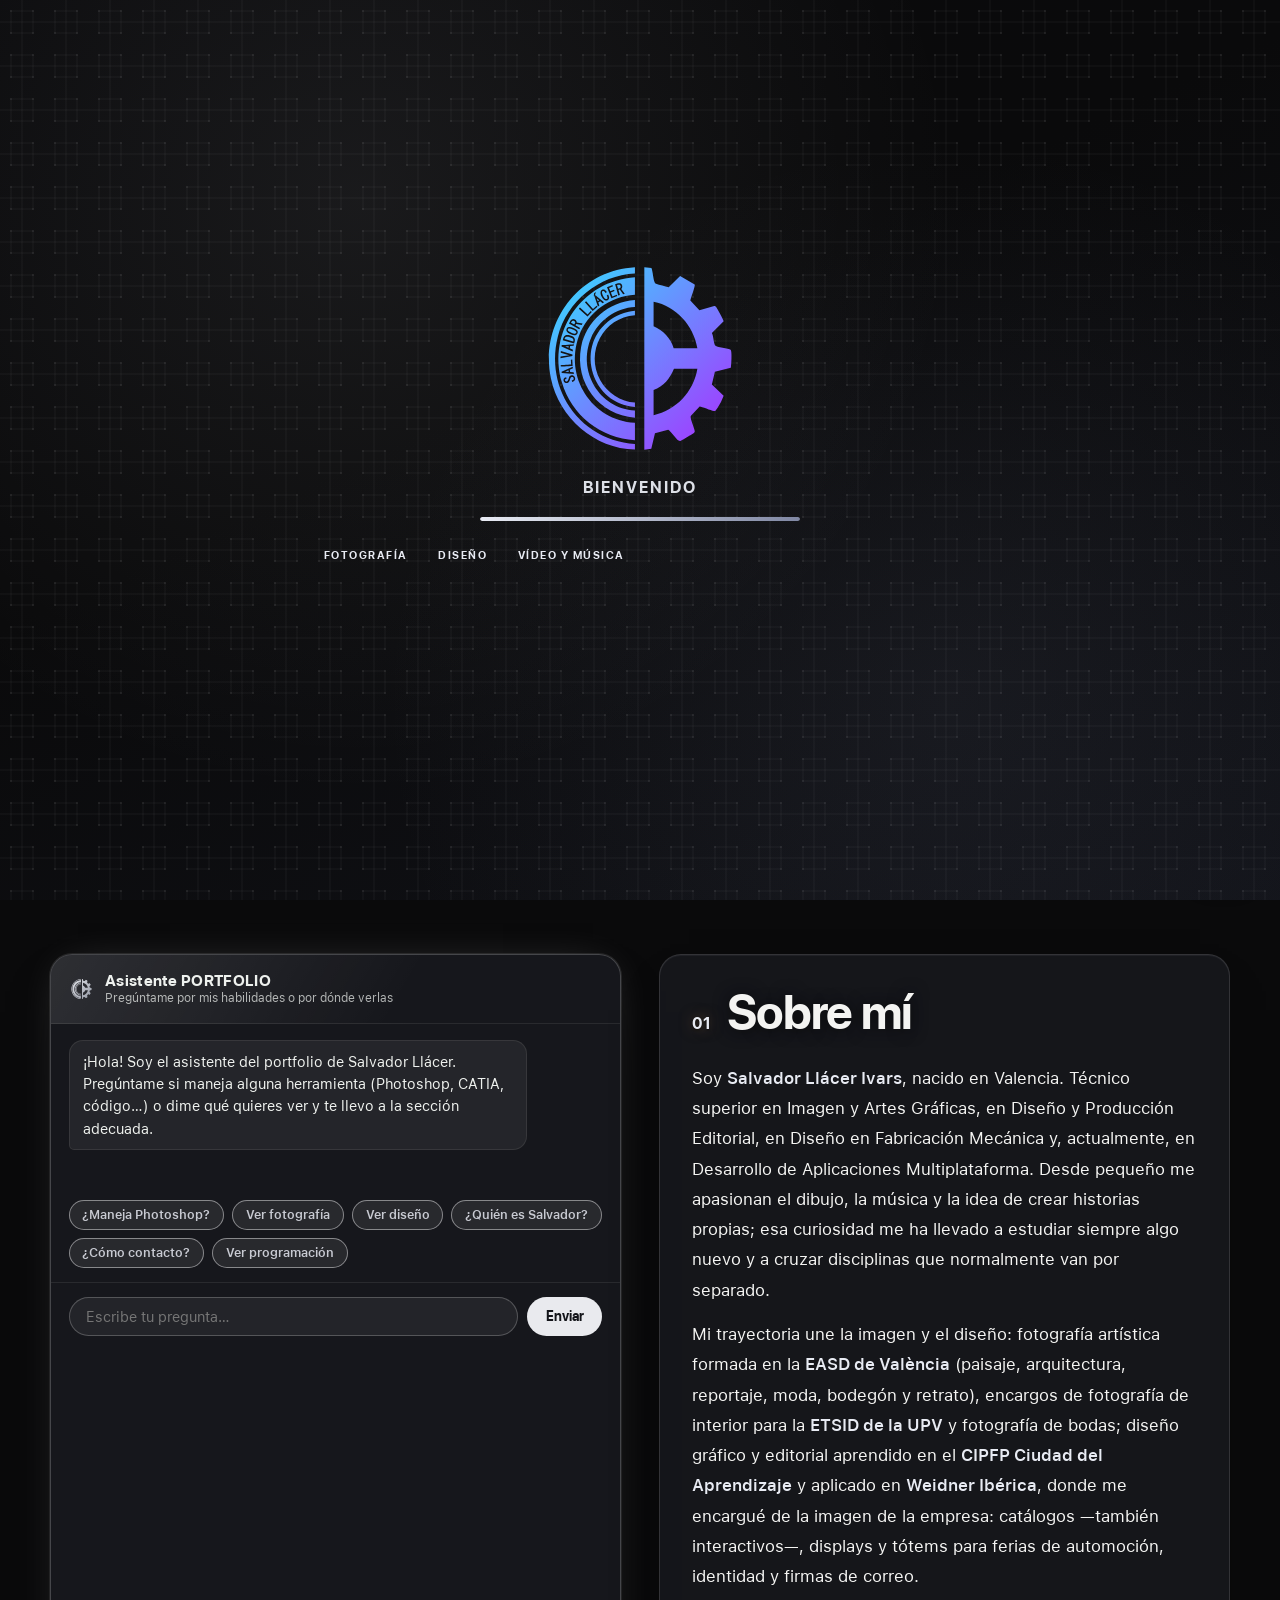
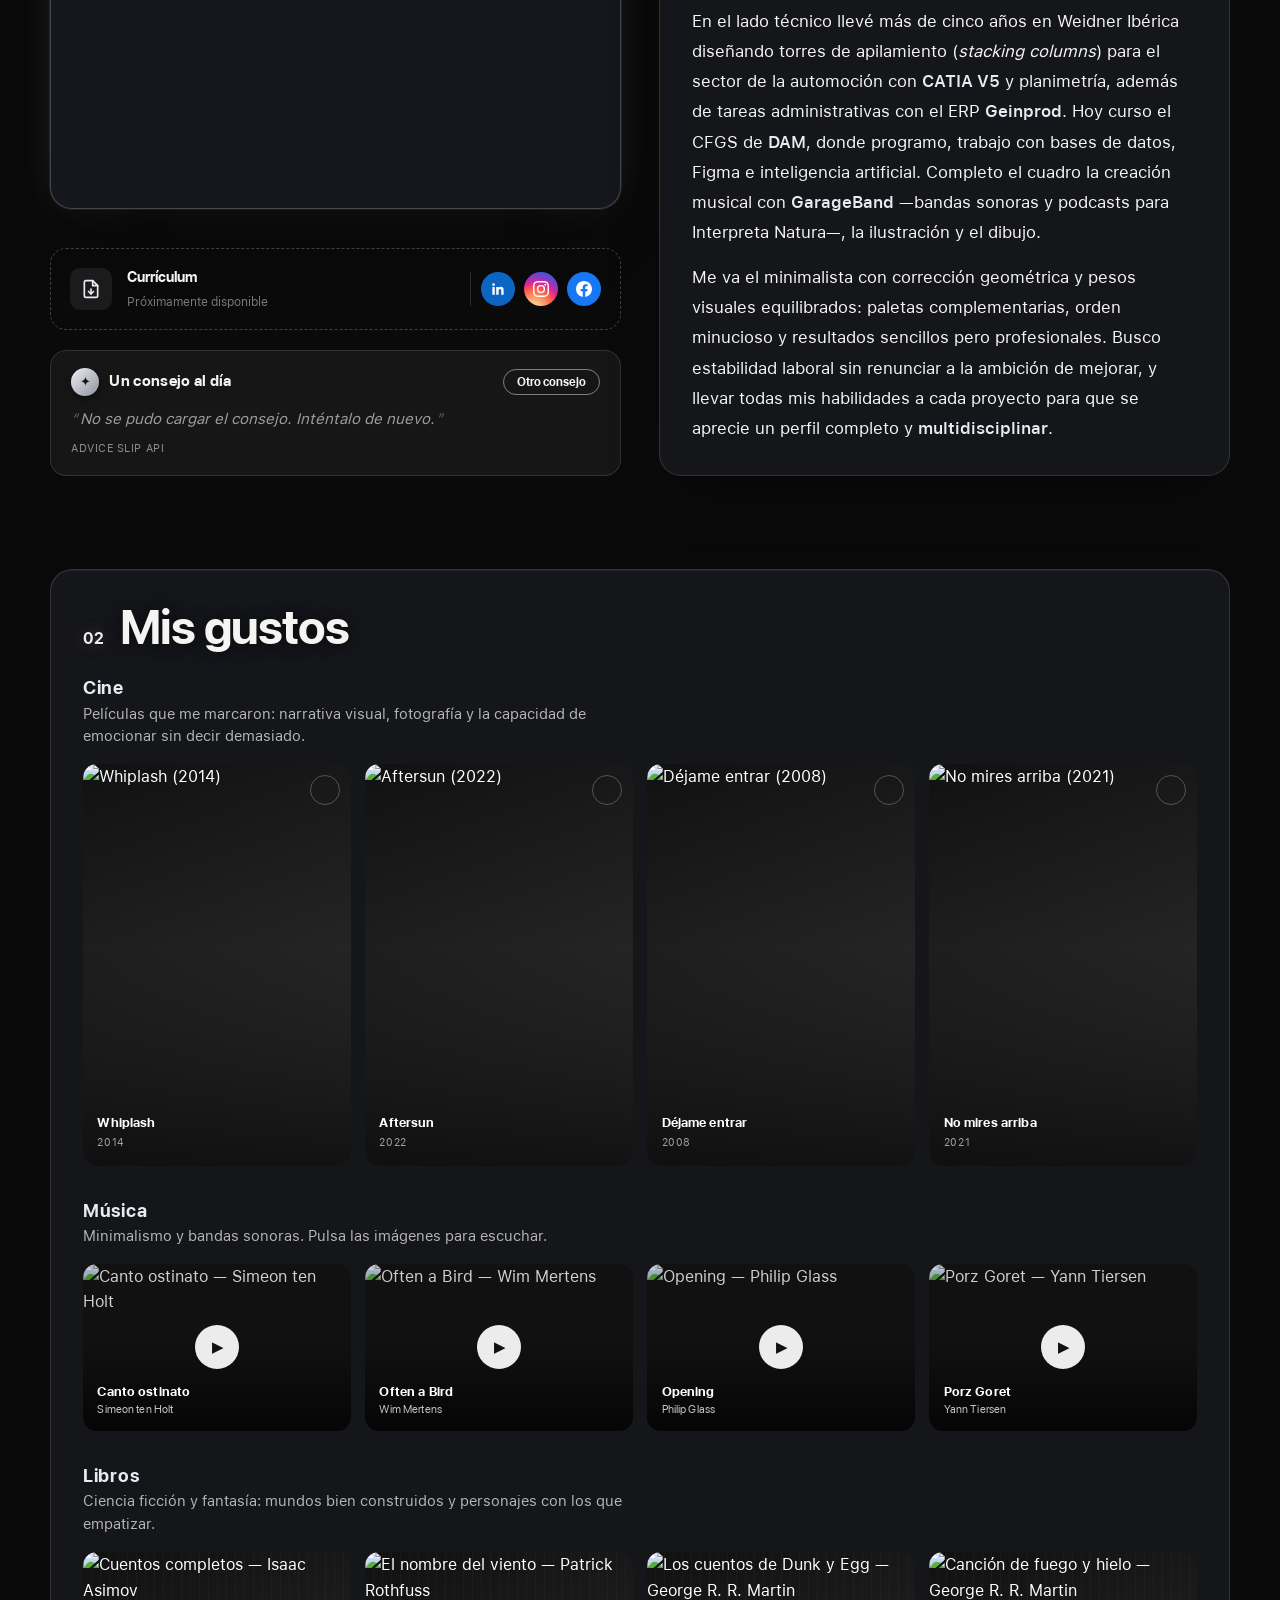
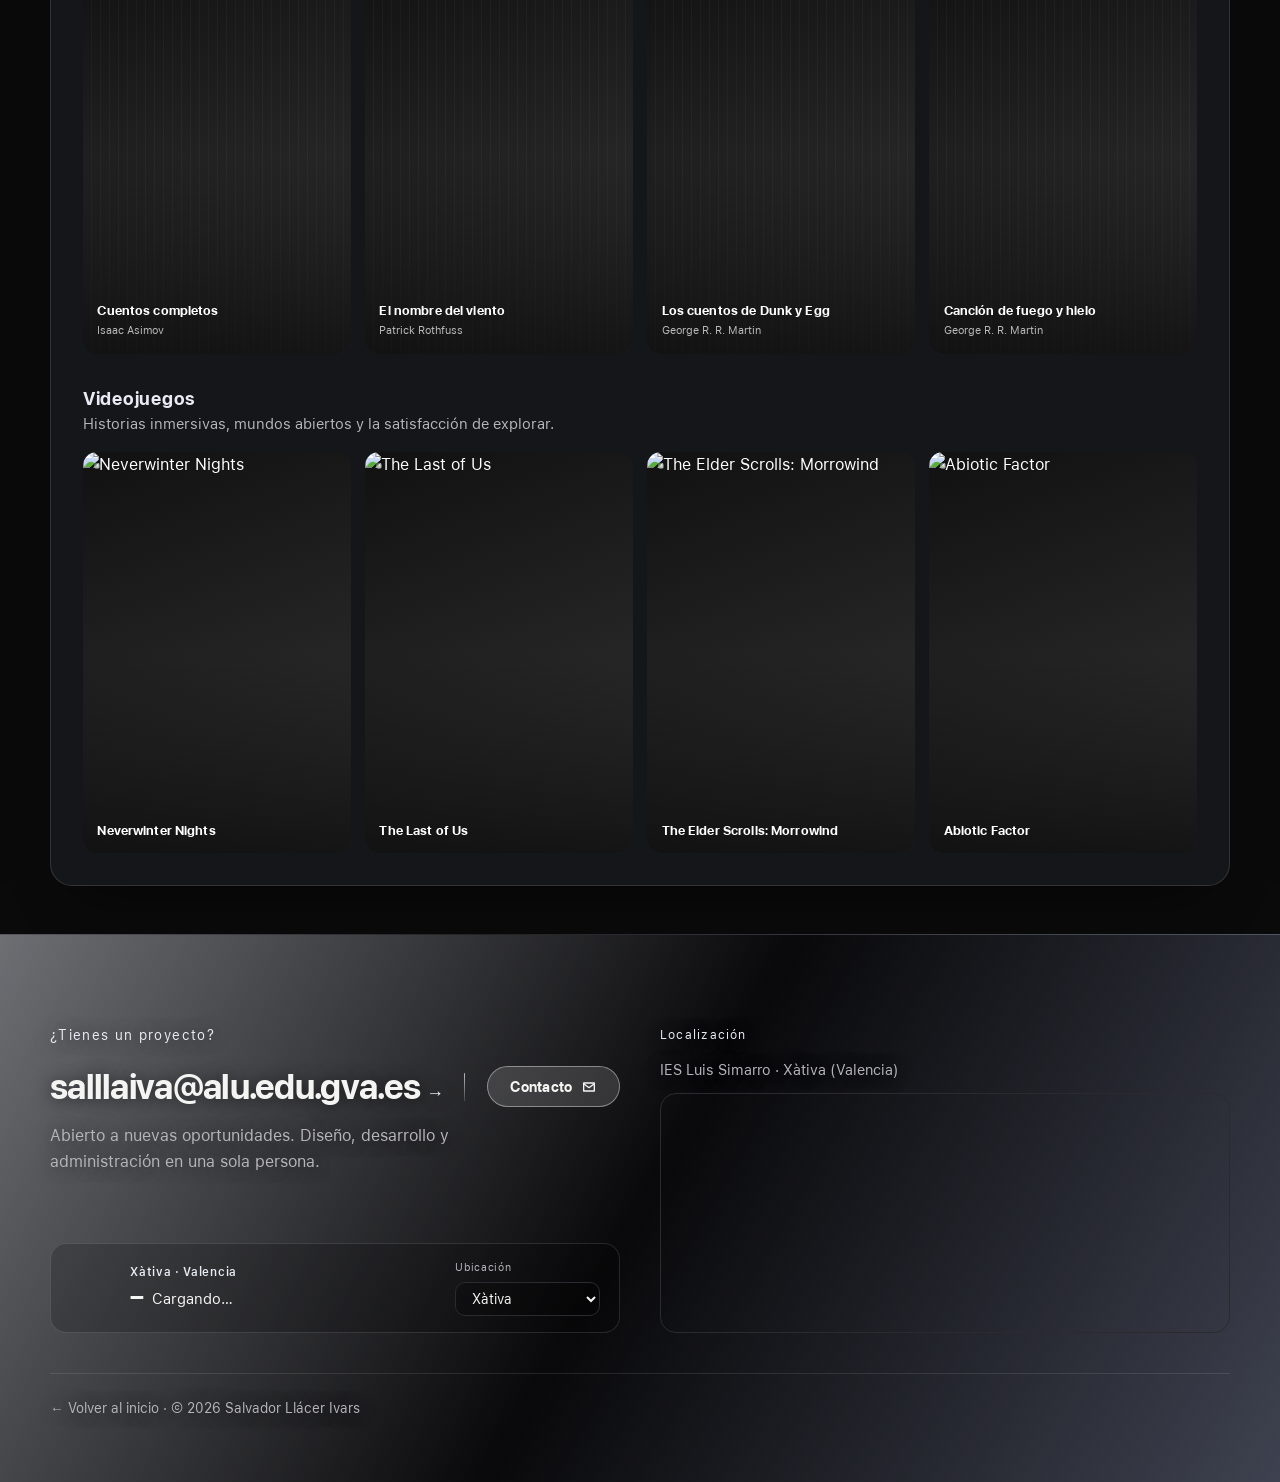
==== commit a3e8ce71: "Programacion: secuencia de la lamina (flecha-pulso, logo, niveles y textos), video Arduino enderezad" ====
--- a/index.html
+++ b/index.html
@@ -342,7 +342,7 @@
                 <span class="bn__dam-celda bn__dam-celda--n2"><img src="Imagenes/logos/mysql.svg" alt="" loading="lazy" decoding="async" /></span>
                 <span class="bn__dam-celda bn__dam-celda--n2"><img src="Imagenes/logos/nodedotjs.svg" alt="" loading="lazy" decoding="async" /></span>
                 <span class="bn__dam-celda bn__dam-celda--n1"><img src="Imagenes/logos/python.svg" alt="" loading="lazy" decoding="async" /></span>
-                <button class="bn__dam-celda bn__dam-celda--up" type="button" data-dam-reveal aria-label="Mostrar las tecnologías de Programación"><span aria-hidden="true">↑</span></button>
+                <button class="bn__dam-celda bn__dam-celda--up" type="button" data-dam-reveal aria-label="Mostrar las tecnologías de Programación"><span class="bn__dam-flecha" aria-hidden="true">↑</span><span class="bn__dam-logo" aria-hidden="true"></span></button>
                 <span class="bn__dam-celda bn__dam-celda--n1"><img src="Imagenes/logos/java.svg" alt="" loading="lazy" decoding="async" /></span>
                 <span class="bn__dam-celda bn__dam-celda--n2"><img src="Imagenes/logos/npm.svg" alt="" loading="lazy" decoding="async" /></span>
                 <span class="bn__dam-celda bn__dam-celda--n2"><img src="Imagenes/logos/php.svg" alt="" loading="lazy" decoding="async" /></span>
--- a/estilos.css
+++ b/estilos.css
@@ -1367,34 +1367,43 @@
 .bn__dam-rejilla{position:absolute;inset:0;background:linear-gradient(180deg,rgba(10,12,17,.5),transparent 30%,transparent 70%,rgba(10,12,17,.75)),repeating-linear-gradient(0deg,rgba(34,197,94,.06) 0 1px,transparent 1px 40px);pointer-events:none}
 .bn__slide--dam::after{content:"";position:absolute;inset:0;background:linear-gradient(94deg,rgba(2,17,12,.95) 0%,rgba(2,17,12,.84) 38%,rgba(2,17,12,.44) 66%,rgba(2,17,12,.68) 100%)}
 .bn__dam-col{position:relative;z-index:2;height:100%;display:flex;align-items:center;justify-content:center;gap:clamp(1.5rem,7vw,6rem)}
-.bn__dam-txt{display:flex;flex-direction:column;align-items:flex-start;gap:1rem;flex:0 1 auto;max-width:min(620px,46%)}
+.bn__dam-col>.bn__dam-txt{position:absolute;left:0;top:50%}
+.bn__dam-txt{display:flex;flex-direction:column;align-items:flex-start;gap:1rem;width:min(620px,46%);transform:translateY(-46%);opacity:0;visibility:hidden;transition:opacity .7s ease,transform .7s cubic-bezier(.16,1,.3,1),visibility 0s .7s}
 .bn__slide--dam{--dam-etq:#e8ebf3;--dam-etq-b:rgba(232,235,243,.45);--dam-desc:#b6b8bf;--dam-c-bg:rgba(6,8,12,.72);--dam-c-line:rgba(232,235,243,.3);--dam-c-up:linear-gradient(140deg,#e8ebf3,#9aa3b8);--dam-c-up-fg:#131419;--dam-cta-bg:var(--t1);--dam-cta-fg:#1b1f1d;--dam-cta-shadow:0 14px 36px -14px rgba(0,0,0,.55)}
 html[data-tema="dam"] .bn__slide--dam{--dam-etq:#86efac;--dam-etq-b:rgba(34,197,94,.55);--dam-desc:#c7d6cd;--dam-c-bg:rgba(3,32,23,.78);--dam-c-line:rgba(34,197,94,.34);--dam-c-up:linear-gradient(140deg,#22c55e,#0a6b3a);--dam-c-up-fg:#021b14;--dam-cta-bg:#22c55e;--dam-cta-fg:#03211a;--dam-cta-shadow:0 14px 36px -14px rgba(34,197,94,.6)}
 .bn__slide--dam .bn__etq{color:var(--dam-etq);border-color:var(--dam-etq-b);transition:color .45s ease,border-color .45s ease}
 .bn__slide--dam .bn__desc{color:var(--dam-desc);transition:color .45s ease}
 .bn__cta--dam{background:var(--dam-cta-bg);color:var(--dam-cta-fg);box-shadow:var(--dam-cta-shadow)}
 .bn__cta--dam:hover{background:var(--dam-cta-bg);color:var(--dam-cta-fg);filter:brightness(1.06)}
-.bn__dam-txt>*{opacity:0;transform:translateY(12px);transition:opacity .5s ease,transform .5s cubic-bezier(.16,1,.3,1)}
-.bn__slide--dam.is-on .bn__dam-txt>*{opacity:1;transform:none}
-.bn__slide--dam.is-on .bn__dam-txt>*:nth-child(1){transition-delay:1.55s}
-.bn__slide--dam.is-on .bn__dam-txt>*:nth-child(2){transition-delay:1.72s}
-.bn__slide--dam.is-on .bn__dam-txt>*:nth-child(3){transition-delay:1.89s}
-.bn__slide--dam.is-on .bn__dam-txt .bn__cta{transition:opacity .6s ease 2.15s,transform .6s cubic-bezier(.16,1,.3,1) 2.15s,background-color .4s ease,color .4s ease,box-shadow .4s ease}
-.bn__dam-rombo{position:relative;flex:none;width:clamp(300px,min(46vw,64vh),560px);aspect-ratio:1/1;display:grid;place-items:center}
+.bn__slide--dam.is-open .bn__dam-txt{opacity:1;visibility:visible;transform:translateY(-50%);transition:opacity .7s ease .05s,transform .7s cubic-bezier(.16,1,.3,1) .05s,visibility 0s}
+.bn__dam-txt>*{opacity:0;transform:translateY(14px);transition:opacity .55s ease,transform .55s cubic-bezier(.16,1,.3,1)}
+.bn__slide--dam.is-open .bn__dam-txt>*{opacity:1;transform:none}
+.bn__slide--dam.is-open .bn__dam-txt>*:nth-child(1){transition-delay:.16s}
+.bn__slide--dam.is-open .bn__dam-txt>*:nth-child(2){transition-delay:.28s}
+.bn__slide--dam.is-open .bn__dam-txt>*:nth-child(3){transition-delay:.4s}
+.bn__slide--dam.is-open .bn__dam-txt .bn__cta{transition:opacity .55s ease .56s,transform .55s cubic-bezier(.16,1,.3,1) .56s,background-color .4s ease,color .4s ease,box-shadow .4s ease}
+.bn__dam-rombo{position:relative;flex:none;width:clamp(300px,min(46vw,64vh),560px);aspect-ratio:1/1;display:grid;place-items:center;transition:transform .95s cubic-bezier(.16,1,.3,1)}
+.bn__slide--dam.is-open .bn__dam-rombo{transform:translateX(52%)}
 .bn__dam-grid{--s1:.17s;--s2:.11s;--d1:.3s;--d2:.45s;width:70.7%;aspect-ratio:1/1;display:grid;grid-template-columns:repeat(5,1fr);grid-template-rows:repeat(5,1fr);gap:clamp(3px,.55vw,7px);transform:rotate(45deg);transition:transform .4s ease}
 .bn__dam-rombo:hover .bn__dam-grid{transform:rotate(45deg) scale(1.03)}
 .bn__dam-celda{position:relative;display:grid;place-items:center;background:var(--dam-c-bg);border:1px solid var(--dam-c-line);border-radius:9px;backdrop-filter:blur(2px);-webkit-backdrop-filter:blur(2px);opacity:0;transform:scale(.72) translateY(6px);transition:opacity .75s cubic-bezier(.16,1,.3,1),transform .75s cubic-bezier(.16,1,.3,1),background-color .45s ease,border-color .45s ease}
 .bn__dam-celda img{width:54%;height:54%;object-fit:contain;transform:rotate(-45deg);filter:brightness(0) invert(1) drop-shadow(0 2px 6px rgba(0,0,0,.65))}
-.bn__dam-celda--up{padding:0;font:inherit;background:var(--dam-c-up);border-color:var(--dam-c-line);color:var(--dam-c-up-fg);text-decoration:none;cursor:pointer;box-shadow:0 12px 28px -12px rgba(0,0,0,.75)}
-.bn__dam-celda--up span{display:grid;place-items:center;width:100%;height:100%;transform:rotate(-45deg);font-family:var(--titulo);font-weight:800;font-size:clamp(1rem,1.9vw,1.5rem);line-height:1;transition:transform .25s}
-.bn__dam-celda--up:hover span{transform:rotate(-45deg) scale(1.14)}
+.bn__dam-celda--up{padding:0;font:inherit;position:relative;background:linear-gradient(140deg,#22c55e,#0f7b3f);border-color:rgba(34,197,94,.5);color:#021b14;text-decoration:none;cursor:pointer;box-shadow:0 12px 28px -12px rgba(34,197,94,.7)}
+.bn__dam-celda--up .bn__dam-flecha{display:grid;place-items:center;width:100%;height:100%;transform:rotate(-45deg);font-family:var(--titulo);font-weight:800;font-size:clamp(1rem,1.9vw,1.5rem);line-height:1;transition:opacity .35s ease;animation:bnDamPulso 1.7s ease-in-out infinite}
+.bn__dam-celda--up .bn__dam-logo{position:absolute;inset:15%;background:#04120c;-webkit-mask:var(--logo-mark-alt) center/contain no-repeat;mask:var(--logo-mark-alt) center/contain no-repeat;opacity:0;transition:opacity .45s ease .18s}
+.bn__slide--dam.is-play .bn__dam-flecha{animation:none;opacity:0}
+.bn__slide--dam.is-play .bn__dam-logo{opacity:1}
+.bn__dam-celda--up:hover .bn__dam-flecha{animation-play-state:paused;transform:rotate(-45deg) scale(1.12)}
+@keyframes bnDamPulso{0%,100%{transform:rotate(-45deg) scale(1)}50%{transform:rotate(-45deg) scale(1.1)}}
 .bn__dam-celda--up:focus-visible{outline:3px solid #22c55e;outline-offset:3px}
 .bn__slide--dam.is-on .bn__dam-celda--up{opacity:1;transform:none;transition-delay:.15s}
-.bn__slide--dam.is-on .bn__dam-celda--n1,.bn__dam-grid.is-reveal .bn__dam-celda--n1{opacity:1;transform:none;transition-delay:calc(var(--d1) + var(--i,0)*var(--s1))}
-.bn__slide--dam.is-on .bn__dam-celda--n2,.bn__dam-grid.is-reveal .bn__dam-celda--n2{opacity:1;transform:none;transition-delay:calc(var(--d2) + var(--i,0)*var(--s2))}
+.bn__slide--dam.is-play .bn__dam-celda--n1,.bn__dam-grid.is-reveal .bn__dam-celda--n1{opacity:1;transform:none;transition:opacity .8s cubic-bezier(.16,1,.3,1) calc(.2s + var(--i,0)*.16s),transform .8s cubic-bezier(.16,1,.3,1) calc(.2s + var(--i,0)*.16s),background-color .45s ease,border-color .45s ease}
+.bn__slide--dam.is-n2 .bn__dam-celda--n2,.bn__slide--dam.is-open .bn__dam-celda--n2{opacity:1;transform:none;transition:opacity .8s cubic-bezier(.16,1,.3,1) calc(.15s + var(--i,0)*.11s),transform .8s cubic-bezier(.16,1,.3,1) calc(.15s + var(--i,0)*.11s),background-color .45s ease,border-color .45s ease}
 @media (max-width:700px){
   .bn__dam-col{flex-direction:column;align-items:flex-start;justify-content:center;gap:1.1rem}
-  .bn__dam-txt{max-width:100%;flex:none}
+  .bn__dam-txt{position:static;width:100%;max-width:100%;transform:none}
+  .bn__slide--dam.is-open .bn__dam-txt{transform:none}
+  .bn__slide--dam.is-open .bn__dam-rombo{transform:translateX(6vw)}
   .bn__dam-rombo{width:min(74vw,300px);align-self:center}
   .bn__dam-grid{--s1:.1s;--s2:.07s;--d1:.25s;--d2:.35s}
 }
@@ -1437,7 +1446,7 @@
 .dam-fila__caja{height:var(--media-h);margin-top:auto;display:flex;align-items:stretch;justify-content:center;min-width:0}
 .dam-fila__caja .simon-shell{height:100%;width:100%}
 .dam-fila__caja--video{position:relative;overflow:hidden;border-radius:16px;border:1px solid var(--line);border-left:3px solid var(--t1);background:#000}
-.dam-fila__caja--video video{position:absolute;inset:0;width:100%;height:100%;object-fit:cover;transform:rotate(-45deg) scale(1.8);display:block}
+.dam-fila__caja--video video{position:absolute;left:50%;top:50%;width:100%;height:100%;object-fit:contain;transform:translate(-50%,-50%) rotate(-90deg);display:block}
 .dam-fila__cap{margin:0;font-size:.86rem;color:var(--muted);line-height:1.5}
 .dam-fila__cap b{color:var(--text)}
 @media (max-width:820px){
@@ -1465,9 +1474,9 @@
 .gh-card i{font-style:normal;font-size:.66rem;letter-spacing:.07em;text-transform:uppercase;color:var(--t3)}
 
 @media (prefers-reduced-motion:reduce){
-  .bn__dam-txt>*,.bn__dam-celda,.bn__slide--dam.is-on .bn__dam-txt .bn__cta{transition:none!important}
-  .bn__dam-grid.is-reveal .bn__dam-celda{transition-delay:0s!important}
-  .bn__dam-celda--up span{transition:none}
+  .bn__dam-txt>*,.bn__dam-txt,.bn__dam-celda,.bn__slide--dam.is-open .bn__dam-txt .bn__cta,.bn__dam-rombo{transition:none!important}
+  .bn__slide--dam.is-play .bn__dam-celda--n1,.bn__slide--dam.is-n2 .bn__dam-celda--n2,.bn__dam-grid.is-reveal .bn__dam-celda{transition-delay:0s!important}
+  .bn__dam-celda--up .bn__dam-flecha{animation:none!important}
   .simon__flecha{animation:none}
 }
 
@@ -1508,57 +1517,6 @@
 .figma-marco iframe{position:absolute;left:0;top:0;width:100%;height:100%;border:0;background:#1e1e1e}
 .figma-marco--full{height:clamp(420px,58vh,660px);margin-top:1rem}
 
-/* ─── Juego Teclas (dam) ─── */
-.teclas{position:relative;margin-top:1.2rem;border:1px solid var(--line);border-radius:16px;overflow:hidden;background:#050608}
-.teclas__escena{position:relative;padding:1rem 1rem 0;background:radial-gradient(120% 90% at 50% -20%,rgba(120,160,255,.14),transparent 55%),radial-gradient(60% 40% at 22% 110%,rgba(255,220,150,.10),transparent 60%),radial-gradient(60% 40% at 78% 110%,rgba(150,200,255,.08),transparent 60%),#04050a}
-.teclas__luz{position:absolute;inset:0;pointer-events:none;background:radial-gradient(ellipse 50% 30% at 50% 10%,rgba(255,255,255,.06),transparent 70%)}
-.teclas__barra{position:relative;z-index:1;display:grid;grid-template-columns:auto 1fr auto;gap:.8rem;align-items:center}
-.teclas__metro{display:flex;flex-direction:column;gap:.3rem;align-items:center;background:rgba(8,10,14,.78);border:1px solid rgba(255,255,255,.1);border-radius:10px;padding:.45rem .6rem;min-width:88px}
-.teclas__metro-beats{display:flex;gap:.25rem}
-.teclas__metro-beat{width:10px;height:10px;border-radius:50%;background:#2a2f3a;border:1px solid rgba(255,255,255,.12);transition:background .08s,box-shadow .08s}
-.teclas__metro-beat.is-on{background:var(--t1);box-shadow:0 0 8px rgba(34,197,94,.8)}
-.teclas__bpm{font-size:.62rem;letter-spacing:.08em;color:#9aa3b2;text-transform:uppercase}
-.teclas__bpm b{color:#e8ebf3;font-variant-numeric:tabular-nums}
-.teclas__staff{position:relative;height:84px;border-radius:10px;background:#f5f3ec;overflow:hidden;box-shadow:0 6px 18px rgba(0,0,0,.4)}
-.teclas__lines{position:absolute;inset:0;width:100%;height:100%}
-.teclas__lines line{stroke:#3a3f4a;stroke-width:1}
-.teclas__notas{position:absolute;inset:0}
-.teclas__nota{position:absolute;top:50%;left:100%;width:19px;height:19px;margin:-9.5px 0 0 -9.5px;border-radius:50%;background:#171a21;color:#f5f3ec;font:700 .55rem/19px var(--texto,sans-serif);text-align:center;transition:background .15s,transform .15s;will-change:transform}
-.teclas__nota.is-ok{background:#1f9d55;color:#fff}
-.teclas__nota.is-cur{outline:2px solid #22c55e;transform:scale(1.2)}
-.teclas__hud-r{display:flex;flex-direction:column;gap:.3rem;align-items:flex-end;min-width:110px}
-.teclas__ronda{margin:0;font-size:.72rem;letter-spacing:.06em;text-transform:uppercase;color:#9aa3b2}
-.teclas__ronda b{color:#e8ebf3;font-variant-numeric:tabular-nums}
-.teclas__tiempo{width:110px;height:7px;border-radius:99px;background:#1a1f28;overflow:hidden;border:1px solid rgba(255,255,255,.08)}
-.teclas__tiempo-barra{height:100%;width:0%;background:linear-gradient(90deg,#22c55e,#a3e635);transition:width .1s linear}
-.teclas__estado{position:relative;z-index:1;min-height:1.4em;margin:.55rem 0 .2rem;text-align:center;font-size:.85rem;color:#cfd6e4;letter-spacing:.04em}
-.teclas__piano{position:relative;z-index:1;display:flex;justify-content:center;height:clamp(120px,18vw,170px);user-select:none;touch-action:none;padding:0 2px}
-.teclas__white{flex:0 0 clamp(46px,7.2vw,88px);position:relative;background:linear-gradient(#f4f2ea,#dfdcd2 78%,#c9c5ba);border:1px solid #22262e;border-top:none;border-radius:0 0 6px 6px;cursor:pointer;transition:transform .06s,background .12s;padding:0}
-
-.teclas__white:hover{background:linear-gradient(#fff,#e9e6dc 78%,#d4d0c5)}
-.teclas__white.is-down{transform:translateY(2px);background:linear-gradient(#dfe9df,#cfe0cf 78%,#b7c8b7)}
-.teclas__black{position:absolute;top:0;height:62%;width:clamp(24px,4vw,52px);background:linear-gradient(180deg,#262b34 0%,#0b0c10 78%);border:none;border-radius:0 0 5px 5px;z-index:3;cursor:pointer;transition:transform .06s,background .12s;padding:0;box-shadow:0 2px 5px rgba(0,0,0,.55)}
-
-.teclas__black:hover{background:linear-gradient(180deg,#31374a 0%,#14161c 78%)}
-.teclas__black.is-down{transform:translateY(2px)}
-.teclas__menu{position:absolute;inset:0;z-index:10;display:flex;flex-direction:column;align-items:center;justify-content:center;gap:1rem;background:rgba(4,5,10,.82);backdrop-filter:blur(6px);-webkit-backdrop-filter:blur(6px)}
-.teclas__menu[hidden]{display:none}
-.teclas__jugar{font-size:.95rem}
-.teclas__dif{display:flex;gap:.45rem}
-.teclas__dif button{background:transparent;border:1px solid rgba(255,255,255,.18);color:#9aa3b2;border-radius:999px;padding:.4rem 1rem;font-family:var(--titulo);font-size:.78rem;font-weight:700;letter-spacing:.05em;cursor:pointer;transition:border-color .18s,color .18s,background .18s}
-.teclas__dif button:hover{border-color:rgba(255,255,255,.4);color:#e8ebf3}
-.teclas__dif button.is-on{border-color:var(--t1);color:var(--t1);background:rgba(34,197,94,.1)}
-.teclas__ayuda{margin:0;font-size:.74rem;color:#9aa3b2;letter-spacing:.04em}
-.teclas__over{position:absolute;inset:0;z-index:20;display:flex;align-items:center;justify-content:center;background:#000}
-.teclas__over[hidden]{display:none}
-.teclas__over-txt{margin:0;font-family:var(--titulo);font-size:clamp(1.4rem,4vw,2.2rem);font-weight:900;letter-spacing:.22em;color:#fff}
-@media (max-width:640px){
-  .teclas__barra{grid-template-columns:1fr auto;grid-template-areas:"staff staff" "metro hud"}
-  .teclas__metro{grid-area:metro;flex-direction:row;min-width:0}
-  .teclas__hud-r{grid-area:hud}
-  .teclas__staff{grid-area:staff}
-}
-
 /* ─── Proceso detallado (dam) ─── */
 .proceso__dets{grid-column:1/-1;display:grid;grid-template-columns:repeat(3,minmax(0,1fr));gap:.75rem;margin-top:.2rem}
 .proceso__det{background:var(--surface);border:1px solid var(--line);border-radius:12px;padding:.85rem .95rem}
@@ -1582,3 +1540,24 @@
 .devto-card__reac{flex:none;color:var(--t1);font-weight:700;font-variant-numeric:tabular-nums}
 .devto-card__tit{font-size:.9rem;font-weight:700;color:var(--text);line-height:1.35;display:-webkit-box;-webkit-line-clamp:2;-webkit-box-orient:vertical;overflow:hidden}
 .devto-card__tags{font-size:.68rem;color:var(--t3);letter-spacing:.03em;overflow:hidden;text-overflow:ellipsis;white-space:nowrap}
+/* ─── Botón de modo bajo rendimiento (FAB) ─── */
+.fab__low{position:relative}
+.fab__low.is-active{border-color:#22c55e;color:#22c55e;background:rgba(34,197,94,.12);box-shadow:0 0 0 3px rgba(34,197,94,.18),0 16px 34px -14px rgba(0,0,0,.8)}
+.fab__low svg{width:21px;height:21px}
+
+/* ─── Modo bajo rendimiento (opt-in con html[data-bajo]) — en modo normal NADA de este bloque aplica ─── */
+html[data-bajo]{scroll-behavior:auto}
+html[data-bajo] *{animation:none!important;backdrop-filter:none!important;-webkit-backdrop-filter:none!important}
+html[data-bajo] .reveal{opacity:1}
+html[data-bajo] .bn__track{transition:none!important}
+html[data-bajo] .bn__dam-rombo,html[data-bajo] .bn__dam-txt{transition:none}
+html[data-bajo] .mapa{position:relative}
+html[data-bajo] .mapa iframe[hidden-low]{display:none}
+html[data-bajo] .mapa.is-low{display:grid;place-items:center;cursor:pointer;background:rgba(0,0,0,.28)}
+html[data-bajo] .mapa.is-low::after{content:"Clic para cargar el mapa";font-size:.8rem;letter-spacing:.05em;color:var(--muted);text-align:center;padding:1rem}
+html[data-bajo][lang="en"] .mapa.is-low::after{content:"Click to load the map"}
+html[data-bajo] .mapa.is-low iframe{visibility:hidden}
+html[data-bajo] .figma-marco.is-low{display:grid;place-items:center;cursor:pointer;background:#14161c}
+html[data-bajo] .figma-marco.is-low::after{content:"Clic para cargar el lienzo de Figma";font-size:.85rem;color:#9aa3b2}
+html[data-bajo][lang="en"] .figma-marco.is-low::after{content:"Click to load the Figma canvas"}
+html[data-bajo] .figma-marco.is-low iframe{visibility:hidden}
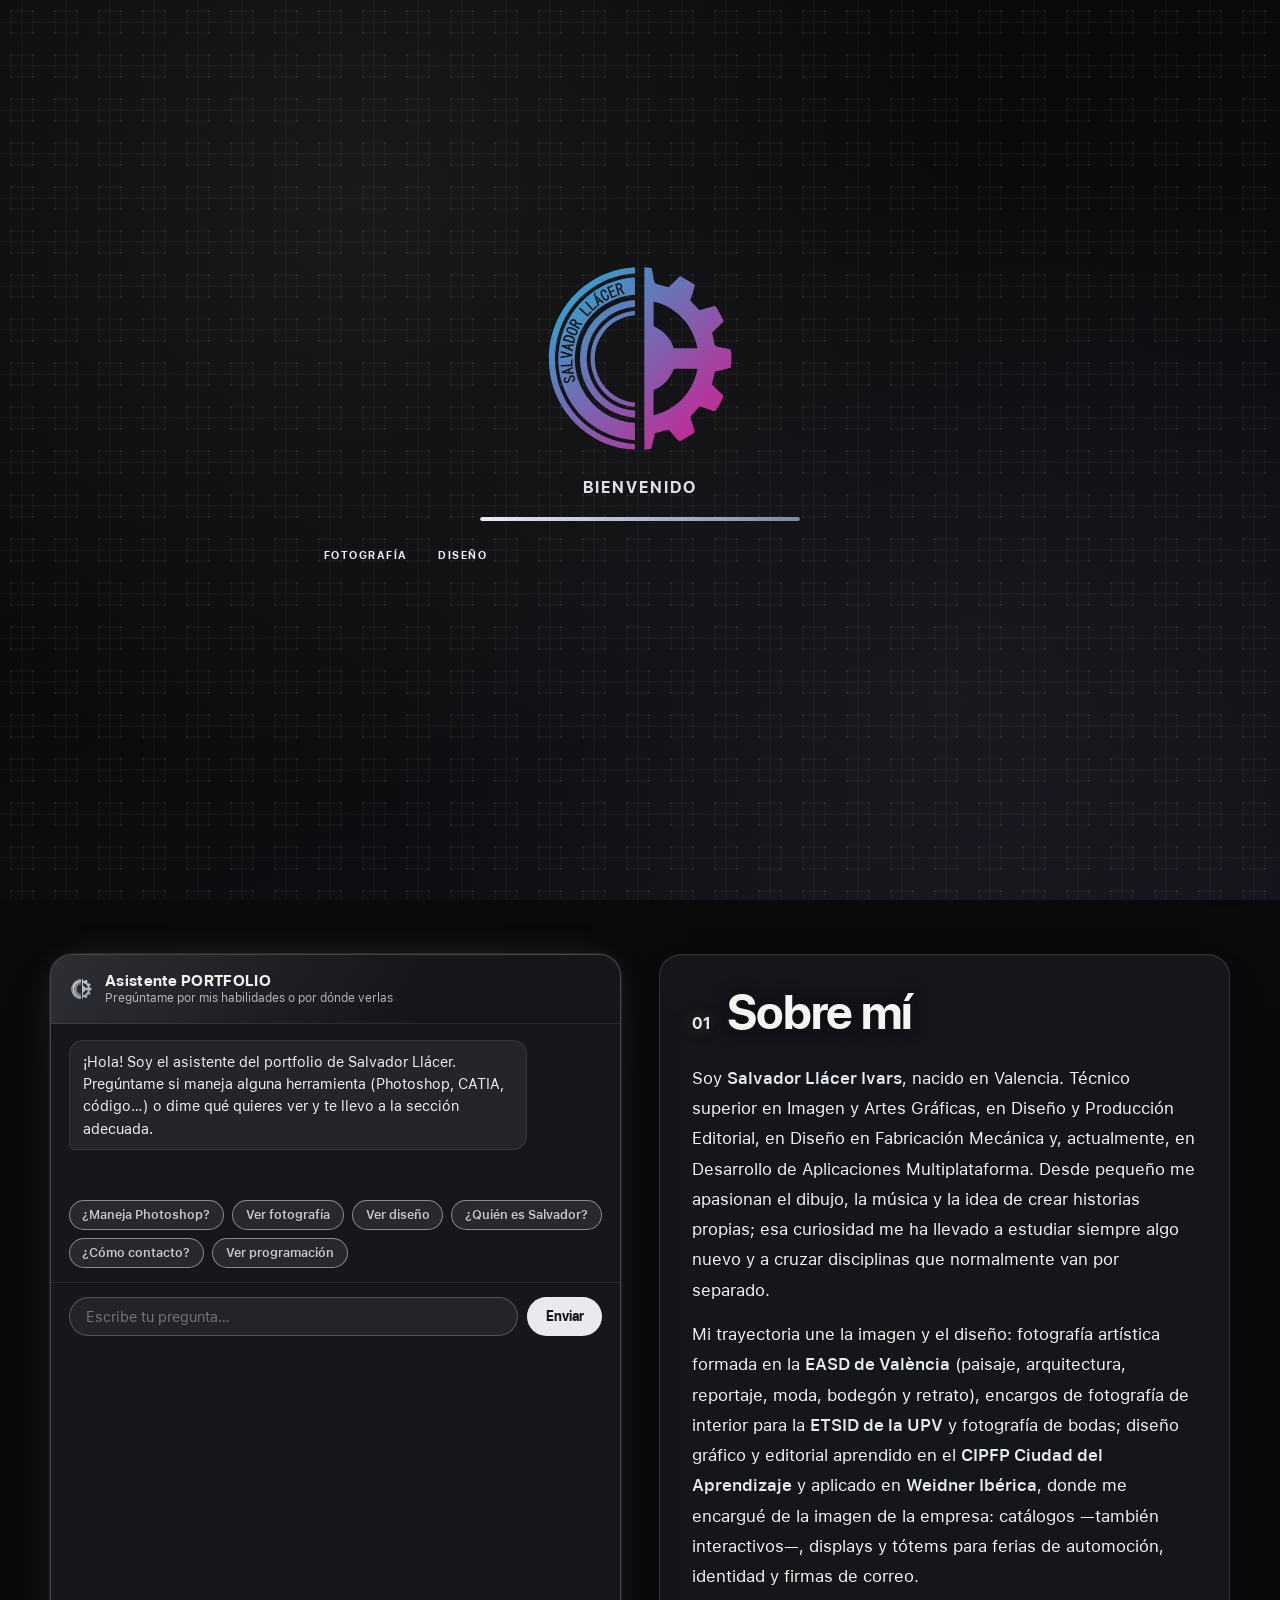
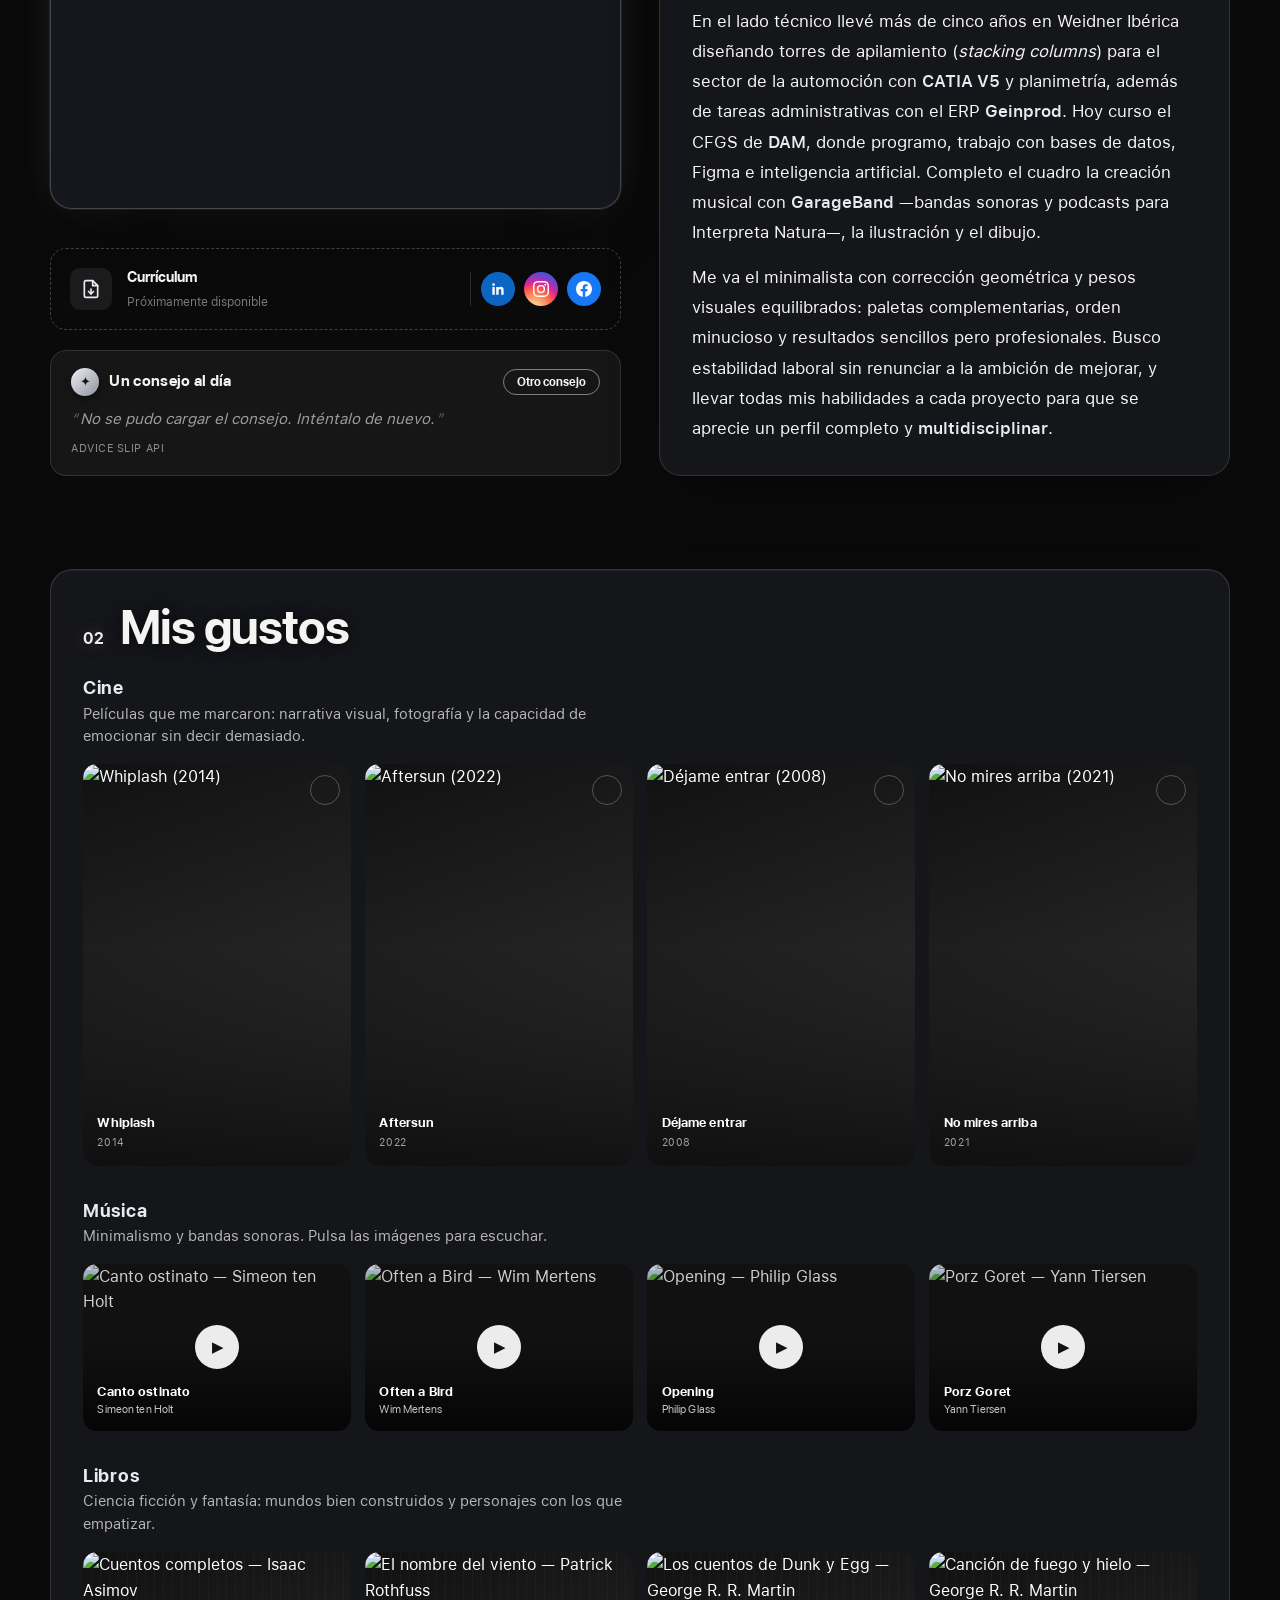
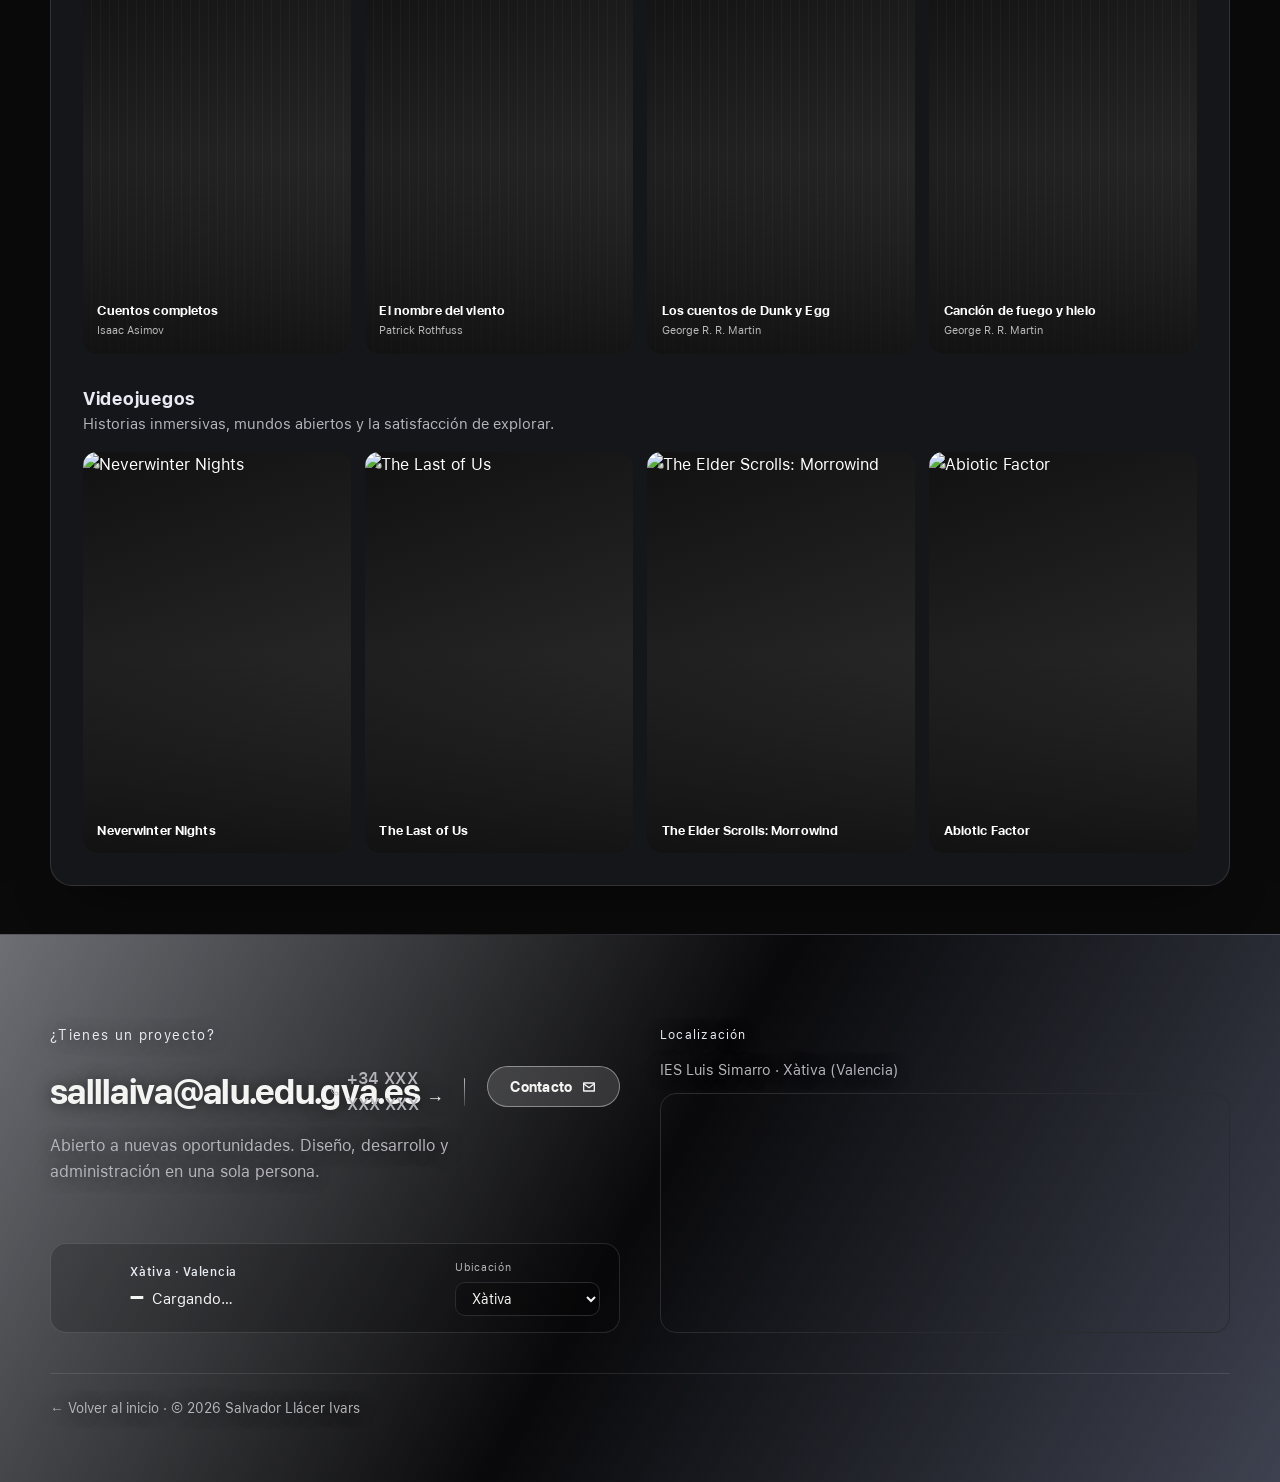
==== commit 1ca5b286: "Index: data-touch para las animaciones y temas exclusivos de movil" ====
--- a/index.html
+++ b/index.html
@@ -18,6 +18,7 @@
     <link rel="stylesheet" href="fuentes.css" />
 
     <script>(function(){try{var m=matchMedia('(pointer:coarse)').matches||matchMedia('(prefers-reduced-motion: reduce)').matches;var dm=navigator.deviceMemory;var hc=navigator.hardwareConcurrency;var sd=!!(navigator.connection&&navigator.connection.saveData);var low=m||sd||(dm&&dm<=4)||(hc&&hc<=4);document.documentElement.setAttribute('data-perf',low?'low':'full');}catch(e){document.documentElement.setAttribute('data-perf','full');}})();</script>
+    <script>if(matchMedia("(pointer:coarse)").matches)document.documentElement.setAttribute("data-touch","1");</script>
     <script>(function(){try{var s=false;try{s=sessionStorage.getItem('miweb-nav')==='1';if(s)sessionStorage.removeItem('miweb-nav');}catch(e){}var r=false;try{var n=performance.getEntriesByType('navigation')[0];r=!!n&&n.type!=='navigate';}catch(e){}if(!s&&!r)document.documentElement.setAttribute('data-carga','1');}catch(e){document.documentElement.setAttribute('data-carga','1');}})();</script>
     <link rel="preload" as="image" href="Imagenes/foto/paisaje/horizontal/paisaje-horizontal-001.webp" fetchpriority="high" />
     <link rel="stylesheet" href="estilos.css" />
--- a/estilos.css
+++ b/estilos.css
@@ -39,7 +39,7 @@
 html[data-tema="diseno"]{ --panel:rgba(104,10,78,.80); --panel-borde:rgba(240,64,168,.52); --panel-brillo:rgba(240,64,168,.26); }
 
 *{box-sizing:border-box}
-html{scroll-behavior:smooth;max-width:100%;overflow-x:clip}
+html{scroll-behavior:smooth;max-width:100%;overflow-x:clip;transition:background-color .55s ease}
 body{margin:0;max-width:100%;overflow-x:clip;background:var(--bg);color:var(--text);font-family:var(--texto);line-height:1.6;-webkit-font-smoothing:antialiased;transition:background .4s,color .4s}
 h1,h2,h3{font-family:var(--titulo);margin:0;line-height:1.05;letter-spacing:-.02em;text-wrap:balance}
 figure{margin:0}
@@ -131,6 +131,7 @@
 .nav__menu a[aria-current]{color:var(--t1)}
 .nav__item{position:relative;display:flex;align-items:center}
 .nav__toggle{display:inline-flex;align-items:center;gap:.35rem}
+.nav__toggle.is-visto::after{content:"";flex:none;width:5px;height:5px;border-radius:50%;background:var(--t1);opacity:.85;box-shadow:0 0 6px var(--t1)}
 .nav__chevron{width:12px;height:12px;fill:none;stroke:currentColor;stroke-width:2;stroke-linecap:round;stroke-linejoin:round;transition:transform .25s}
 .nav__item:hover .nav__chevron,.nav__item:focus-within .nav__chevron{transform:rotate(180deg)}
 .nav__drop{position:absolute;top:calc(100% + 6px);left:50%;transform:translate(-50%,8px);width:min(280px,90vw);max-height:none;overflow:visible;background:var(--surface);border:1px solid var(--line);border-radius:14px;padding:.5rem;display:grid;gap:.15rem;opacity:0;visibility:hidden;transition:opacity .25s,transform .25s,visibility .25s;box-shadow:0 22px 44px -18px rgba(0,0,0,.75);z-index:95}
@@ -441,6 +442,9 @@
 .pie__mail-fila{display:flex;align-items:center;gap:1.4rem;flex-wrap:nowrap}
 .pie__mail:hover{color:var(--t1)}
 .pie__mail .flecha{font-size:.5em}
+.pie__tel{display:inline-flex;align-items:center;gap:.45rem;color:var(--muted);font-size:1rem;font-weight:600;letter-spacing:.02em;text-decoration:none;transition:color .2s}
+.pie__tel:hover{color:var(--t1)}
+.pie__tel svg{width:15px;height:15px;fill:none;stroke:currentColor;stroke-width:1.8}
 .pie__contacto{display:inline-flex;align-items:center;gap:.5rem;align-self:flex-start;margin-top:0;padding:.7rem 1.4rem;border-radius:999px;border:1px solid rgba(255,255,255,.4);background:rgba(255,255,255,.14);color:var(--text);font-family:var(--titulo);font-weight:700;font-size:.9rem;letter-spacing:.02em;cursor:pointer;text-decoration:none;text-shadow:none;transition:background .25s,border-color .25s,transform .25s;white-space:nowrap}
 .pie__contacto:hover{background:rgba(255,255,255,.24);border-color:#fff;transform:translateY(-1px)}
 .pie__contacto svg{width:16px;height:16px;fill:none;stroke:currentColor;stroke-width:2;stroke-linecap:round;stroke-linejoin:round}
@@ -477,6 +481,8 @@
 .fab__btn{width:50px;height:50px;border-radius:50%;border:1px solid var(--line);background:var(--surface);color:var(--text);display:grid;place-items:center;cursor:pointer;box-shadow:0 16px 34px -14px rgba(0,0,0,.8);opacity:0;transform:translateY(12px) scale(.96);transition:opacity .3s,transform .3s,border-color .25s,color .25s;pointer-events:none}
 .fab__btn.is-on{opacity:1;transform:none;pointer-events:auto}
 .fab__btn:hover{border-color:var(--t1);color:var(--t1)}
+html[data-tema] .fab__btn{border-color:color-mix(in srgb,var(--t1) 45%,var(--line))}
+html[data-tema] .fab__btn.is-active{border-color:var(--t1)}
 .fab__btn svg{width:22px;height:22px;fill:none;stroke:currentColor;stroke-width:2;stroke-linecap:round;stroke-linejoin:round}
 /* La flecha "subir" está disponible también en modo mosaico (ya no se oculta). */
 html[data-view="std"] .fab__toc{display:none!important}
@@ -507,8 +513,6 @@
 .e404__t{margin:0;font-family:var(--titulo);font-size:clamp(1.25rem,3vw,1.9rem);font-weight:750;letter-spacing:-.01em}
 .e404__s{margin:0;color:var(--muted);max-width:48ch;line-height:1.7;font-size:.98rem}
 .e404__btns{display:flex;gap:.8rem;flex-wrap:wrap;justify-content:center;margin-top:.5rem}
-.e404__sec{background:rgba(128,128,128,.16);color:var(--text);border:1px solid var(--line)}
-.e404__sec:hover{background:rgba(128,128,128,.28)}
 .e404__mail{margin:.4rem 0 0;font-size:.88rem;color:var(--muted)}
 .e404__mail a{color:var(--t1);text-decoration:none;border-bottom:1px solid transparent;transition:border-color .2s}
 .e404__mail a:hover,.e404__mail a:focus-visible{border-color:currentColor}
@@ -595,25 +599,7 @@
   .nav__item{flex-direction:column;align-items:stretch}
   .nav__chevron{display:none}
   .nav__grp-flecha{display:none}
-  .nav__drop{position:static;transform:none;opacity:1;visibility:visible;background:transparent;border:0;box-shadow:none;padding:0;min-width:0;width:auto;max-height:none;overflow:visible}
-  .nav__drop::before{display:none}
-  .nav__grp,.nav__grp-t{padding:.75rem .2rem;border-bottom:1px solid var(--line);border-radius:0}
-  .nav__grp.has-sub{position:static}
-  .nav__sub{
-    position:static;
-    transform:none;
-    opacity:1;
-    visibility:visible;
-    pointer-events:auto;
-    width:auto;
-    background:transparent;
-    border:0;
-    box-shadow:none;
-    padding:.1rem .3rem .35rem 1.55rem;
-    display:grid;
-    gap:.05rem;
-  }
-  .nav__sub::before{display:none} /* sin puente en móvil: el menú es estático */
+  .nav__drop{display:none}
   .nav__burger{display:inline-grid;place-items:center;width:42px;height:42px;border:1px solid var(--line);border-radius:999px;background:transparent;cursor:pointer}
   .nav__burger span,.nav__burger span::before,.nav__burger span::after{content:"";display:block;width:18px;height:2px;background:var(--text);transition:transform .3s,opacity .3s;position:relative}
   .nav__burger span::before{position:absolute;top:-6px}.nav__burger span::after{position:absolute;top:6px}
@@ -629,13 +615,23 @@
   .pie__col{padding-bottom:0}
   .mapa{flex:none;aspect-ratio:16/10;min-height:0}
 }
+@container (max-width:900px){
+  .escena__texto{position:static;width:auto;height:auto;margin-top:1rem;padding:1.4rem 1.5rem;background:var(--surface);color:var(--text);border:1px solid var(--line);border-left:3px solid var(--t1);border-radius:12px;box-shadow:none;overflow:visible}
+  .escena__texto p{font-size:1rem;text-align:left}
+  html[data-tema="diseno"] .escena__texto{font-size:1rem;line-height:1.5;background:var(--surface);color:var(--text);font-family:var(--texto)}
+  html[data-tema="diseno"] .escena__titulo{font-size:1.05rem;line-height:1.3;letter-spacing:.02em;color:var(--text)}
+  .escena::after{content:"";position:absolute;left:var(--papel-x);top:var(--papel-y);width:var(--papel-w);height:var(--papel-h);background:#0c0c10;-webkit-mask:var(--logo-mark-alt) center/68% no-repeat;mask:var(--logo-mark-alt) center/68% no-repeat;pointer-events:none;z-index:2;opacity:.92}
+  html[data-tema="dam"] .escena::after{background:#e8ebf3}
+}
 @media (max-width:820px){
   .escena{box-shadow:0 18px 40px -24px rgba(0,0,0,.6)}
+  .escena::after{content:"";position:absolute;left:var(--papel-x);top:var(--papel-y);width:var(--papel-w);height:var(--papel-h);background:#0c0c10;-webkit-mask:var(--logo-mark-alt) center/68% no-repeat;mask:var(--logo-mark-alt) center/68% no-repeat;pointer-events:none;z-index:2;opacity:.92}
+  html[data-tema="dam"] .escena::after{background:#e8ebf3}
   .escena__foto{border-radius:14px}
-  .escena__texto{position:static;width:auto;height:auto;margin-top:1rem;padding:1.5rem;background:#f7f5f1;border-radius:12px;box-shadow:0 12px 30px -18px rgba(0,0,0,.5)}
+  .escena__texto{position:static;width:auto;height:auto;margin-top:1rem;padding:1.4rem 1.5rem;background:var(--surface);color:var(--text);border:1px solid var(--line);border-left:3px solid var(--t1);border-radius:12px;box-shadow:none;overflow:visible}
   .escena__texto p{font-size:1rem;text-align:left}
-  html[data-tema="diseno"] .escena__texto{font-size:1rem;line-height:1.5}
-  html[data-tema="diseno"] .escena__titulo{font-size:1.05rem;line-height:1.3;letter-spacing:.02em}
+  html[data-tema="diseno"] .escena__texto{font-size:1rem;line-height:1.5;background:var(--surface);color:var(--text);font-family:var(--texto)}
+  html[data-tema="diseno"] .escena__titulo{font-size:1.05rem;line-height:1.3;letter-spacing:.02em;color:var(--text)}
 }
 /* ─── TEMA ÍNDICE ─── */
 html[data-tema="index"] .fondo__degradado{background:linear-gradient(155deg,var(--t2) 0%,var(--bg) 42%,var(--t3) 128%)}
@@ -768,10 +764,10 @@
 .bot__ir{display:inline-flex;align-items:center;gap:.3rem;padding:.34rem .72rem;border-radius:999px;background:#5a8f6b;color:#fff;font-size:.78rem;font-weight:700;text-decoration:none;transition:background .2s,transform .2s}
 .bot__ir:hover{background:#3d6b4d;transform:translateY(-1px)}
 @keyframes botIn{from{opacity:0;transform:translateY(8px)}to{opacity:1;transform:none}}
-.bot--fab{position:fixed;right:clamp(1rem,3vw,2rem);bottom:calc(clamp(1rem,3vw,2rem) + 120px);width:min(360px,88vw);z-index:390;max-height:min(70vh,560px);opacity:0;visibility:hidden;transform:translateY(14px) scale(.97);transform-origin:bottom right;transition:opacity .28s ease,transform .28s ease,visibility .28s;box-shadow:0 28px 70px -28px rgba(0,0,0,.85)}
+.bot--fab{position:fixed;right:clamp(1rem,3vw,2rem);bottom:calc(clamp(1rem,3vw,2rem) + 120px);width:min(360px,88vw);z-index:390;height:auto;max-height:min(72vh,580px);opacity:0;visibility:hidden;transform:translateY(14px) scale(.97);transform-origin:bottom right;transition:opacity .28s ease,transform .28s ease,visibility .28s;box-shadow:0 28px 70px -28px rgba(0,0,0,.85)}
 .bot--fab.is-open{opacity:1;visibility:visible;transform:none}
 .bot--fab .bot__head{cursor:pointer}
-.bot--fab .bot__log{min-height:120px;max-height:280px}
+.bot--fab .bot__log{min-height:56px;max-height:min(38vh,300px)}
 @media (max-width:560px){.bot--fab{width:min(92vw,360px);right:1rem}}
 .bot__sug{display:flex;flex-wrap:wrap;gap:.5rem;padding:0 1.1rem .9rem}
 .bot__sug button{border:1.5px solid #5a8f6b;background:rgba(90,143,107,.1);color:#3f7a55;border-radius:999px;padding:.4rem .8rem;font-size:.78rem;font-weight:600;font-family:inherit;cursor:pointer;transition:background .2s,color .2s}
@@ -1187,6 +1183,9 @@
 }
 
 /* ░░ DFM · visor 3D, pager PDF, API VIN, placeholders ░░ */
+.v3d-hint{display:flex;align-items:center;gap:.55rem;margin:1rem 0 0;color:var(--t1);font-size:.86rem;font-weight:600}
+.v3d-hint__t{display:inline-grid;place-items:center;width:26px;height:26px;border:1px solid var(--t1);border-radius:50%;font-size:.95rem;animation:hintGira 2.6s ease-in-out infinite}
+@keyframes hintGira{0%,100%{transform:rotate(0)}50%{transform:rotate(-18deg)}}
 .v3d-grid{display:grid;grid-template-columns:repeat(auto-fit,minmax(280px,1fr));gap:1rem;margin-top:1.2rem}
 .v3d{position:relative;border:1px solid var(--line);border-radius:16px;overflow:hidden;background:linear-gradient(160deg,#11151c,#0b0d12);min-height:280px}
 .v3d--ancho{grid-column:1/-1;min-height:420px}
@@ -1231,6 +1230,7 @@
 .api input[type=search].api__input{text-transform:none;letter-spacing:normal;margin-top:.6rem}
 .api__fila--par{display:grid;grid-template-columns:1fr 1fr;gap:.6rem;flex-wrap:initial}
 .api__btn{margin-top:1.8rem}
+.api-par form.api .api__btn[data-tol-btn]{margin-top:1.75rem;align-self:flex-start}
 .api__ejemplos{margin-top:.7rem;font-size:.76rem;color:var(--muted)}
 .api__ejemplos button{background:none;border:0;color:var(--t1);cursor:pointer;font:inherit;text-decoration:underline;padding:0}
 
@@ -1269,6 +1269,7 @@
 .media-fila .vidfab video{width:100%;height:auto;aspect-ratio:9/16;object-fit:cover}
 .galeria-fila{display:grid;grid-template-columns:repeat(2,1fr);gap:.9rem;margin-top:1.4rem}
 .galeria-fila img{width:100%;aspect-ratio:4/3;object-fit:cover;border-radius:14px;border:1px solid var(--line);background:#0b0d12}
+#sub-var .galeria-fila img{object-fit:contain;background:#eceae4;padding:8%}
 .fila-cadenas{display:grid;grid-template-columns:1fr 1fr;gap:.9rem;margin-top:1.4rem;align-items:stretch}
 .fila-cadenas>img{width:100%;height:auto;object-fit:cover;border-radius:14px;border:1px solid var(--line);background:#0b0d12}
 .fila-cadenas .v3d__mv{aspect-ratio:auto;height:100%;min-height:280px}
@@ -1280,11 +1281,14 @@
 }
 @media (max-width:520px){
   .infografia{grid-template-columns:repeat(2,1fr)}
+  .infografia__paso:last-child{grid-column:1/-1}
+  .infografia__paso:last-child img{aspect-ratio:16/9;object-fit:contain;background:#0b0d12}
   .fotos-cuad,.galeria-fila,.media-fila,.fila-cadenas{grid-template-columns:1fr}
   .fila-cadenas .v3d__mv{aspect-ratio:4/3;height:auto}
 }
 
 /* ── Drag-it índice (fab): persiana negra que sube con la rueda ── */
+html[data-touch] .dragvid{touch-action:none}
 .dragvid{position:relative;--rev:0;height:100%;min-height:clamp(360px,72vh,760px);overflow:hidden;background:#05070b;cursor:ns-resize;touch-action:pan-y}
 .dragvid__media{position:absolute;inset:0}
 .dragvid__video{position:absolute;inset:0;width:100%;height:100%;object-fit:cover;filter:saturate(.72) contrast(.95) brightness(.58)}
@@ -1356,8 +1360,22 @@
 html[data-tema="dam"] .escena{--papel-x:55.6%;--papel-y:24.5%;--papel-w:23%;--papel-h:57%}
 @media (max-width:820px){
   html[data-tema="dam"] .escena{--papel-x:7%;--papel-y:9%;--papel-w:86%;--papel-h:82%}
-  html[data-tema="dam"] .escena__texto{background:rgba(241,245,249,.93);border-radius:14px;font-size:.92rem;line-height:1.55;justify-content:center}
-}
+  html[data-tema="dam"] .escena__texto{background:var(--surface);border-left-color:var(--t1);border-radius:14px;font-size:.92rem;line-height:1.55;justify-content:center}
+}
+
+/* Lámina foto en táctil: el desenfoque se disipa y la interfaz de cámara se mueve */
+@keyframes camMovilFlou{0%{opacity:1;filter:blur(26px);scale:1.09}55%{opacity:.5;filter:blur(15px)}100%{opacity:0;filter:blur(2px);scale:1}}
+@keyframes camMovilHud{0%{transform:translate(0,0) rotate(0)}35%{transform:translate(-7px,5px) rotate(-.45deg)}70%{transform:translate(6px,-4px) rotate(.35deg)}100%{transform:none}}
+@keyframes camMovilCtro{0%,66%{opacity:0;transform:translate(-50%,-44%) scale(.92)}100%{opacity:1;transform:translate(-50%,-50%) scale(1)}}
+html[data-touch] .bn__slide--cam.is-on .bn__cam-flou{animation:camMovilFlou 2.7s cubic-bezier(.33,.92,.4,1) forwards;transition:none}
+html[data-touch] .bn__slide--cam.is-on .bn__cam-top,html[data-touch] .bn__slide--cam.is-on .bn__cam-hud,html[data-touch] .bn__slide--cam.is-on .bn__cam-marco{animation:camMovilHud 2.8s ease-out}
+html[data-touch] .bn__slide--cam.is-on .bn__cam-centro{opacity:0;animation:camMovilCtro 3s ease-out forwards}
+
+/* Lámina diseño en táctil: pulso simultáneo cada 2 s (sin letras) */
+@keyframes bnPulsoMovil{0%,86%,100%{transform:scale(1)}93%{transform:scale(1.07)}}
+@keyframes bnPulsoClick{0%{transform:scale(1)}45%{transform:scale(1.11)}100%{transform:scale(1.03);opacity:0}}
+html[data-touch] .bn__mos.is-in .bn__celda:not(.bn__celda--let){animation:bnPulsoMovil 2s ease-in-out infinite!important;animation-delay:0s!important}
+html[data-touch] .bn__mos .bn__celda.is-pulse{animation:bnPulsoClick .75s ease-in-out both!important;animation-delay:0s!important}
 
 /* ─── Slide programación (índice): vídeo atenuado + rombo de logos ─── */
 .bn__slide--dam{padding:clamp(1.4rem,4vh,3rem) clamp(1.6rem,6vw,5rem) clamp(3.6rem,7vh,4.6rem);background:#04140d}
@@ -1382,13 +1400,15 @@
 .bn__slide--dam.is-open .bn__dam-txt>*:nth-child(2){transition-delay:.28s}
 .bn__slide--dam.is-open .bn__dam-txt>*:nth-child(3){transition-delay:.4s}
 .bn__slide--dam.is-open .bn__dam-txt .bn__cta{transition:opacity .55s ease .56s,transform .55s cubic-bezier(.16,1,.3,1) .56s,background-color .4s ease,color .4s ease,box-shadow .4s ease}
-.bn__dam-rombo{position:relative;flex:none;width:clamp(300px,min(46vw,64vh),560px);aspect-ratio:1/1;display:grid;place-items:center;transition:transform .95s cubic-bezier(.16,1,.3,1)}
+.bn__dam-rombo{position:relative;flex:none;width:clamp(310px,min(52vw,72vh),660px);aspect-ratio:1/1;display:grid;place-items:center;transition:transform .95s cubic-bezier(.16,1,.3,1)}
 .bn__slide--dam.is-open .bn__dam-rombo{transform:translateX(52%)}
-.bn__dam-grid{--s1:.17s;--s2:.11s;--d1:.3s;--d2:.45s;width:70.7%;aspect-ratio:1/1;display:grid;grid-template-columns:repeat(5,1fr);grid-template-rows:repeat(5,1fr);gap:clamp(3px,.55vw,7px);transform:rotate(45deg);transition:transform .4s ease}
+.bn__dam-grid{width:70.7%;aspect-ratio:1/1;display:grid;grid-template-columns:repeat(5,1fr);grid-template-rows:repeat(5,1fr);gap:clamp(3px,.55vw,7px);transform:rotate(45deg);transition:transform .4s ease}
 .bn__dam-rombo:hover .bn__dam-grid{transform:rotate(45deg) scale(1.03)}
 .bn__dam-celda{position:relative;display:grid;place-items:center;background:var(--dam-c-bg);border:1px solid var(--dam-c-line);border-radius:9px;backdrop-filter:blur(2px);-webkit-backdrop-filter:blur(2px);opacity:0;transform:scale(.72) translateY(6px);transition:opacity .75s cubic-bezier(.16,1,.3,1),transform .75s cubic-bezier(.16,1,.3,1),background-color .45s ease,border-color .45s ease}
 .bn__dam-celda img{width:54%;height:54%;object-fit:contain;transform:rotate(-45deg);filter:brightness(0) invert(1) drop-shadow(0 2px 6px rgba(0,0,0,.65))}
-.bn__dam-celda--up{padding:0;font:inherit;position:relative;background:linear-gradient(140deg,#22c55e,#0f7b3f);border-color:rgba(34,197,94,.5);color:#021b14;text-decoration:none;cursor:pointer;box-shadow:0 12px 28px -12px rgba(34,197,94,.7)}
+.bn__dam-celda--up{padding:0;font:inherit;position:relative;background:var(--dam-c-up);border-color:var(--dam-c-line);color:var(--dam-c-up-fg);text-decoration:none;cursor:pointer;box-shadow:0 12px 28px -12px rgba(0,0,0,.75);transition:background .35s ease,color .35s ease,border-color .35s ease,box-shadow .35s ease}
+.bn__dam-celda--up:hover,.bn__dam-celda--up:focus-visible,.bn__slide--dam.is-play .bn__dam-celda--up{background:linear-gradient(140deg,#22c55e,#0f7b3f);border-color:rgba(34,197,94,.5);color:#021b14;box-shadow:0 12px 28px -12px rgba(34,197,94,.7)}
+.bn__slide--dam.is-play .bn__dam-grid{--dam-c-bg:rgba(3,32,23,.78);--dam-c-line:rgba(34,197,94,.34)}
 .bn__dam-celda--up .bn__dam-flecha{display:grid;place-items:center;width:100%;height:100%;transform:rotate(-45deg);font-family:var(--titulo);font-weight:800;font-size:clamp(1rem,1.9vw,1.5rem);line-height:1;transition:opacity .35s ease;animation:bnDamPulso 1.7s ease-in-out infinite}
 .bn__dam-celda--up .bn__dam-logo{position:absolute;inset:15%;background:#04120c;-webkit-mask:var(--logo-mark-alt) center/contain no-repeat;mask:var(--logo-mark-alt) center/contain no-repeat;opacity:0;transition:opacity .45s ease .18s}
 .bn__slide--dam.is-play .bn__dam-flecha{animation:none;opacity:0}
@@ -1398,14 +1418,14 @@
 .bn__dam-celda--up:focus-visible{outline:3px solid #22c55e;outline-offset:3px}
 .bn__slide--dam.is-on .bn__dam-celda--up{opacity:1;transform:none;transition-delay:.15s}
 .bn__slide--dam.is-play .bn__dam-celda--n1,.bn__dam-grid.is-reveal .bn__dam-celda--n1{opacity:1;transform:none;transition:opacity .8s cubic-bezier(.16,1,.3,1) calc(.2s + var(--i,0)*.16s),transform .8s cubic-bezier(.16,1,.3,1) calc(.2s + var(--i,0)*.16s),background-color .45s ease,border-color .45s ease}
-.bn__slide--dam.is-n2 .bn__dam-celda--n2,.bn__slide--dam.is-open .bn__dam-celda--n2{opacity:1;transform:none;transition:opacity .8s cubic-bezier(.16,1,.3,1) calc(.15s + var(--i,0)*.11s),transform .8s cubic-bezier(.16,1,.3,1) calc(.15s + var(--i,0)*.11s),background-color .45s ease,border-color .45s ease}
+.bn__slide--dam.is-n2 .bn__dam-celda--n2,.bn__slide--dam.is-open .bn__dam-celda--n2{opacity:1;transform:none;transition:opacity .7s cubic-bezier(.16,1,.3,1) calc(.1s + var(--i,0)*.07s),transform .7s cubic-bezier(.16,1,.3,1) calc(.1s + var(--i,0)*.07s),background-color .45s ease,border-color .45s ease}
 @media (max-width:700px){
   .bn__dam-col{flex-direction:column;align-items:flex-start;justify-content:center;gap:1.1rem}
-  .bn__dam-txt{position:static;width:100%;max-width:100%;transform:none}
-  .bn__slide--dam.is-open .bn__dam-txt{transform:none}
-  .bn__slide--dam.is-open .bn__dam-rombo{transform:translateX(6vw)}
-  .bn__dam-rombo{width:min(74vw,300px);align-self:center}
-  .bn__dam-grid{--s1:.1s;--s2:.07s;--d1:.25s;--d2:.35s}
+  .bn__dam-col>.bn__dam-txt{position:static;width:100%;max-width:100%;transform:none;opacity:0}
+  .bn__slide--dam.is-open .bn__dam-col>.bn__dam-txt{transform:none;opacity:1}
+  .bn__slide--dam.is-n2 .bn__dam-rombo,.bn__slide--dam.is-play .bn__dam-rombo{transform:translateX(7vw)}
+  .bn__slide--dam.is-open .bn__dam-rombo{transform:none}
+  .bn__dam-rombo{width:min(72vw,300px);align-self:center}
 }
 
 /* ─── Simon (dam): port fiel del sketch Processing ─── */
@@ -1447,23 +1467,12 @@
 .dam-fila__caja .simon-shell{height:100%;width:100%}
 .dam-fila__caja--video{position:relative;overflow:hidden;border-radius:16px;border:1px solid var(--line);border-left:3px solid var(--t1);background:#000}
 .dam-fila__caja--video video{position:absolute;left:50%;top:50%;width:100%;height:100%;object-fit:contain;transform:translate(-50%,-50%) rotate(-90deg);display:block}
-.dam-fila__cap{margin:0;font-size:.86rem;color:var(--muted);line-height:1.5}
-.dam-fila__cap b{color:var(--text)}
 @media (max-width:820px){
   .dam-fila{grid-template-columns:1fr;--media-h:clamp(220px,66vw,360px)}
   .dam-fila__col .serie__titulo{min-height:0}
 }
 
 /* ─── Fachada embed (dam): Figma click-to-load ─── */
-.facade{position:relative;margin-top:1rem;border:1px solid var(--line);border-radius:16px;overflow:hidden;min-height:clamp(340px,56vh,540px);display:grid;place-items:center;text-align:center;padding:1.6rem;background:radial-gradient(circle at 28% 20%,rgba(34,197,94,.14),transparent 56%),radial-gradient(circle at 76% 82%,rgba(34,197,94,.08),transparent 52%),#0b0d12}
-.facade iframe{position:absolute;inset:0;width:100%;height:100%;border:0;background:#0b0d12}
-.facade__cta{position:relative;z-index:1;display:flex;flex-direction:column;align-items:center;gap:.9rem}
-.facade__logo{width:56px;height:56px;object-fit:contain}
-.facade__tit{margin:0;font-family:var(--titulo);font-size:1.05rem;font-weight:800;color:var(--text)}
-.facade__nota{margin:0;font-size:.8rem;color:var(--muted);max-width:46ch;line-height:1.5}
-.facade__btn{border:1.5px solid var(--t1);background:transparent;color:var(--t1);border-radius:999px;padding:.55rem 1.4rem;font-family:var(--titulo);font-size:.82rem;font-weight:800;letter-spacing:.06em;cursor:pointer;transition:background .2s,color .2s}
-.facade__btn:hover{background:var(--t1);color:#03211a}
-.facade.is-on .facade__cta{display:none}
 
 /* ─── API GitHub (dam) ─── */
 .gh-grid{display:grid;grid-template-columns:repeat(auto-fill,minmax(210px,1fr));gap:.7rem;margin-top:.9rem}
@@ -1479,6 +1488,12 @@
   .bn__dam-celda--up .bn__dam-flecha{animation:none!important}
   .simon__flecha{animation:none}
 }
+
+.metricas{display:flex;flex-wrap:wrap;gap:.7rem;margin-top:1.1rem}
+.metrica{display:flex;flex-direction:column;gap:.15rem;min-width:104px;flex:1 1 104px;background:var(--surface);border:1px solid var(--line);border-radius:12px;padding:.7rem .9rem;transition:border-color .25s,transform .25s}
+.metrica:hover{border-color:var(--t1);transform:translateY(-2px)}
+.metrica__num{font-family:var(--titulo);font-size:1.5rem;font-weight:800;color:var(--t1);line-height:1;font-variant-numeric:tabular-nums}
+.metrica__lbl{font-size:.68rem;letter-spacing:.05em;text-transform:uppercase;color:var(--muted);line-height:1.3}
 
 /* ─── Herramientas (dam): 9 tarjetas en fila ─── */
 html[data-tema="dam"] .tools{grid-template-columns:repeat(9,minmax(0,1fr));gap:.6rem}
@@ -1512,7 +1527,7 @@
   .viewbtn{margin-right:0}
 }
 
-/* ─── Figma doble vista (dam) ─── */
+/* ─── Figma lienzo completo (dam) ─── */
 .figma-marco{position:relative;height:clamp(360px,50vh,560px);border-radius:14px;border:1px solid var(--line);overflow:hidden;background:#1e1e1e}
 .figma-marco iframe{position:absolute;left:0;top:0;width:100%;height:100%;border:0;background:#1e1e1e}
 .figma-marco--full{height:clamp(420px,58vh,660px);margin-top:1rem}
@@ -1525,11 +1540,24 @@
 @media (max-width:980px){.proceso__dets{grid-template-columns:repeat(2,1fr)}}
 @media (max-width:560px){.proceso__dets{grid-template-columns:1fr}}
 /* ─── Indicador de música en el nav (parpadea mientras suena) ─── */
-.nav__son{display:none;align-items:center;gap:.3rem;color:var(--t1);margin-right:.35rem;font-size:.95rem;line-height:1}
+.nav__son{display:none;align-items:center;gap:.3rem;color:var(--t1);margin-right:.35rem;font-size:.95rem;line-height:1;background:none;border:0;cursor:pointer;padding:.15rem;border-radius:8px}
 .nav__son svg{width:17px;height:17px;fill:currentColor}
+.nav__son .son-off{display:none}
 .nav__son.is-on{display:inline-flex;animation:navSonParpadeo 1.8s ease-in-out infinite}
+.nav__son.is-mute{color:var(--muted);animation:none;opacity:.9}
+.nav__son.is-mute .son-on{display:none}
+.nav__son.is-mute .son-off{display:inline}
+.nav__son:hover{color:var(--text)}
 @keyframes navSonParpadeo{0%,100%{opacity:1}50%{opacity:.3}}
 @media (prefers-reduced-motion:reduce){.nav__son.is-on{animation:none;opacity:.85}}
+
+.api:hover{border-color:var(--t1)}
+.devto-card:active{transform:translateY(0) scale(.985)}
+.devto-card:hover .devto-card__tit{color:var(--t1)}
+.figma-marco{transition:border-color .3s}
+.figma-marco:hover{border-color:var(--t1)}
+.vidfab__btn:active{transform:scale(.92)}
+.gh-card:active{transform:translateY(0) scale(.985)}
 
 /* ─── API Dev.to (dam) ─── */
 .devto-grid{list-style:none;margin:.9rem 0 0;padding:0;display:grid;grid-template-columns:repeat(auto-fill,minmax(245px,1fr));gap:.75rem}
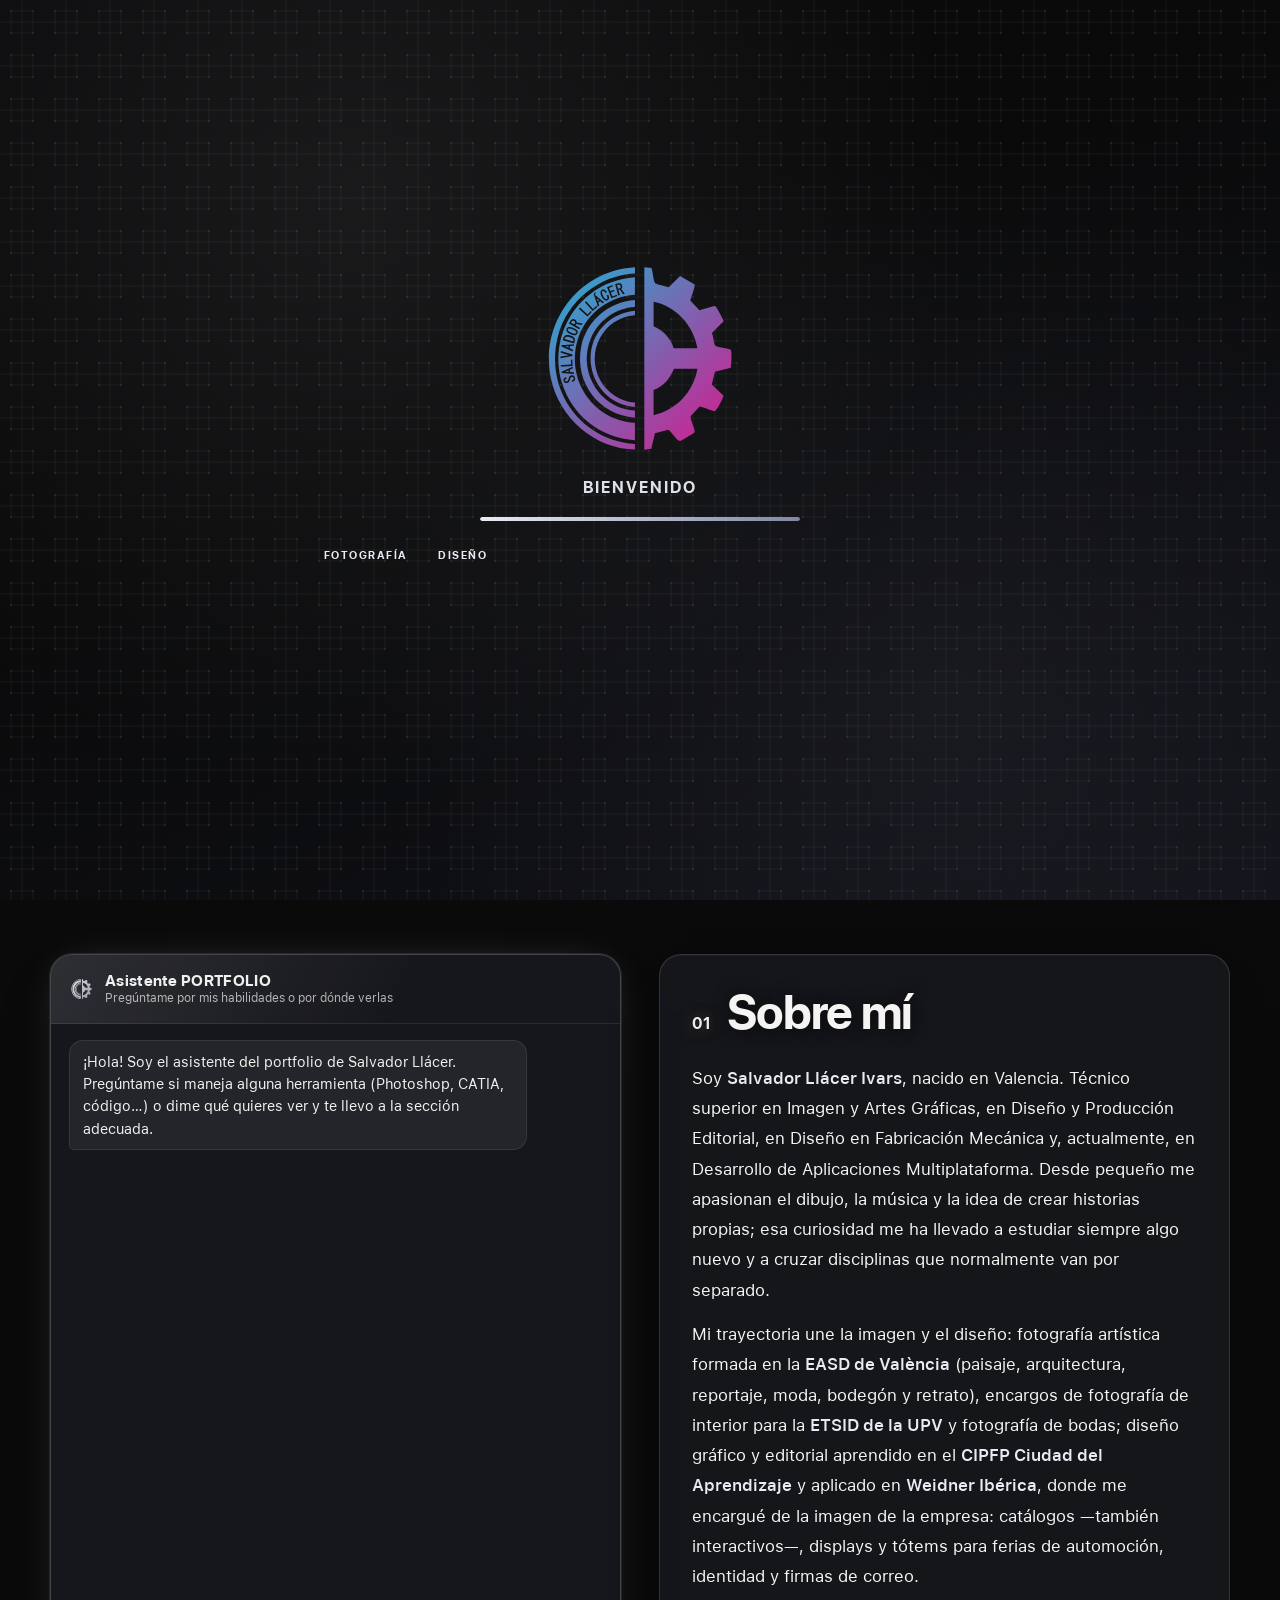
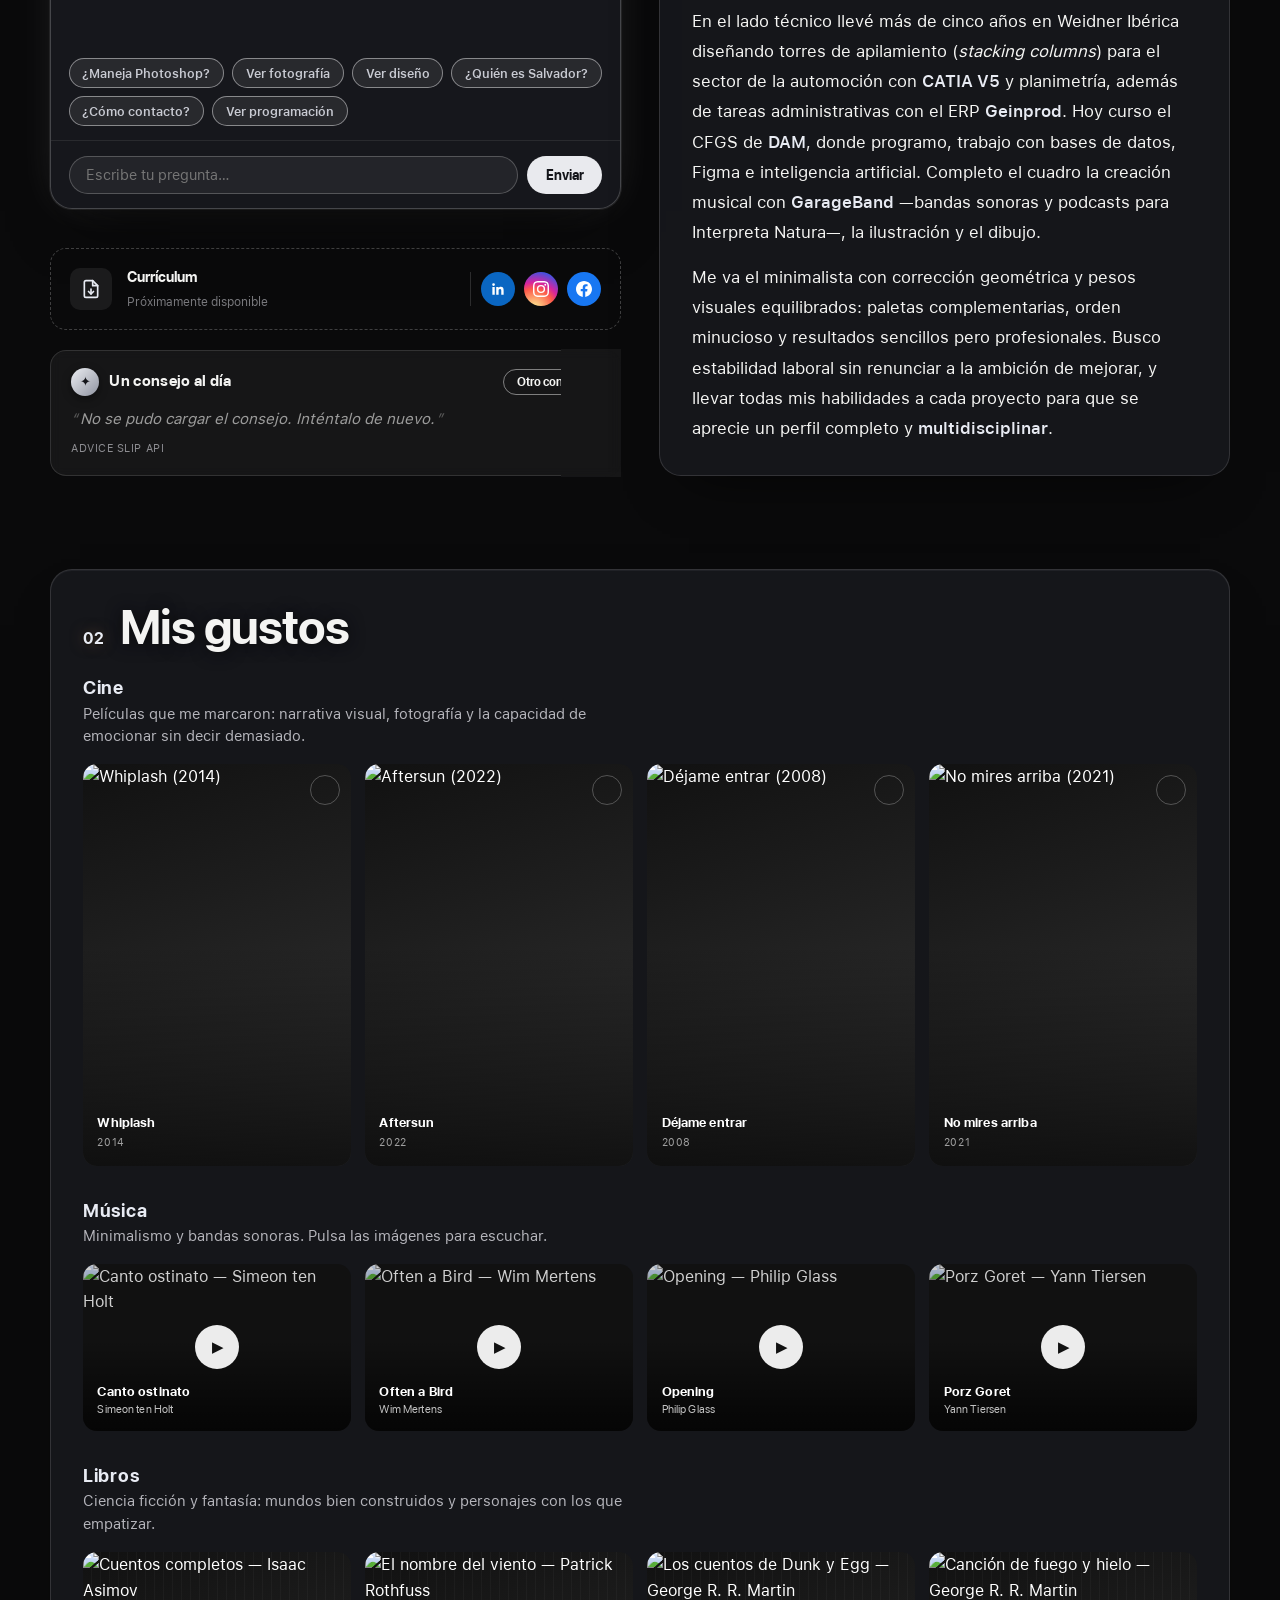
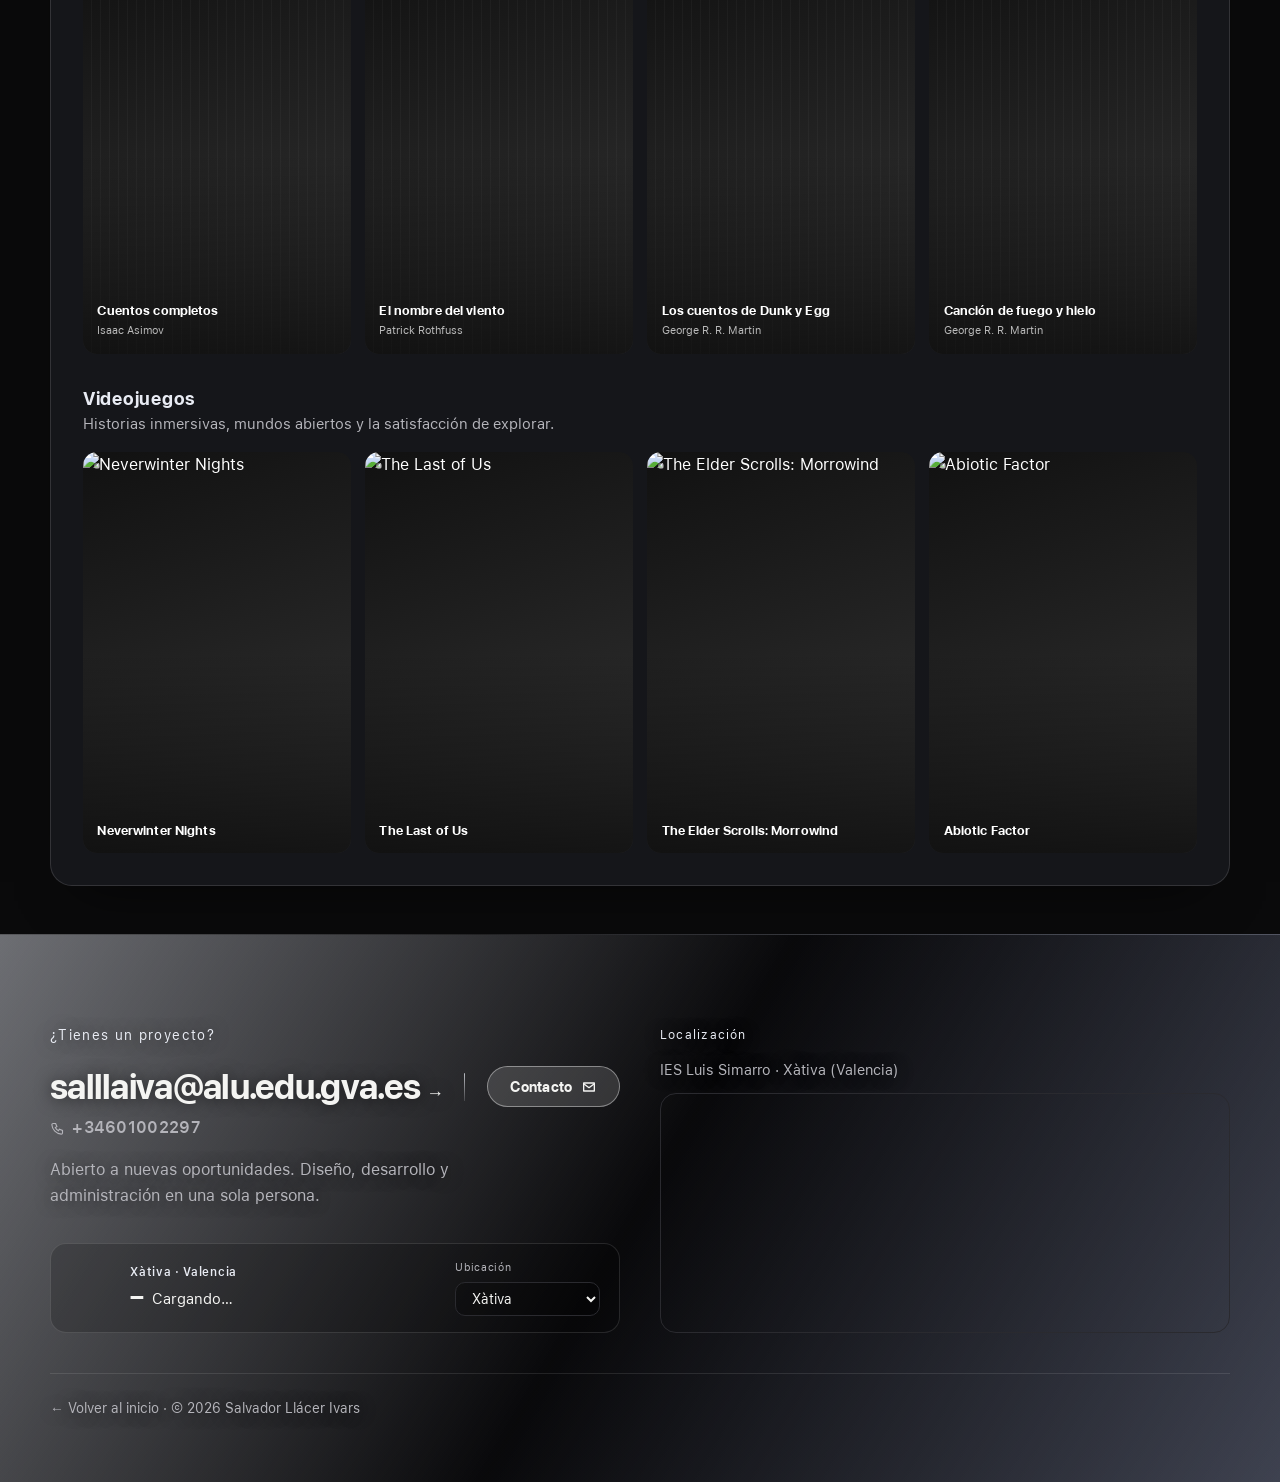
==== commit d249d207: "Repo completo: se suben todos los medios necesarios para ver la web entera desde un clone (fotos, vi" ====
--- a/index.html
+++ b/index.html
@@ -178,10 +178,24 @@
           </a>
           <div class="nav__drop">
             <a class="nav__grp" href="dfm.html#t-sobre"><span data-i18n="sec.sobre">Sobre mí</span></a>
-            <a class="nav__grp" href="dfm.html#t-obra"><span data-i18n="sec.obra">Obra</span></a>
+            <div class="nav__grp has-sub">
+              <a class="nav__grp-t" href="dfm.html#t-obra"><span data-i18n="sec.obra">Obra</span><svg class="nav__grp-flecha" viewBox="0 0 24 24" aria-hidden="true"><path d="M9 6l6 6-6 6"/></svg></a>
+              <div class="nav__sub">
+                <a href="dfm.html#sub-cabrestante"><span data-i18n="fab.obra.cab.titulo">Cabrestante</span></a>
+                <a href="dfm.html#sub-matriz"><span data-i18n="fab.obra.matriz.titulo">Proyecto matriz simple</span></a>
+                <a href="dfm.html#sub-chapa"><span data-i18n="fab.obra.chapa.titulo">Aprovechamiento de chapa</span></a>
+              </div>
+            </div>
             <a class="nav__grp" href="dfm.html#t-form"><span data-i18n="sec.form">Formación</span></a>
             <a class="nav__grp" href="dfm.html#t-tools"><span data-i18n="sec.tools">Herramientas</span></a>
-            <a class="nav__grp" href="dfm.html#t-exp"><span data-i18n="sec.exp">Experiencia</span></a>
+            <div class="nav__grp has-sub">
+              <a class="nav__grp-t" href="dfm.html#t-exp"><span data-i18n="sec.exp">Experiencia</span><svg class="nav__grp-flecha" viewBox="0 0 24 24" aria-hidden="true"><path d="M9 6l6 6-6 6"/></svg></a>
+              <div class="nav__sub">
+                <a href="dfm.html#sub-cadenas"><span data-i18n="fab.exp.cadenas.titulo">Columna de apilamiento con cadenas</span></a>
+                <a href="dfm.html#sub-listas"><span data-i18n="fab.exp.listas.titulo">Presentación</span></a>
+                <a href="dfm.html#sub-casos"><span data-i18n="fab.exp.casos.titulo">Casos de proyecto</span></a>
+              </div>
+            </div>
             <a class="nav__grp" href="dfm.html#t-comp"><span data-i18n="sec.comp">Competencias</span></a>
             <a class="nav__grp" href="dfm.html#t-ref"><span data-i18n="sec.ref">Referentes</span></a>
           </div>
@@ -202,7 +216,11 @@
             <a class="nav__grp" href="dam.html#t-api"><span data-i18n="dam.api.nav">API en vivo</span></a>
           </div>
         </div>
-      </nav>
+              <button class="nav__cta nav__cta--menu js-contacto" type="button">
+        <span data-i18n="m.contacto">Contacto</span>
+        <svg viewBox="0 0 24 24" aria-hidden="true"><path d="M4 6h16v12H4z"/><path d="M4 7l8 6 8-6"/></svg>
+        </button>
+</nav>
       <div class="nav__derecha">
         <div class="lang" role="group" aria-label="Idioma / Language">
           <button class="lang__btn is-active" data-lang="es" aria-pressed="true" aria-label="ES (Español)">ES</button>
--- a/estilos.css
+++ b/estilos.css
@@ -131,7 +131,11 @@
 .nav__menu a[aria-current]{color:var(--t1)}
 .nav__item{position:relative;display:flex;align-items:center}
 .nav__toggle{display:inline-flex;align-items:center;gap:.35rem}
-.nav__toggle.is-visto::after{content:"";flex:none;width:5px;height:5px;border-radius:50%;background:var(--t1);opacity:.85;box-shadow:0 0 6px var(--t1)}
+.nav__toggle::before{content:"";flex:none;width:7px;height:7px;border-radius:50%;background:transparent;margin-right:.15rem;transition:background .25s ease,box-shadow .25s ease}
+html:not([data-page]) a[href="index.html"].nav__toggle::before{background:var(--t1);box-shadow:0 0 7px var(--t1)}
+html[data-page="fotografia"] a[href^="fotografia"].nav__toggle::before,html[data-page="diseno"] a[href^="diseno"].nav__toggle::before,html[data-page="dfm"] a[href^="dfm"].nav__toggle::before{background:var(--t1);box-shadow:0 0 7px var(--t1)}
+html[data-page="video"] a[href^="video"].nav__toggle::before{background:var(--t2);box-shadow:0 0 7px var(--t2)}
+html[data-page="dam"] a[href^="dam"].nav__toggle::before{background:#22c55e;box-shadow:0 0 7px #22c55e}
 .nav__chevron{width:12px;height:12px;fill:none;stroke:currentColor;stroke-width:2;stroke-linecap:round;stroke-linejoin:round;transition:transform .25s}
 .nav__item:hover .nav__chevron,.nav__item:focus-within .nav__chevron{transform:rotate(180deg)}
 .nav__drop{position:absolute;top:calc(100% + 6px);left:50%;transform:translate(-50%,8px);width:min(280px,90vw);max-height:none;overflow:visible;background:var(--surface);border:1px solid var(--line);border-radius:14px;padding:.5rem;display:grid;gap:.15rem;opacity:0;visibility:hidden;transition:opacity .25s,transform .25s,visibility .25s;box-shadow:0 22px 44px -18px rgba(0,0,0,.75);z-index:95}
@@ -186,6 +190,7 @@
 html[data-view="grid"] .viewbtn__ico--grid{display:none}
 html[data-view="grid"] .viewbtn__ico--slide{display:inline-flex}
 .nav__sep{flex:none;width:1px;height:22px;background:linear-gradient(180deg,var(--t1),rgba(255,255,255,.12));opacity:.75;border-radius:1px}
+.nav__menu .nav__cta--menu{display:none}
 .nav__cta{display:inline-flex;align-items:center;gap:.45rem;padding:.5rem 1rem;border-radius:999px;border:1px solid var(--t1);background:var(--t1);color:#fff;font-family:var(--titulo);font-weight:700;font-size:.82rem;letter-spacing:.02em;cursor:pointer;transition:filter .25s,transform .25s,color .55s ease;white-space:nowrap;text-shadow:none}
 .nav__cta:hover{filter:brightness(1.12);transform:translateY(-1px)}
 .nav__cta svg{width:14px;height:14px;fill:none;stroke:currentColor;stroke-width:2;stroke-linecap:round;stroke-linejoin:round}
@@ -442,7 +447,7 @@
 .pie__mail-fila{display:flex;align-items:center;gap:1.4rem;flex-wrap:nowrap}
 .pie__mail:hover{color:var(--t1)}
 .pie__mail .flecha{font-size:.5em}
-.pie__tel{display:inline-flex;align-items:center;gap:.45rem;color:var(--muted);font-size:1rem;font-weight:600;letter-spacing:.02em;text-decoration:none;transition:color .2s}
+.pie__tel{display:inline-flex;align-items:center;gap:.45rem;margin-top:.5rem;color:var(--muted);font-size:1rem;font-weight:600;letter-spacing:.02em;text-decoration:none;transition:color .2s}
 .pie__tel:hover{color:var(--t1)}
 .pie__tel svg{width:15px;height:15px;fill:none;stroke:currentColor;stroke-width:1.8}
 .pie__contacto{display:inline-flex;align-items:center;gap:.5rem;align-self:flex-start;margin-top:0;padding:.7rem 1.4rem;border-radius:999px;border:1px solid rgba(255,255,255,.4);background:rgba(255,255,255,.14);color:var(--text);font-family:var(--titulo);font-weight:700;font-size:.9rem;letter-spacing:.02em;cursor:pointer;text-decoration:none;text-shadow:none;transition:background .25s,border-color .25s,transform .25s;white-space:nowrap}
@@ -593,6 +598,8 @@
 }
 
 @media (max-width:1000px){
+  .nav__menu .nav__cta--menu{display:inline-flex;align-self:flex-start;margin:.9rem .2rem 1.1rem}
+  .nav__derecha>.nav__cta{display:none}
   .nav__menu{position:fixed;top:var(--altura-nav);left:0;right:0;flex-direction:column;align-items:stretch;gap:0;background:var(--surface);border-bottom:1px solid var(--line);padding:.5rem 1.25rem 1rem;transform:translateY(-130%);transition:transform .45s cubic-bezier(.16,1,.3,1);z-index:80}
   body.nav-open .nav__menu{transform:none}
   .nav__menu a{padding:.9rem .2rem;border-bottom:1px solid var(--line);border-radius:0;text-shadow:none}
@@ -620,13 +627,13 @@
   .escena__texto p{font-size:1rem;text-align:left}
   html[data-tema="diseno"] .escena__texto{font-size:1rem;line-height:1.5;background:var(--surface);color:var(--text);font-family:var(--texto)}
   html[data-tema="diseno"] .escena__titulo{font-size:1.05rem;line-height:1.3;letter-spacing:.02em;color:var(--text)}
-  .escena::after{content:"";position:absolute;left:var(--papel-x);top:var(--papel-y);width:var(--papel-w);height:var(--papel-h);background:#0c0c10;-webkit-mask:var(--logo-mark-alt) center/68% no-repeat;mask:var(--logo-mark-alt) center/68% no-repeat;pointer-events:none;z-index:2;opacity:.92}
-  html[data-tema="dam"] .escena::after{background:#e8ebf3}
-}
+  .escena__marco{position:relative}
+  .escena__marco::after{content:"";position:absolute;left:var(--papel-x);top:var(--papel-y);width:var(--papel-w);height:var(--papel-h);background:#0c0c10;-webkit-mask:var(--logo-mark-alt) center 34%/46% no-repeat;mask:var(--logo-mark-alt) center 34%/46% no-repeat;pointer-events:none;z-index:2;opacity:.94}
+  }
 @media (max-width:820px){
   .escena{box-shadow:0 18px 40px -24px rgba(0,0,0,.6)}
-  .escena::after{content:"";position:absolute;left:var(--papel-x);top:var(--papel-y);width:var(--papel-w);height:var(--papel-h);background:#0c0c10;-webkit-mask:var(--logo-mark-alt) center/68% no-repeat;mask:var(--logo-mark-alt) center/68% no-repeat;pointer-events:none;z-index:2;opacity:.92}
-  html[data-tema="dam"] .escena::after{background:#e8ebf3}
+  .escena__marco{position:relative}
+  .escena__marco::after{content:"";position:absolute;left:var(--papel-x);top:var(--papel-y);width:var(--papel-w);height:var(--papel-h);background:#0c0c10;-webkit-mask:var(--logo-mark-alt) center 34%/46% no-repeat;mask:var(--logo-mark-alt) center 34%/46% no-repeat;pointer-events:none;z-index:2;opacity:.94}
   .escena__foto{border-radius:14px}
   .escena__texto{position:static;width:auto;height:auto;margin-top:1rem;padding:1.4rem 1.5rem;background:var(--surface);color:var(--text);border:1px solid var(--line);border-left:3px solid var(--t1);border-radius:12px;box-shadow:none;overflow:visible}
   .escena__texto p{font-size:1rem;text-align:left}
@@ -743,6 +750,8 @@
 .bn__conteo i{font-style:normal;opacity:.5;margin:0 .1em}
 
 /* ─── CHATBOT (índice) ─── */
+.pareja .bot{min-height:min(58vh,470px)}
+.pareja .bot__log{flex:1;max-height:none}
 .pareja{display:grid;grid-template-columns:repeat(2,minmax(0,1fr));gap:clamp(1.4rem,3vw,2.6rem);align-items:start;padding:clamp(2.5rem,6vh,4rem) 0 clamp(2rem,5vh,3rem)}
 html:has([data-bn]) .pareja .seccion{padding:0}
 @media (max-width:960px){.pareja{grid-template-columns:1fr}}
@@ -764,11 +773,11 @@
 .bot__ir{display:inline-flex;align-items:center;gap:.3rem;padding:.34rem .72rem;border-radius:999px;background:#5a8f6b;color:#fff;font-size:.78rem;font-weight:700;text-decoration:none;transition:background .2s,transform .2s}
 .bot__ir:hover{background:#3d6b4d;transform:translateY(-1px)}
 @keyframes botIn{from{opacity:0;transform:translateY(8px)}to{opacity:1;transform:none}}
-.bot--fab{position:fixed;right:clamp(1rem,3vw,2rem);bottom:calc(clamp(1rem,3vw,2rem) + 120px);width:min(360px,88vw);z-index:390;height:auto;max-height:min(72vh,580px);opacity:0;visibility:hidden;transform:translateY(14px) scale(.97);transform-origin:bottom right;transition:opacity .28s ease,transform .28s ease,visibility .28s;box-shadow:0 28px 70px -28px rgba(0,0,0,.85)}
+.bot--fab{position:fixed;right:clamp(1rem,3vw,2rem);bottom:calc(clamp(1rem,3vw,2rem) + 120px);width:min(360px,88vw);z-index:390;height:min(66vh,520px);max-height:none;opacity:0;visibility:hidden;transform:translateY(14px) scale(.97);transform-origin:bottom right;transition:opacity .28s ease,transform .28s ease,visibility .28s;box-shadow:0 28px 70px -28px rgba(0,0,0,.85)}
 .bot--fab.is-open{opacity:1;visibility:visible;transform:none}
 .bot--fab .bot__head{cursor:pointer}
-.bot--fab .bot__log{min-height:56px;max-height:min(38vh,300px)}
-@media (max-width:560px){.bot--fab{width:min(92vw,360px);right:1rem}}
+.bot--fab .bot__log{flex:1;min-height:0;max-height:none}
+@media (max-width:560px){.bot--fab{width:min(92vw,360px);right:1rem;height:min(62vh,460px)}}
 .bot__sug{display:flex;flex-wrap:wrap;gap:.5rem;padding:0 1.1rem .9rem}
 .bot__sug button{border:1.5px solid #5a8f6b;background:rgba(90,143,107,.1);color:#3f7a55;border-radius:999px;padding:.4rem .8rem;font-size:.78rem;font-weight:600;font-family:inherit;cursor:pointer;transition:background .2s,color .2s}
 .bot__sug button:hover{background:#5a8f6b;color:#fff}
@@ -1039,6 +1048,18 @@
 .carga::after{content:"";position:absolute;inset:0;background:radial-gradient(circle at 28% 22%,rgba(232,235,243,.07) 0,transparent 52%),radial-gradient(circle at 74% 78%,rgba(128,136,164,.09) 0,transparent 48%);pointer-events:none}
 .carga>*{position:relative;z-index:1}
 html[data-carga="1"] .carga{display:flex}
+
+/* ─── Ensamblaje SVG del logo en la bienvenida ─── */
+.carga__ens{position:absolute;inset:0;width:100%;height:100%;color:#e6eaf2;animation:ensOut .55s ease 2.05s both}
+.carga__ens .ens-obj-izq{clip-path:inset(0 50% 0 0);animation:ensObjIzq 1.5s cubic-bezier(.4,0,.2,1) .5s both}
+.carga__ens .ens-obj-der{clip-path:inset(0 0 0 50%);animation:ensObjDer 1.25s cubic-bezier(.45,0,.25,1) .2s both}
+.carga__ens .ens-gra-izq{clip-path:inset(0 50% 0 0);animation:ensGraIzq 1.25s cubic-bezier(.45,0,.25,1) .2s both}
+.carga__ens .ens-gra-der{clip-path:inset(0 0 0 50%);animation:ensGraDer 1.5s cubic-bezier(.4,0,.2,1) .5s both}
+@keyframes ensObjIzq{0%{transform:translateY(-98px)}100%{transform:translateY(0)}}
+@keyframes ensObjDer{0%{transform:translate(0,0);opacity:1}62%{opacity:.55}100%{transform:translate(30px,-140px);opacity:0}}
+@keyframes ensGraIzq{0%{transform:translate(0,0);opacity:1}62%{opacity:.55}100%{transform:translate(-30px,140px);opacity:0}}
+@keyframes ensGraDer{0%{transform:translateY(98px)}100%{transform:translateY(0)}}
+@keyframes ensOut{0%{opacity:1}100%{opacity:0}}
 .carga__logo{width:min(195px,46vw);height:min(195px,46vw);position:relative;-webkit-mask:var(--logo-mark-alt) center/contain no-repeat;mask:var(--logo-mark-alt) center/contain no-repeat;animation:cargaPulso 1.5s ease-in-out infinite}
 .carga__logo i{position:absolute;inset:0;transition:opacity .9s ease}
 .carga__logo i:first-child{opacity:1}
@@ -1183,9 +1204,7 @@
 }
 
 /* ░░ DFM · visor 3D, pager PDF, API VIN, placeholders ░░ */
-.v3d-hint{display:flex;align-items:center;gap:.55rem;margin:1rem 0 0;color:var(--t1);font-size:.86rem;font-weight:600}
-.v3d-hint__t{display:inline-grid;place-items:center;width:26px;height:26px;border:1px solid var(--t1);border-radius:50%;font-size:.95rem;animation:hintGira 2.6s ease-in-out infinite}
-@keyframes hintGira{0%,100%{transform:rotate(0)}50%{transform:rotate(-18deg)}}
+.v3d-hint{display:block;margin:1rem 0 .55rem;color:var(--t1);font-size:.86rem;font-weight:600}
 .v3d-grid{display:grid;grid-template-columns:repeat(auto-fit,minmax(280px,1fr));gap:1rem;margin-top:1.2rem}
 .v3d{position:relative;border:1px solid var(--line);border-radius:16px;overflow:hidden;background:linear-gradient(160deg,#11151c,#0b0d12);min-height:280px}
 .v3d--ancho{grid-column:1/-1;min-height:420px}
@@ -1269,7 +1288,6 @@
 .media-fila .vidfab video{width:100%;height:auto;aspect-ratio:9/16;object-fit:cover}
 .galeria-fila{display:grid;grid-template-columns:repeat(2,1fr);gap:.9rem;margin-top:1.4rem}
 .galeria-fila img{width:100%;aspect-ratio:4/3;object-fit:cover;border-radius:14px;border:1px solid var(--line);background:#0b0d12}
-#sub-var .galeria-fila img{object-fit:contain;background:#eceae4;padding:8%}
 .fila-cadenas{display:grid;grid-template-columns:1fr 1fr;gap:.9rem;margin-top:1.4rem;align-items:stretch}
 .fila-cadenas>img{width:100%;height:auto;object-fit:cover;border-radius:14px;border:1px solid var(--line);background:#0b0d12}
 .fila-cadenas .v3d__mv{aspect-ratio:auto;height:100%;min-height:280px}
@@ -1364,18 +1382,16 @@
 }
 
 /* Lámina foto en táctil: el desenfoque se disipa y la interfaz de cámara se mueve */
-@keyframes camMovilFlou{0%{opacity:1;filter:blur(26px);scale:1.09}55%{opacity:.5;filter:blur(15px)}100%{opacity:0;filter:blur(2px);scale:1}}
+@keyframes camMovilFlou{0%{opacity:1;filter:blur(24px);scale:1.08}28%{opacity:.88;filter:blur(20px)}58%{opacity:.55;filter:blur(13px)}84%{opacity:.2;filter:blur(5px)}100%{opacity:0;filter:blur(0);scale:1}}
 @keyframes camMovilHud{0%{transform:translate(0,0) rotate(0)}35%{transform:translate(-7px,5px) rotate(-.45deg)}70%{transform:translate(6px,-4px) rotate(.35deg)}100%{transform:none}}
-@keyframes camMovilCtro{0%,66%{opacity:0;transform:translate(-50%,-44%) scale(.92)}100%{opacity:1;transform:translate(-50%,-50%) scale(1)}}
-html[data-touch] .bn__slide--cam.is-on .bn__cam-flou{animation:camMovilFlou 2.7s cubic-bezier(.33,.92,.4,1) forwards;transition:none}
+@keyframes camMovilCtro{0%,84%{opacity:0;transform:translate(-50%,-44%) scale(.92)}100%{opacity:1;transform:translate(-50%,-50%) scale(1)}}
+html[data-touch] .bn__slide--cam.is-on .bn__cam-flou{animation:camMovilFlou 4.4s cubic-bezier(.4,.1,.45,1) forwards;transition:none}
 html[data-touch] .bn__slide--cam.is-on .bn__cam-top,html[data-touch] .bn__slide--cam.is-on .bn__cam-hud,html[data-touch] .bn__slide--cam.is-on .bn__cam-marco{animation:camMovilHud 2.8s ease-out}
-html[data-touch] .bn__slide--cam.is-on .bn__cam-centro{opacity:0;animation:camMovilCtro 3s ease-out forwards}
+html[data-touch] .bn__slide--cam.is-on .bn__cam-centro{opacity:0;animation:camMovilCtro 4.7s ease-out forwards}
 
 /* Lámina diseño en táctil: pulso simultáneo cada 2 s (sin letras) */
-@keyframes bnPulsoMovil{0%,86%,100%{transform:scale(1)}93%{transform:scale(1.07)}}
-@keyframes bnPulsoClick{0%{transform:scale(1)}45%{transform:scale(1.11)}100%{transform:scale(1.03);opacity:0}}
+@keyframes bnPulsoMovil{0%,86%,100%{transform:scale(1)}93%{transform:scale(.93)}}
 html[data-touch] .bn__mos.is-in .bn__celda:not(.bn__celda--let){animation:bnPulsoMovil 2s ease-in-out infinite!important;animation-delay:0s!important}
-html[data-touch] .bn__mos .bn__celda.is-pulse{animation:bnPulsoClick .75s ease-in-out both!important;animation-delay:0s!important}
 
 /* ─── Slide programación (índice): vídeo atenuado + rombo de logos ─── */
 .bn__slide--dam{padding:clamp(1.4rem,4vh,3rem) clamp(1.6rem,6vw,5rem) clamp(3.6rem,7vh,4.6rem);background:#04140d}
@@ -1423,7 +1439,6 @@
   .bn__dam-col{flex-direction:column;align-items:flex-start;justify-content:center;gap:1.1rem}
   .bn__dam-col>.bn__dam-txt{position:static;width:100%;max-width:100%;transform:none;opacity:0}
   .bn__slide--dam.is-open .bn__dam-col>.bn__dam-txt{transform:none;opacity:1}
-  .bn__slide--dam.is-n2 .bn__dam-rombo,.bn__slide--dam.is-play .bn__dam-rombo{transform:translateX(7vw)}
   .bn__slide--dam.is-open .bn__dam-rombo{transform:none}
   .bn__dam-rombo{width:min(72vw,300px);align-self:center}
 }
@@ -1486,6 +1501,7 @@
   .bn__dam-txt>*,.bn__dam-txt,.bn__dam-celda,.bn__slide--dam.is-open .bn__dam-txt .bn__cta,.bn__dam-rombo{transition:none!important}
   .bn__slide--dam.is-play .bn__dam-celda--n1,.bn__slide--dam.is-n2 .bn__dam-celda--n2,.bn__dam-grid.is-reveal .bn__dam-celda{transition-delay:0s!important}
   .bn__dam-celda--up .bn__dam-flecha{animation:none!important}
+  .carga__ens{display:none}
   .simon__flecha{animation:none}
 }
 
@@ -1568,6 +1584,14 @@
 .devto-card__reac{flex:none;color:var(--t1);font-weight:700;font-variant-numeric:tabular-nums}
 .devto-card__tit{font-size:.9rem;font-weight:700;color:var(--text);line-height:1.35;display:-webkit-box;-webkit-line-clamp:2;-webkit-box-orient:vertical;overflow:hidden}
 .devto-card__tags{font-size:.68rem;color:var(--t3);letter-spacing:.03em;overflow:hidden;text-overflow:ellipsis;white-space:nowrap}
+.info-scrim{position:fixed;inset:0;z-index:370;background:rgba(4,6,10,.72);backdrop-filter:blur(2.5px);-webkit-backdrop-filter:blur(2.5px);opacity:0;visibility:hidden;transition:opacity .3s ease,visibility .3s;cursor:default}
+html[data-info] .info-scrim{opacity:1;visibility:visible}
+html[data-info] .fab__btn:not(.fab__info){opacity:.22;pointer-events:none}
+.fab__info{position:relative}
+.fab__info.is-active{border-color:var(--t1);color:var(--t1);background:color-mix(in srgb,var(--t1) 14%,var(--surface));box-shadow:0 0 0 3px color-mix(in srgb,var(--t1) 22%,transparent),0 16px 34px -14px rgba(0,0,0,.8)}
+.info-hint{position:fixed;z-index:376;display:flex;align-items:center;gap:.4rem;padding:.65rem .9rem;border-radius:12px;background:var(--surface);border:1px solid var(--line);border-left:3px solid var(--t1);color:var(--text);font-size:.79rem;line-height:1.45;box-shadow:0 14px 34px -14px rgba(0,0,0,.65);opacity:0;transform:translateY(6px);transition:opacity .3s ease,transform .3s ease;pointer-events:none}
+.info-hint.is-on{opacity:1;transform:none}
+
 /* ─── Botón de modo bajo rendimiento (FAB) ─── */
 .fab__low{position:relative}
 .fab__low.is-active{border-color:#22c55e;color:#22c55e;background:rgba(34,197,94,.12);box-shadow:0 0 0 3px rgba(34,197,94,.18),0 16px 34px -14px rgba(0,0,0,.8)}
@@ -1589,3 +1613,8 @@
 html[data-bajo] .figma-marco.is-low::after{content:"Clic para cargar el lienzo de Figma";font-size:.85rem;color:#9aa3b2}
 html[data-bajo][lang="en"] .figma-marco.is-low::after{content:"Click to load the Figma canvas"}
 html[data-bajo] .figma-marco.is-low iframe{visibility:hidden}
+/* Logo sobre la hoja: ajuste por subweb (solo modo apilado) */
+html[data-tema="diseno"] .escena__marco::after{transform:translateX(-50px)}
+html[data-tema="video"] .escena__marco::after{transform:translateX(-70px)}
+html[data-tema="fab"] .escena__marco::after{transform:translateX(-20px)}
+.e404__ens{position:relative;width:min(230px,54vw);aspect-ratio:368/378;margin:.4rem auto}
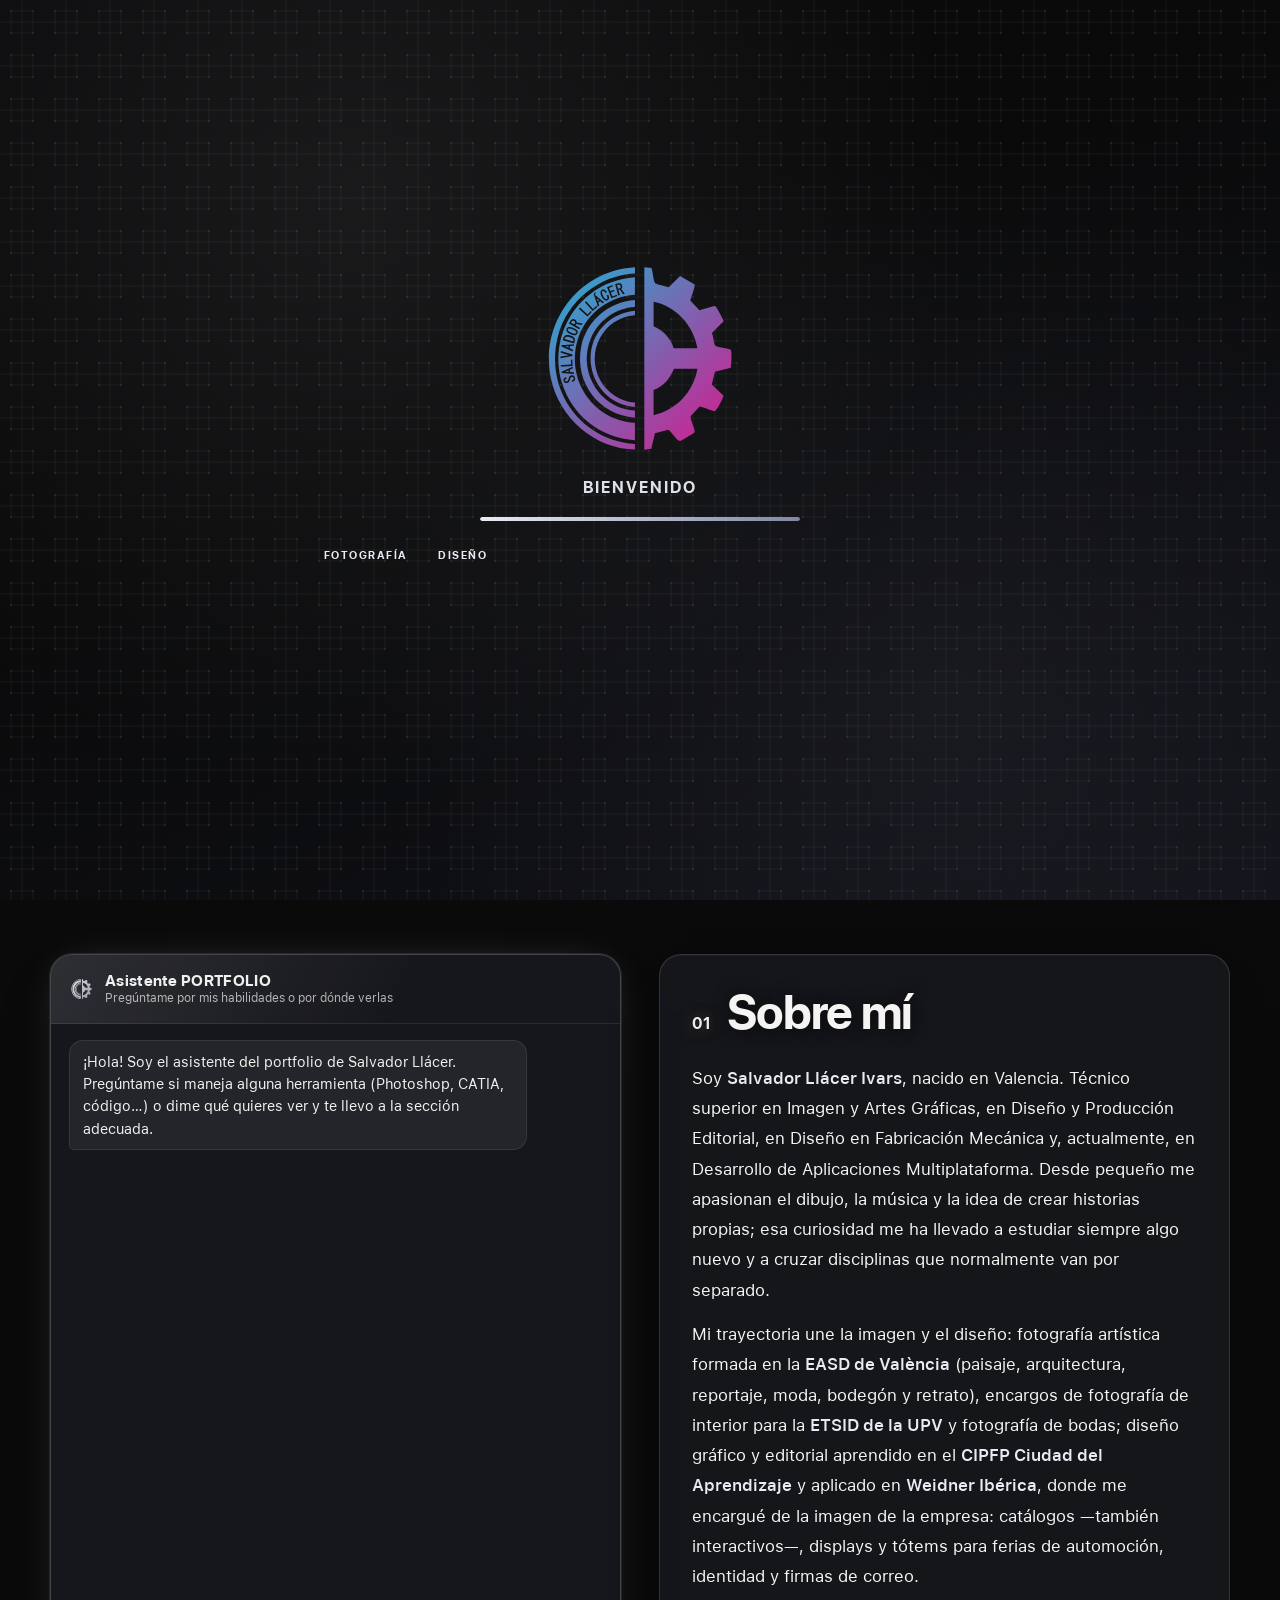
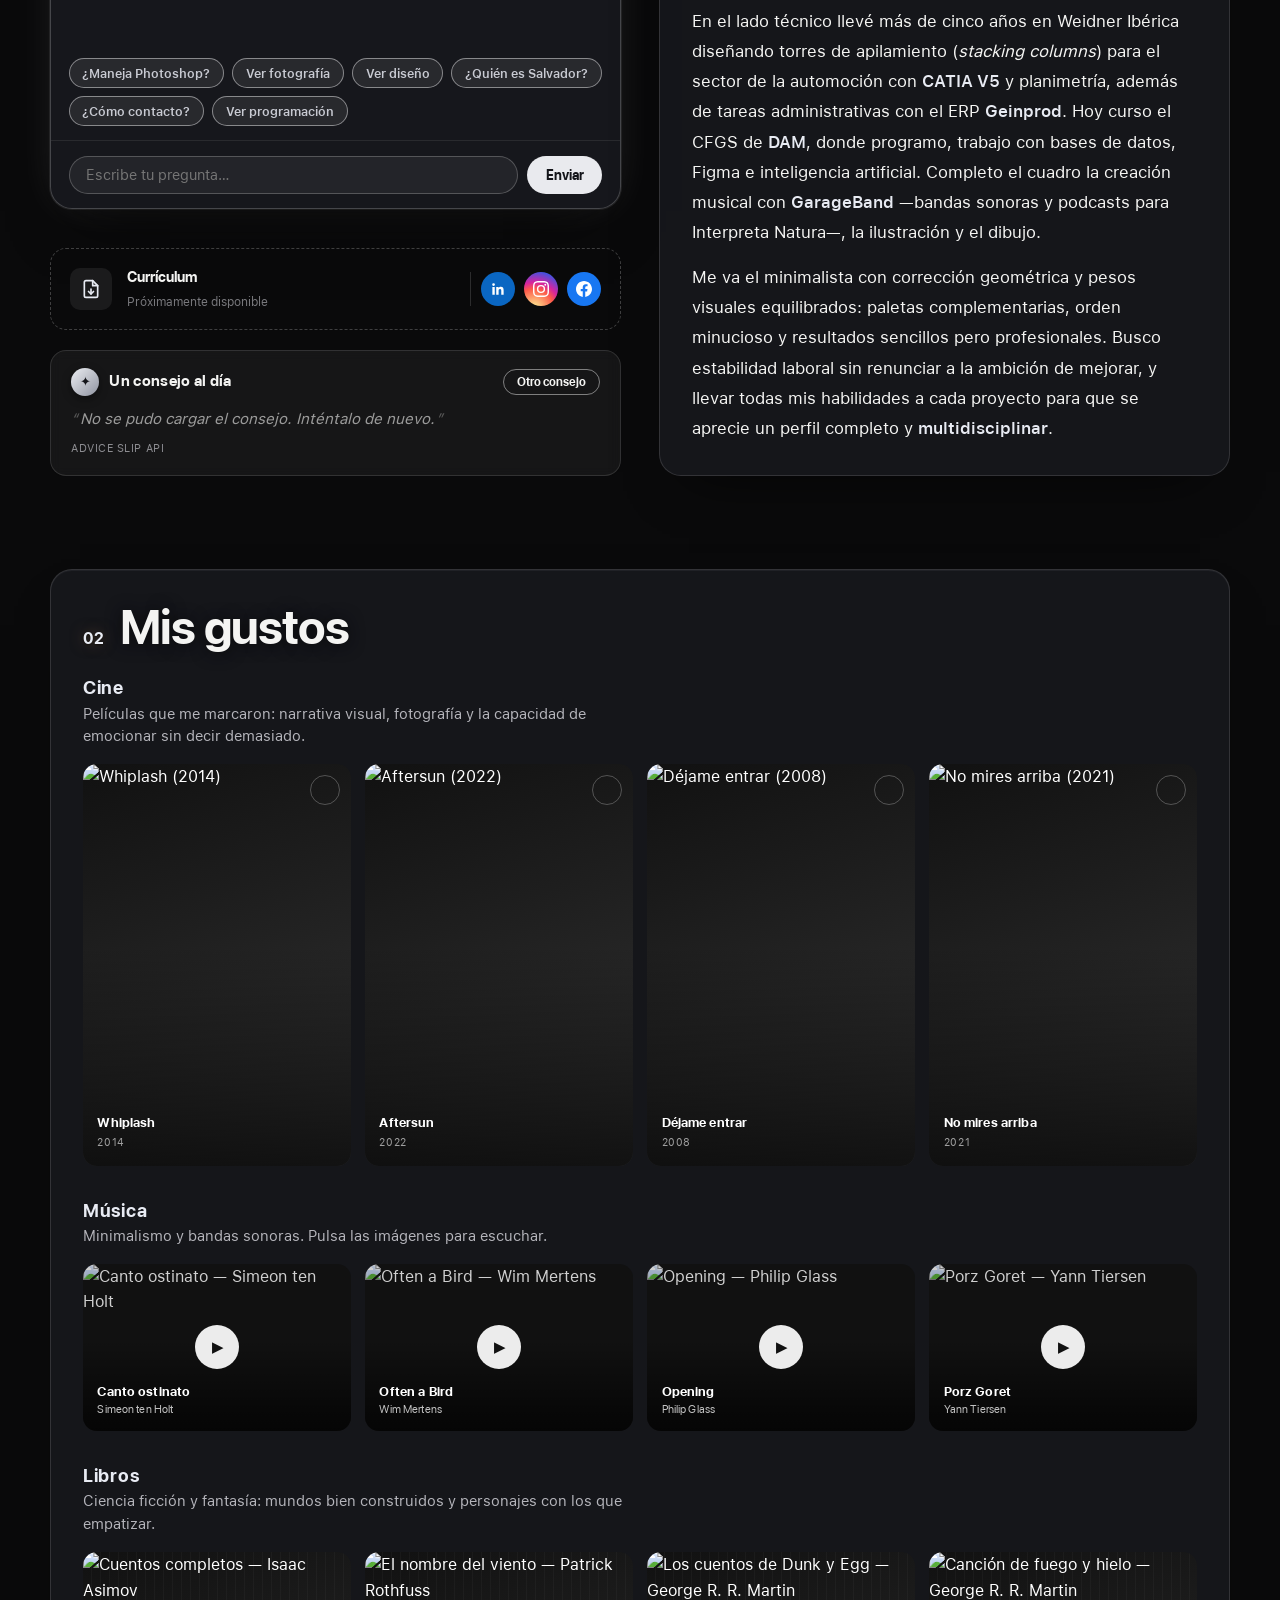
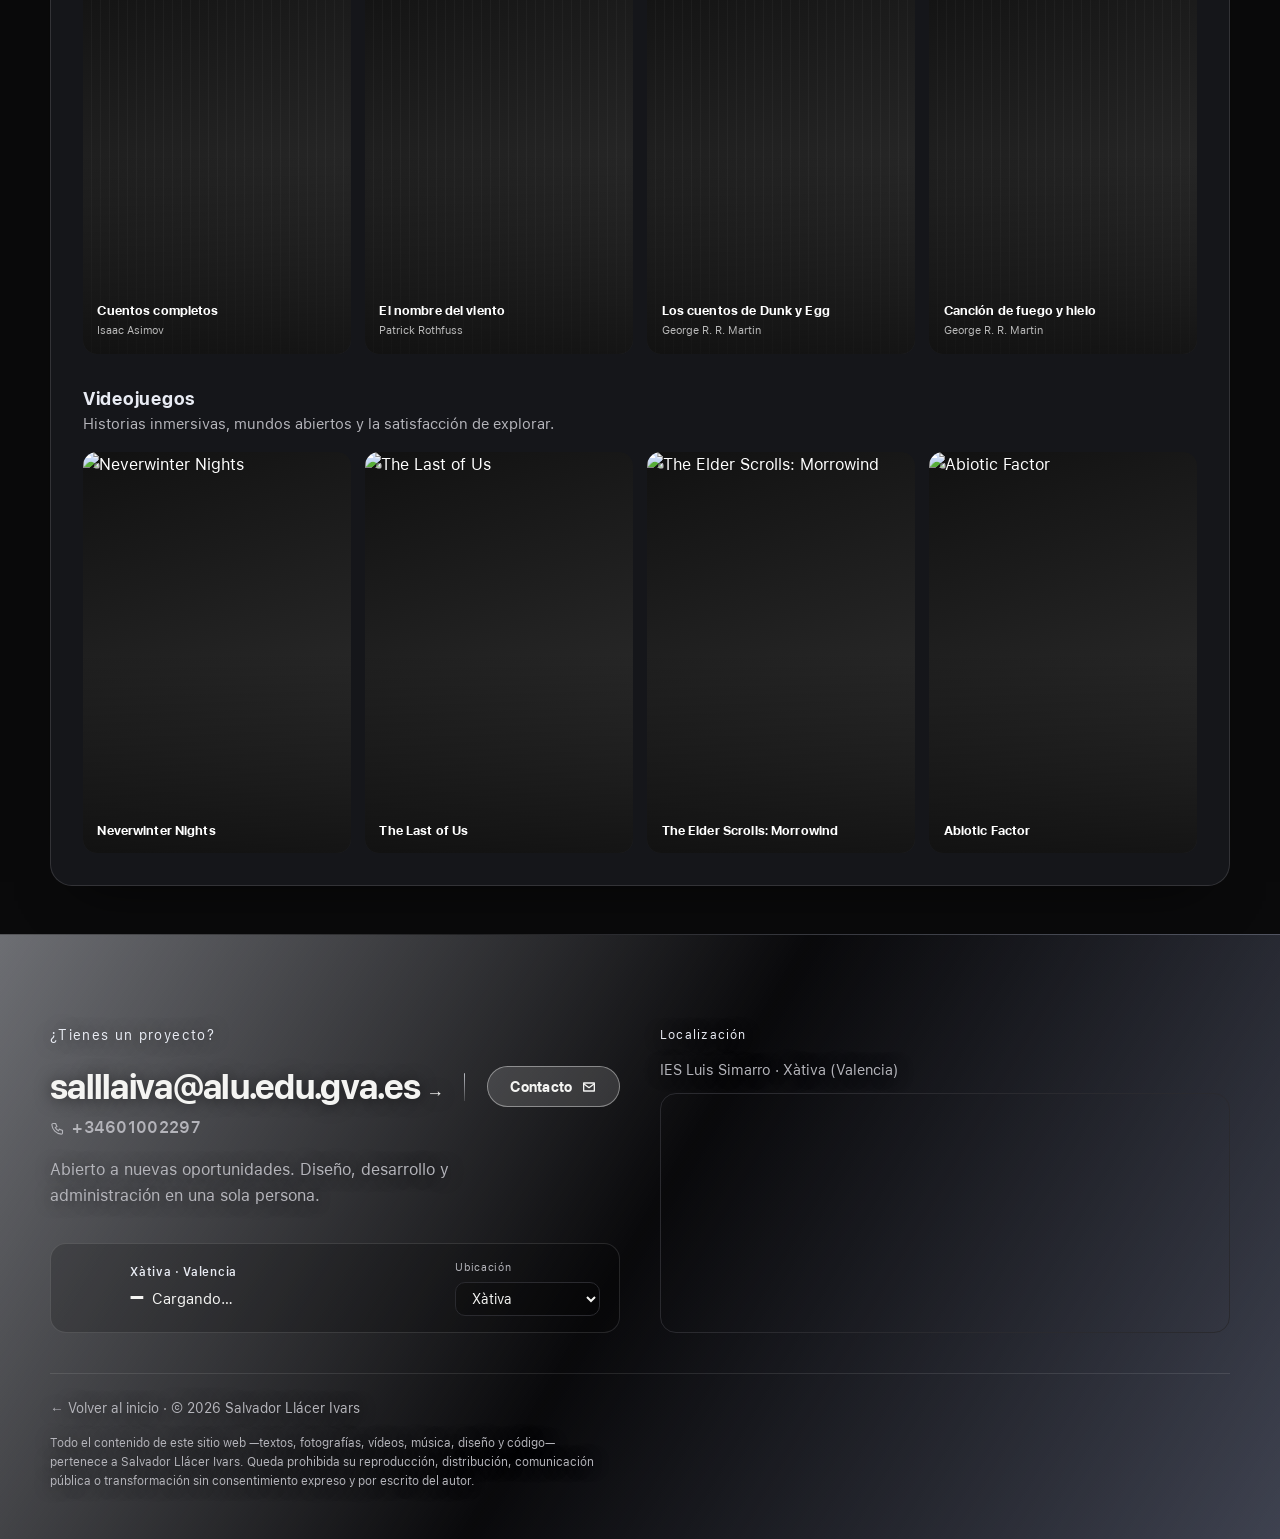
==== commit ca05306c: "Boton de silenciar siempre visible en el header (icono tachado al mutear, persiste entre subwebs, mu" ====
--- a/index.html
+++ b/index.html
@@ -617,6 +617,7 @@
         </div>
 
         <p class="copyright"><a class="nav__volver" href="index.html"><span data-i18n="pie.volver">← Volver al inicio</span></a> · © <span id="anio"></span> Salvador Llácer Ivars</p>
+        <p class="copyright__legal" data-i18n="pie.legal">Todo el contenido de este sitio web —textos, fotografías, vídeos, música, diseño y código— pertenece a Salvador Llácer Ivars. Queda prohibida su reproducción, distribución, comunicación pública o transformación sin consentimiento expreso y por escrito del autor.</p>
       </div>
     </footer>
 
--- a/estilos.css
+++ b/estilos.css
@@ -462,6 +462,8 @@
 html[data-mode="dark"][data-tema="foto"] .mapa iframe{filter:invert(.88) hue-rotate(-32deg) sepia(.32) saturate(.85) contrast(.95) brightness(.92)}
 .pie__dir{font-style:normal;color:var(--muted);font-size:.9rem;margin:0 0 .8rem;text-shadow:var(--ts)}
 .copyright{color:var(--muted);font-size:.85rem;border-top:1px solid rgba(255,255,255,.1);padding-top:1.5rem;margin-top:2.5rem;text-shadow:var(--ts)}
+.copyright__legal{color:var(--muted);font-size:.74rem;line-height:1.6;margin:.55rem 0 0;max-width:78ch;text-shadow:var(--ts)}
+.copyright--404{border-top:1px solid var(--line);padding-top:1.1rem;margin-top:1.4rem}
 .pie .clima{background:rgba(0,0,0,.18);border-color:rgba(255,255,255,.12);flex-wrap:wrap}
 .pie__col .clima{margin-top:auto;width:100%}
 .pie .clima__temp{font-size:1.5rem}
@@ -1049,17 +1051,7 @@
 .carga>*{position:relative;z-index:1}
 html[data-carga="1"] .carga{display:flex}
 
-/* ─── Ensamblaje SVG del logo en la bienvenida ─── */
-.carga__ens{position:absolute;inset:0;width:100%;height:100%;color:#e6eaf2;animation:ensOut .55s ease 2.05s both}
-.carga__ens .ens-obj-izq{clip-path:inset(0 50% 0 0);animation:ensObjIzq 1.5s cubic-bezier(.4,0,.2,1) .5s both}
-.carga__ens .ens-obj-der{clip-path:inset(0 0 0 50%);animation:ensObjDer 1.25s cubic-bezier(.45,0,.25,1) .2s both}
-.carga__ens .ens-gra-izq{clip-path:inset(0 50% 0 0);animation:ensGraIzq 1.25s cubic-bezier(.45,0,.25,1) .2s both}
-.carga__ens .ens-gra-der{clip-path:inset(0 0 0 50%);animation:ensGraDer 1.5s cubic-bezier(.4,0,.2,1) .5s both}
-@keyframes ensObjIzq{0%{transform:translateY(-98px)}100%{transform:translateY(0)}}
-@keyframes ensObjDer{0%{transform:translate(0,0);opacity:1}62%{opacity:.55}100%{transform:translate(30px,-140px);opacity:0}}
-@keyframes ensGraIzq{0%{transform:translate(0,0);opacity:1}62%{opacity:.55}100%{transform:translate(-30px,140px);opacity:0}}
-@keyframes ensGraDer{0%{transform:translateY(98px)}100%{transform:translateY(0)}}
-@keyframes ensOut{0%{opacity:1}100%{opacity:0}}
+/* ─── Pantalla de carga: logo pulsante ─── */
 .carga__logo{width:min(195px,46vw);height:min(195px,46vw);position:relative;-webkit-mask:var(--logo-mark-alt) center/contain no-repeat;mask:var(--logo-mark-alt) center/contain no-repeat;animation:cargaPulso 1.5s ease-in-out infinite}
 .carga__logo i{position:absolute;inset:0;transition:opacity .9s ease}
 .carga__logo i:first-child{opacity:1}
@@ -1377,7 +1369,7 @@
 
 html[data-tema="dam"] .escena{--papel-x:55.6%;--papel-y:24.5%;--papel-w:23%;--papel-h:57%}
 @media (max-width:820px){
-  html[data-tema="dam"] .escena{--papel-x:7%;--papel-y:9%;--papel-w:86%;--papel-h:82%}
+  html[data-tema="dam"] .escena{--papel-x:52.8%;--papel-y:25.4%;--papel-w:28%;--papel-h:71%}
   html[data-tema="dam"] .escena__texto{background:var(--surface);border-left-color:var(--t1);border-radius:14px;font-size:.92rem;line-height:1.55;justify-content:center}
 }
 
@@ -1501,7 +1493,6 @@
   .bn__dam-txt>*,.bn__dam-txt,.bn__dam-celda,.bn__slide--dam.is-open .bn__dam-txt .bn__cta,.bn__dam-rombo{transition:none!important}
   .bn__slide--dam.is-play .bn__dam-celda--n1,.bn__slide--dam.is-n2 .bn__dam-celda--n2,.bn__dam-grid.is-reveal .bn__dam-celda{transition-delay:0s!important}
   .bn__dam-celda--up .bn__dam-flecha{animation:none!important}
-  .carga__ens{display:none}
   .simon__flecha{animation:none}
 }
 
@@ -1556,10 +1547,10 @@
 @media (max-width:980px){.proceso__dets{grid-template-columns:repeat(2,1fr)}}
 @media (max-width:560px){.proceso__dets{grid-template-columns:1fr}}
 /* ─── Indicador de música en el nav (parpadea mientras suena) ─── */
-.nav__son{display:none;align-items:center;gap:.3rem;color:var(--t1);margin-right:.35rem;font-size:.95rem;line-height:1;background:none;border:0;cursor:pointer;padding:.15rem;border-radius:8px}
+.nav__son{display:inline-flex;align-items:center;gap:.3rem;color:var(--t1);margin-right:.35rem;font-size:.95rem;line-height:1;background:none;border:0;cursor:pointer;padding:.15rem;border-radius:8px}
 .nav__son svg{width:17px;height:17px;fill:currentColor}
 .nav__son .son-off{display:none}
-.nav__son.is-on{display:inline-flex;animation:navSonParpadeo 1.8s ease-in-out infinite}
+.nav__son.is-on{animation:navSonParpadeo 1.8s ease-in-out infinite}
 .nav__son.is-mute{color:var(--muted);animation:none;opacity:.9}
 .nav__son.is-mute .son-on{display:none}
 .nav__son.is-mute .son-off{display:inline}
@@ -1614,7 +1605,22 @@
 html[data-bajo][lang="en"] .figma-marco.is-low::after{content:"Click to load the Figma canvas"}
 html[data-bajo] .figma-marco.is-low iframe{visibility:hidden}
 /* Logo sobre la hoja: ajuste por subweb (solo modo apilado) */
-html[data-tema="diseno"] .escena__marco::after{transform:translateX(-50px)}
-html[data-tema="video"] .escena__marco::after{transform:translateX(-70px)}
+html[data-tema="diseno"] .escena__marco::after{transform:translateX(-30px)}
+html[data-tema="video"] .escena__marco::after{transform:translateX(-40px)}
 html[data-tema="fab"] .escena__marco::after{transform:translateX(-20px)}
-.e404__ens{position:relative;width:min(230px,54vw);aspect-ratio:368/378;margin:.4rem auto}
+.e404__svg{width:min(280px,72vw);margin:.2rem auto .1rem;color:var(--t1)}
+.e404__svg svg{display:block;width:100%;height:auto}
+.e404__bar{transform-box:view-box;transform-origin:120px 80px;animation:e404Barra 3.6s linear infinite}
+.e404__eng{transform-box:fill-box;transform-origin:center;animation:e404Eng 9s linear infinite}
+.e404__pul{opacity:0;animation:e404Pulso 2.4s ease-out infinite}
+.e404__pul--2{animation-delay:1.2s}
+.e404__lupa{transform-box:fill-box;transform-origin:center;animation:e404Lupa 5s ease-in-out infinite}
+.e404__bris rect,.e404__bris circle{animation:e404Brisca 3.2s ease-in-out infinite}
+.e404__bris>:nth-child(2n){animation-delay:1.1s}
+.e404__bris>:nth-child(3n){animation-delay:2s}
+@keyframes e404Barra{to{transform:rotate(360deg)}}
+@keyframes e404Eng{to{transform:rotate(-360deg)}}
+@keyframes e404Pulso{0%{opacity:0;transform:scale(.6)}30%{opacity:.85}100%{opacity:0;transform:scale(1.15)}}
+@keyframes e404Lupa{0%,100%{transform:translate(0,0) rotate(0)}30%{transform:translate(52px,38px) rotate(-8deg)}60%{transform:translate(96px,66px) rotate(6deg)}}
+@keyframes e404Brisca{0%,100%{opacity:.2}50%{opacity:.9}}
+@media (prefers-reduced-motion:reduce){.e404__svg *{animation:none}.e404__pul{opacity:.5}}
